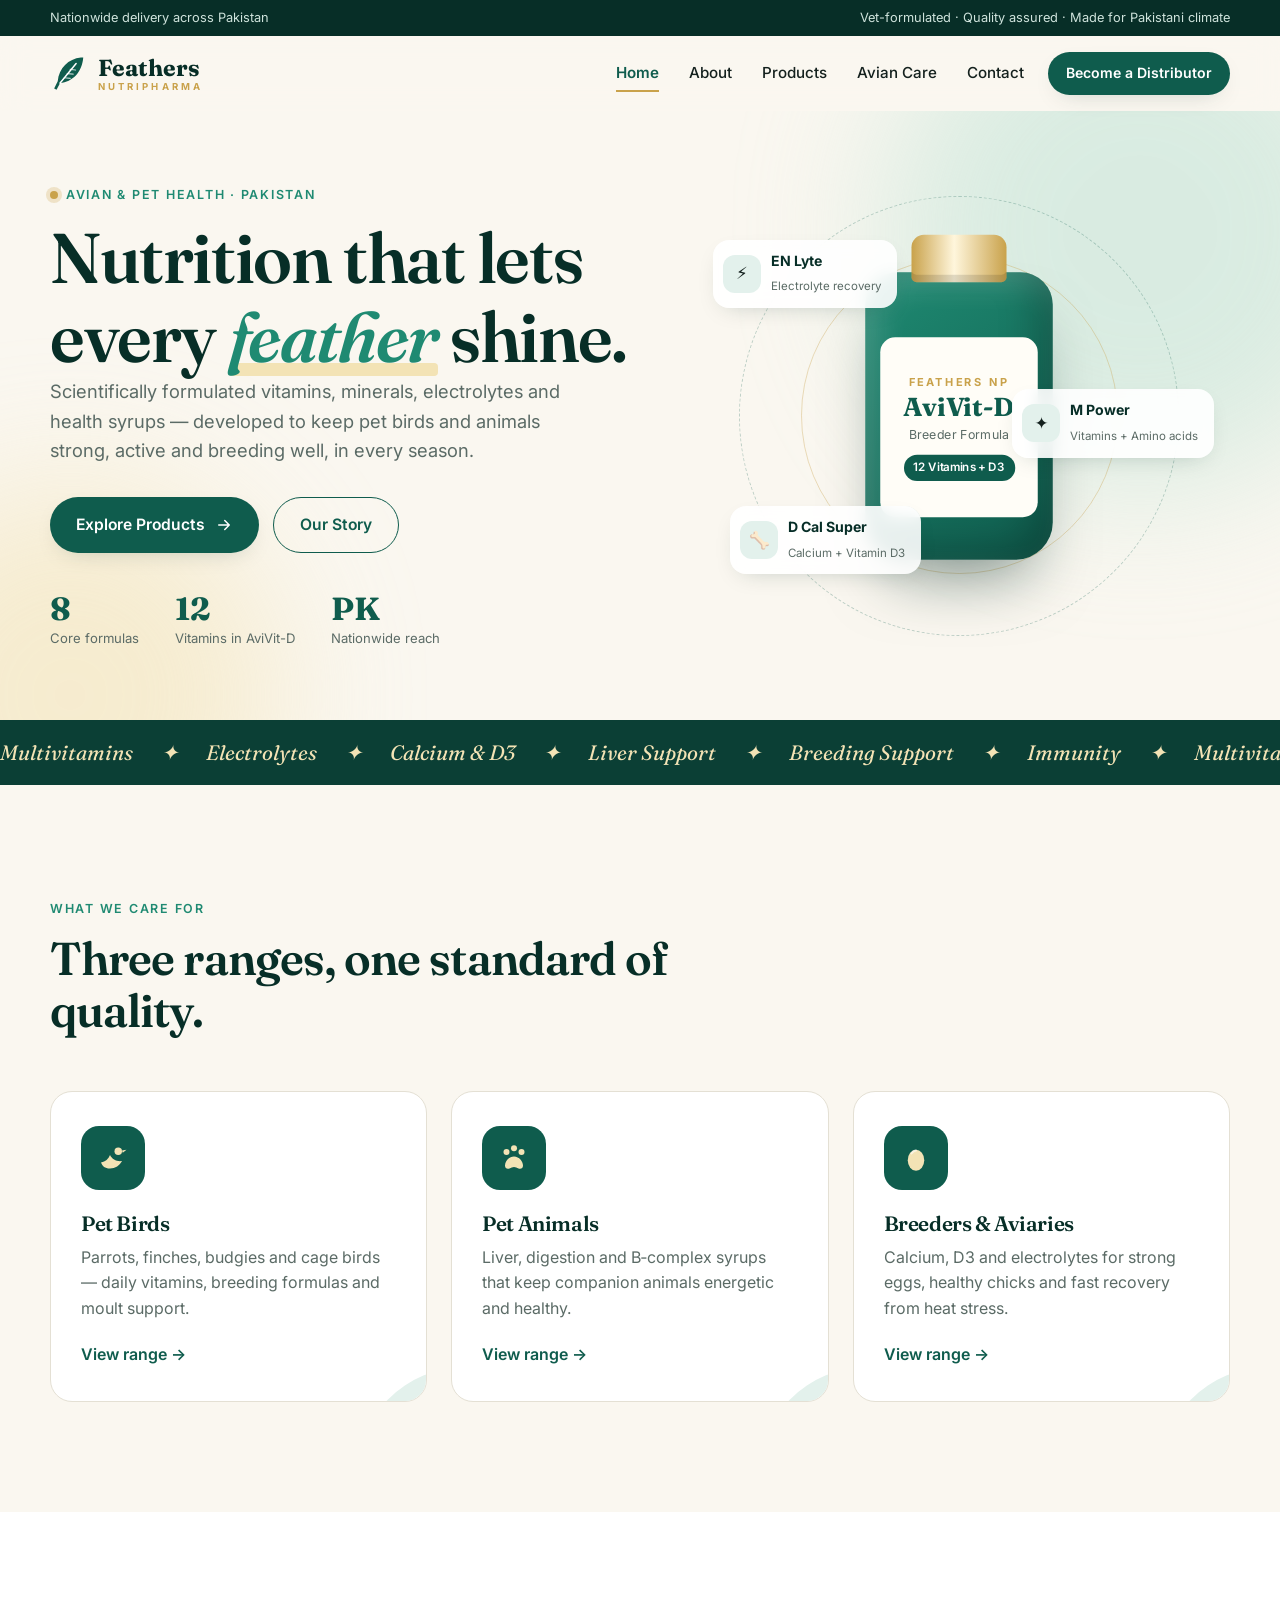
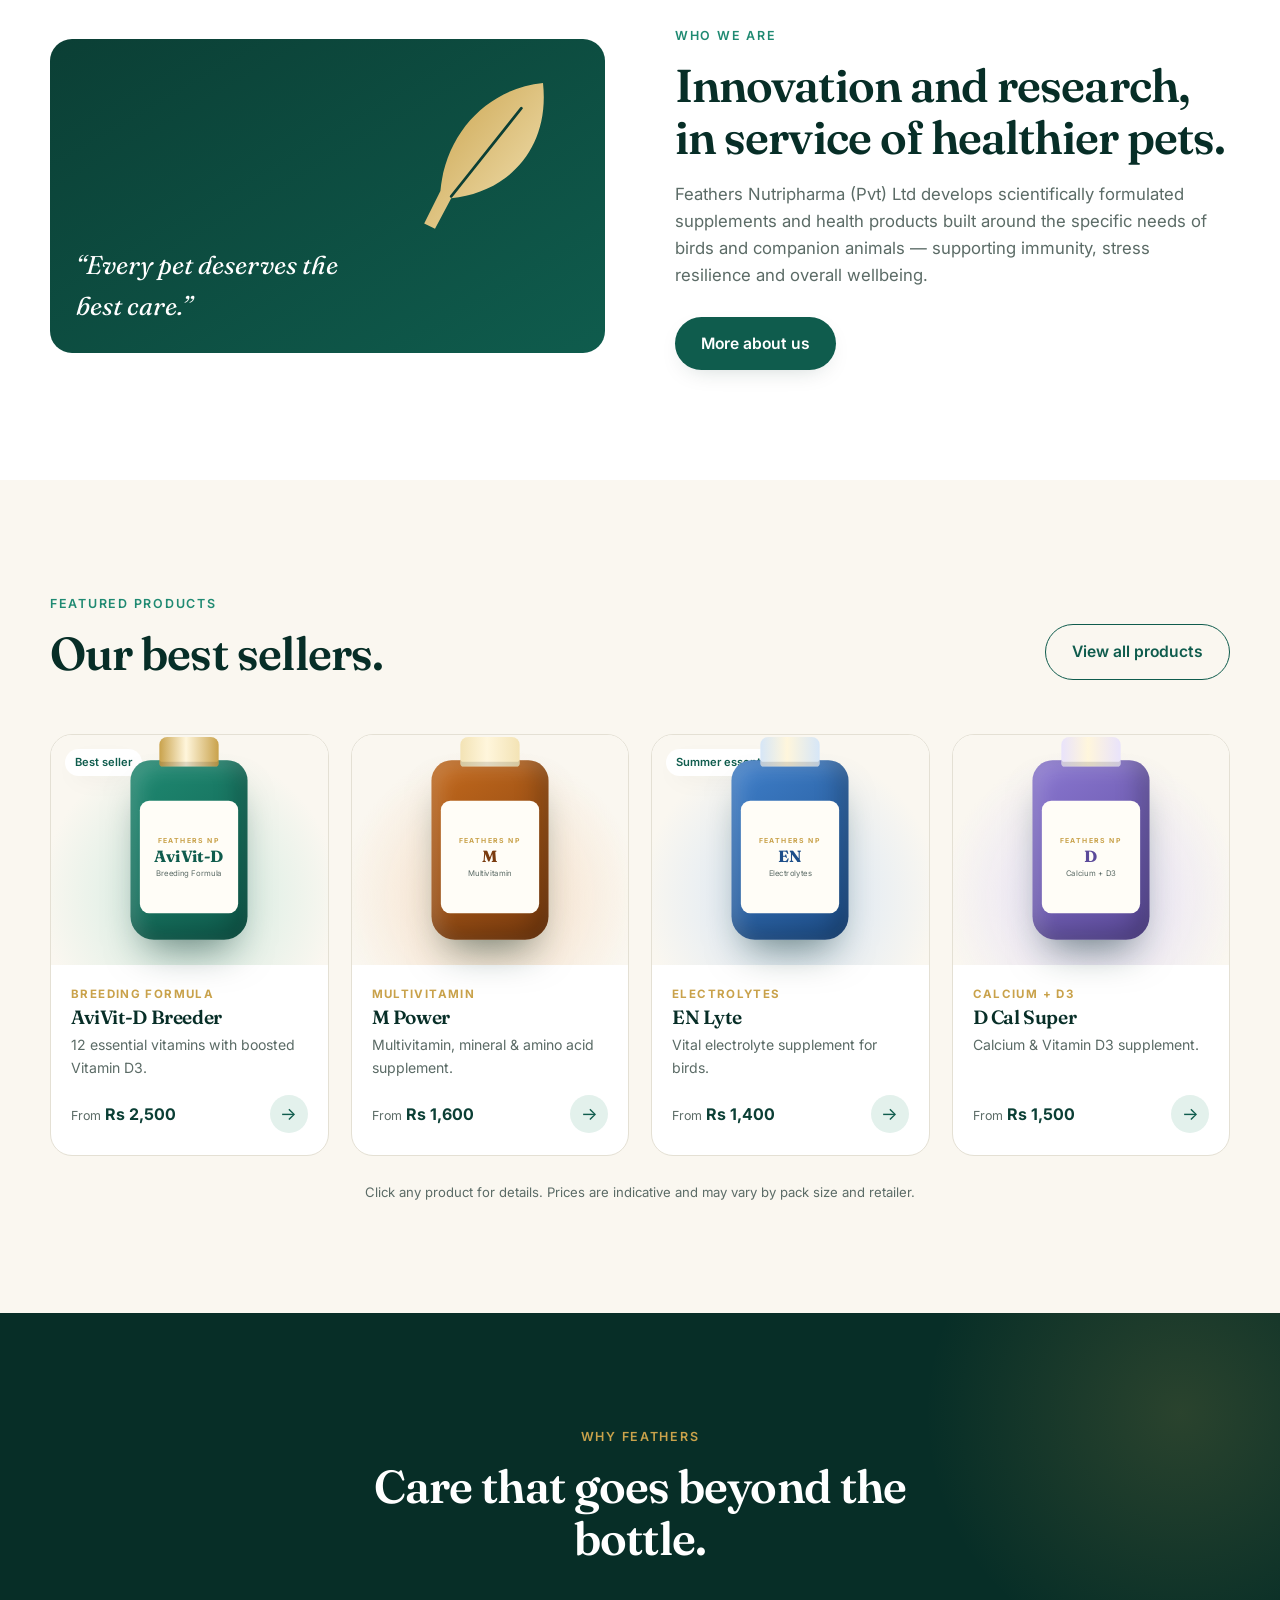
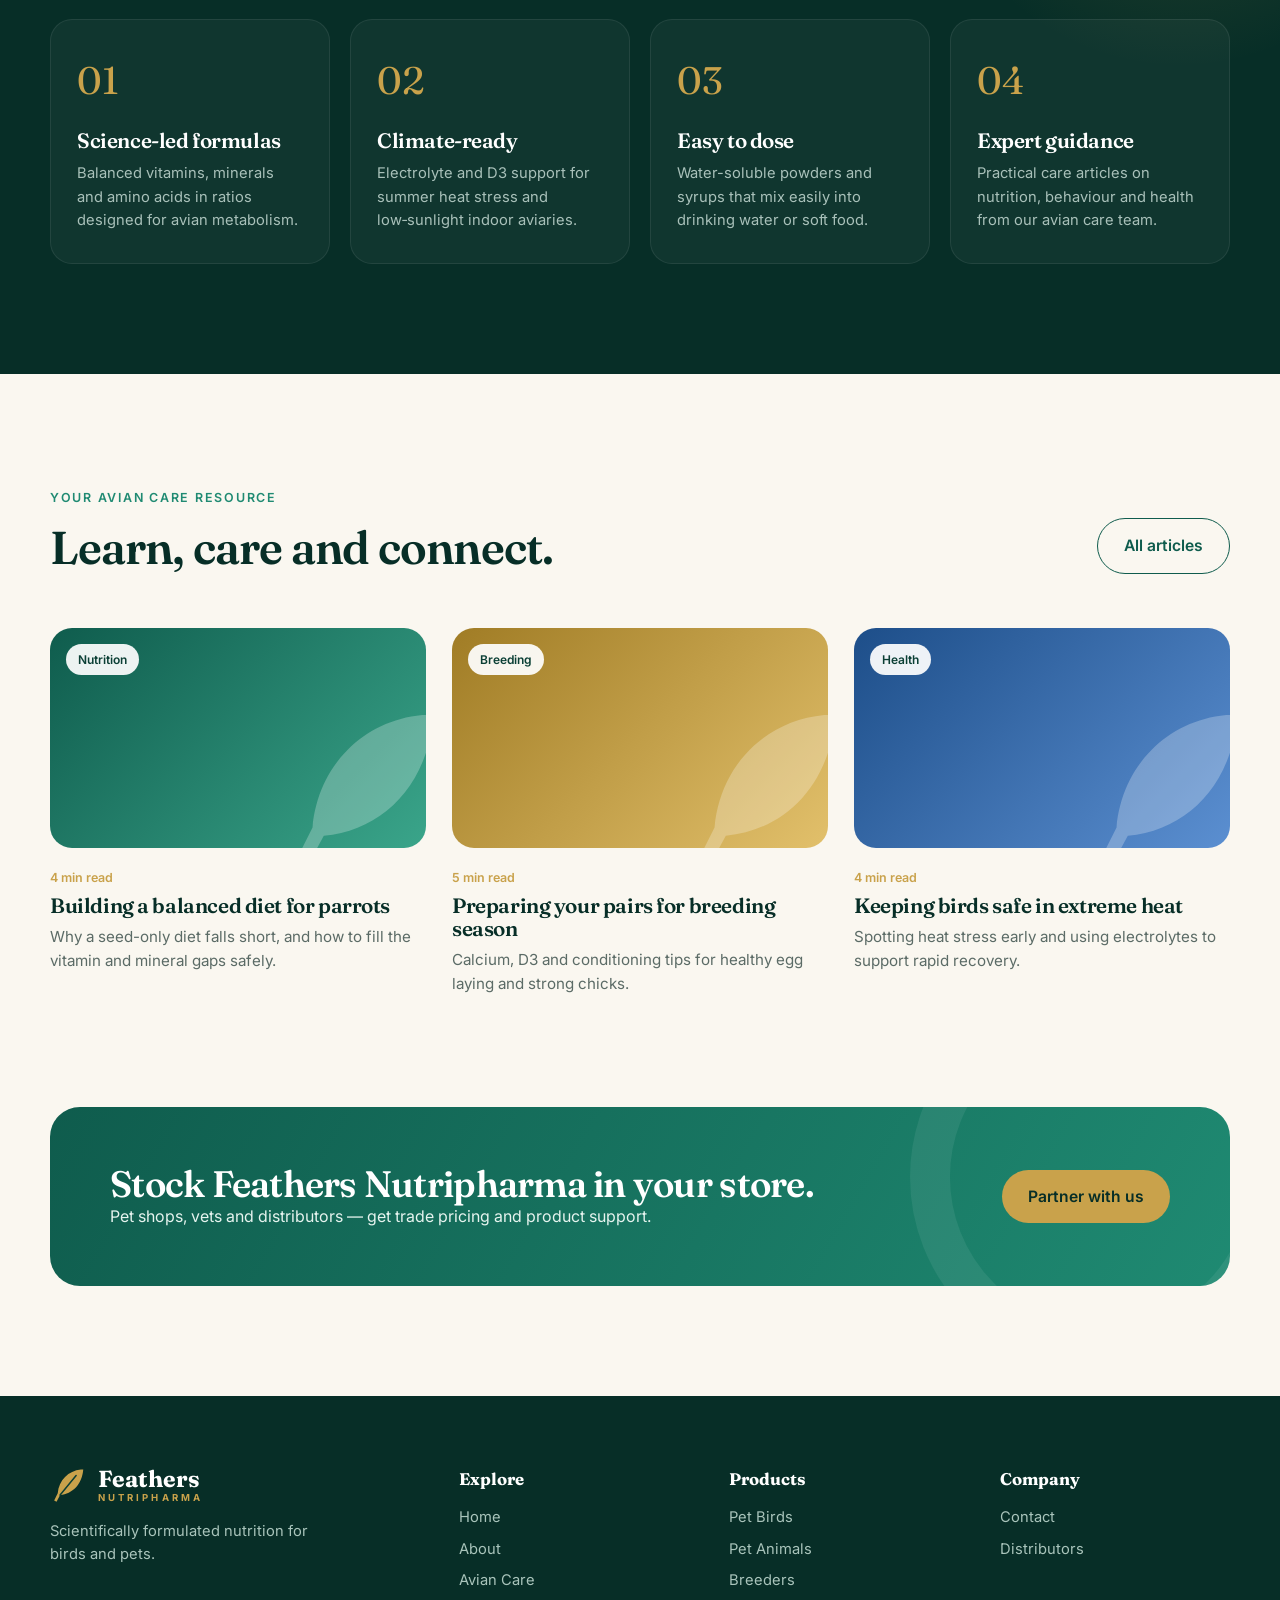
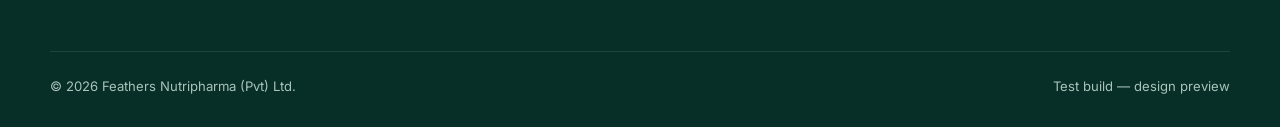
==== index.html @ a4ea12d9 "Add files via upload" ====
<!doctype html>
<html lang="en">
<head>
  <meta charset="utf-8" />
  <meta name="viewport" content="width=device-width, initial-scale=1" />
  <title>Feathers Nutripharma | Science-Led Avian & Pet Nutrition</title>
  <meta name="description" content="Scientifically formulated vitamins, minerals, electrolytes and health syrups for pet birds and animals in Pakistan." />
  <link rel="icon" href="data:image/svg+xml,%3Csvg xmlns='http://www.w3.org/2000/svg' viewBox='0 0 64 64'%3E%3Cpath d='M50 6C30 8 14 24 12 46l-6 12 4 2 6-11c20-2 36-18 38-43z' fill='%230f5c4d'/%3E%3C/svg%3E" />
  <link rel="preconnect" href="https://fonts.googleapis.com" />
  <link rel="preconnect" href="https://fonts.gstatic.com" crossorigin />
  <link href="https://fonts.googleapis.com/css2?family=Fraunces:ital,opsz,wght@0,9..144,400;0,9..144,600;0,9..144,700;1,9..144,400;1,9..144,600&family=Inter:wght@400;500;600;700&display=swap" rel="stylesheet" />
  <link rel="stylesheet" href="css/style.css" />
</head>
<body>

  <div class="topbar">
    <div class="container topbar-inner">
      <span>Nationwide delivery across Pakistan</span>
      <span class="hide-sm">Vet-formulated · Quality assured · Made for Pakistani climate</span>
    </div>
  </div>

  <header class="header" id="header">
    <div class="container header-inner">
      <a href="index.html" class="logo" aria-label="Feathers Nutripharma home">
        <svg viewBox="0 0 64 64" class="logo-mark" aria-hidden="true">
          <path d="M52 6C31 8 15 24 13 46l-6 12 4 2 6-11c21-2 37-18 39-43z" fill="currentColor"/>
          <path d="M17 49L44 16" stroke="#fff" stroke-width="2.5" stroke-linecap="round"/>
          <path d="M24 40l10 1M29 33l10 1M34 26l9 1" stroke="#fff" stroke-width="2" stroke-linecap="round" opacity=".7"/>
        </svg>
        <span class="logo-text"><strong>Feathers</strong><small>NUTRIPHARMA</small></span>
      </a>
      <nav class="nav" id="nav">
        <a href="index.html" class="active" aria-current="page">Home</a>
        <a href="about.html">About</a>
        <a href="products.html">Products</a>
        <a href="avian-care.html">Avian Care</a>
        <a href="contact.html">Contact</a>
      </nav>
      <a href="contact.html" class="btn btn-primary btn-sm hide-sm">Become a Distributor</a>
      <button class="menu-toggle" id="menuToggle" aria-label="Open menu"><span></span><span></span><span></span></button>
    </div>
  </header>
<!-- Hero -->
  <section class="hero" id="home">
    <div class="hero-bg" aria-hidden="true">
      <div class="blob b1"></div><div class="blob b2"></div><div class="grain"></div>
    </div>
    <div class="container hero-inner">
      <div class="hero-copy reveal">
        <span class="eyebrow"><i class="dot"></i> Avian & Pet Health · Pakistan</span>
        <h1>Nutrition that lets every <em>feather</em> shine.</h1>
        <p class="lead">Scientifically formulated vitamins, minerals, electrolytes and health syrups — developed to keep pet birds and animals strong, active and breeding well, in every season.</p>
        <div class="hero-cta">
          <a href="products.html" class="btn btn-primary">Explore Products
            <svg viewBox="0 0 24 24" width="18" height="18"><path d="M5 12h14M13 6l6 6-6 6" stroke="currentColor" stroke-width="2" fill="none" stroke-linecap="round" stroke-linejoin="round"/></svg>
          </a>
          <a href="about.html" class="btn btn-ghost">Our Story</a>
        </div>
        <ul class="hero-trust">
          <li><b data-count="8">0</b><span>Core formulas</span></li>
          <li><b data-count="12">0</b><span>Vitamins in AviVit-D</span></li>
          <li><b>PK</b><span>Nationwide reach</span></li>
        </ul>
      </div>

      <div class="hero-visual reveal">
        <div class="orbit">
          <div class="ring r1"></div><div class="ring r2"></div>
          <div class="bottle hero-bottle" style="--c1:#0f5c4d;--c2:#1f8a72;--cap:#c9a24b">
            <div class="cap"></div>
            <div class="label">
              <small>FEATHERS NP</small>
              <strong>AviVit‑D</strong>
              <span>Breeder Formula</span>
              <em>12 Vitamins + D3</em>
            </div>
          </div>
          <div class="float-card fc1">
            <span class="fc-icon">⚡</span>
            <div><b>EN Lyte</b><small>Electrolyte recovery</small></div>
          </div>
          <div class="float-card fc2">
            <span class="fc-icon">🦴</span>
            <div><b>D Cal Super</b><small>Calcium + Vitamin D3</small></div>
          </div>
          <div class="float-card fc3">
            <span class="fc-icon">✦</span>
            <div><b>M Power</b><small>Vitamins + Amino acids</small></div>
          </div>
        </div>
      </div>
    </div>
    <div class="marquee" aria-hidden="true">
      <div class="marquee-track">
        <span>Multivitamins</span><span>✦</span><span>Electrolytes</span><span>✦</span><span>Calcium & D3</span><span>✦</span><span>Liver Support</span><span>✦</span><span>Breeding Support</span><span>✦</span><span>Immunity</span><span>✦</span>
        <span>Multivitamins</span><span>✦</span><span>Electrolytes</span><span>✦</span><span>Calcium & D3</span><span>✦</span><span>Liver Support</span><span>✦</span><span>Breeding Support</span><span>✦</span><span>Immunity</span><span>✦</span>
      </div>
    </div>
  </section>

  <!-- Categories -->
  <section class="section" id="categories">
    <div class="container">
      <div class="section-head reveal">
        <span class="eyebrow">What we care for</span>
        <h2>Three ranges, one standard of quality.</h2>
      </div>
      <div class="cat-grid">
        <a href="products.html?cat=birds" class="cat-card reveal">
          <div class="cat-ico">
            <svg viewBox="0 0 48 48"><path d="M8 30c6-1 10-5 12-10 3 6 9 9 16 8-3 6-9 10-16 10S10 35 8 30z" fill="currentColor"/><circle cx="31" cy="15" r="5" fill="currentColor"/><path d="M36 14l6-1-5 4" fill="currentColor"/></svg>
          </div>
          <h3>Pet Birds</h3>
          <p>Parrots, finches, budgies and cage birds — daily vitamins, breeding formulas and moult support.</p>
          <span class="cat-link">View range →</span>
        </a>
        <a href="products.html?cat=animals" class="cat-card reveal">
          <div class="cat-ico">
            <svg viewBox="0 0 48 48"><circle cx="14" cy="16" r="4" fill="currentColor"/><circle cx="24" cy="11" r="4" fill="currentColor"/><circle cx="34" cy="16" r="4" fill="currentColor"/><path d="M24 22c7 0 12 7 12 12 0 4-3 5-6 4-2-1-4-2-6-2s-4 1-6 2c-3 1-6 0-6-4 0-5 5-12 12-12z" fill="currentColor"/></svg>
          </div>
          <h3>Pet Animals</h3>
          <p>Liver, digestion and B‑complex syrups that keep companion animals energetic and healthy.</p>
          <span class="cat-link">View range →</span>
        </a>
        <a href="products.html?cat=breeders" class="cat-card reveal">
          <div class="cat-ico">
            <svg viewBox="0 0 48 48"><ellipse cx="24" cy="27" rx="11" ry="14" fill="currentColor"/><path d="M18 18c2-3 4-4 6-4" stroke="#fff" stroke-width="2.5" fill="none" stroke-linecap="round" opacity=".6"/></svg>
          </div>
          <h3>Breeders & Aviaries</h3>
          <p>Calcium, D3 and electrolytes for strong eggs, healthy chicks and fast recovery from heat stress.</p>
          <span class="cat-link">View range →</span>
        </a>
      </div>
    </div>
  </section>

  
  <section class="section about">
    <div class="container about-inner">
      <div class="about-visual reveal">
        <div class="about-card main">
          <svg viewBox="0 0 200 200" class="about-feather" aria-hidden="true">
            <defs><linearGradient id="fg" x1="0" y1="0" x2="1" y2="1"><stop offset="0" stop-color="#c9a24b"/><stop offset="1" stop-color="#f3e3b5"/></linearGradient></defs>
            <path d="M160 20C100 26 52 74 46 140l-18 36 12 6 18-34c62-6 110-54 102-128z" fill="url(#fg)"/>
            <path d="M58 146L136 48" stroke="#0b3f35" stroke-width="3" stroke-linecap="round"/>
          </svg>
          <p>“Every pet deserves the best care.”</p>
        </div>
      </div>
      <div class="about-copy reveal">
        <span class="eyebrow">Who we are</span>
        <h2>Innovation and research, in service of healthier pets.</h2>
        <p>Feathers Nutripharma (Pvt) Ltd develops scientifically formulated supplements and health products built around the specific needs of birds and companion animals — supporting immunity, stress resilience and overall wellbeing.</p>
        <a href="about.html" class="btn btn-primary">More about us</a>
      </div>
    </div>
  </section>

  <section class="section products">
    <div class="container">
      <div class="section-head split reveal">
        <div>
          <span class="eyebrow">Featured Products</span>
          <h2>Our best sellers.</h2>
        </div><a href="products.html" class="btn btn-ghost">View all products</a>
      </div>
      <div class="product-grid" id="productGrid" data-limit="4"></div>
      <p class="note">Click any product for details. Prices are indicative and may vary by pack size and retailer.</p>
    </div>
  </section>
<!-- Why us -->
  <section class="section why">
    <div class="container">
      <div class="section-head center reveal">
        <span class="eyebrow light">Why Feathers</span>
        <h2>Care that goes beyond the bottle.</h2>
      </div>
      <div class="why-grid">
        <div class="why-card reveal"><span class="why-num">01</span><h3>Science-led formulas</h3><p>Balanced vitamins, minerals and amino acids in ratios designed for avian metabolism.</p></div>
        <div class="why-card reveal"><span class="why-num">02</span><h3>Climate-ready</h3><p>Electrolyte and D3 support for summer heat stress and low‑sunlight indoor aviaries.</p></div>
        <div class="why-card reveal"><span class="why-num">03</span><h3>Easy to dose</h3><p>Water-soluble powders and syrups that mix easily into drinking water or soft food.</p></div>
        <div class="why-card reveal"><span class="why-num">04</span><h3>Expert guidance</h3><p>Practical care articles on nutrition, behaviour and health from our avian care team.</p></div>
      </div>
    </div>
  </section>

  
  <section class="section care">
    <div class="container">
      <div class="section-head split reveal">
        <div><span class="eyebrow">Your Avian Care Resource</span><h2>Learn, care and connect.</h2></div>
        <a href="avian-care.html" class="btn btn-ghost">All articles</a>
      </div>
      <div class="care-grid" id="careGrid" data-limit="3"></div>
    </div>
  </section>
<!-- CTA band -->
  <section class="cta-band">
    <div class="container cta-inner reveal">
      <div>
        <h2>Stock Feathers Nutripharma in your store.</h2>
        <p>Pet shops, vets and distributors — get trade pricing and product support.</p>
      </div>
      <a href="contact.html" class="btn btn-gold">Partner with us</a>
    </div>
  </section>

  
  <footer class="footer">
    <div class="container footer-inner">
      <div class="footer-brand">
        <a href="index.html" class="logo light">
          <svg viewBox="0 0 64 64" class="logo-mark" aria-hidden="true"><path d="M52 6C31 8 15 24 13 46l-6 12 4 2 6-11c21-2 37-18 39-43z" fill="currentColor"/><path d="M17 49L44 16" stroke="#0b3f35" stroke-width="2.5" stroke-linecap="round"/></svg>
          <span class="logo-text"><strong>Feathers</strong><small>NUTRIPHARMA</small></span>
        </a>
        <p>Scientifically formulated nutrition for birds and pets.</p>
      </div>
      <div><h4>Explore</h4><a href="index.html">Home</a><a href="about.html">About</a><a href="avian-care.html">Avian Care</a></div>
      <div><h4>Products</h4><a href="products.html?cat=birds">Pet Birds</a><a href="products.html?cat=animals">Pet Animals</a><a href="products.html?cat=breeders">Breeders</a></div>
      <div><h4>Company</h4><a href="contact.html">Contact</a><a href="contact.html">Distributors</a></div>
    </div>
    <div class="container footer-bottom">
      <span>© <span id="year"></span> Feathers Nutripharma (Pvt) Ltd.</span>
      <span>Test build — design preview</span>
    </div>
  </footer>

  <div class="modal" id="modal" aria-hidden="true">
    <div class="modal-backdrop" data-close></div>
    <div class="modal-box" role="dialog" aria-modal="true">
      <button class="modal-close" data-close aria-label="Close">×</button>
      <div id="modalBody"></div>
    </div>
  </div>

  <script src="js/main.js"></script>
</body>
</html>
---- css/style.css ----
:root{
  --green-900:#072e27;
  --green-800:#0b3f35;
  --green-700:#0f5c4d;
  --green-500:#1f8a72;
  --green-100:#e3f1ec;
  --gold:#c9a24b;
  --gold-light:#f3e3b5;
  --cream:#faf7f0;
  --ink:#14211e;
  --muted:#5b6b66;
  --line:#e4e0d4;
  --white:#fff;
  --radius:22px;
  --shadow:0 20px 50px -20px rgba(7,46,39,.28);
  --shadow-sm:0 8px 24px -12px rgba(7,46,39,.25);
  --serif:'Fraunces',Georgia,serif;
  --sans:'Inter',system-ui,-apple-system,Segoe UI,Roboto,sans-serif;
}
*{box-sizing:border-box;margin:0;padding:0}
html{overflow-x:hidden;scroll-behavior:smooth;scroll-padding-top:84px}
body{font-family:var(--sans);color:var(--ink);background:var(--cream);line-height:1.6;-webkit-font-smoothing:antialiased;overflow-x:hidden}
img,svg{display:block;max-width:100%}
a{color:inherit;text-decoration:none}
button{font:inherit;cursor:pointer;border:0;background:none}
.container{width:min(1180px,100% - 32px);margin-inline:auto}

/* type */
h1,h2,h3{font-family:var(--serif);line-height:1.12;letter-spacing:-.02em;color:var(--green-900)}
h1{font-size:clamp(2.4rem,5.6vw,4.4rem);font-weight:600}
h1 em{font-style:italic;color:var(--green-500);position:relative}
h1 em::after{content:"";position:absolute;left:0;right:0;bottom:.06em;height:.18em;background:var(--gold-light);z-index:-1;border-radius:4px}
h2{font-size:clamp(1.9rem,3.6vw,2.9rem);font-weight:600}
h3{font-size:1.3rem;font-weight:600}
.lead{font-size:1.15rem;color:var(--muted);max-width:540px}
.eyebrow{display:inline-flex;align-items:center;gap:8px;font-size:.78rem;font-weight:600;letter-spacing:.14em;text-transform:uppercase;color:var(--green-500);margin-bottom:14px}
.eyebrow.light{color:var(--gold)}
.dot{width:8px;height:8px;border-radius:50%;background:var(--gold);box-shadow:0 0 0 4px rgba(201,162,75,.25)}

/* buttons */
.btn{display:inline-flex;align-items:center;gap:10px;padding:14px 26px;border-radius:999px;font-weight:600;font-size:.98rem;transition:transform .25s,box-shadow .25s,background .25s,color .25s}
.btn:hover{transform:translateY(-2px)}
.btn-primary{background:var(--green-700);color:#fff;box-shadow:var(--shadow-sm)}
.btn-primary:hover{background:var(--green-800);box-shadow:var(--shadow)}
.btn-ghost{border:1.5px solid var(--green-700);color:var(--green-700)}
.btn-ghost:hover{background:var(--green-700);color:#fff}
.btn-gold{background:var(--gold);color:var(--green-900)}
.btn-gold:hover{background:var(--gold-light)}
.btn-sm{padding:10px 18px;font-size:.88rem}
.btn.full{width:100%;justify-content:center}

/* topbar + header */
.topbar{background:var(--green-900);color:#cfe3dc;font-size:.8rem}
.topbar-inner{display:flex;justify-content:space-between;padding:8px 0;gap:12px}
.header{position:sticky;top:0;z-index:50;background:rgba(250,247,240,.82);backdrop-filter:blur(14px);-webkit-backdrop-filter:blur(14px);border-bottom:1px solid transparent;transition:border-color .3s,box-shadow .3s}
.header.scrolled{border-color:var(--line);box-shadow:0 6px 20px -16px rgba(0,0,0,.3)}
.header-inner{display:flex;align-items:center;gap:24px;height:74px}
.logo{display:flex;align-items:center;gap:10px;color:var(--green-700)}
.logo-mark{width:38px;height:38px}
.logo-text{display:flex;flex-direction:column;line-height:1}
.logo-text strong{font-family:var(--serif);font-size:1.45rem;color:var(--green-900)}
.logo-text small{font-size:.6rem;letter-spacing:.32em;color:var(--gold);font-weight:700;margin-top:3px}
.logo.light{color:var(--gold)}
.logo.light strong{color:#fff}
.nav{display:flex;gap:30px;margin-left:auto}
.nav a{font-weight:500;font-size:.95rem;color:var(--ink);position:relative}
.nav a::after{content:"";position:absolute;left:0;bottom:-6px;width:0;height:2px;background:var(--gold);transition:width .3s}
.nav a:hover::after{width:100%}
.menu-toggle{display:none;flex-direction:column;gap:5px;padding:8px;margin-left:auto}
.menu-toggle span{width:24px;height:2px;background:var(--green-900);transition:.3s}

/* hero */
.hero{position:relative;padding:70px 0 0;overflow:hidden}
.hero-bg{position:absolute;inset:0;z-index:-1}
.blob{position:absolute;border-radius:50%;filter:blur(70px);opacity:.55}
.b1{width:520px;height:520px;background:#bfe3d6;top:-140px;right:-120px;animation:drift 14s ease-in-out infinite}
.b2{width:420px;height:420px;background:var(--gold-light);bottom:-120px;left:-140px;animation:drift 18s ease-in-out infinite reverse}
@keyframes drift{50%{transform:translate(40px,30px) scale(1.08)}}
.hero-inner{display:grid;grid-template-columns:1.05fr .95fr;gap:40px;align-items:center;padding-bottom:70px}
.hero-cta{display:flex;flex-wrap:wrap;gap:14px;margin:32px 0 40px}
.hero-trust{list-style:none;display:flex;gap:36px}
.hero-trust b{font-family:var(--serif);font-size:2rem;color:var(--green-700);display:block;line-height:1}
.hero-trust span{font-size:.82rem;color:var(--muted)}

.hero-visual{display:flex;justify-content:center}
.orbit{position:relative;width:min(440px,90vw);aspect-ratio:1;display:grid;place-items:center}
.ring{position:absolute;border-radius:50%;border:1.5px dashed rgba(15,92,77,.25)}
.r1{inset:0;animation:spin 40s linear infinite}
.r2{inset:14%;border-style:solid;border-color:rgba(201,162,75,.35);animation:spin 30s linear infinite reverse}
@keyframes spin{to{transform:rotate(360deg)}}

/* bottle illustration */
.bottle{position:relative;width:150px;height:230px;border-radius:26px 26px 30px 30px;background:linear-gradient(145deg,var(--c2),var(--c1));box-shadow:inset -14px -10px 30px rgba(0,0,0,.22),inset 10px 10px 24px rgba(255,255,255,.18),0 30px 50px -20px rgba(7,46,39,.55)}
.bottle .cap{position:absolute;top:-30px;left:50%;transform:translateX(-50%);width:76px;height:38px;border-radius:10px 10px 4px 4px;background:linear-gradient(90deg,var(--cap),#fff6dc 45%,var(--cap));box-shadow:inset 0 -6px 0 rgba(0,0,0,.12)}
.bottle .label{position:absolute;left:12px;right:12px;top:52px;bottom:34px;background:#fffdf7;border-radius:12px;padding:14px 10px;text-align:center;display:flex;flex-direction:column;justify-content:center;gap:2px}
.bottle .label small{font-size:.55rem;letter-spacing:.2em;color:var(--gold);font-weight:700}
.bottle .label strong{font-family:var(--serif);font-size:1.3rem;color:var(--c1);line-height:1.1}
.bottle .label span{font-size:.62rem;color:var(--muted)}
.bottle .label em{font-style:normal;font-size:.58rem;font-weight:600;color:#fff;background:var(--c1);border-radius:999px;padding:3px 8px;margin:6px auto 0}
.hero-bottle{--s:1.25;transform:scale(var(--s));animation:bob 5s ease-in-out infinite}
@keyframes bob{50%{transform:scale(var(--s)) translateY(-12px)}}

.float-card{position:absolute;display:flex;gap:10px;align-items:center;background:rgba(255,255,255,.9);backdrop-filter:blur(8px);padding:10px 16px 10px 10px;border-radius:16px;box-shadow:var(--shadow-sm);animation:bob2 6s ease-in-out infinite}
.float-card b{font-size:.88rem;display:block;color:var(--green-900)}
.float-card small{font-size:.72rem;color:var(--muted)}
.fc-icon{width:38px;height:38px;border-radius:12px;display:grid;place-items:center;background:var(--green-100);font-size:1.05rem}
.fc1{top:10%;left:-6%}
.fc2{bottom:14%;left:-2%;animation-delay:-2s}
.fc3{top:44%;right:-8%;animation-delay:-4s}
@keyframes bob2{50%{transform:translateY(-10px)}}

.marquee{background:var(--green-800);color:var(--gold-light);overflow:hidden;padding:16px 0}
.marquee-track{display:flex;gap:28px;width:max-content;animation:scroll 30s linear infinite;font-family:var(--serif);font-size:1.3rem;font-style:italic}
@keyframes scroll{to{transform:translateX(-50%)}}

/* sections */
.section{padding:110px 0}
.section-head{margin-bottom:54px;max-width:640px}
.section-head.center{text-align:center;margin-inline:auto}
.section-head.split{display:flex;justify-content:space-between;align-items:flex-end;gap:24px;max-width:none;flex-wrap:wrap}

/* categories */
.cat-grid{display:grid;grid-template-columns:repeat(3,1fr);gap:24px}
.cat-card{background:#fff;border:1px solid var(--line);border-radius:var(--radius);padding:34px 30px;transition:transform .35s,box-shadow .35s,border-color .35s;position:relative;overflow:hidden}
.cat-card::before{content:"";position:absolute;inset:auto -40% -60% auto;width:220px;height:220px;border-radius:50%;background:var(--green-100);transition:transform .5s;z-index:0}
.cat-card>*{position:relative;z-index:1}
.cat-card:hover{transform:translateY(-6px);box-shadow:var(--shadow);border-color:transparent}
.cat-card:hover::before{transform:scale(1.6)}
.cat-ico{width:64px;height:64px;border-radius:18px;background:var(--green-700);color:var(--gold-light);display:grid;place-items:center;margin-bottom:22px}
.cat-ico svg{width:36px;height:36px}
.cat-card p{color:var(--muted);margin:10px 0 20px}
.cat-link{font-weight:600;color:var(--green-700)}

/* about */
.about{background:#fff}
.about-inner{display:grid;grid-template-columns:1fr 1fr;gap:70px;align-items:center}
.about-visual{display:grid;grid-template-columns:1fr 1fr;gap:18px}
.about-card{border-radius:var(--radius);padding:26px}
.about-card.main{grid-column:1/-1;background:linear-gradient(150deg,var(--green-800),var(--green-700));color:#fff;min-height:300px;display:flex;flex-direction:column;justify-content:space-between;position:relative;overflow:hidden}
.about-feather{width:180px;align-self:flex-end;animation:bob2 7s ease-in-out infinite}
.about-card.main p{font-family:var(--serif);font-size:1.6rem;font-style:italic;max-width:300px}
.about-card.stat{background:var(--green-100)}
.about-card.stat.alt{background:var(--gold-light)}
.about-card.stat b{font-family:var(--serif);font-size:2rem;color:var(--green-800);display:block}
.about-card.stat span{font-size:.88rem;color:var(--muted)}
.about-copy>p{color:var(--muted);margin:18px 0 28px;font-size:1.05rem}
.ceo{display:flex;gap:16px;padding:22px;border-radius:18px;background:var(--cream);border-left:4px solid var(--gold);margin-bottom:26px}
.ceo-avatar{flex:none;width:54px;height:54px;border-radius:50%;background:var(--green-700);color:var(--gold-light);display:grid;place-items:center;font-family:var(--serif);font-weight:700;font-size:1.1rem}
.ceo small{color:var(--gold);font-weight:600;font-size:.8rem}
.ceo p{color:var(--muted);font-size:.95rem;margin-top:6px}
.checks{list-style:none;display:grid;gap:12px}
.checks li{padding-left:34px;position:relative;font-weight:500}
.checks li::before{content:"✓";position:absolute;left:0;top:0;width:22px;height:22px;border-radius:50%;background:var(--green-700);color:#fff;font-size:.75rem;display:grid;place-items:center}

/* products */
.filters{display:flex;gap:8px;flex-wrap:wrap}
.chip{padding:10px 18px;border-radius:999px;border:1.5px solid var(--line);background:#fff;font-weight:500;font-size:.9rem;transition:.25s}
.chip:hover{border-color:var(--green-500)}
.chip.active{background:var(--green-700);border-color:var(--green-700);color:#fff}
.product-grid{display:grid;grid-template-columns:repeat(4,1fr);gap:22px}
.product{background:#fff;border-radius:var(--radius);border:1px solid var(--line);overflow:hidden;display:flex;flex-direction:column;transition:transform .35s,box-shadow .35s;cursor:pointer}
.product:hover{transform:translateY(-6px);box-shadow:var(--shadow)}
.product.hide{display:none}
.product-stage{height:230px;display:grid;place-items:center;background:radial-gradient(circle at 50% 70%,var(--tint),transparent 70%),var(--cream);position:relative}
.product-stage .bottle{transform:scale(.78);transition:transform .4s}
.product:hover .product-stage .bottle{transform:scale(.84) rotate(-4deg)}
.badge{position:absolute;top:14px;left:14px;font-size:.7rem;font-weight:600;padding:5px 10px;border-radius:999px;background:#fff;color:var(--green-700);box-shadow:var(--shadow-sm)}
.product-body{padding:20px 20px 22px;display:flex;flex-direction:column;flex:1}
.product-body small{font-size:.72rem;letter-spacing:.12em;text-transform:uppercase;color:var(--gold);font-weight:700}
.product-body h3{font-size:1.2rem;margin:4px 0 6px}
.product-body p{font-size:.88rem;color:var(--muted);flex:1}
.product-foot{display:flex;justify-content:space-between;align-items:center;margin-top:16px}
.price{font-weight:700;color:var(--green-800)}
.price span{font-weight:400;font-size:.78rem;color:var(--muted)}
.more{width:38px;height:38px;border-radius:50%;background:var(--green-100);color:var(--green-700);display:grid;place-items:center;font-size:1.1rem;transition:.25s}
.product:hover .more{background:var(--green-700);color:#fff}
.note{margin-top:26px;font-size:.82rem;color:var(--muted);text-align:center}

/* why */
.why{background:var(--green-900);color:#cfe3dc;position:relative;overflow:hidden}
.why::before{content:"";position:absolute;width:600px;height:600px;border-radius:50%;background:radial-gradient(circle,rgba(201,162,75,.18),transparent 60%);top:-200px;right:-200px}
.why h2{color:#fff}
.why-grid{display:grid;grid-template-columns:repeat(4,1fr);gap:20px;position:relative}
.why-card{padding:30px 26px;border-radius:var(--radius);background:rgba(255,255,255,.04);border:1px solid rgba(255,255,255,.08);transition:background .3s,transform .3s}
.why-card:hover{background:rgba(255,255,255,.08);transform:translateY(-4px)}
.why-num{font-family:var(--serif);font-size:2.4rem;color:var(--gold);display:block;margin-bottom:18px}
.why-card h3{color:#fff;margin-bottom:10px}
.why-card p{font-size:.92rem;opacity:.8}

/* care */
.care-grid{display:grid;grid-template-columns:repeat(3,1fr);gap:26px}
.care-card{cursor:pointer}
.care-img{height:220px;border-radius:var(--radius);background:linear-gradient(135deg,var(--g1),var(--g2));position:relative;overflow:hidden;margin-bottom:20px;transition:transform .4s}
.care-img::after{content:"";position:absolute;right:-30px;bottom:-30px;width:180px;height:180px;background:url("data:image/svg+xml,%3Csvg xmlns='http://www.w3.org/2000/svg' viewBox='0 0 64 64'%3E%3Cpath d='M52 6C31 8 15 24 13 46l-6 12 4 2 6-11c21-2 37-18 39-43z' fill='white' opacity='.25'/%3E%3C/svg%3E") no-repeat center/contain;transition:transform .5s}
.care-card:hover .care-img{transform:translateY(-4px)}
.care-card:hover .care-img::after{transform:rotate(-12deg) scale(1.1)}
.care-img span{position:absolute;top:16px;left:16px;background:rgba(255,255,255,.92);color:var(--green-800);font-size:.75rem;font-weight:600;padding:6px 12px;border-radius:999px}
.care-card h3{margin-bottom:8px;transition:color .25s}
.care-card:hover h3{color:var(--green-500)}
.care-card p{color:var(--muted);font-size:.95rem}

/* cta */
.cta-band{padding:0 0 110px}
.cta-inner{background:linear-gradient(120deg,var(--green-700),var(--green-500));border-radius:30px;padding:56px 60px;display:flex;justify-content:space-between;align-items:center;gap:30px;color:#e6f4ef;position:relative;overflow:hidden}
.cta-inner::after{content:"";position:absolute;width:300px;height:300px;right:-60px;top:-120px;border-radius:50%;border:40px solid rgba(255,255,255,.07)}
.cta-inner h2{color:#fff;font-size:clamp(1.6rem,3vw,2.3rem)}

/* contact */
.contact{background:#fff}
.contact-inner{display:grid;grid-template-columns:.9fr 1.1fr;gap:60px;align-items:start}
.contact-copy>p{color:var(--muted);margin:16px 0 30px}
.contact-list{list-style:none;display:grid;gap:18px}
.contact-list li{display:flex;gap:14px;align-items:center}
.contact-list li>span{width:48px;height:48px;border-radius:14px;background:var(--green-100);display:grid;place-items:center;font-size:1.2rem}
.contact-list div{display:grid}
.contact-list small{color:var(--muted)}
.contact-form{background:var(--cream);border-radius:var(--radius);padding:36px;display:grid;gap:18px;border:1px solid var(--line)}
.contact-form .row{display:grid;grid-template-columns:1fr 1fr;gap:18px}
.contact-form label{display:grid;gap:8px;font-size:.85rem;font-weight:600;color:var(--green-900)}
.contact-form input,.contact-form select,.contact-form textarea{font:inherit;font-weight:400;padding:13px 16px;border-radius:12px;border:1.5px solid var(--line);background:#fff;color:var(--ink);transition:border-color .2s,box-shadow .2s;width:100%}
.contact-form input:focus,.contact-form select:focus,.contact-form textarea:focus{outline:none;border-color:var(--green-500);box-shadow:0 0 0 4px rgba(31,138,114,.12)}
.form-msg{font-size:.9rem;text-align:center;min-height:1.2em;color:var(--green-700);font-weight:500}
.form-msg.err{color:#b4412f}

/* footer */
.footer{background:var(--green-900);color:#a9c4bb;padding:70px 0 30px}
.footer-inner{display:grid;grid-template-columns:1.6fr 1fr 1fr 1fr;gap:40px}
.footer-brand p{margin-top:16px;max-width:280px;font-size:.92rem}
.footer h4{color:#fff;font-family:var(--serif);font-size:1.05rem;margin-bottom:14px}
.footer-inner a:not(.logo){display:block;font-size:.92rem;margin-bottom:8px;transition:color .2s}
.footer-inner a:not(.logo):hover{color:var(--gold)}
.footer-bottom{display:flex;justify-content:space-between;gap:16px;border-top:1px solid rgba(255,255,255,.1);margin-top:50px;padding-top:24px;font-size:.82rem;flex-wrap:wrap}

/* modal */
.modal{position:fixed;inset:0;z-index:100;display:grid;place-items:center;padding:16px;visibility:hidden;opacity:0;transition:.3s}
.modal.open{visibility:visible;opacity:1}
.modal-backdrop{position:absolute;inset:0;background:rgba(7,46,39,.55);backdrop-filter:blur(4px)}
.modal-box{position:relative;background:#fff;border-radius:26px;max-width:760px;width:100%;max-height:90vh;overflow:auto;transform:translateY(20px) scale(.98);transition:.35s}
.modal.open .modal-box{transform:none}
.modal-close{position:absolute;top:14px;right:16px;width:40px;height:40px;border-radius:50%;background:var(--cream);font-size:1.5rem;z-index:2}
.m-grid{display:grid;grid-template-columns:1fr 1.2fr}
.m-stage{display:grid;place-items:center;min-height:320px;background:radial-gradient(circle at 50% 65%,var(--tint),transparent 70%),var(--cream)}
.m-info{padding:36px 32px}
.m-info small{font-size:.72rem;letter-spacing:.12em;text-transform:uppercase;color:var(--gold);font-weight:700}
.m-info h3{font-size:1.8rem;margin:4px 0 12px}
.m-info p{color:var(--muted);margin-bottom:16px}
.m-info ul{list-style:none;display:grid;gap:8px;margin-bottom:20px}
.m-info li{padding-left:24px;position:relative;font-size:.92rem}
.m-info li::before{content:"✦";position:absolute;left:0;color:var(--gold)}
.sizes{display:flex;gap:8px;margin-bottom:20px;flex-wrap:wrap}
.sizes span{padding:6px 14px;border-radius:999px;border:1.5px solid var(--line);font-size:.82rem;font-weight:600}

/* reveal */
.reveal{opacity:0;transform:translateY(28px);transition:opacity .8s ease,transform .8s ease}
.reveal.in{opacity:1;transform:none}

/* responsive */
@media (max-width:1024px){
  .product-grid{grid-template-columns:repeat(3,1fr)}
  .why-grid{grid-template-columns:repeat(2,1fr)}
}
@media (max-width:860px){
  .nav{position:fixed;top:0;right:0;height:100vh;width:min(300px,80vw);background:var(--cream);flex-direction:column;padding:100px 32px;gap:24px;transform:translateX(100%);visibility:hidden;transition:transform .35s,visibility .35s;box-shadow:-20px 0 40px rgba(0,0,0,.12);z-index:60}
  .nav.open{transform:none;visibility:visible}
  .nav a{font-size:1.15rem}
  .menu-toggle{display:flex;z-index:70}
  .menu-toggle.open span:nth-child(1){transform:translateY(7px) rotate(45deg)}
  .menu-toggle.open span:nth-child(2){opacity:0}
  .menu-toggle.open span:nth-child(3){transform:translateY(-7px) rotate(-45deg)}
  .hide-sm{display:none}
  .hero-inner,.about-inner,.contact-inner{grid-template-columns:1fr}
  .hero-inner{gap:60px}
  .cat-grid,.care-grid{grid-template-columns:1fr}
  .product-grid{grid-template-columns:repeat(2,1fr)}
  .footer-inner{grid-template-columns:1fr 1fr}
  .cta-inner{flex-direction:column;align-items:flex-start;padding:40px 30px}
  .m-grid{grid-template-columns:1fr}
  .m-stage{min-height:240px}
  .section{padding:80px 0}
}
@media (max-width:520px){
  .product-grid{grid-template-columns:1fr}
  .why-grid{grid-template-columns:1fr}
  .contact-form .row{grid-template-columns:1fr}
  .contact-form{padding:24px}
  .hero-trust{gap:22px}
  .hero-bottle{--s:.95}
  .fc1{top:2%;left:0}.fc2{bottom:2%;left:auto;right:0}.fc3{display:none}
  .float-card{padding:8px 12px 8px 8px}
  .footer-inner{grid-template-columns:1fr}
}
@media (prefers-reduced-motion:reduce){
  *,*::before,*::after{animation:none!important;transition:none!important}
  .reveal{opacity:1;transform:none}
}

/* ===== Multi-page additions ===== */
.nav a.active{color:var(--green-700);font-weight:600}
.nav a.active::after{width:100%}

.page-hero{position:relative;overflow:hidden;padding:80px 0 90px;border-bottom:1px solid var(--line)}
.page-hero h1{font-size:clamp(2.2rem,5vw,3.8rem);max-width:760px;margin-bottom:16px}
.crumbs{display:flex;gap:8px;font-size:.85rem;color:var(--muted);margin-bottom:22px}
.crumbs a{color:var(--green-700);font-weight:500}
.crumbs a:hover{text-decoration:underline}
.muted{color:var(--muted);margin-top:14px}

.values-grid{display:grid;grid-template-columns:repeat(3,1fr);gap:24px}
.value-card{background:#fff;border:1px solid var(--line);border-radius:var(--radius);padding:36px 30px;transition:transform .3s,box-shadow .3s}
.value-card:hover{transform:translateY(-5px);box-shadow:var(--shadow)}
.value-ico{width:56px;height:56px;border-radius:16px;background:var(--gold-light);color:var(--green-800);display:grid;place-items:center;font-size:1.5rem;margin-bottom:20px}
.value-card h3{margin-bottom:10px}
.value-card p{color:var(--muted)}

.timeline-wrap{background:#fff}
.steps{list-style:none;display:grid;grid-template-columns:repeat(4,1fr);gap:22px;counter-reset:s;position:relative}
.steps::before{content:"";position:absolute;top:27px;left:6%;right:6%;height:2px;background:repeating-linear-gradient(90deg,var(--gold) 0 8px,transparent 8px 16px)}
.steps li{position:relative}
.steps b{display:grid;place-items:center;width:56px;height:56px;border-radius:50%;background:var(--green-700);color:var(--gold-light);font-family:var(--serif);font-size:1.1rem;margin-bottom:18px;box-shadow:0 0 0 8px #fff}
.steps h3{margin-bottom:6px}
.steps p{color:var(--muted);font-size:.95rem}

.care-card{outline:none}
.care-card.hide{display:none}
.care-card .read{display:block;font-size:.78rem;color:var(--gold);font-weight:600;margin-bottom:6px}
.care-card:focus-visible .care-img{box-shadow:0 0 0 3px var(--green-500)}

.article-hero{height:200px;background:linear-gradient(135deg,var(--g1),var(--g2));position:relative}
.article-hero span{position:absolute;left:28px;bottom:20px;background:rgba(255,255,255,.92);color:var(--green-800);font-size:.8rem;font-weight:600;padding:6px 14px;border-radius:999px}
.article-body{padding:32px 34px 36px}
.article-body h3{font-size:1.9rem;margin-bottom:16px}
.article-body p{color:#3f4d49;margin-bottom:14px;font-size:1.02rem}
.article-body .btn{margin-top:8px}

.faq-wrap{background:var(--cream)}
.faq-inner{display:grid;grid-template-columns:.8fr 1.2fr;gap:60px;align-items:start}
.faq{display:grid;gap:14px}
.faq details{background:#fff;border:1px solid var(--line);border-radius:16px;padding:20px 24px;transition:box-shadow .3s}
.faq details[open]{box-shadow:var(--shadow-sm)}
.faq summary{cursor:pointer;font-weight:600;color:var(--green-900);list-style:none;display:flex;justify-content:space-between;gap:16px}
.faq summary::-webkit-details-marker{display:none}
.faq summary::after{content:"+";font-size:1.4rem;line-height:1;color:var(--gold);transition:transform .3s}
.faq details[open] summary::after{transform:rotate(45deg)}
.faq details p{color:var(--muted);margin-top:12px}

@media (max-width:860px){
  .values-grid,.faq-inner{grid-template-columns:1fr}
  .steps{grid-template-columns:1fr 1fr}
  .steps::before{display:none}
  .page-hero{padding:56px 0 64px}
  .about-visual{grid-template-columns:1fr}
}
@media (max-width:520px){
  .steps{grid-template-columns:1fr}
  .article-body{padding:24px}
}
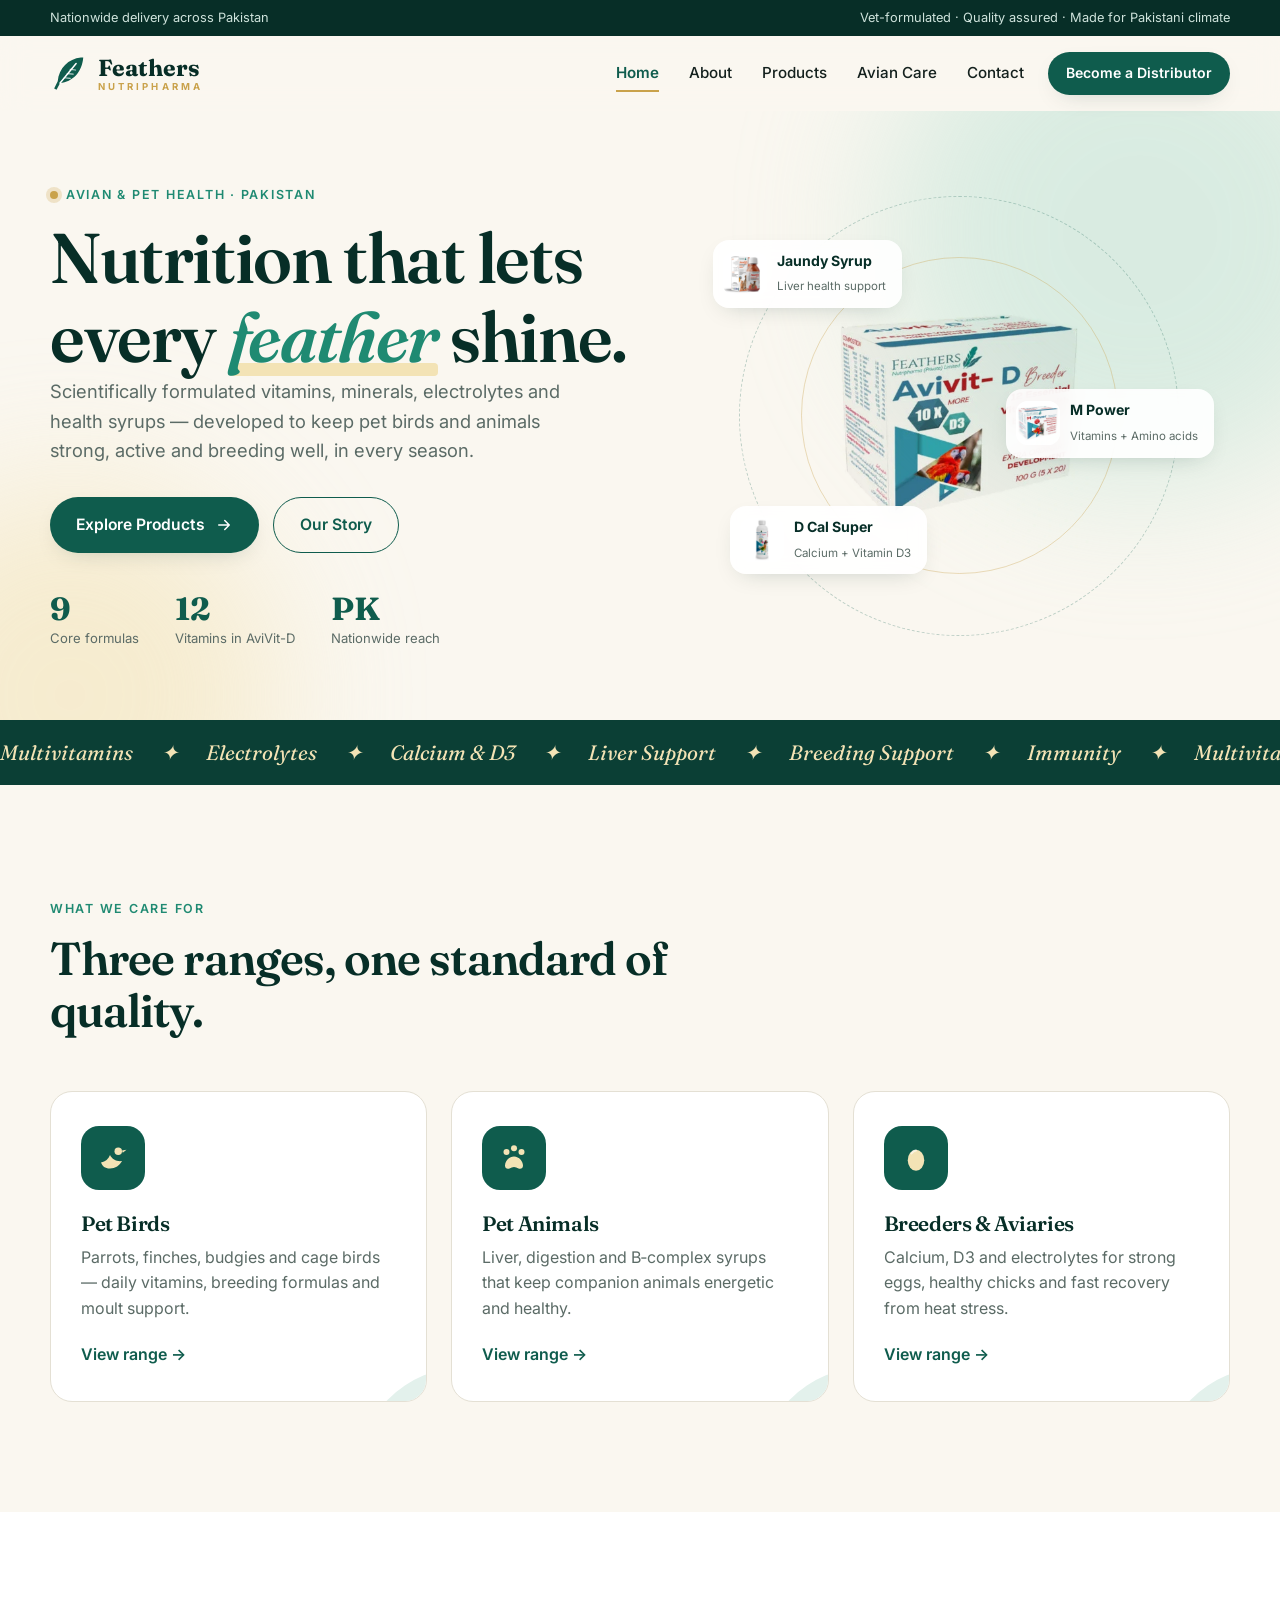
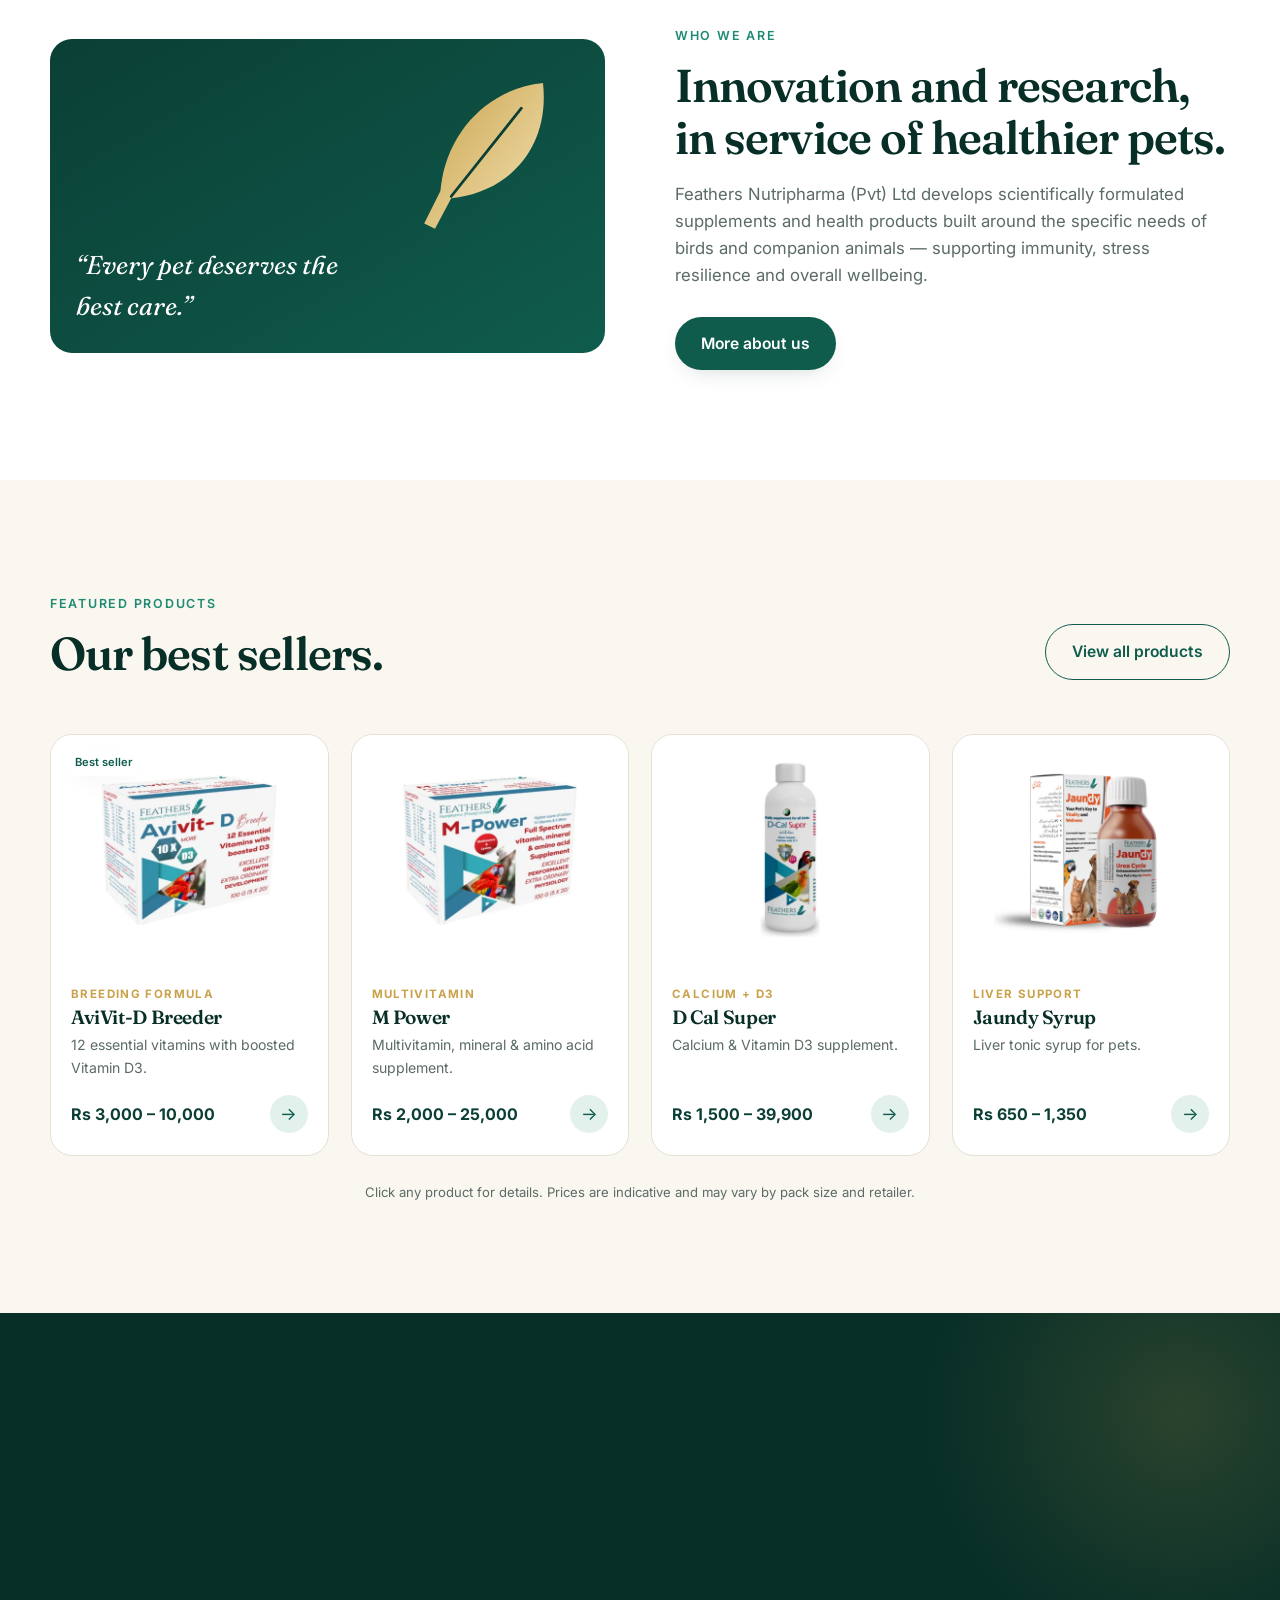
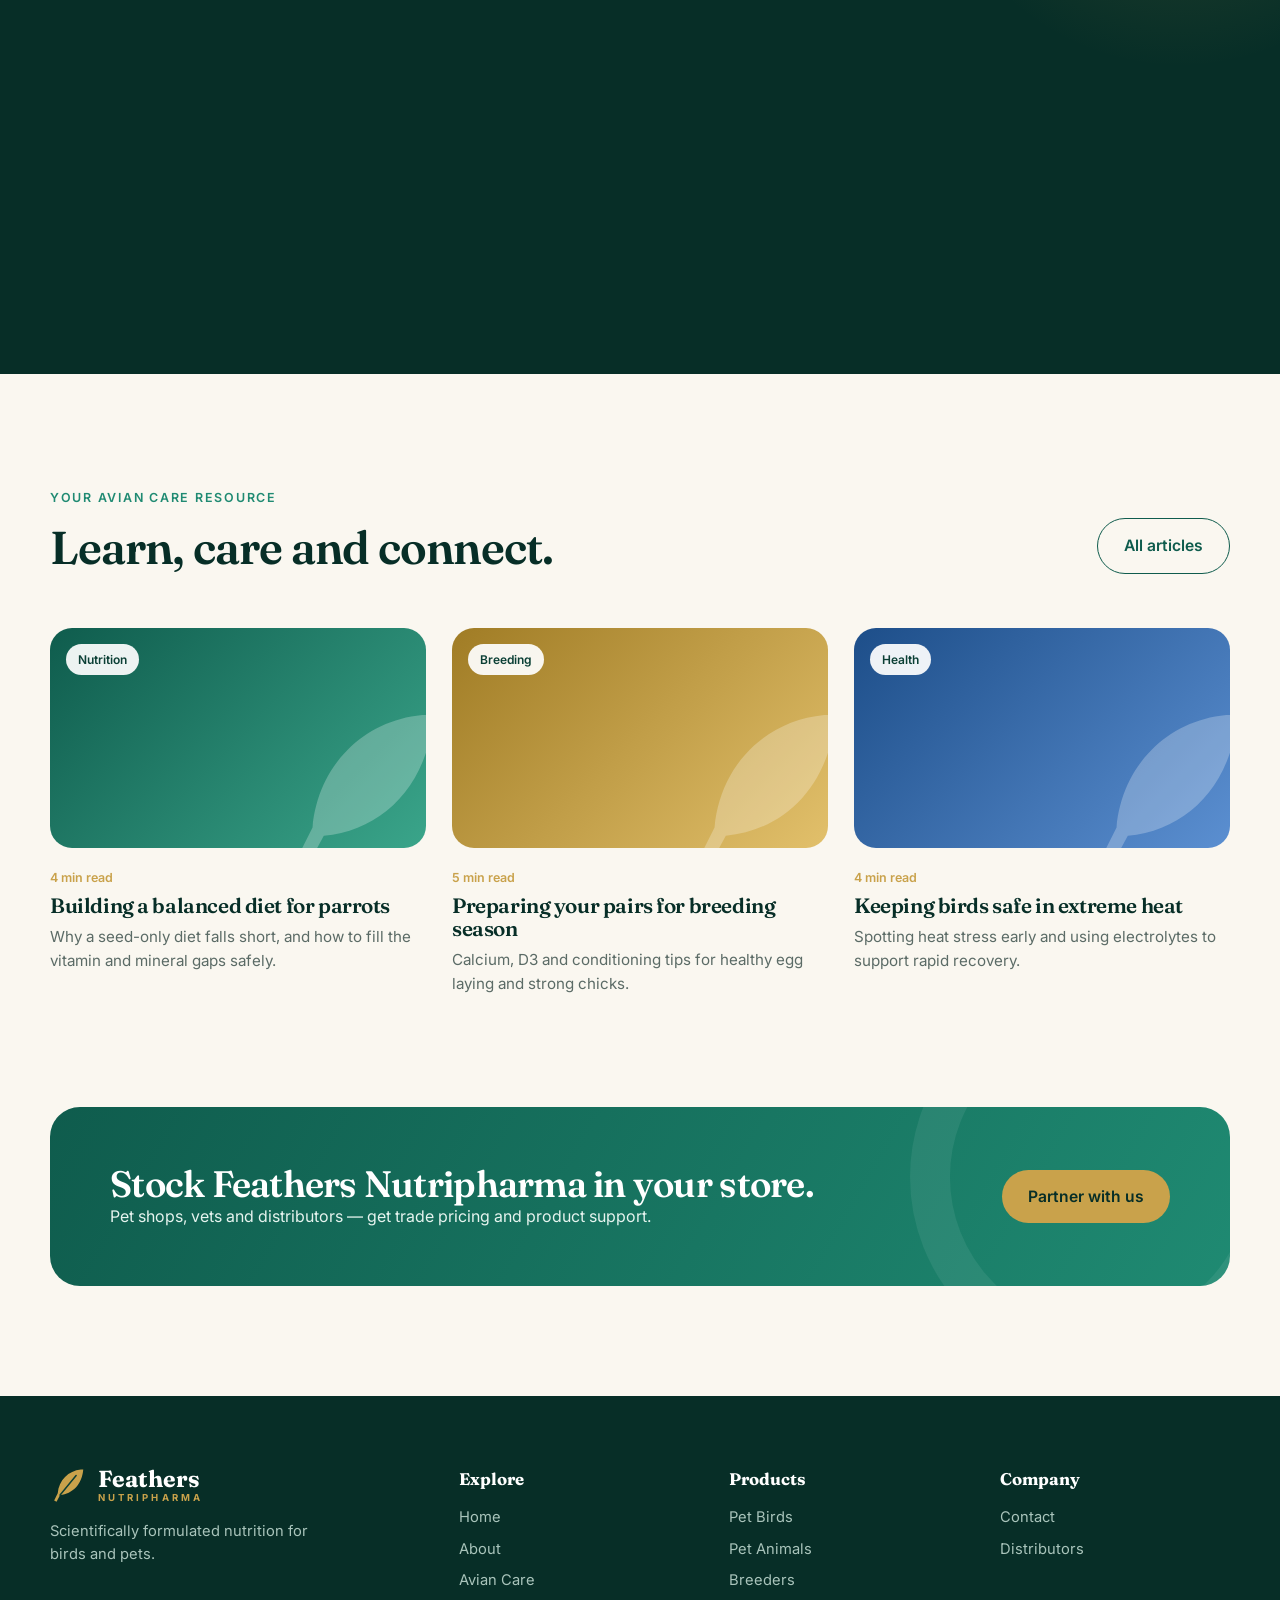
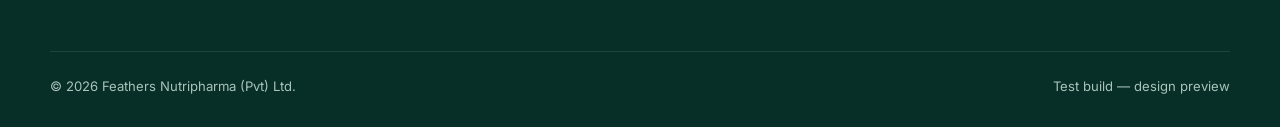
==== commit af0e9a86: "Add files via upload" ====
--- a/index.html
+++ b/index.html
@@ -58,7 +58,7 @@
           <a href="about.html" class="btn btn-ghost">Our Story</a>
         </div>
         <ul class="hero-trust">
-          <li><b data-count="8">0</b><span>Core formulas</span></li>
+          <li><b data-count="9">0</b><span>Core formulas</span></li>
           <li><b data-count="12">0</b><span>Vitamins in AviVit-D</span></li>
           <li><b>PK</b><span>Nationwide reach</span></li>
         </ul>
@@ -67,25 +67,17 @@
       <div class="hero-visual reveal">
         <div class="orbit">
           <div class="ring r1"></div><div class="ring r2"></div>
-          <div class="bottle hero-bottle" style="--c1:#0f5c4d;--c2:#1f8a72;--cap:#c9a24b">
-            <div class="cap"></div>
-            <div class="label">
-              <small>FEATHERS NP</small>
-              <strong>AviVit‑D</strong>
-              <span>Breeder Formula</span>
-              <em>12 Vitamins + D3</em>
-            </div>
-          </div>
+          <img class="hero-photo" src="images/products/avivit.webp" alt="AviVit-D Breeder by Feathers Nutripharma">
           <div class="float-card fc1">
-            <span class="fc-icon">⚡</span>
-            <div><b>EN Lyte</b><small>Electrolyte recovery</small></div>
+            <img class="fc-thumb" src="images/products/jaundy.webp" alt="">
+            <div><b>Jaundy Syrup</b><small>Liver health support</small></div>
           </div>
           <div class="float-card fc2">
-            <span class="fc-icon">🦴</span>
+            <img class="fc-thumb" src="images/products/dcal.webp" alt="">
             <div><b>D Cal Super</b><small>Calcium + Vitamin D3</small></div>
           </div>
           <div class="float-card fc3">
-            <span class="fc-icon">✦</span>
+            <img class="fc-thumb" src="images/products/mpower.webp" alt="">
             <div><b>M Power</b><small>Vitamins + Amino acids</small></div>
           </div>
         </div>
--- a/css/style.css
+++ b/css/style.css
@@ -354,3 +354,21 @@
   .steps{grid-template-columns:1fr}
   .article-body{padding:24px}
 }
+
+/* ===== Real photos (fall back to illustrations when missing) ===== */
+.product-stage,.m-stage,.care-img,.article-hero{position:relative;overflow:hidden}
+.product-stage .photo,.m-stage .photo{position:absolute;inset:0;width:100%;height:100%;object-fit:contain;padding:18px;opacity:0;transition:opacity .4s,transform .5s}
+.has-photo .photo{opacity:1}
+.has-photo .bottle{display:none}
+.product-stage.has-photo,.m-stage.has-photo{background:#fff}
+.product:hover .product-stage .photo{transform:scale(1.05)}
+.care-img .photo,.article-hero .photo{position:absolute;inset:0;width:100%;height:100%;object-fit:cover;opacity:0;transition:opacity .4s,transform .6s}
+.care-img.has-photo::after{display:none}
+.care-card:hover .care-img .photo{transform:scale(1.05)}
+.care-img span,.article-hero span{z-index:1}
+.article-hero{height:260px}
+.badge{z-index:2}
+
+/* real product photos in hero */
+.hero-photo{position:relative;width:60%;height:auto;object-fit:contain;mix-blend-mode:multiply;animation:bob 5s ease-in-out infinite;--s:1}
+.fc-thumb{width:44px;height:44px;border-radius:12px;object-fit:contain;background:#fff;mix-blend-mode:normal;flex:none}
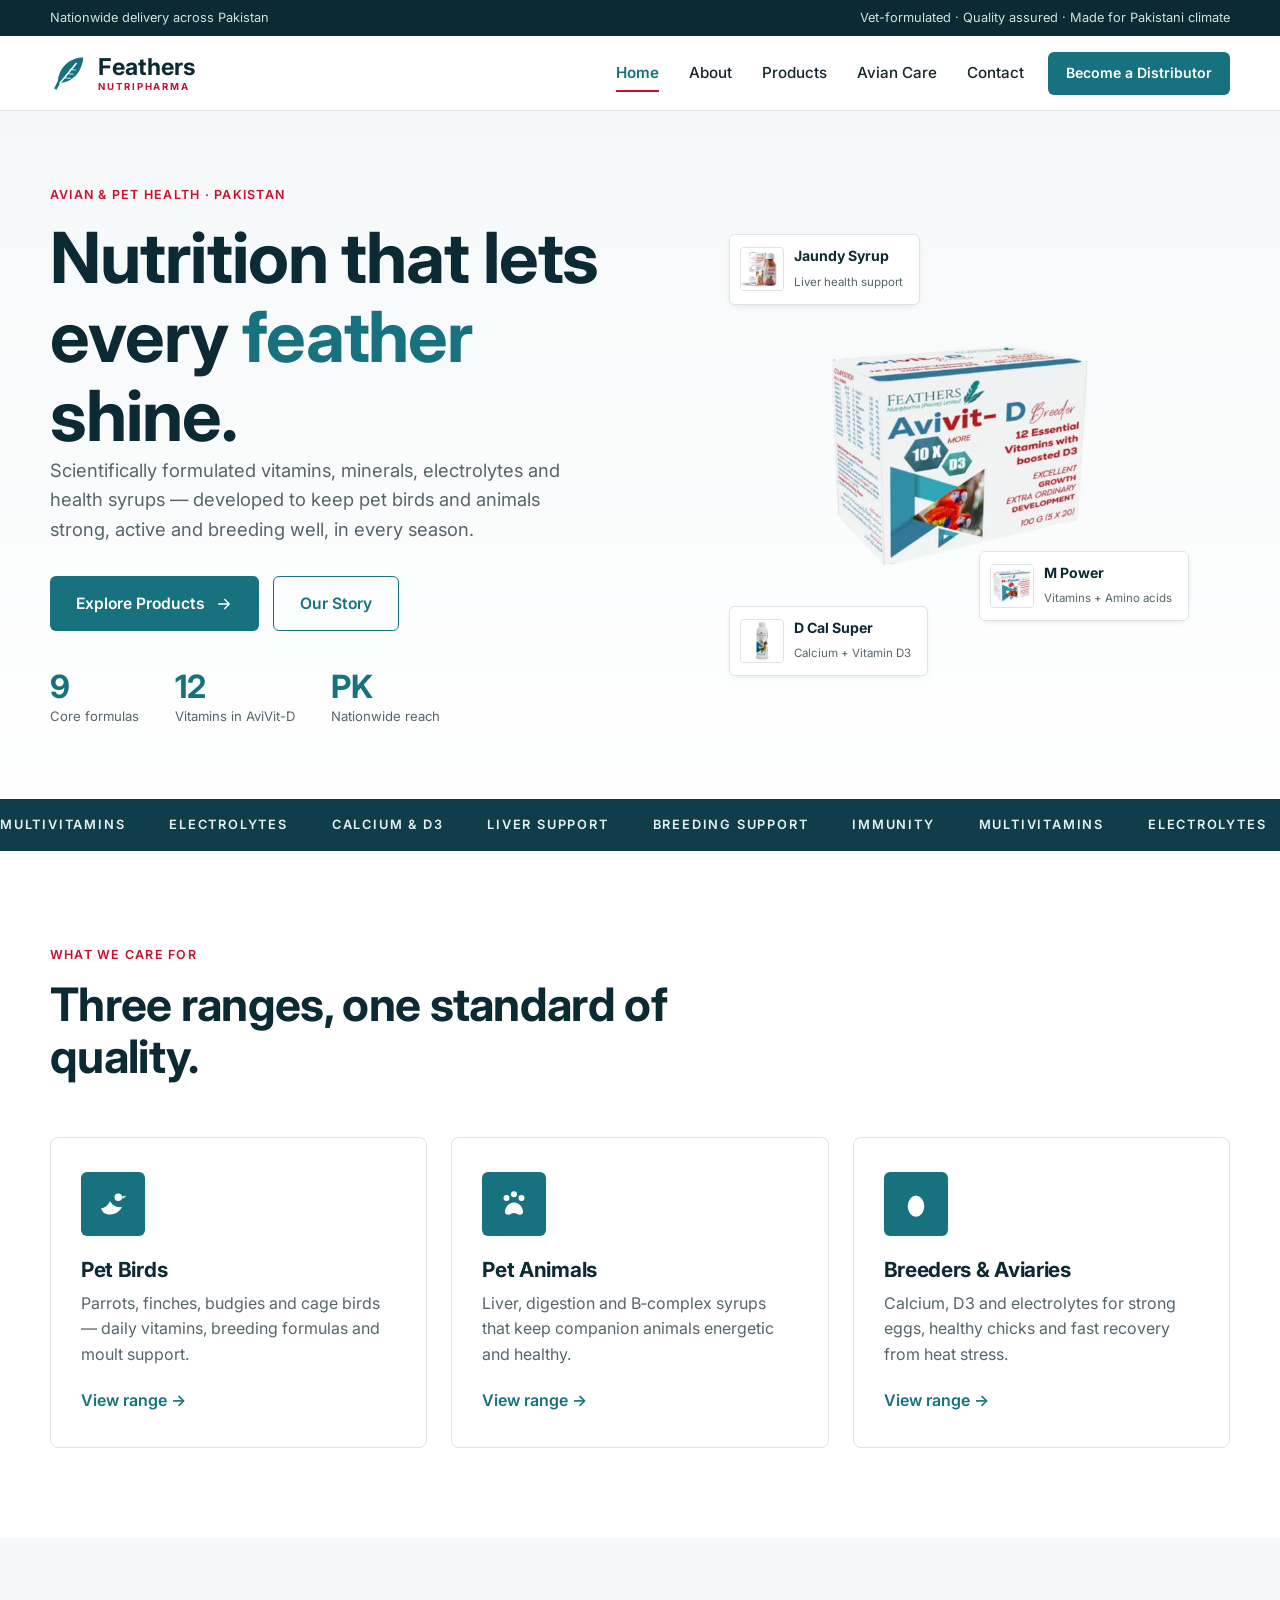
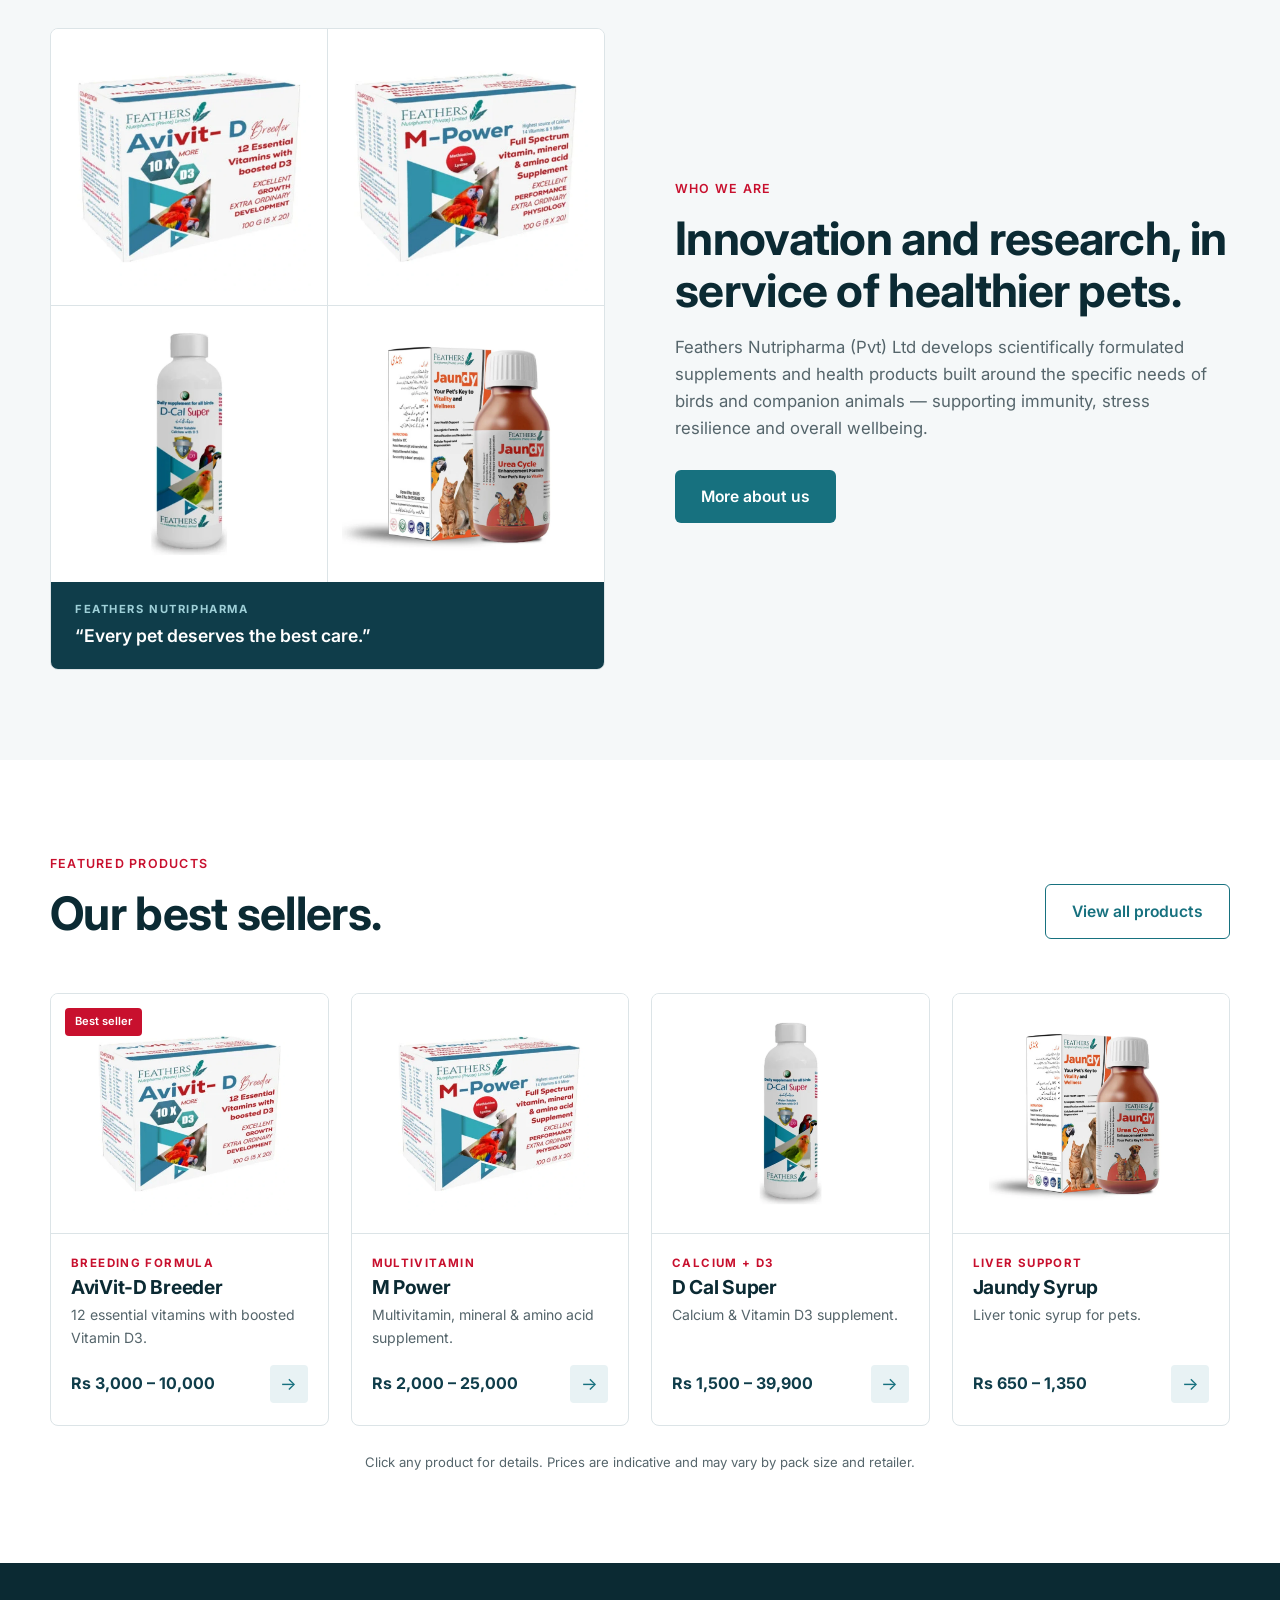
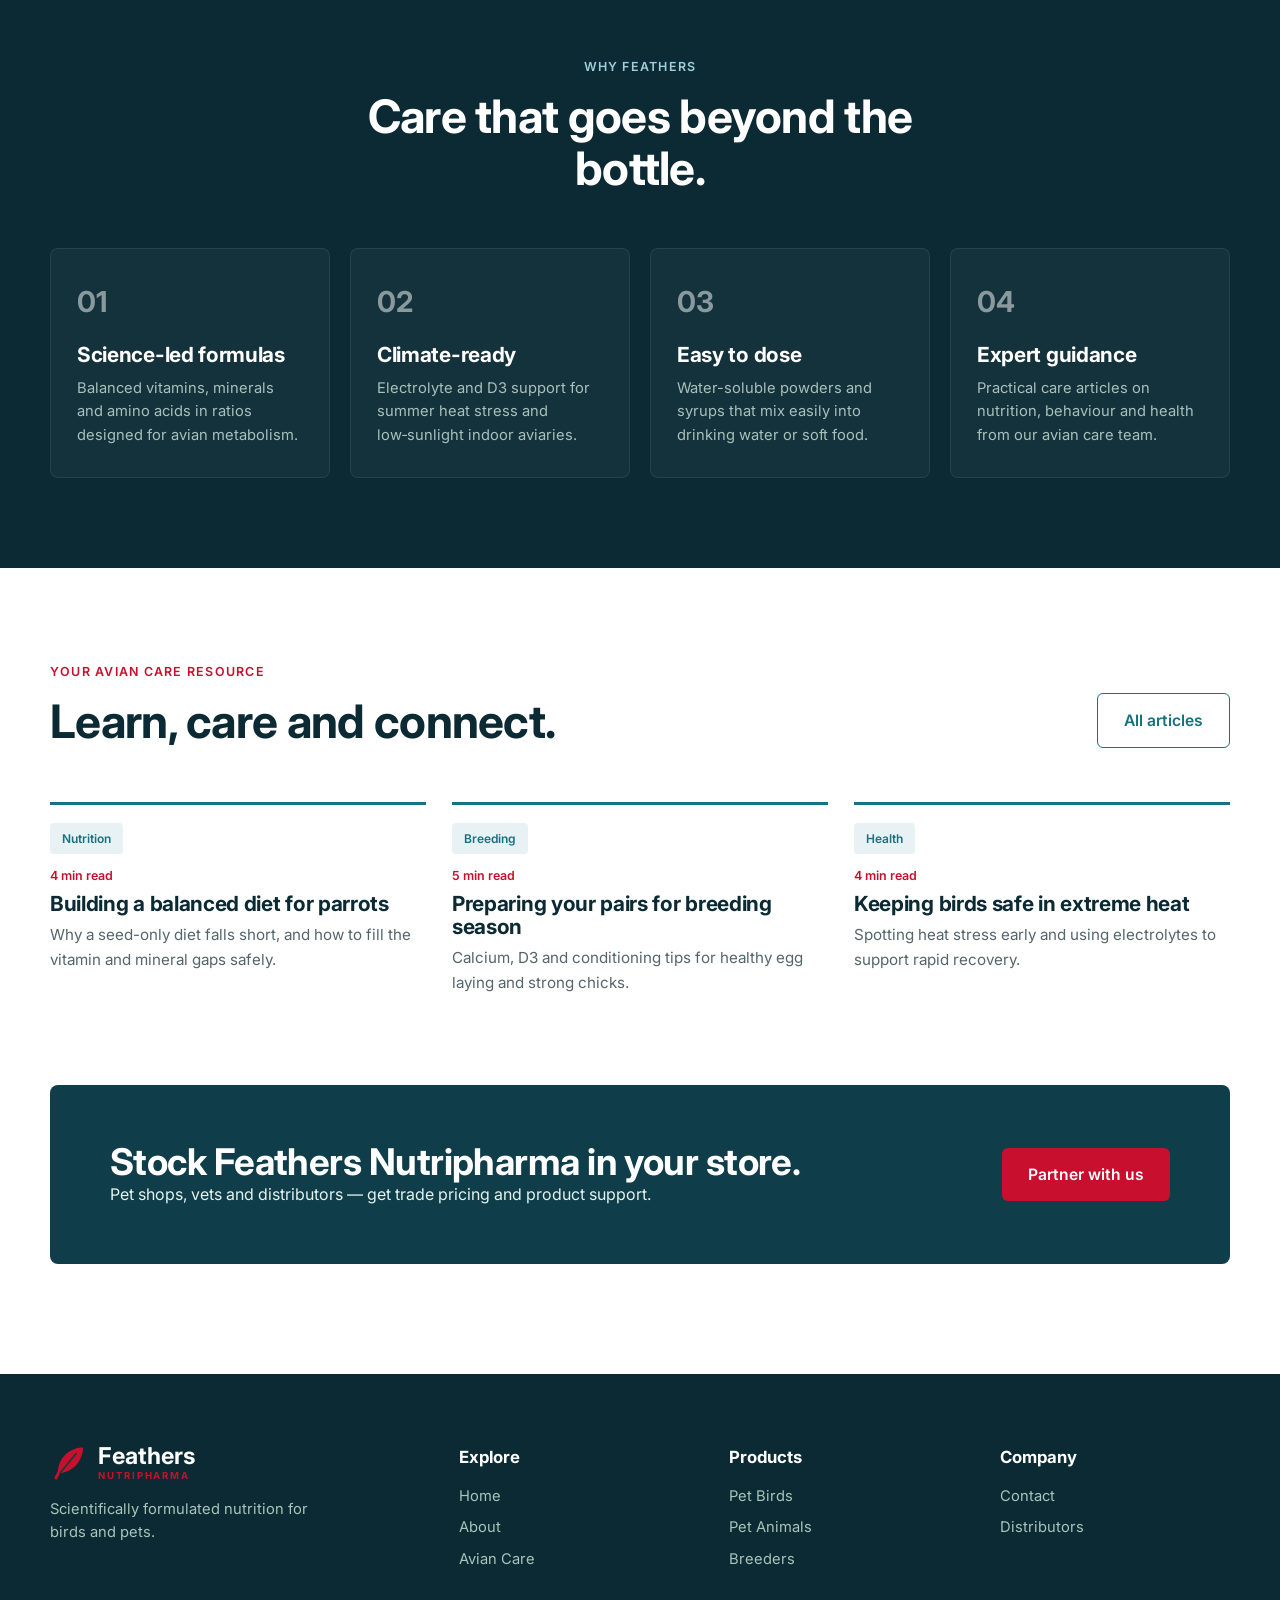
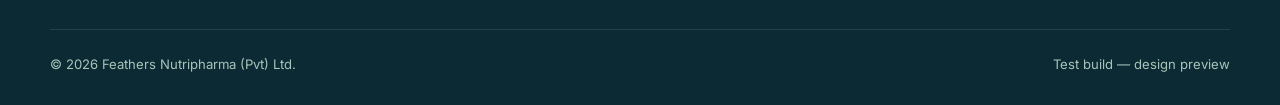
==== commit 681cd0ec: "Add files via upload" ====
--- a/index.html
+++ b/index.html
@@ -131,13 +131,14 @@
   <section class="section about">
     <div class="container about-inner">
       <div class="about-visual reveal">
-        <div class="about-card main">
-          <svg viewBox="0 0 200 200" class="about-feather" aria-hidden="true">
-            <defs><linearGradient id="fg" x1="0" y1="0" x2="1" y2="1"><stop offset="0" stop-color="#c9a24b"/><stop offset="1" stop-color="#f3e3b5"/></linearGradient></defs>
-            <path d="M160 20C100 26 52 74 46 140l-18 36 12 6 18-34c62-6 110-54 102-128z" fill="url(#fg)"/>
-            <path d="M58 146L136 48" stroke="#0b3f35" stroke-width="3" stroke-linecap="round"/>
-          </svg>
-          <p>“Every pet deserves the best care.”</p>
+        <div class="about-card main showcase">
+          <div class="showcase-grid">
+            <img src="images/products/avivit.webp" alt="AviVit-D Breeder">
+            <img src="images/products/mpower.webp" alt="M-Power">
+            <img src="images/products/dcal.webp" alt="D-Cal Super">
+            <img src="images/products/jaundy.webp" alt="Jaundy Syrup">
+          </div>
+          <p class="showcase-cap"><span>Feathers Nutripharma</span>“Every pet deserves the best care.”</p>
         </div>
       </div>
       <div class="about-copy reveal">
--- a/css/style.css
+++ b/css/style.css
@@ -1,20 +1,20 @@
 :root{
-  --green-900:#072e27;
-  --green-800:#0b3f35;
-  --green-700:#0f5c4d;
-  --green-500:#1f8a72;
-  --green-100:#e3f1ec;
-  --gold:#c9a24b;
-  --gold-light:#f3e3b5;
-  --cream:#faf7f0;
-  --ink:#14211e;
-  --muted:#5b6b66;
-  --line:#e4e0d4;
+  --green-900:#0b2a33;
+  --green-800:#0f3d4a;
+  --green-700:#17717f;
+  --green-500:#1f8a9a;
+  --green-100:#e8f2f4;
+  --gold:#c8102e;
+  --gold-light:#d6eaee;
+  --cream:#f5f8f9;
+  --ink:#16252b;
+  --muted:#55656b;
+  --line:#dce4e7;
   --white:#fff;
-  --radius:22px;
-  --shadow:0 20px 50px -20px rgba(7,46,39,.28);
-  --shadow-sm:0 8px 24px -12px rgba(7,46,39,.25);
-  --serif:'Fraunces',Georgia,serif;
+  --radius:8px;
+  --shadow:0 6px 20px -8px rgba(11,42,51,.18);
+  --shadow-sm:0 2px 8px -4px rgba(11,42,51,.18);
+  --serif:'Inter',system-ui,-apple-system,Segoe UI,Roboto,sans-serif;
   --sans:'Inter',system-ui,-apple-system,Segoe UI,Roboto,sans-serif;
 }
 *{box-sizing:border-box;margin:0;padding:0}
@@ -372,3 +372,114 @@
 /* real product photos in hero */
 .hero-photo{position:relative;width:60%;height:auto;object-fit:contain;mix-blend-mode:multiply;animation:bob 5s ease-in-out infinite;--s:1}
 .fc-thumb{width:44px;height:44px;border-radius:12px;object-fit:contain;background:#fff;mix-blend-mode:normal;flex:none}
+
+
+/* ===== Realistic / corporate restyle (no cartoon effects) ===== */
+body{background:#fff}
+h1,h2,h3{font-weight:700;letter-spacing:-.015em}
+h1 em{font-style:normal;color:var(--green-700)}
+h1 em::after{display:none}
+.eyebrow{letter-spacing:.1em;color:var(--gold)}
+.dot{display:none}
+.btn{border-radius:6px;box-shadow:none!important;transition:background .2s,color .2s}
+.btn:hover{transform:none}
+.btn-primary{background:var(--green-700)}
+.btn-primary:hover{background:var(--green-800)}
+.btn-gold{background:var(--gold);color:#fff}
+.btn-gold:hover{background:#a50d26}
+.header{background:#fff;backdrop-filter:none;-webkit-backdrop-filter:none;border-bottom:1px solid var(--line)}
+.nav a::after{background:var(--gold)}
+.logo-text small{letter-spacing:.2em}
+.topbar{background:var(--green-900)}
+
+/* hero: flat, no blobs, rings, floating or bobbing */
+.hero{background:linear-gradient(180deg,#f5f8f9,#fff)}
+.hero-bg,.blob,.ring{display:none}
+.hero-photo{animation:none;mix-blend-mode:multiply;width:78%}
+.orbit{width:min(460px,90vw)}
+.float-card{animation:none;backdrop-filter:none;background:#fff;border:1px solid var(--line);border-radius:6px;box-shadow:var(--shadow-sm)}
+.fc-thumb{border-radius:4px;border:1px solid var(--line)}
+.fc1{top:4%;left:-4%}.fc2{bottom:6%;left:-2%}.fc3{top:44%;right:-6%}
+.hero-trust b{font-weight:700}
+.marquee{background:var(--green-800);color:#e6f2f4}
+.marquee-track{font-family:var(--sans);font-style:normal;font-size:.8rem;font-weight:600;letter-spacing:.14em;text-transform:uppercase;gap:44px}
+.marquee-track span:nth-child(even){display:none}
+
+.section{padding:90px 0}
+.cat-card{border-radius:8px;background:#fff}
+.cat-card::before{display:none}
+.cat-card:hover,.product:hover,.value-card:hover,.why-card:hover{transform:none;box-shadow:var(--shadow)}
+.cat-ico{border-radius:6px;background:var(--green-700);color:#fff}
+.about{background:var(--cream)}
+.about-card.main{background:var(--green-800)}
+.about-feather{animation:none;opacity:.35}
+.about-card.main p{font-family:var(--sans);font-style:normal;font-weight:600;font-size:1.35rem}
+.about-card.stat{background:#fff;border:1px solid var(--line)}
+.about-card.stat.alt{background:#fff;border:1px solid var(--line)}
+.ceo{background:#fff;border:1px solid var(--line);border-left:4px solid var(--gold);border-radius:6px}
+.ceo-avatar{background:var(--green-800);color:#fff}
+.checks li::before{border-radius:4px;background:var(--green-700)}
+
+.chip{border-radius:6px}
+.product{border-radius:8px}
+.product-stage{background:#fff;border-bottom:1px solid var(--line);height:240px}
+.product-stage.has-photo{background:#fff}
+.product:hover .product-stage .photo{transform:none}
+.badge{border-radius:4px;background:var(--gold);color:#fff;box-shadow:none}
+.product-body small,.m-info small{color:var(--gold)}
+.price{color:var(--green-800)}
+.more{border-radius:4px;background:var(--green-100)}
+
+.why{background:var(--green-900)}
+.why::before{display:none}
+.why-card{border-radius:8px;background:rgba(255,255,255,.04)}
+.why-num{font-family:var(--sans);font-weight:700;color:#fff;opacity:.5;font-size:1.8rem}
+
+.care-img{height:110px;border-radius:8px;background:var(--green-800)!important}
+.care-img::after{display:none}
+.care-img span{border-radius:4px}
+.care-card:hover .care-img,.care-card:hover .care-img .photo{transform:none}
+.care-card .read{color:var(--gold)}
+.article-hero{background:var(--green-800)!important;height:120px}
+.article-hero span{border-radius:4px}
+
+.cta-inner{background:var(--green-800);border-radius:8px}
+.cta-inner::after{display:none}
+.contact{background:var(--cream)}
+.contact-list li>span{border-radius:6px;background:#fff;border:1px solid var(--line);color:var(--green-700)}
+.contact-form{border-radius:8px;background:#fff}
+.contact-form input,.contact-form select,.contact-form textarea{border-radius:6px}
+.footer{background:var(--green-900)}
+.footer-inner a:not(.logo):hover{color:#fff}
+
+.modal-backdrop{backdrop-filter:none;background:rgba(11,42,51,.6)}
+.modal-box{border-radius:8px}
+.modal-close{border-radius:6px}
+.m-stage{background:#fff;border-right:1px solid var(--line)}
+.m-info li::before{content:"";width:6px;height:6px;border-radius:1px;background:var(--gold);top:.55em}
+.sizes span{border-radius:4px}
+
+.value-card{border-radius:8px}
+.value-ico{border-radius:6px;background:var(--green-100);color:var(--green-700);font-size:1.1rem;font-weight:700}
+.steps::before{background:var(--line);height:2px}
+.steps b{border-radius:6px;background:var(--green-700);color:#fff;font-family:var(--sans)}
+.faq details{border-radius:6px}
+.faq summary::after{color:var(--gold)}
+.page-hero{background:var(--cream)}
+.reveal{transform:translateY(10px);transition:opacity .5s ease,transform .5s ease}
+
+/* refinements */
+.eyebrow.light{color:#9fd0d8}
+.hero-photo{width:62%}
+.fc1{top:2%;left:0}.fc2{bottom:2%;left:0}.fc3{top:auto;bottom:14%;right:0}
+.care-img{height:auto!important;background:none!important;margin-bottom:12px;overflow:visible}
+.care-img span{position:static;display:inline-block;background:var(--green-100);color:var(--green-700);border-radius:4px}
+.care-card{border-top:3px solid var(--green-700);padding-top:18px}
+.about-feather{display:none}
+
+/* about showcase */
+.about-card.main.showcase{padding:0;background:#fff!important;border:1px solid var(--line);overflow:hidden;min-height:0;display:block;border-radius:8px}
+.showcase-grid{display:grid;grid-template-columns:1fr 1fr;gap:1px;background:var(--line)}
+.showcase-grid img{width:100%;aspect-ratio:1;object-fit:contain;background:#fff;padding:14px}
+.about-card.main.showcase .showcase-cap{margin:0;padding:20px 24px;background:var(--green-800);color:#fff;font-family:var(--sans);font-size:1.1rem;font-weight:600;line-height:1.4;max-width:none}
+.showcase-cap span{display:block;font-size:.7rem;letter-spacing:.14em;text-transform:uppercase;color:#9fd0d8;font-weight:700;margin-bottom:6px}
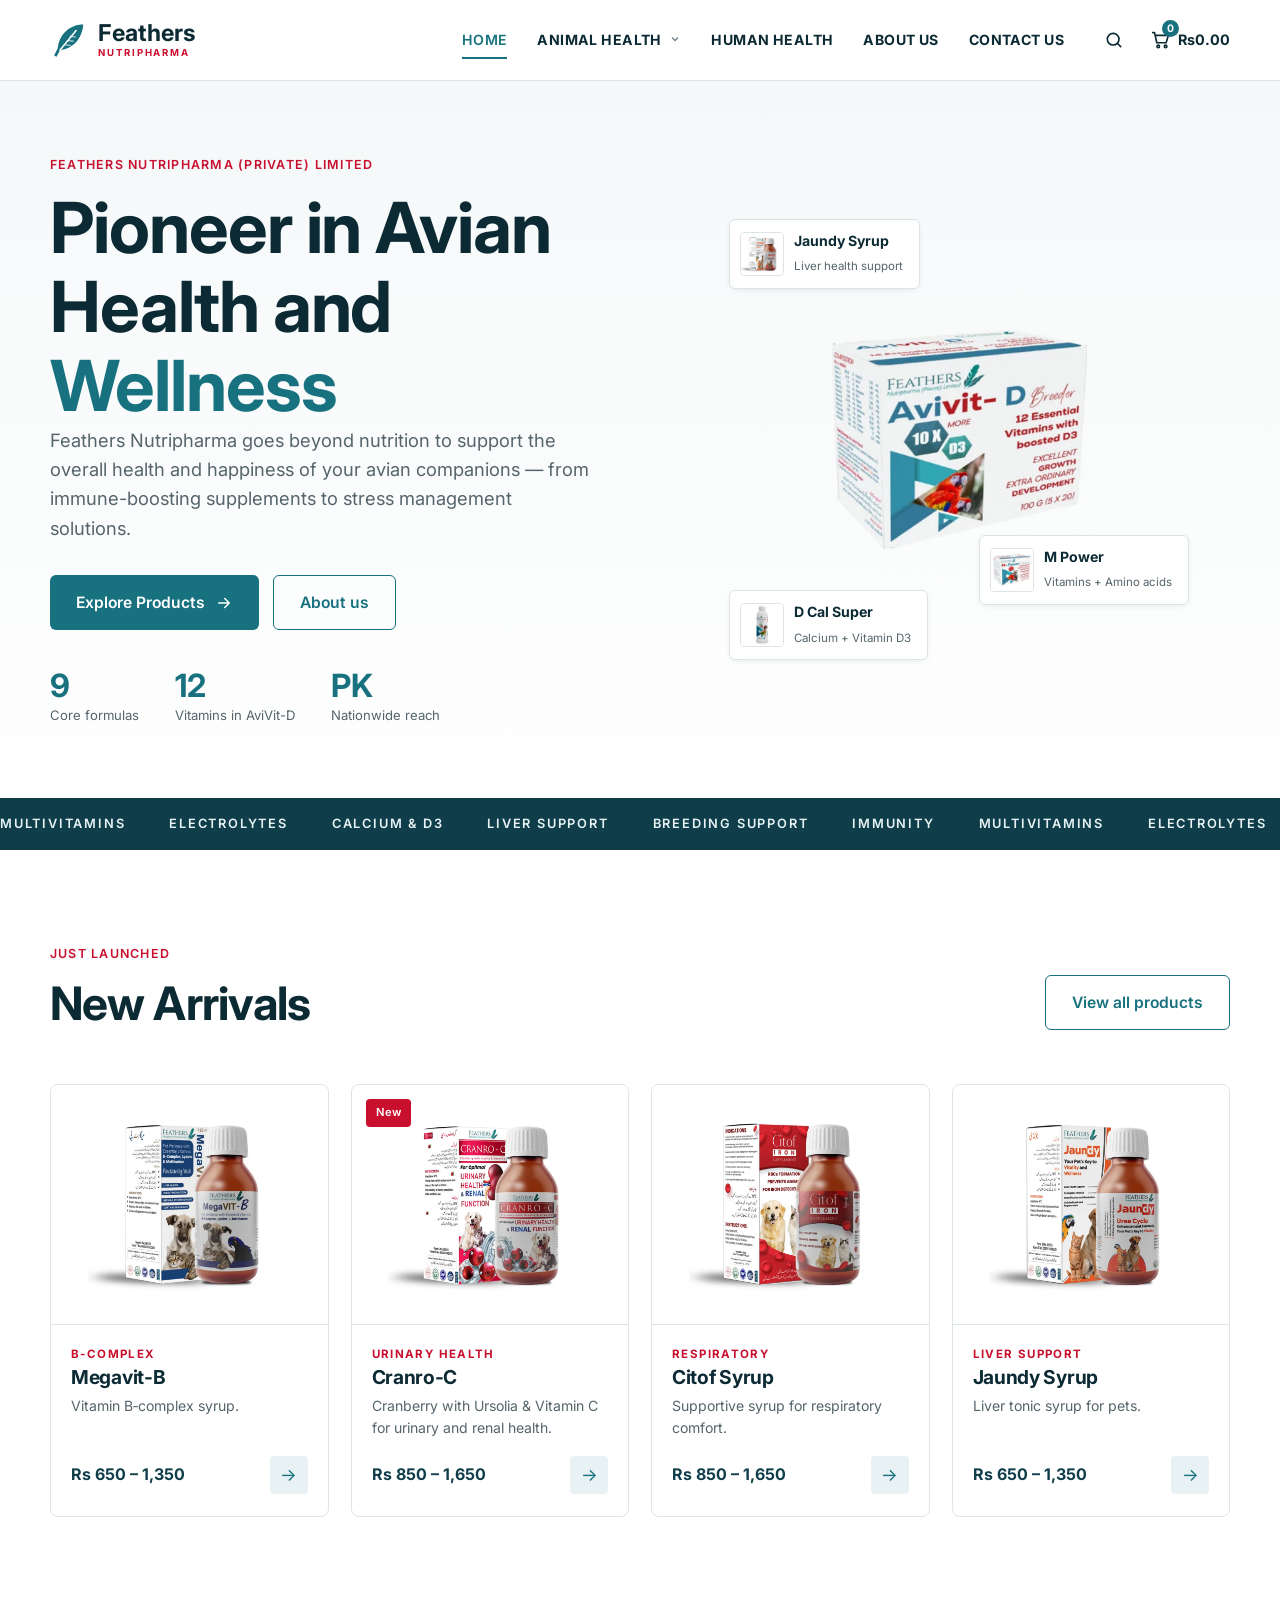
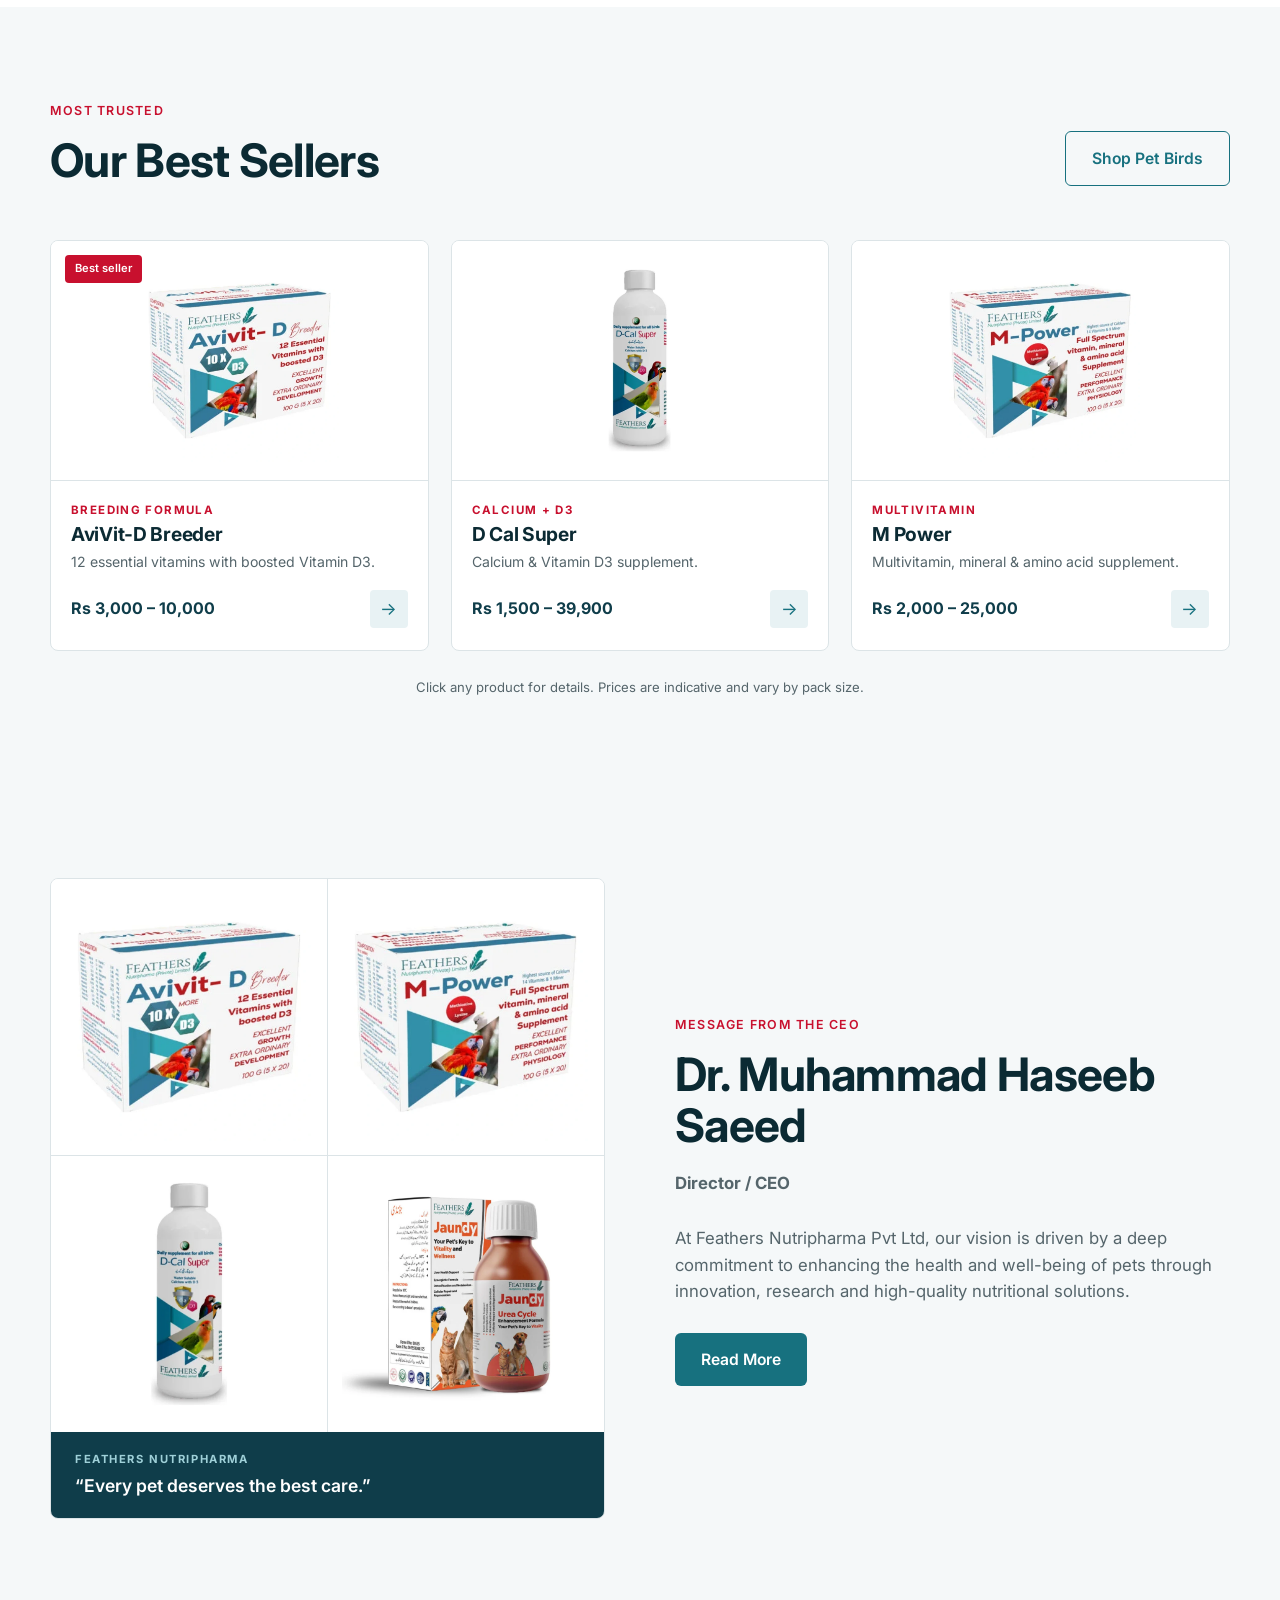
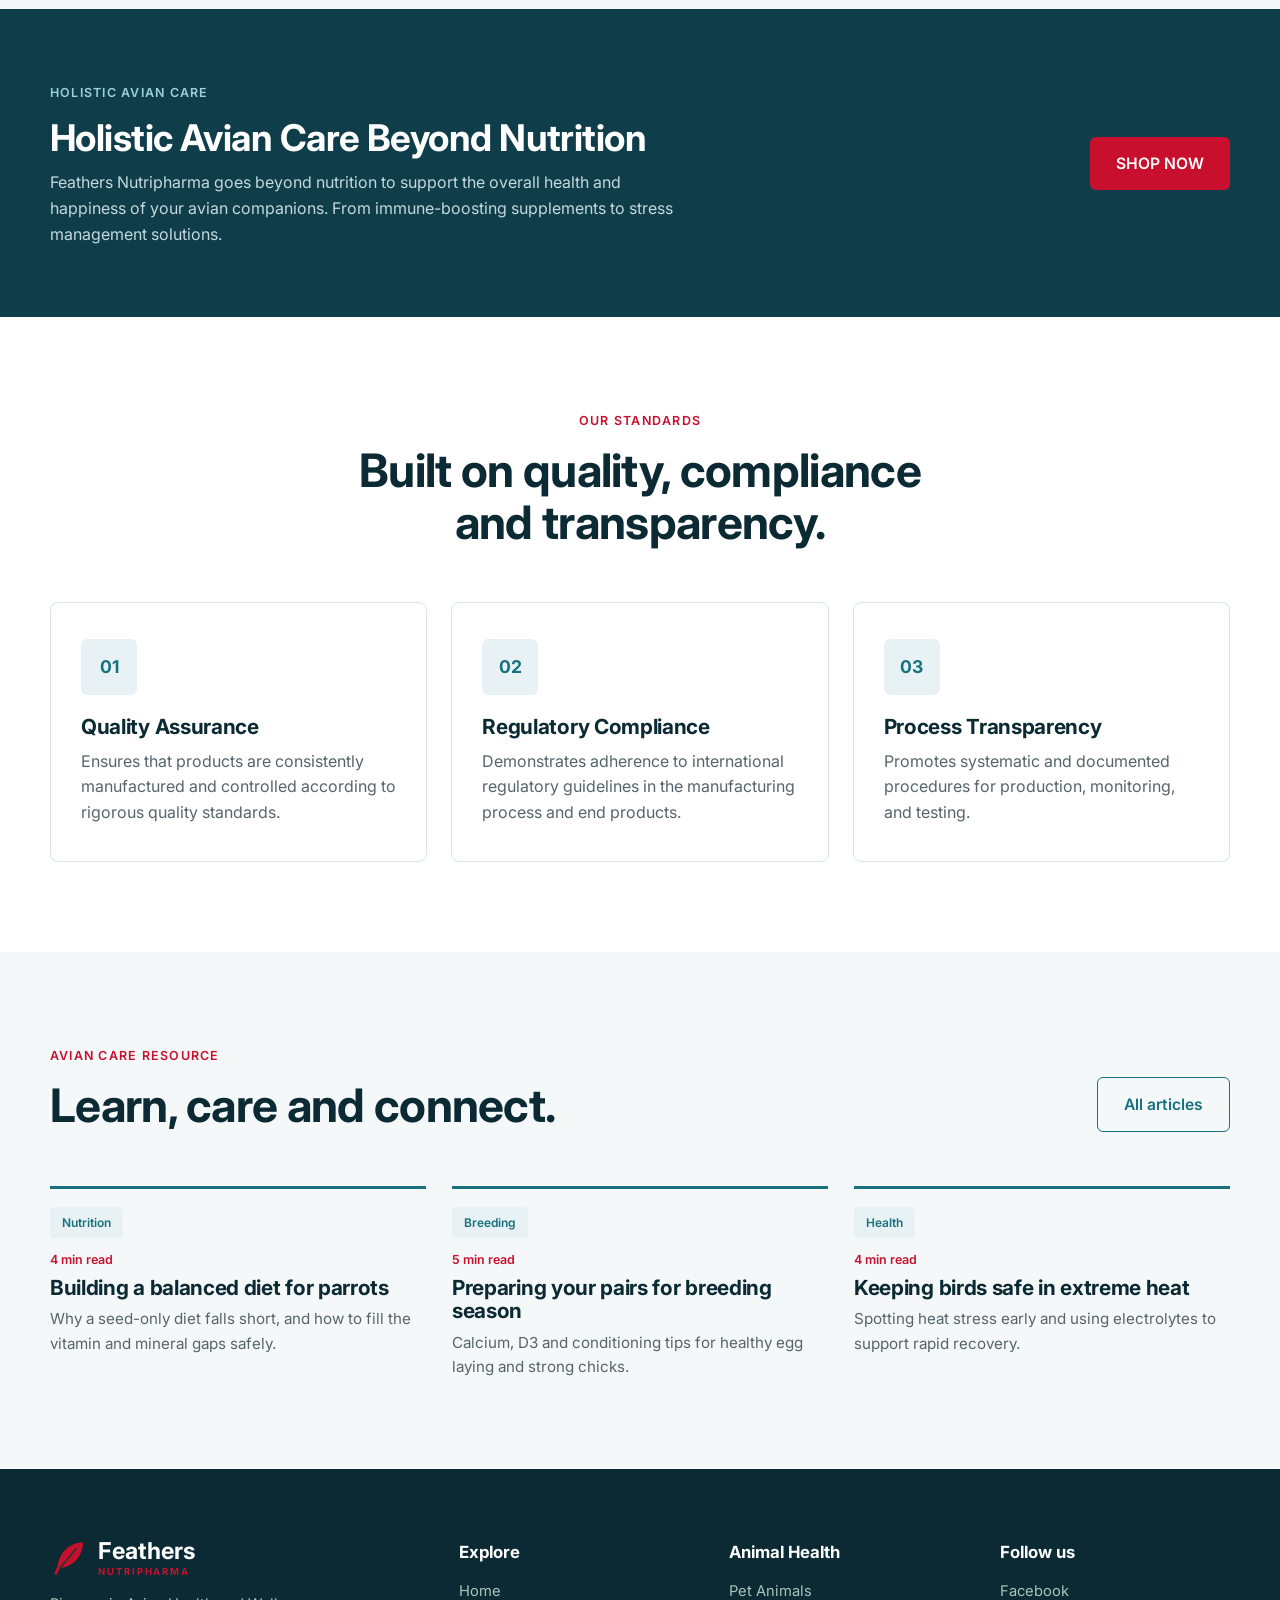
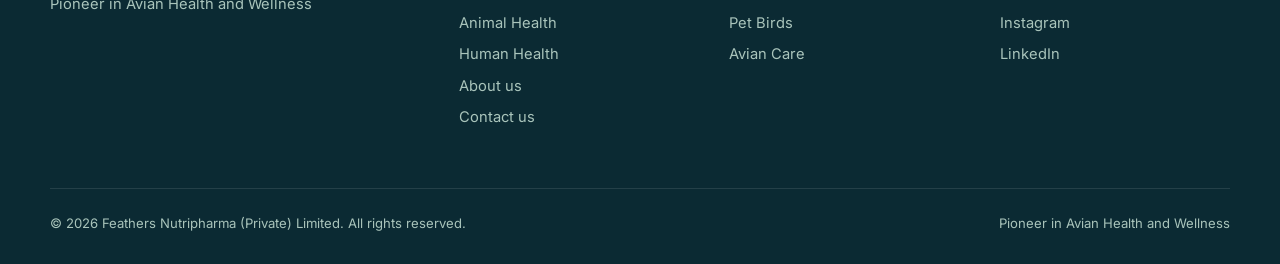
==== commit 2e5aca18: "Add files via upload" ====
--- a/index.html
+++ b/index.html
@@ -13,13 +13,6 @@
 </head>
 <body>
 
-  <div class="topbar">
-    <div class="container topbar-inner">
-      <span>Nationwide delivery across Pakistan</span>
-      <span class="hide-sm">Vet-formulated · Quality assured · Made for Pakistani climate</span>
-    </div>
-  </div>
-
   <header class="header" id="header">
     <div class="container header-inner">
       <a href="index.html" class="logo" aria-label="Feathers Nutripharma home">
@@ -32,15 +25,28 @@
       </a>
       <nav class="nav" id="nav">
         <a href="index.html" class="active" aria-current="page">Home</a>
-        <a href="about.html">About</a>
-        <a href="products.html">Products</a>
-        <a href="avian-care.html">Avian Care</a>
-        <a href="contact.html">Contact</a>
+        <div class="has-sub">
+          <a href="products.html">Animal Health <svg class="chev" viewBox="0 0 24 24" width="12" height="12" fill="none" stroke="currentColor" stroke-width="2.5"><path d="M6 9l6 6 6-6"/></svg></a>
+          <div class="sub"><a href="products.html?cat=animals">Pet Animals</a><a href="products.html?cat=birds">Pet Birds</a></div>
+        </div>
+        <a href="human-health.html">Human Health</a>
+        <a href="about.html">About us</a>
+        <a href="contact.html">Contact us</a>
       </nav>
-      <a href="contact.html" class="btn btn-primary btn-sm hide-sm">Become a Distributor</a>
+      <div class="head-tools">
+        <button class="icon-btn" id="searchBtn" aria-label="Search products"><svg viewBox="0 0 24 24" width="20" height="20" fill="none" stroke="currentColor" stroke-width="2" stroke-linecap="round"><circle cx="11" cy="11" r="7"/><path d="M20 20l-3.5-3.5"/></svg></button>
+        <a class="cart" href="products.html" aria-label="Shopping cart"><svg viewBox="0 0 24 24" width="22" height="22" fill="none" stroke="currentColor" stroke-width="1.8" stroke-linecap="round" stroke-linejoin="round"><path d="M3 4h2l2.4 11h10.2L20 7H6.2"/><circle cx="9" cy="19" r="1.4"/><circle cx="17" cy="19" r="1.4"/></svg><span class="cart-count">0</span><b>Rs0.00</b></a>
+      </div>
       <button class="menu-toggle" id="menuToggle" aria-label="Open menu"><span></span><span></span><span></span></button>
     </div>
   </header>
+  <div class="search-overlay" id="searchOverlay" aria-hidden="true">
+    <div class="search-box">
+      <button class="search-close" id="searchClose" aria-label="Close search">×</button>
+      <input id="searchInput" type="search" placeholder="Start typing to see products you are looking for." autocomplete="off">
+      <div id="searchResults" class="search-results"></div>
+    </div>
+  </div>
 <!-- Hero -->
   <section class="hero" id="home">
     <div class="hero-bg" aria-hidden="true">
@@ -48,14 +54,14 @@
     </div>
     <div class="container hero-inner">
       <div class="hero-copy reveal">
-        <span class="eyebrow"><i class="dot"></i> Avian & Pet Health · Pakistan</span>
-        <h1>Nutrition that lets every <em>feather</em> shine.</h1>
-        <p class="lead">Scientifically formulated vitamins, minerals, electrolytes and health syrups — developed to keep pet birds and animals strong, active and breeding well, in every season.</p>
+        <span class="eyebrow">Feathers Nutripharma (Private) Limited</span>
+        <h1>Pioneer in Avian Health and <em>Wellness</em></h1>
+        <p class="lead">Feathers Nutripharma goes beyond nutrition to support the overall health and happiness of your avian companions — from immune-boosting supplements to stress management solutions.</p>
         <div class="hero-cta">
           <a href="products.html" class="btn btn-primary">Explore Products
             <svg viewBox="0 0 24 24" width="18" height="18"><path d="M5 12h14M13 6l6 6-6 6" stroke="currentColor" stroke-width="2" fill="none" stroke-linecap="round" stroke-linejoin="round"/></svg>
           </a>
-          <a href="about.html" class="btn btn-ghost">Our Story</a>
+          <a href="about.html" class="btn btn-ghost">About us</a>
         </div>
         <ul class="hero-trust">
           <li><b data-count="9">0</b><span>Core formulas</span></li>
@@ -91,43 +97,30 @@
     </div>
   </section>
 
-  <!-- Categories -->
-  <section class="section" id="categories">
-    <div class="container">
-      <div class="section-head reveal">
-        <span class="eyebrow">What we care for</span>
-        <h2>Three ranges, one standard of quality.</h2>
-      </div>
-      <div class="cat-grid">
-        <a href="products.html?cat=birds" class="cat-card reveal">
-          <div class="cat-ico">
-            <svg viewBox="0 0 48 48"><path d="M8 30c6-1 10-5 12-10 3 6 9 9 16 8-3 6-9 10-16 10S10 35 8 30z" fill="currentColor"/><circle cx="31" cy="15" r="5" fill="currentColor"/><path d="M36 14l6-1-5 4" fill="currentColor"/></svg>
-          </div>
-          <h3>Pet Birds</h3>
-          <p>Parrots, finches, budgies and cage birds — daily vitamins, breeding formulas and moult support.</p>
-          <span class="cat-link">View range →</span>
-        </a>
-        <a href="products.html?cat=animals" class="cat-card reveal">
-          <div class="cat-ico">
-            <svg viewBox="0 0 48 48"><circle cx="14" cy="16" r="4" fill="currentColor"/><circle cx="24" cy="11" r="4" fill="currentColor"/><circle cx="34" cy="16" r="4" fill="currentColor"/><path d="M24 22c7 0 12 7 12 12 0 4-3 5-6 4-2-1-4-2-6-2s-4 1-6 2c-3 1-6 0-6-4 0-5 5-12 12-12z" fill="currentColor"/></svg>
-          </div>
-          <h3>Pet Animals</h3>
-          <p>Liver, digestion and B‑complex syrups that keep companion animals energetic and healthy.</p>
-          <span class="cat-link">View range →</span>
-        </a>
-        <a href="products.html?cat=breeders" class="cat-card reveal">
-          <div class="cat-ico">
-            <svg viewBox="0 0 48 48"><ellipse cx="24" cy="27" rx="11" ry="14" fill="currentColor"/><path d="M18 18c2-3 4-4 6-4" stroke="#fff" stroke-width="2.5" fill="none" stroke-linecap="round" opacity=".6"/></svg>
-          </div>
-          <h3>Breeders & Aviaries</h3>
-          <p>Calcium, D3 and electrolytes for strong eggs, healthy chicks and fast recovery from heat stress.</p>
-          <span class="cat-link">View range →</span>
-        </a>
-      </div>
-    </div>
-  </section>
-
-  
+  <!-- New arrivals -->
+  <section class="section" id="new">
+    <div class="container">
+      <div class="section-head split reveal">
+        <div><span class="eyebrow">Just launched</span><h2>New Arrivals</h2></div>
+        <a href="products.html" class="btn btn-ghost">View all products</a>
+      </div>
+      <div class="product-grid" id="newGrid" data-ids="megavitb,cranro,citof,jaundy"></div>
+    </div>
+  </section>
+
+  <!-- Best sellers -->
+  <section class="section alt" id="best">
+    <div class="container">
+      <div class="section-head split reveal">
+        <div><span class="eyebrow">Most trusted</span><h2>Our Best Sellers</h2></div>
+        <a href="products.html?cat=birds" class="btn btn-ghost">Shop Pet Birds</a>
+      </div>
+      <div class="product-grid cols3" id="bestGrid" data-ids="avivit,dcal,mpower"></div>
+      <p class="note">Click any product for details. Prices are indicative and vary by pack size.</p>
+    </div>
+  </section>
+
+  <!-- CEO message -->
   <section class="section about">
     <div class="container about-inner">
       <div class="about-visual reveal">
@@ -142,64 +135,50 @@
         </div>
       </div>
       <div class="about-copy reveal">
-        <span class="eyebrow">Who we are</span>
-        <h2>Innovation and research, in service of healthier pets.</h2>
-        <p>Feathers Nutripharma (Pvt) Ltd develops scientifically formulated supplements and health products built around the specific needs of birds and companion animals — supporting immunity, stress resilience and overall wellbeing.</p>
-        <a href="about.html" class="btn btn-primary">More about us</a>
-      </div>
-    </div>
-  </section>
-
-  <section class="section products">
+        <span class="eyebrow">Message from the CEO</span>
+        <h2>Dr. Muhammad Haseeb Saeed</h2>
+        <p><b>Director / CEO</b></p>
+        <p>At Feathers Nutripharma Pvt Ltd, our vision is driven by a deep commitment to enhancing the health and well-being of pets through innovation, research and high-quality nutritional solutions.</p>
+        <a href="about.html" class="btn btn-primary">Read More</a>
+      </div>
+    </div>
+  </section>
+
+  <!-- Holistic avian care -->
+  <section class="holistic">
+    <div class="container holistic-inner reveal">
+      <div>
+        <span class="eyebrow light">Holistic Avian Care</span>
+        <h2>Holistic Avian Care Beyond Nutrition</h2>
+        <p>Feathers Nutripharma goes beyond nutrition to support the overall health and happiness of your avian companions. From immune-boosting supplements to stress management solutions.</p>
+      </div>
+      <a href="products.html?cat=birds" class="btn btn-gold">SHOP NOW</a>
+    </div>
+  </section>
+
+  <!-- Quality -->
+  <section class="section">
+    <div class="container">
+      <div class="section-head center reveal"><span class="eyebrow">Our standards</span><h2>Built on quality, compliance and transparency.</h2></div>
+      <div class="values-grid">
+        <div class="value-card reveal"><span class="value-ico">01</span><h3>Quality Assurance</h3><p>Ensures that products are consistently manufactured and controlled according to rigorous quality standards.</p></div>
+        <div class="value-card reveal"><span class="value-ico">02</span><h3>Regulatory Compliance</h3><p>Demonstrates adherence to international regulatory guidelines in the manufacturing process and end products.</p></div>
+        <div class="value-card reveal"><span class="value-ico">03</span><h3>Process Transparency</h3><p>Promotes systematic and documented procedures for production, monitoring, and testing.</p></div>
+      </div>
+    </div>
+  </section>
+
+  <!-- Avian care resource -->
+  <section class="section alt care">
     <div class="container">
       <div class="section-head split reveal">
-        <div>
-          <span class="eyebrow">Featured Products</span>
-          <h2>Our best sellers.</h2>
-        </div><a href="products.html" class="btn btn-ghost">View all products</a>
-      </div>
-      <div class="product-grid" id="productGrid" data-limit="4"></div>
-      <p class="note">Click any product for details. Prices are indicative and may vary by pack size and retailer.</p>
-    </div>
-  </section>
-<!-- Why us -->
-  <section class="section why">
-    <div class="container">
-      <div class="section-head center reveal">
-        <span class="eyebrow light">Why Feathers</span>
-        <h2>Care that goes beyond the bottle.</h2>
-      </div>
-      <div class="why-grid">
-        <div class="why-card reveal"><span class="why-num">01</span><h3>Science-led formulas</h3><p>Balanced vitamins, minerals and amino acids in ratios designed for avian metabolism.</p></div>
-        <div class="why-card reveal"><span class="why-num">02</span><h3>Climate-ready</h3><p>Electrolyte and D3 support for summer heat stress and low‑sunlight indoor aviaries.</p></div>
-        <div class="why-card reveal"><span class="why-num">03</span><h3>Easy to dose</h3><p>Water-soluble powders and syrups that mix easily into drinking water or soft food.</p></div>
-        <div class="why-card reveal"><span class="why-num">04</span><h3>Expert guidance</h3><p>Practical care articles on nutrition, behaviour and health from our avian care team.</p></div>
-      </div>
-    </div>
-  </section>
-
-  
-  <section class="section care">
-    <div class="container">
-      <div class="section-head split reveal">
-        <div><span class="eyebrow">Your Avian Care Resource</span><h2>Learn, care and connect.</h2></div>
+        <div><span class="eyebrow">Avian Care Resource</span><h2>Learn, care and connect.</h2></div>
         <a href="avian-care.html" class="btn btn-ghost">All articles</a>
       </div>
       <div class="care-grid" id="careGrid" data-limit="3"></div>
     </div>
   </section>
-<!-- CTA band -->
-  <section class="cta-band">
-    <div class="container cta-inner reveal">
-      <div>
-        <h2>Stock Feathers Nutripharma in your store.</h2>
-        <p>Pet shops, vets and distributors — get trade pricing and product support.</p>
-      </div>
-      <a href="contact.html" class="btn btn-gold">Partner with us</a>
-    </div>
-  </section>
-
-  
+
   <footer class="footer">
     <div class="container footer-inner">
       <div class="footer-brand">
@@ -207,15 +186,15 @@
           <svg viewBox="0 0 64 64" class="logo-mark" aria-hidden="true"><path d="M52 6C31 8 15 24 13 46l-6 12 4 2 6-11c21-2 37-18 39-43z" fill="currentColor"/><path d="M17 49L44 16" stroke="#0b3f35" stroke-width="2.5" stroke-linecap="round"/></svg>
           <span class="logo-text"><strong>Feathers</strong><small>NUTRIPHARMA</small></span>
         </a>
-        <p>Scientifically formulated nutrition for birds and pets.</p>
-      </div>
-      <div><h4>Explore</h4><a href="index.html">Home</a><a href="about.html">About</a><a href="avian-care.html">Avian Care</a></div>
-      <div><h4>Products</h4><a href="products.html?cat=birds">Pet Birds</a><a href="products.html?cat=animals">Pet Animals</a><a href="products.html?cat=breeders">Breeders</a></div>
-      <div><h4>Company</h4><a href="contact.html">Contact</a><a href="contact.html">Distributors</a></div>
+        <p>Pioneer in Avian Health and Wellness</p>
+      </div>
+      <div><h4>Explore</h4><a href="index.html">Home</a><a href="products.html">Animal Health</a><a href="human-health.html">Human Health</a><a href="about.html">About us</a><a href="contact.html">Contact us</a></div>
+      <div><h4>Animal Health</h4><a href="products.html?cat=animals">Pet Animals</a><a href="products.html?cat=birds">Pet Birds</a><a href="avian-care.html">Avian Care</a></div>
+      <div><h4>Follow us</h4><a href="#">Facebook</a><a href="#">Instagram</a><a href="#">LinkedIn</a></div>
     </div>
     <div class="container footer-bottom">
-      <span>© <span id="year"></span> Feathers Nutripharma (Pvt) Ltd.</span>
-      <span>Test build — design preview</span>
+      <span>© <span id="year"></span> Feathers Nutripharma (Private) Limited. All rights reserved.</span>
+      <span>Pioneer in Avian Health and Wellness</span>
     </div>
   </footer>
 
--- a/css/style.css
+++ b/css/style.css
@@ -483,3 +483,57 @@
 .showcase-grid img{width:100%;aspect-ratio:1;object-fit:contain;background:#fff;padding:14px}
 .about-card.main.showcase .showcase-cap{margin:0;padding:20px 24px;background:var(--green-800);color:#fff;font-family:var(--sans);font-size:1.1rem;font-weight:600;line-height:1.4;max-width:none}
 .showcase-cap span{display:block;font-size:.7rem;letter-spacing:.14em;text-transform:uppercase;color:#9fd0d8;font-weight:700;margin-bottom:6px}
+
+/* ===== Header matching reference site ===== */
+.header-inner{height:80px;gap:28px}
+.nav{margin-left:auto;gap:30px;align-items:center}
+.nav a{font-size:.88rem;font-weight:700;text-transform:uppercase;letter-spacing:.03em;color:var(--green-900)}
+.nav a.active{color:var(--green-700)}
+.nav a::after{bottom:-8px;height:2px;background:var(--green-700)}
+.nav .chev{display:inline-block;margin-left:4px;opacity:.6}
+.has-sub{position:relative;padding:28px 0;margin:-28px 0}
+.has-sub .sub{display:none;position:absolute;top:calc(100% - 6px);left:-18px;min-width:200px;background:#fff;border:1px solid var(--line);box-shadow:var(--shadow);padding:10px 0;z-index:80}
+.has-sub:hover .sub,.has-sub:focus-within .sub{display:block}
+.nav .sub a{display:block;padding:9px 22px;font-size:.88rem;font-weight:500;text-transform:none;letter-spacing:0;color:var(--muted)}
+.nav .sub a::after{display:none}
+.nav .sub a:hover{color:var(--green-700);background:var(--cream)}
+.head-tools{display:flex;align-items:center;gap:22px;margin-left:8px}
+.icon-btn{color:var(--green-900);display:grid;place-items:center;padding:4px}
+.icon-btn:hover,.cart:hover{color:var(--green-700)}
+.cart{display:flex;align-items:center;gap:6px;color:var(--green-900);position:relative}
+.cart b{font-size:.9rem;font-weight:700}
+.cart-count{position:absolute;top:-8px;left:12px;min-width:17px;height:17px;border-radius:9px;background:var(--green-700);color:#fff;font-size:.65rem;font-weight:700;display:grid;place-items:center;padding:0 4px}
+.menu-toggle{margin-left:0}
+@media (min-width:861px){.menu-toggle{display:none}}
+
+.search-overlay{position:fixed;inset:0;z-index:120;background:rgba(11,42,51,.78);display:grid;align-items:start;justify-items:center;padding:12vh 16px 0;visibility:hidden;opacity:0;transition:opacity .2s}
+.search-overlay.open{visibility:visible;opacity:1}
+.search-box{position:relative;width:min(640px,100%);background:#fff;border-radius:8px;padding:28px}
+.search-close{position:absolute;top:8px;right:14px;font-size:1.6rem;color:var(--muted)}
+#searchInput{width:100%;font:inherit;font-size:1.05rem;padding:14px 16px;border:1.5px solid var(--line);border-radius:6px}
+#searchInput:focus{outline:none;border-color:var(--green-700)}
+.search-results{margin-top:12px;display:grid;gap:4px;max-height:50vh;overflow:auto}
+.sr{display:flex;gap:14px;align-items:center;padding:8px;border-radius:6px}
+.sr:hover{background:var(--cream)}
+.sr img{width:52px;height:52px;object-fit:contain;border:1px solid var(--line);border-radius:4px;background:#fff}
+.sr b{display:block;color:var(--green-900)}
+.sr small{color:var(--muted)}
+
+/* sections */
+.section.alt{background:var(--cream)}
+.product-grid.cols3{grid-template-columns:repeat(3,1fr)}
+.holistic{background:var(--green-800);color:#d6eaee;padding:70px 0}
+.holistic-inner{display:flex;justify-content:space-between;align-items:center;gap:30px}
+.holistic h2{color:#fff;margin-bottom:12px;font-size:clamp(1.6rem,3vw,2.3rem)}
+.holistic p{max-width:640px;opacity:.9}
+@media (max-width:860px){
+  .nav a{font-size:1rem}
+  .has-sub{padding:0;margin:0}
+  .has-sub .sub{display:block;position:static;border:0;box-shadow:none;padding:6px 0 0 14px;min-width:0}
+  .nav .sub a{padding:6px 0}
+  .head-tools{margin-left:auto;gap:16px}
+  .cart b{display:none}
+  .product-grid.cols3{grid-template-columns:repeat(2,1fr)}
+  .holistic-inner{flex-direction:column;align-items:flex-start}
+}
+@media (max-width:520px){.product-grid.cols3{grid-template-columns:1fr}}
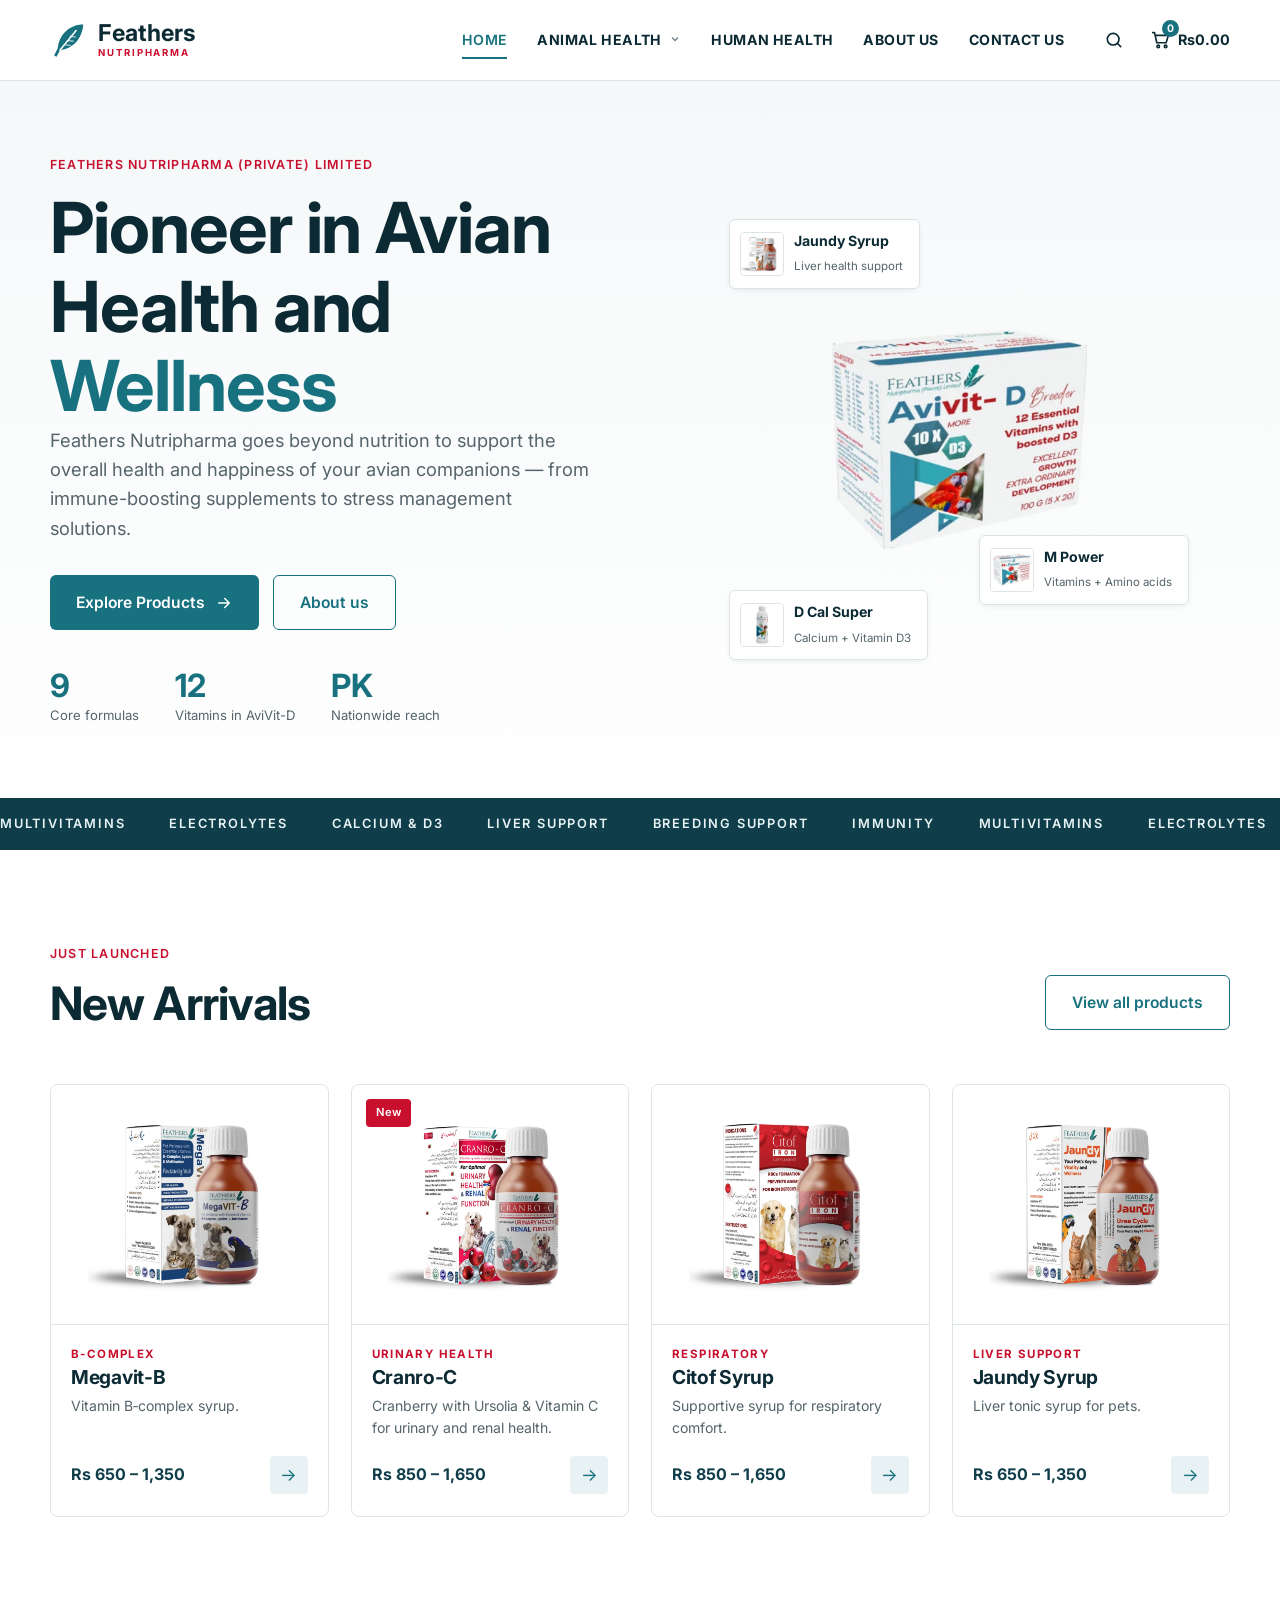
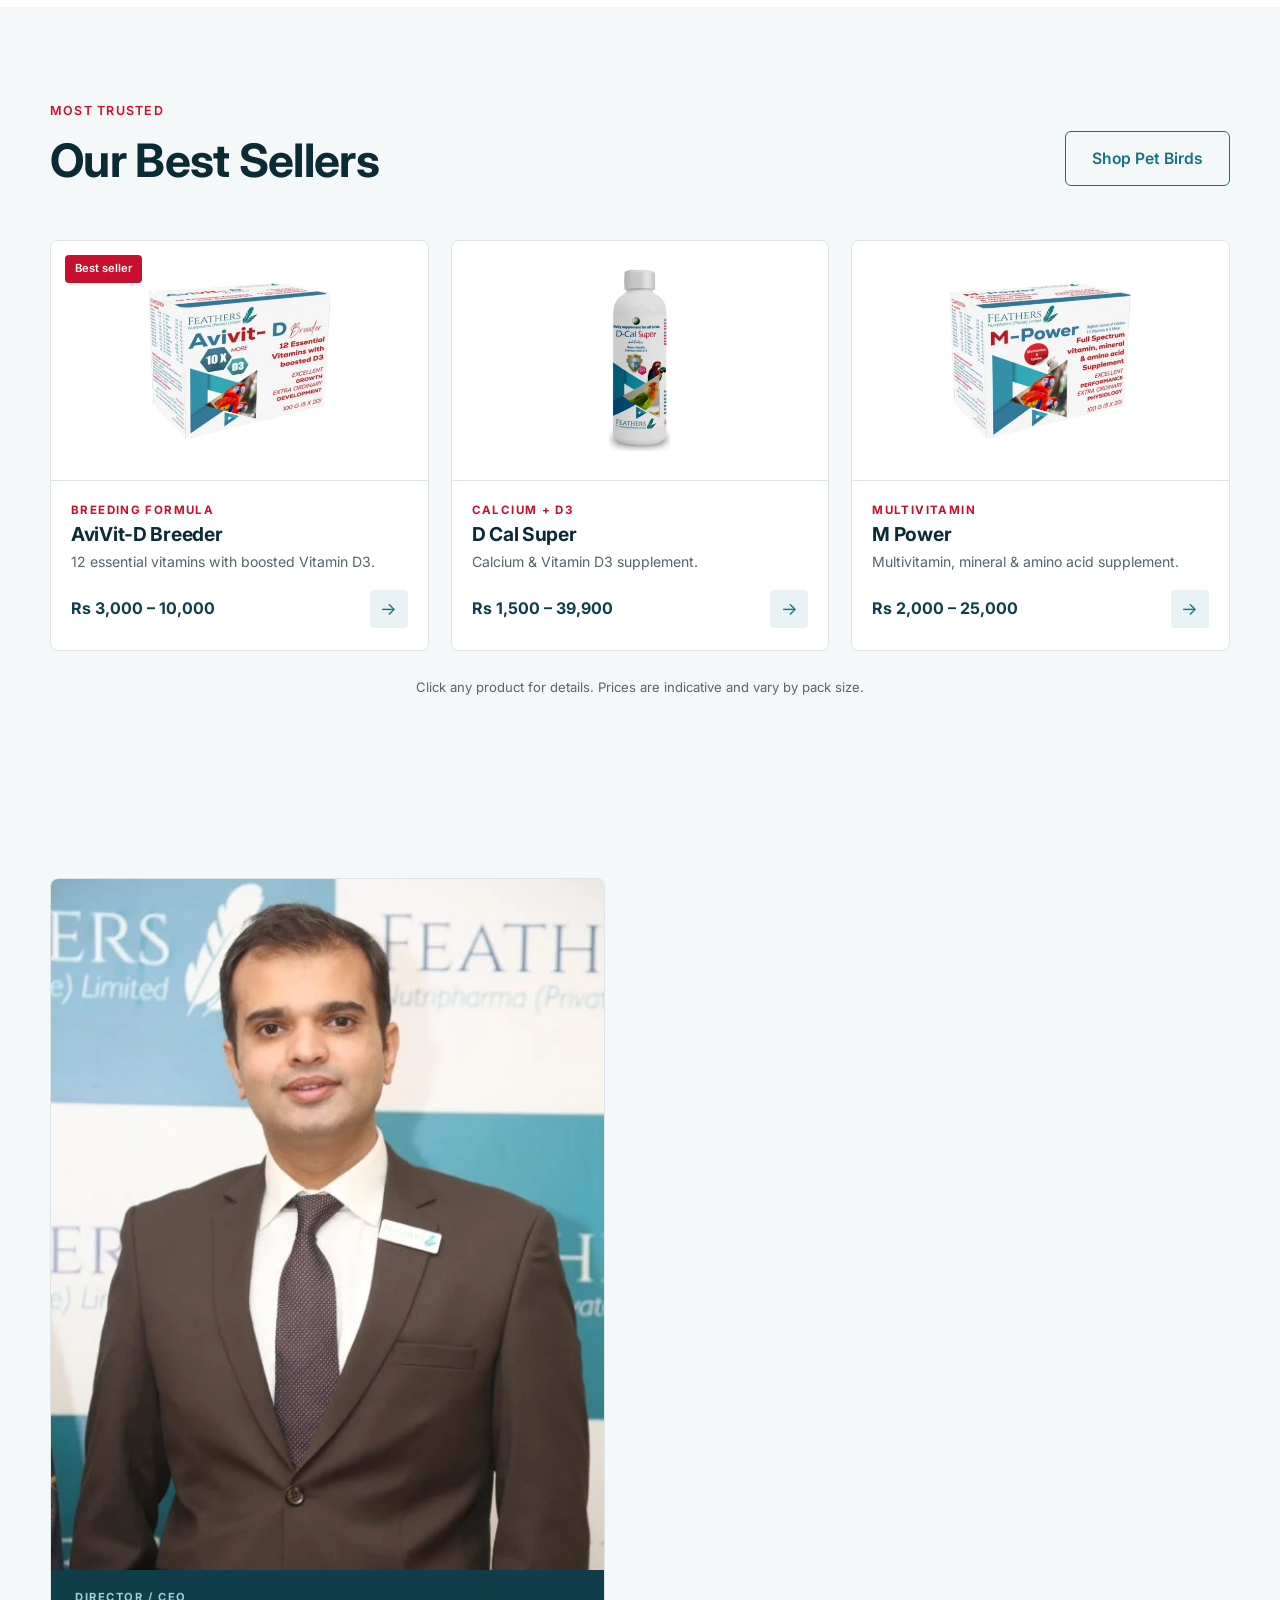
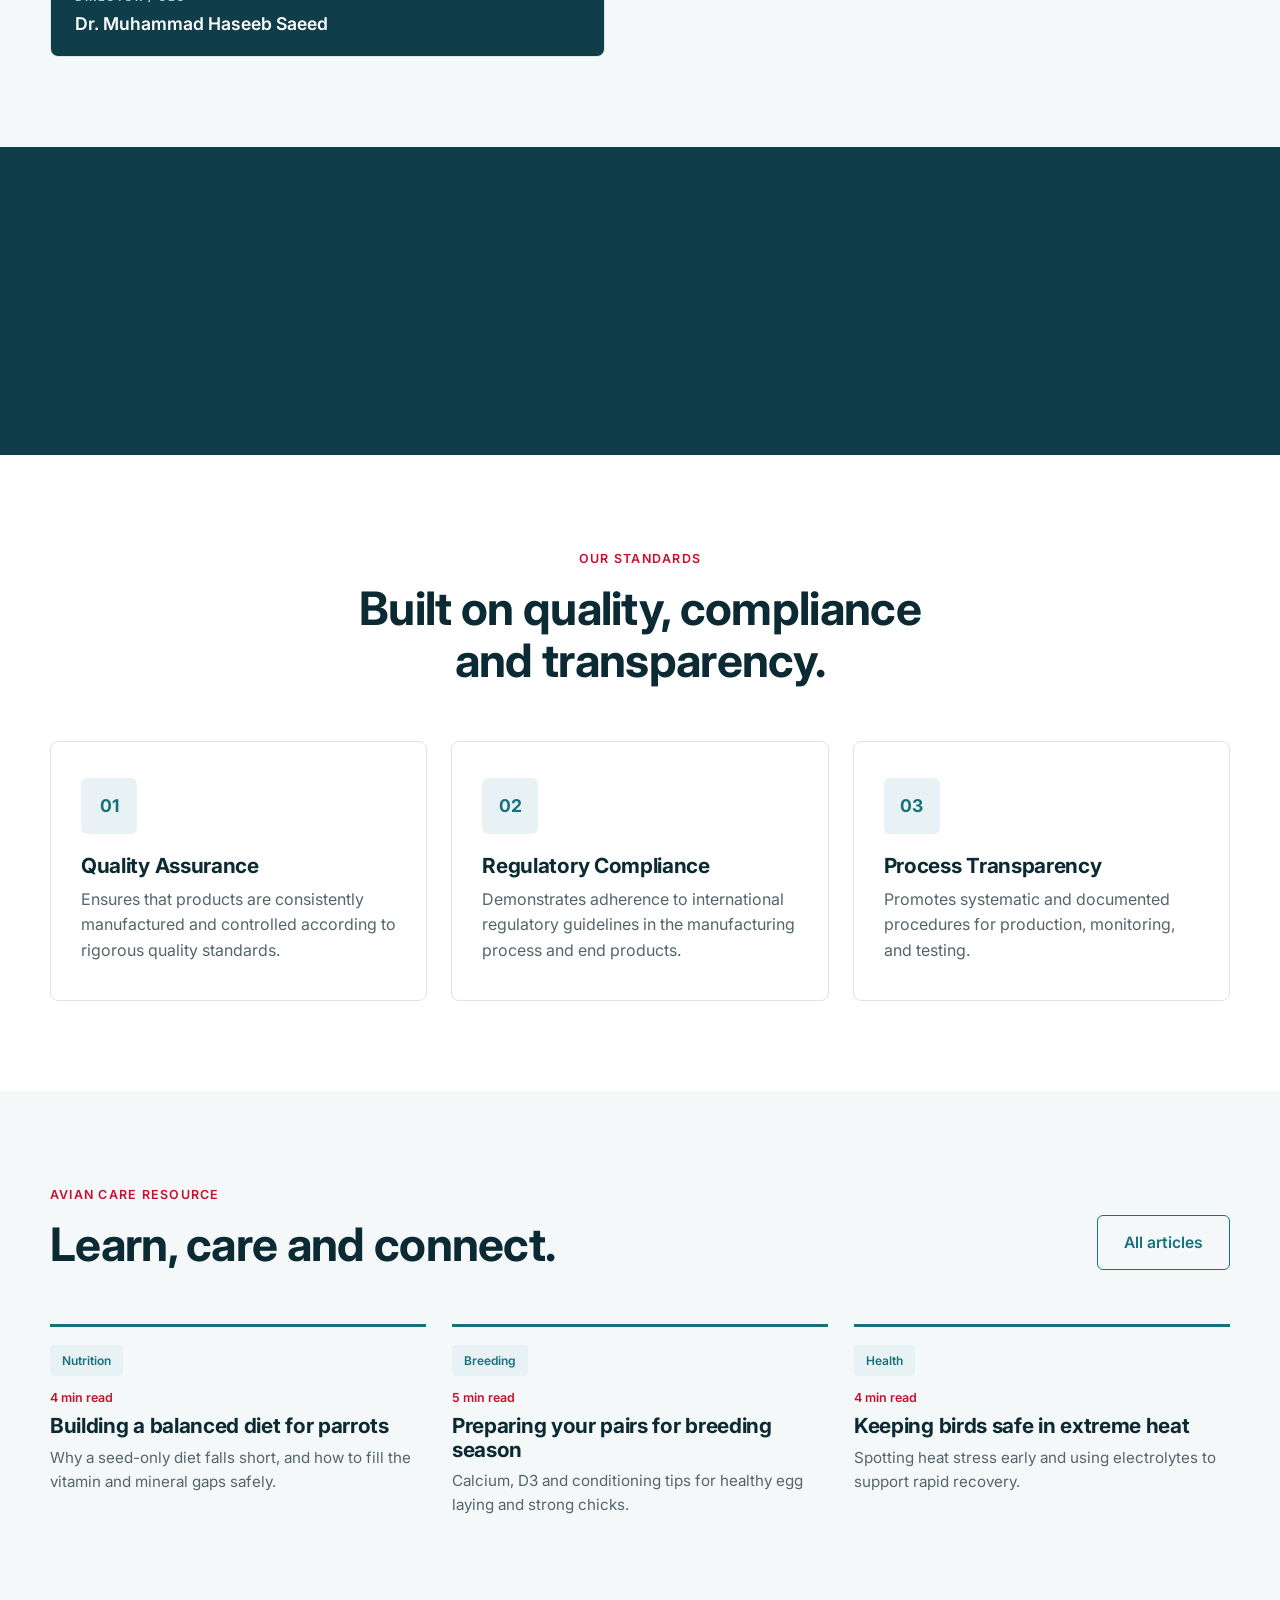
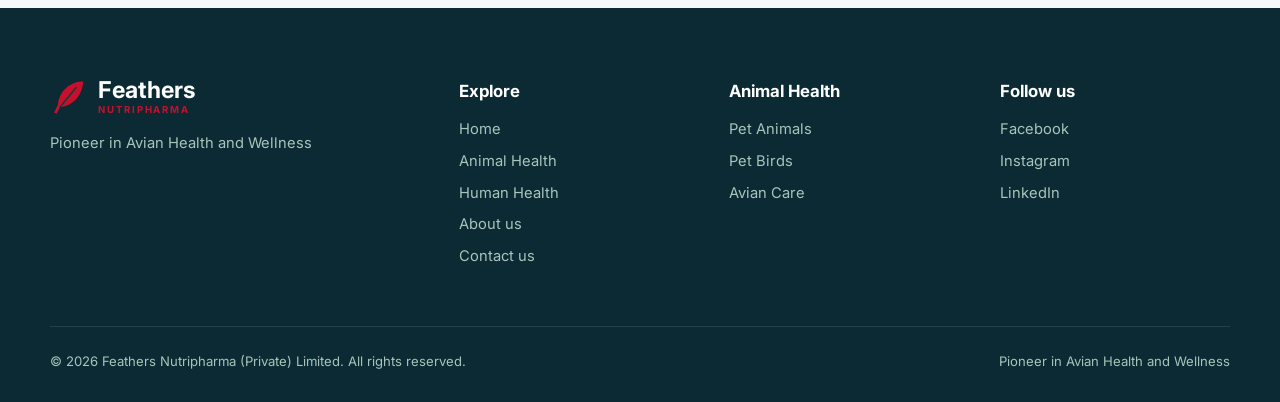
==== commit 22f11a5d: "Add files via upload" ====
--- a/index.html
+++ b/index.html
@@ -124,14 +124,9 @@
   <section class="section about">
     <div class="container about-inner">
       <div class="about-visual reveal">
-        <div class="about-card main showcase">
-          <div class="showcase-grid">
-            <img src="images/products/avivit.webp" alt="AviVit-D Breeder">
-            <img src="images/products/mpower.webp" alt="M-Power">
-            <img src="images/products/dcal.webp" alt="D-Cal Super">
-            <img src="images/products/jaundy.webp" alt="Jaundy Syrup">
-          </div>
-          <p class="showcase-cap"><span>Feathers Nutripharma</span>“Every pet deserves the best care.”</p>
+        <div class="about-card main showcase ceo-portrait">
+          <img src="images/ceo.webp" alt="Dr. Muhammad Haseeb Saeed, Director / CEO of Feathers Nutripharma">
+          <p class="showcase-cap"><span>Director / CEO</span>Dr. Muhammad Haseeb Saeed</p>
         </div>
       </div>
       <div class="about-copy reveal">
--- a/css/style.css
+++ b/css/style.css
@@ -537,3 +537,84 @@
   .holistic-inner{flex-direction:column;align-items:flex-start}
 }
 @media (max-width:520px){.product-grid.cols3{grid-template-columns:1fr}}
+
+/* ===== Product popup purchase UI ===== */
+.opt-label{font-size:.75rem;font-weight:700;letter-spacing:.1em;text-transform:uppercase;color:var(--muted);margin-bottom:8px}
+.sizes .size-opt{padding:8px 16px;border:1.5px solid var(--line);border-radius:4px;background:#fff;font-weight:600;font-size:.85rem;color:var(--ink);cursor:pointer}
+.sizes .size-opt.active{border-color:var(--green-700);background:var(--green-100);color:var(--green-700)}
+.m-info .price.m-price{font-size:1.5rem;margin:6px 0 16px}
+.buy-row{display:flex;gap:12px;margin-bottom:12px}
+.buy-row .btn{flex:1;justify-content:center}
+.qty{display:inline-flex;align-items:center;border:1.5px solid var(--line);border-radius:6px;background:#fff}
+.qty button{width:38px;height:44px;font-size:1.2rem;color:var(--green-900)}
+.qty span{min-width:34px;text-align:center;font-weight:600}
+.qty.sm button{width:28px;height:30px;font-size:1rem}
+.qty.sm span{min-width:26px;font-size:.9rem}
+.enq{display:block;text-align:center;margin-top:14px;font-size:.85rem;color:var(--muted);text-decoration:underline}
+
+/* ===== Cart drawer ===== */
+.cart-drawer{position:fixed;inset:0;z-index:150;visibility:hidden}
+.cart-drawer.open{visibility:visible}
+.cd-backdrop{position:absolute;inset:0;background:rgba(11,42,51,.55);opacity:0;transition:opacity .25s}
+.cart-drawer.open .cd-backdrop{opacity:1}
+.cd-panel{position:absolute;top:0;right:0;height:100%;width:min(420px,100%);background:#fff;display:flex;flex-direction:column;transform:translateX(100%);transition:transform .3s;box-shadow:-10px 0 30px rgba(0,0,0,.15)}
+.cart-drawer.open .cd-panel{transform:none}
+.cd-head{display:flex;justify-content:space-between;align-items:center;padding:20px 24px;border-bottom:1px solid var(--line)}
+.cd-head h3{font-size:1.2rem}
+.cd-x{font-size:1.8rem;line-height:1;color:var(--muted)}
+.cd-items{flex:1;overflow:auto;padding:8px 24px}
+.cd-empty{padding:30px 0;color:var(--muted)}
+.cd-item{display:grid;grid-template-columns:64px 1fr auto;gap:14px;align-items:start;padding:16px 0;border-bottom:1px solid var(--line)}
+.cd-item img{width:64px;height:64px;object-fit:contain;border:1px solid var(--line);border-radius:4px;background:#fff}
+.cd-info b{display:block;color:var(--green-900);font-size:.95rem}
+.cd-info small{display:block;color:var(--muted);margin-bottom:8px}
+.cd-price{text-align:right;font-weight:700;color:var(--green-800);font-size:.95rem;display:grid;gap:6px;justify-items:end}
+.cd-rm{font-size:.75rem;font-weight:500;color:var(--muted);text-decoration:underline}
+.cd-foot{padding:20px 24px;border-top:1px solid var(--line);display:grid;gap:12px;background:var(--cream)}
+.cd-sub{display:flex;justify-content:space-between;font-size:1.05rem}
+.cd-note{font-size:.8rem;color:var(--muted)}
+.cd-foot .btn{justify-content:center}
+
+/* ===== Checkout ===== */
+.checkout{background:#fff}
+.co-grid{display:grid;grid-template-columns:1.1fr .9fr;gap:0;min-height:70vh}
+.co-form-col{padding:48px 48px 60px 0;display:grid;align-content:start}
+.co-summary{background:var(--cream);border-left:1px solid var(--line);padding:48px 0 60px 40px;margin-right:calc(50% - 50vw);padding-right:calc(50vw - 50% + 0px);align-self:stretch}
+.co-head{display:flex;justify-content:space-between;align-items:baseline;margin-bottom:12px}
+.co-head h2,.co-h{font-size:1.25rem;font-family:var(--sans);font-weight:700}
+.co-head a{font-size:.88rem;color:var(--green-700);text-decoration:underline}
+.co-h{margin:30px 0 12px}
+.co-in,.co-select select{width:100%;font:inherit;padding:14px 14px;border:1px solid #cfd6d9;border-radius:6px;background:#fff;color:var(--ink);margin-bottom:12px}
+.co-in:focus,.co-select select:focus{outline:2px solid var(--green-700);outline-offset:-1px;border-color:transparent}
+.co-two{display:grid;grid-template-columns:1fr 1fr;gap:12px}
+.co-check{display:flex;gap:10px;align-items:center;font-size:.9rem;margin:2px 0 4px}
+.co-select{display:block;position:relative}
+.co-select span{position:absolute;top:7px;left:15px;font-size:.7rem;color:var(--muted);z-index:1}
+.co-select select{padding-top:24px;padding-bottom:6px}
+.co-submit{margin-top:14px;padding:16px;justify-content:center}
+.co-summary{max-width:none}
+.co-item{display:grid;grid-template-columns:64px 1fr auto;gap:14px;align-items:center;margin-bottom:16px}
+.co-thumb{position:relative;width:64px;height:64px;border:1px solid var(--line);border-radius:8px;background:#fff}
+.co-thumb img{width:100%;height:100%;object-fit:contain;padding:4px}
+.co-thumb i{position:absolute;top:-8px;right:-8px;min-width:20px;height:20px;border-radius:10px;background:#16252b;color:#fff;font-size:.72rem;font-style:normal;display:grid;place-items:center;padding:0 5px}
+.co-name b{display:block;font-size:.92rem;font-weight:500}
+.co-name small{color:var(--muted)}
+.co-row{display:flex;justify-content:space-between;font-size:.92rem;margin-top:10px}
+.co-muted{color:var(--muted);font-size:.85rem}
+.co-row.total{margin-top:18px;font-size:1.2rem;font-weight:700}
+.co-row.total small{font-size:.72rem;font-weight:400;color:var(--muted);margin-right:4px}
+.co-done{padding:30px 0}
+.co-done p{margin:12px 0 22px;color:var(--muted)}
+@media (max-width:860px){
+  .co-grid{grid-template-columns:1fr}
+  .co-form-col{padding:32px 0}
+  .co-summary{margin:0 calc(50% - 50vw);padding:28px 16px;border-left:0;border-top:1px solid var(--line);order:-1}
+  .co-two{grid-template-columns:1fr}
+}
+.checkout{overflow:hidden}
+.co-summary{margin-right:0;padding-right:0;box-shadow:100vw 0 0 0 var(--cream)}
+@media (max-width:860px){.co-summary{margin:0 -16px;padding:28px 16px;box-shadow:none}}
+
+/* CEO photo */
+.ceo-portrait img{width:100%;aspect-ratio:4/5;object-fit:cover;object-position:50% 12%;display:block}
+.ceo-photo{flex:none;width:84px;height:84px;border-radius:6px;object-fit:cover;object-position:50% 12%}
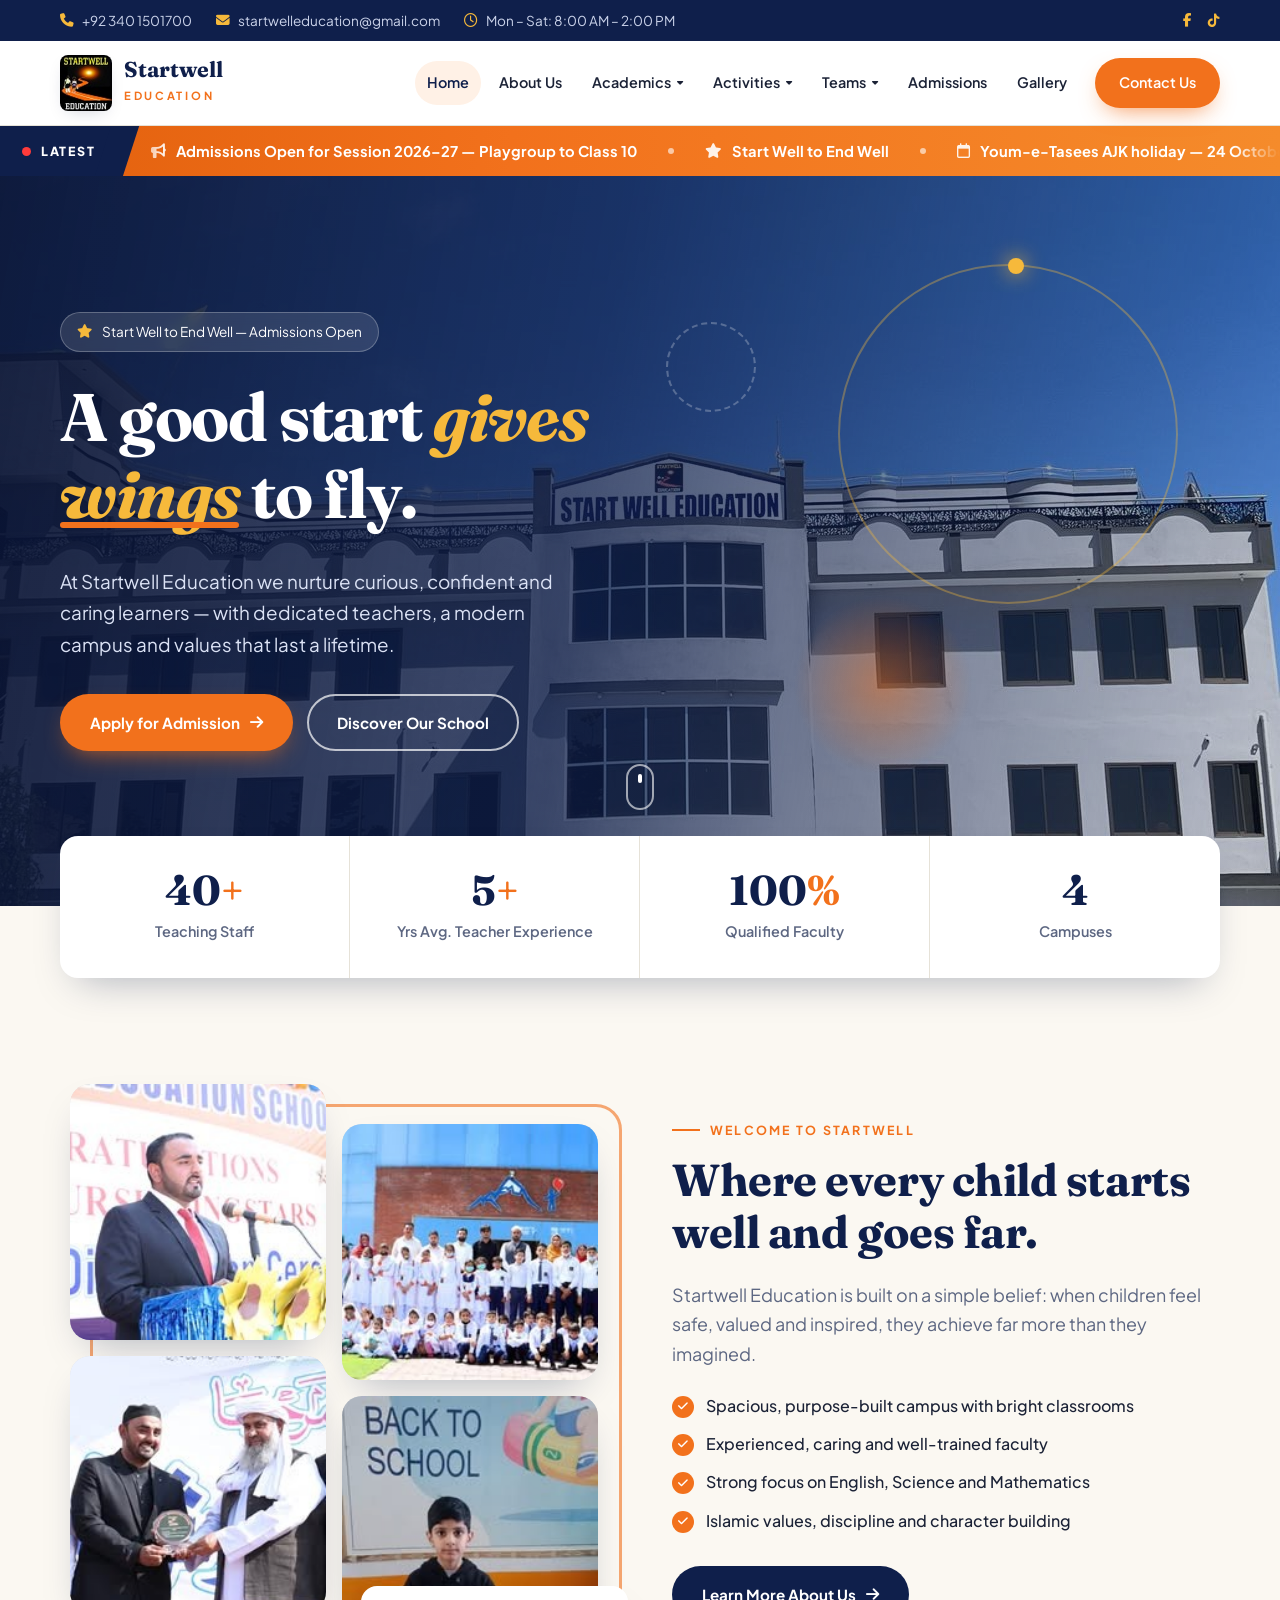
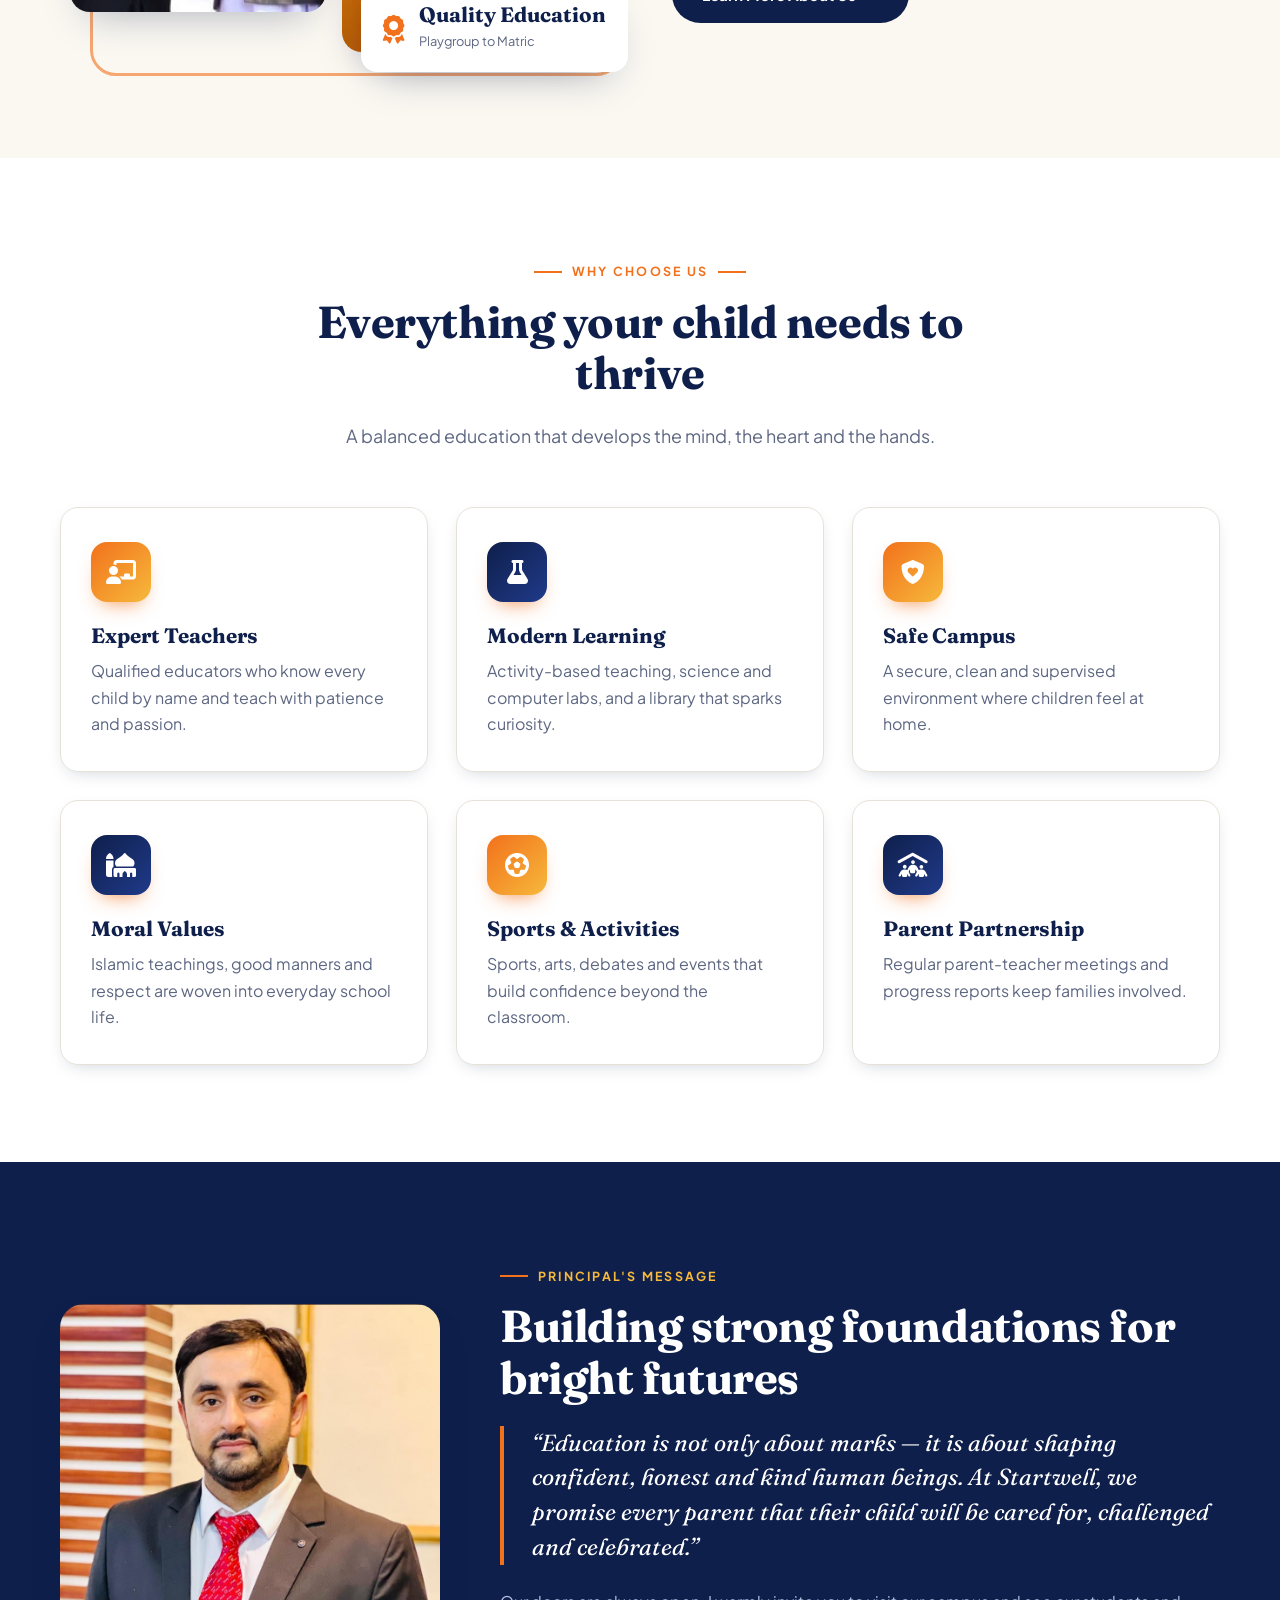
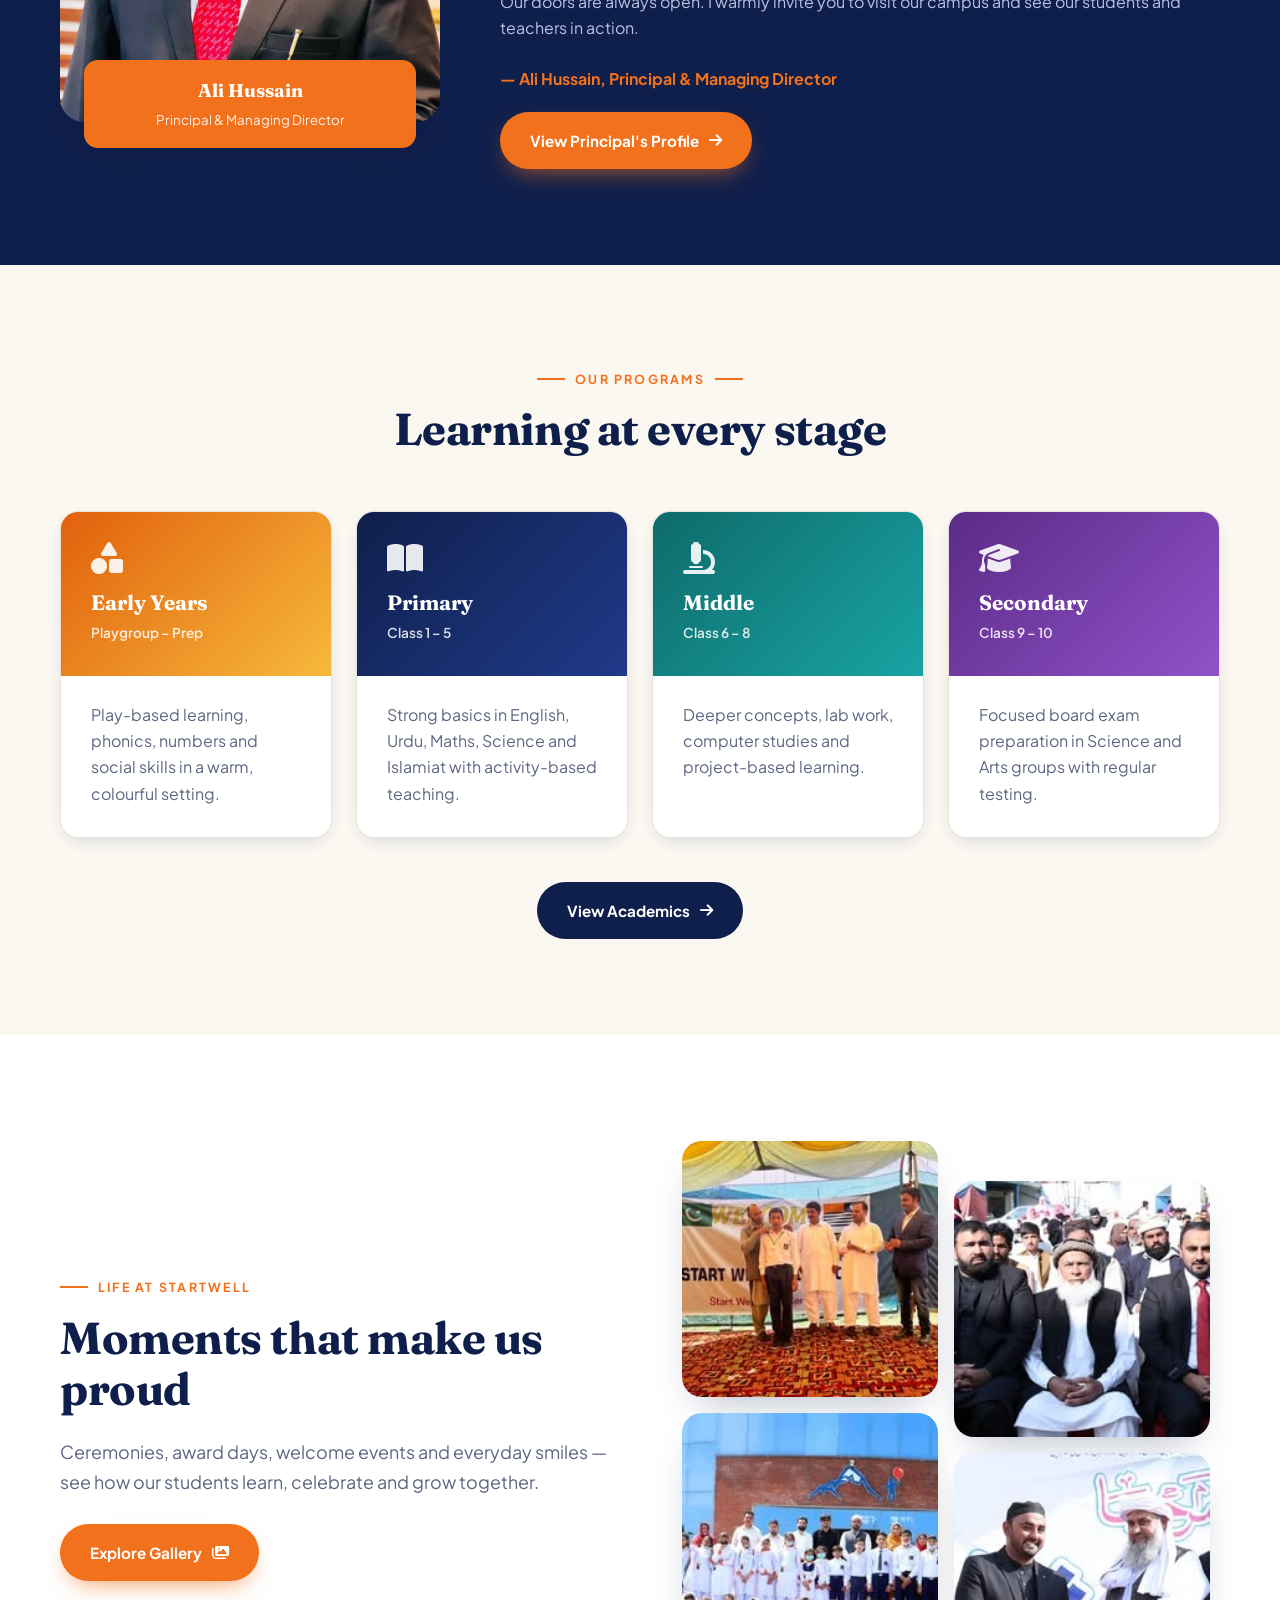
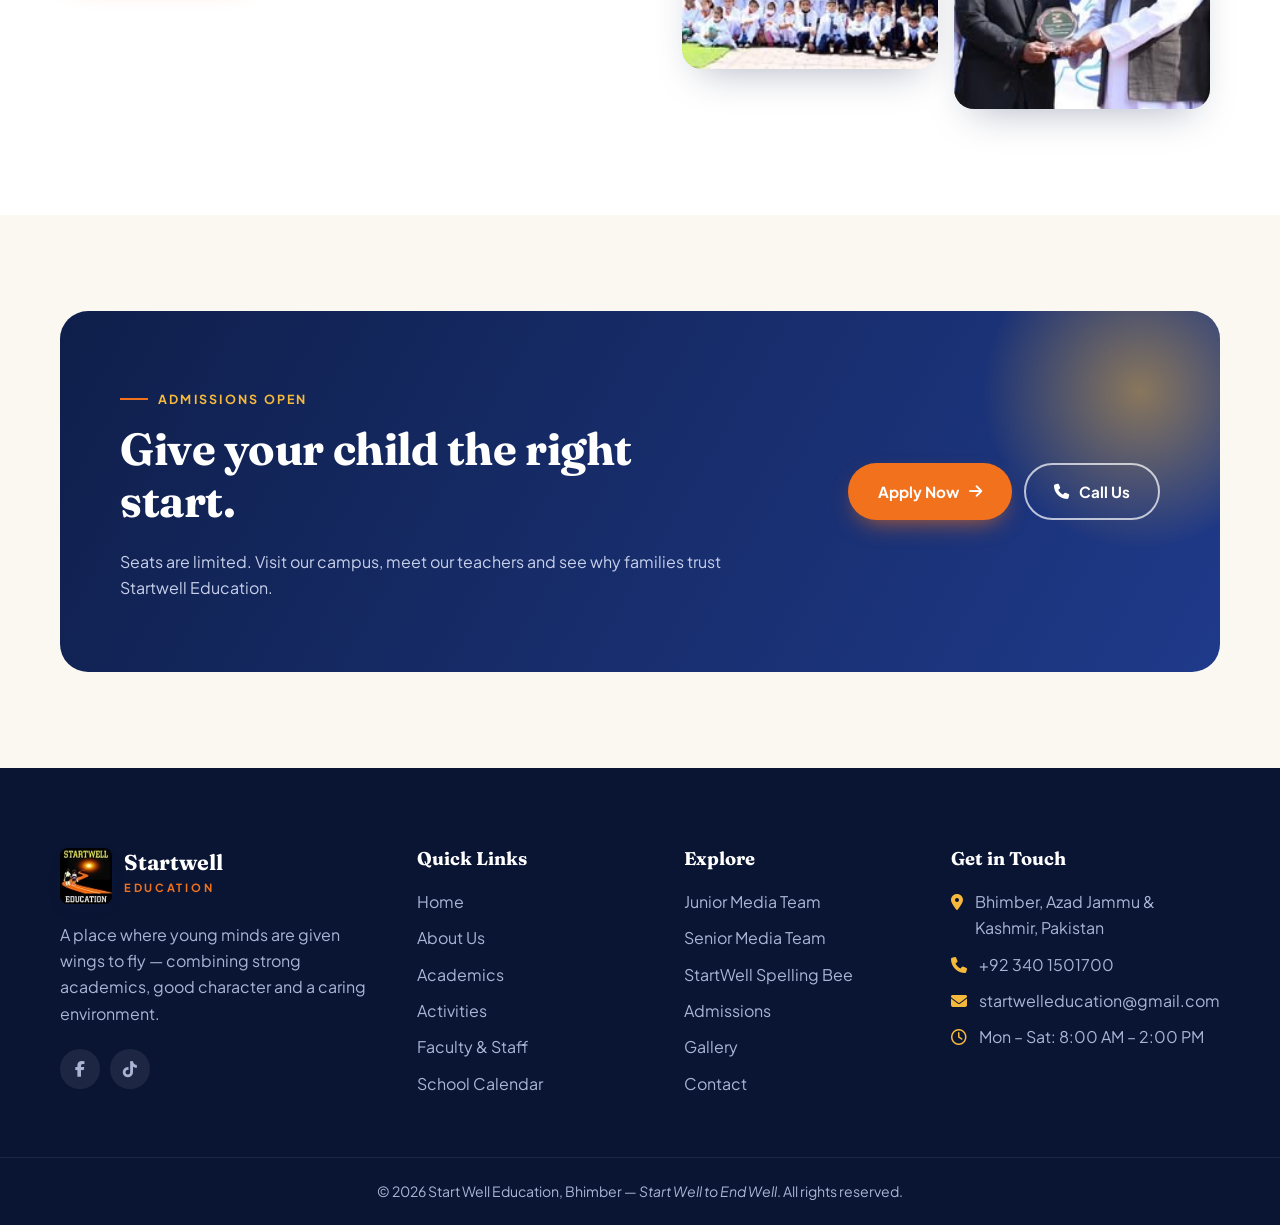
==== commit a7e61caf: "Add files via upload" ====
--- a/index.html
+++ b/index.html
@@ -1,206 +1,254 @@
-<!doctype html>
+<!DOCTYPE html>
 <html lang="en">
 <head>
-  <meta charset="utf-8" />
-  <meta name="viewport" content="width=device-width, initial-scale=1" />
-  <title>Feathers Nutripharma | Science-Led Avian & Pet Nutrition</title>
-  <meta name="description" content="Scientifically formulated vitamins, minerals, electrolytes and health syrups for pet birds and animals in Pakistan." />
-  <link rel="icon" href="data:image/svg+xml,%3Csvg xmlns='http://www.w3.org/2000/svg' viewBox='0 0 64 64'%3E%3Cpath d='M50 6C30 8 14 24 12 46l-6 12 4 2 6-11c20-2 36-18 38-43z' fill='%230f5c4d'/%3E%3C/svg%3E" />
-  <link rel="preconnect" href="https://fonts.googleapis.com" />
-  <link rel="preconnect" href="https://fonts.gstatic.com" crossorigin />
-  <link href="https://fonts.googleapis.com/css2?family=Fraunces:ital,opsz,wght@0,9..144,400;0,9..144,600;0,9..144,700;1,9..144,400;1,9..144,600&family=Inter:wght@400;500;600;700&display=swap" rel="stylesheet" />
-  <link rel="stylesheet" href="css/style.css" />
+<meta charset="UTF-8">
+<meta name="viewport" content="width=device-width, initial-scale=1.0">
+<title>Startwell Education | A Good Start Gives Wings to Fly</title>
+<meta name="description" content="Startwell Education — a modern school offering quality education from Playgroup to Matric with caring teachers and a safe campus.">
+<link rel="icon" href="images/logo.jpg">
+<link rel="preconnect" href="https://fonts.googleapis.com">
+<link rel="preconnect" href="https://fonts.gstatic.com" crossorigin>
+<link href="https://fonts.googleapis.com/css2?family=Fraunces:ital,opsz,wght@0,9..144,600;0,9..144,700;1,9..144,600&family=Plus+Jakarta+Sans:wght@400;500;600;700;800&display=swap" rel="stylesheet">
+<link rel="stylesheet" href="https://cdnjs.cloudflare.com/ajax/libs/font-awesome/6.5.2/css/all.min.css">
+<link rel="stylesheet" href="css/style.css">
 </head>
 <body>
-
-  <header class="header" id="header">
-    <div class="container header-inner">
-      <a href="index.html" class="logo" aria-label="Feathers Nutripharma home">
-        <svg viewBox="0 0 64 64" class="logo-mark" aria-hidden="true">
-          <path d="M52 6C31 8 15 24 13 46l-6 12 4 2 6-11c21-2 37-18 39-43z" fill="currentColor"/>
-          <path d="M17 49L44 16" stroke="#fff" stroke-width="2.5" stroke-linecap="round"/>
-          <path d="M24 40l10 1M29 33l10 1M34 26l9 1" stroke="#fff" stroke-width="2" stroke-linecap="round" opacity=".7"/>
-        </svg>
-        <span class="logo-text"><strong>Feathers</strong><small>NUTRIPHARMA</small></span>
-      </a>
-      <nav class="nav" id="nav">
-        <a href="index.html" class="active" aria-current="page">Home</a>
-        <div class="has-sub">
-          <a href="products.html">Animal Health <svg class="chev" viewBox="0 0 24 24" width="12" height="12" fill="none" stroke="currentColor" stroke-width="2.5"><path d="M6 9l6 6 6-6"/></svg></a>
-          <div class="sub"><a href="products.html?cat=animals">Pet Animals</a><a href="products.html?cat=birds">Pet Birds</a></div>
-        </div>
-        <a href="human-health.html">Human Health</a>
-        <a href="about.html">About us</a>
-        <a href="contact.html">Contact us</a>
-      </nav>
-      <div class="head-tools">
-        <button class="icon-btn" id="searchBtn" aria-label="Search products"><svg viewBox="0 0 24 24" width="20" height="20" fill="none" stroke="currentColor" stroke-width="2" stroke-linecap="round"><circle cx="11" cy="11" r="7"/><path d="M20 20l-3.5-3.5"/></svg></button>
-        <a class="cart" href="products.html" aria-label="Shopping cart"><svg viewBox="0 0 24 24" width="22" height="22" fill="none" stroke="currentColor" stroke-width="1.8" stroke-linecap="round" stroke-linejoin="round"><path d="M3 4h2l2.4 11h10.2L20 7H6.2"/><circle cx="9" cy="19" r="1.4"/><circle cx="17" cy="19" r="1.4"/></svg><span class="cart-count">0</span><b>Rs0.00</b></a>
-      </div>
-      <button class="menu-toggle" id="menuToggle" aria-label="Open menu"><span></span><span></span><span></span></button>
-    </div>
-  </header>
-  <div class="search-overlay" id="searchOverlay" aria-hidden="true">
-    <div class="search-box">
-      <button class="search-close" id="searchClose" aria-label="Close search">×</button>
-      <input id="searchInput" type="search" placeholder="Start typing to see products you are looking for." autocomplete="off">
-      <div id="searchResults" class="search-results"></div>
-    </div>
-  </div>
-<!-- Hero -->
-  <section class="hero" id="home">
-    <div class="hero-bg" aria-hidden="true">
-      <div class="blob b1"></div><div class="blob b2"></div><div class="grain"></div>
-    </div>
-    <div class="container hero-inner">
-      <div class="hero-copy reveal">
-        <span class="eyebrow">Feathers Nutripharma (Private) Limited</span>
-        <h1>Pioneer in Avian Health and <em>Wellness</em></h1>
-        <p class="lead">Feathers Nutripharma goes beyond nutrition to support the overall health and happiness of your avian companions — from immune-boosting supplements to stress management solutions.</p>
-        <div class="hero-cta">
-          <a href="products.html" class="btn btn-primary">Explore Products
-            <svg viewBox="0 0 24 24" width="18" height="18"><path d="M5 12h14M13 6l6 6-6 6" stroke="currentColor" stroke-width="2" fill="none" stroke-linecap="round" stroke-linejoin="round"/></svg>
-          </a>
-          <a href="about.html" class="btn btn-ghost">About us</a>
-        </div>
-        <ul class="hero-trust">
-          <li><b data-count="9">0</b><span>Core formulas</span></li>
-          <li><b data-count="12">0</b><span>Vitamins in AviVit-D</span></li>
-          <li><b>PK</b><span>Nationwide reach</span></li>
+<div class="preloader"><div class="pl-inner"><img src="images/logo.jpg" alt=""><div class="pl-bar"></div><small>START WELL TO END WELL</small></div></div>
+<div class="scroll-progress"></div>
+<div class="topbar">
+  <div class="container">
+    <div>
+      <span><i class="fa-solid fa-phone"></i> +92 340 1501700</span>
+      <span class="hide-sm"><i class="fa-solid fa-envelope"></i> startwelleducation@gmail.com</span>
+      <span class="hide-sm"><i class="fa-regular fa-clock"></i> Mon – Sat: 8:00 AM – 2:00 PM</span>
+    </div>
+    <div class="socials">
+      <a href="https://www.facebook.com/startwell.educationbhimber/" target="_blank" rel="noopener" aria-label="Facebook"><i class="fa-brands fa-facebook-f"></i></a>
+      <a href="https://www.tiktok.com/@startwell.edu" target="_blank" rel="noopener" aria-label="TikTok"><i class="fa-brands fa-tiktok"></i></a>
+    </div>
+  </div>
+</div>
+<header class="header">
+  <div class="container">
+    <a href="index.html" class="brand">
+      <img src="images/logo.jpg" alt="Startwell Education logo">
+      <div class="brand-text"><strong>Startwell</strong><small>Education</small></div>
+    </a>
+    <nav class="nav">
+      <button class="menu-toggle nav-close" aria-label="Close menu"><i class="fa-solid fa-xmark"></i></button>
+      <a href="index.html" class="active">Home</a>
+      <a href="aboutus.html">About Us</a>
+      <div class="nav-item">
+        <a href="academics.html">Academics <i class="fa-solid fa-caret-down caret"></i></a>
+        <button class="sub-toggle" aria-label="Show Academics pages"><i class="fa-solid fa-chevron-down"></i></button>
+        <div class="dropdown">
+          <a href="curriculum.html"><i class="fa-solid fa-book-open"></i>Curriculum</a>
+          <a href="faculty.html"><i class="fa-solid fa-chalkboard-user"></i>Faculty &amp; Staff</a>
+          <a href="calendar.html"><i class="fa-regular fa-calendar-days"></i>School Calendar</a>
+        </div>
+      </div>
+      <div class="nav-item">
+        <a href="activities.html">Activities <i class="fa-solid fa-caret-down caret"></i></a>
+        <button class="sub-toggle" aria-label="Show Activities pages"><i class="fa-solid fa-chevron-down"></i></button>
+        <div class="dropdown">
+          <a href="online-activities.html"><i class="fa-brands fa-tiktok"></i>Online Activities</a>
+          <a href="facebook.html"><i class="fa-brands fa-facebook"></i>Facebook Page</a>
+          <a href="projects.html"><i class="fa-solid fa-diagram-project"></i>Projects</a>
+        </div>
+      </div>
+      <div class="nav-item">
+        <a href="teams.html">Teams <i class="fa-solid fa-caret-down caret"></i></a>
+        <button class="sub-toggle" aria-label="Show Teams pages"><i class="fa-solid fa-chevron-down"></i></button>
+        <div class="dropdown">
+          <a href="junior-media-team.html"><i class="fa-solid fa-video"></i>Junior Media Team</a>
+          <a href="senior-media-team.html"><i class="fa-solid fa-microphone-lines"></i>Senior Media Team</a>
+          <a href="spelling-bee.html"><i class="fa-solid fa-spell-check"></i>StartWell Spelling Bee</a>
+        </div>
+      </div>
+      <a href="admissions.html">Admissions</a>
+      <a href="gallery.html">Gallery</a>
+      <a href="contact.html" class="btn btn-primary">Contact Us</a>
+    </nav>
+    <button class="menu-toggle" aria-label="Open menu"><i class="fa-solid fa-bars"></i></button>
+  </div>
+</header>
+<div class="ticker" aria-label="Latest news">
+  <div class="ticker-label"><span class="live-dot"></span>LATEST</div>
+  <div class="ticker-track"><div class="ticker-move"><div class="ticker-group"><a href="admissions.html"><i class="fa-solid fa-bullhorn"></i>Admissions Open for Session 2026–27 — Playgroup to Class 10</a><a href="aboutus.html"><i class="fa-solid fa-star"></i>Start Well to End Well</a><a href="calendar.html"><i class="fa-regular fa-calendar"></i>Youm-e-Tasees AJK holiday — 24 October 2026</a><a href="junior-media-team.html"><i class="fa-solid fa-video"></i>Meet our Junior Media Team — student anchors &amp; reporters</a><a href="spelling-bee.html"><i class="fa-solid fa-spell-check"></i>StartWell Spelling Bee — get ready to spell!</a><a href="faculty.html"><i class="fa-solid fa-school"></i>4 Campuses · 40+ Qualified Teaching Staff</a><a href="admissions.html"><i class="fa-solid fa-book-quran"></i>Hifz Department — admissions open</a><a href="online-activities.html"><i class="fa-brands fa-tiktok"></i>Follow us on TikTok @startwell.edu</a></div><div class="ticker-group" aria-hidden="true"><a href="admissions.html"><i class="fa-solid fa-bullhorn"></i>Admissions Open for Session 2026–27 — Playgroup to Class 10</a><a href="aboutus.html"><i class="fa-solid fa-star"></i>Start Well to End Well</a><a href="calendar.html"><i class="fa-regular fa-calendar"></i>Youm-e-Tasees AJK holiday — 24 October 2026</a><a href="junior-media-team.html"><i class="fa-solid fa-video"></i>Meet our Junior Media Team — student anchors &amp; reporters</a><a href="spelling-bee.html"><i class="fa-solid fa-spell-check"></i>StartWell Spelling Bee — get ready to spell!</a><a href="faculty.html"><i class="fa-solid fa-school"></i>4 Campuses · 40+ Qualified Teaching Staff</a><a href="admissions.html"><i class="fa-solid fa-book-quran"></i>Hifz Department — admissions open</a><a href="online-activities.html"><i class="fa-brands fa-tiktok"></i>Follow us on TikTok @startwell.edu</a></div></div></div>
+</div>
+<section class="hero">
+  <div class="hero-bg"></div>
+  <div class="hero-shapes"><span class="s1"></span><span class="s2"></span><span class="s3"></span></div>
+  <div class="container">
+    <div class="hero-content">
+      <div class="badge reveal"><i class="fa-solid fa-star"></i> Start Well to End Well — Admissions Open</div>
+      <h1 class="hero-title"><span class="w">A</span> <span class="w">good</span> <span class="w">start</span> <em class="w">gives</em> <em class="w">wings</em> <span class="w">to</span> <span class="w">fly.</span></h1>
+      <p class="reveal d2">At Startwell Education we nurture curious, confident and caring learners — with dedicated teachers, a modern campus and values that last a lifetime.</p>
+      <div class="hero-actions reveal d3">
+        <a href="contact.html" class="btn btn-primary">Apply for Admission <i class="fa-solid fa-arrow-right"></i></a>
+        <a href="aboutus.html" class="btn btn-outline">Discover Our School</a>
+      </div>
+    </div>
+  </div>
+  <a href="#welcome" class="scroll-cue" aria-label="Scroll down"><span></span></a>
+</section>
+
+<div class="stats-strip">
+  <div class="container">
+    <div class="stats reveal">
+      <div class="stat"><div class="num"><b data-count="40">0</b><span>+</span></div><p>Teaching Staff</p></div>
+      <div class="stat"><div class="num"><b data-count="5">0</b><span>+</span></div><p>Yrs Avg. Teacher Experience</p></div>
+      <div class="stat"><div class="num"><b data-count="100">0</b><span>%</span></div><p>Qualified Faculty</p></div>
+      <div class="stat"><div class="num"><b data-count="4">0</b></div><p>Campuses</p></div>
+    </div>
+  </div>
+</div>
+
+<section id="welcome">
+  <div class="container grid-2">
+    <div class="collage reveal"><figure class="c1"><img src="images/principal-speech.jpg" alt="Principal addressing a ceremony" loading="lazy"></figure><figure class="c2"><img src="images/group-photo.jpg" alt="Students and staff" loading="lazy"></figure><figure class="c3"><img src="images/award-ceremony.jpg" alt="Award presentation" loading="lazy"></figure><figure class="c4"><img src="images/back-to-school.jpg" alt="Back to school" loading="lazy"></figure><div class="float-badge"><i class="fa-solid fa-award"></i><div><strong>Quality Education</strong><small>Playgroup to Matric</small></div></div></div>
+    <div class="reveal d1">
+      <span class="eyebrow">Welcome to Startwell</span>
+      <h2>Where every child starts well and goes far.</h2>
+      <p class="lead">Startwell Education is built on a simple belief: when children feel safe, valued and inspired, they achieve far more than they imagined.</p>
+      <ul class="checklist">
+        <li><i class="fa-solid fa-check"></i> Spacious, purpose-built campus with bright classrooms</li>
+        <li><i class="fa-solid fa-check"></i> Experienced, caring and well-trained faculty</li>
+        <li><i class="fa-solid fa-check"></i> Strong focus on English, Science and Mathematics</li>
+        <li><i class="fa-solid fa-check"></i> Islamic values, discipline and character building</li>
+      </ul>
+      <a href="aboutus.html" class="btn btn-dark">Learn More About Us <i class="fa-solid fa-arrow-right"></i></a>
+    </div>
+  </div>
+</section>
+
+<section class="bg-white">
+  <div class="container">
+    <div class="section-head center reveal">
+      <span class="eyebrow">Why Choose Us</span>
+      <h2>Everything your child needs to thrive</h2>
+      <p class="lead">A balanced education that develops the mind, the heart and the hands.</p>
+    </div>
+    <div class="grid-3">
+      <div class="card reveal"><div class="icon"><i class="fa-solid fa-chalkboard-user"></i></div><h3>Expert Teachers</h3><p>Qualified educators who know every child by name and teach with patience and passion.</p></div>
+      <div class="card navy reveal d1"><div class="icon"><i class="fa-solid fa-flask"></i></div><h3>Modern Learning</h3><p>Activity-based teaching, science and computer labs, and a library that sparks curiosity.</p></div>
+      <div class="card reveal d2"><div class="icon"><i class="fa-solid fa-shield-heart"></i></div><h3>Safe Campus</h3><p>A secure, clean and supervised environment where children feel at home.</p></div>
+      <div class="card navy reveal"><div class="icon"><i class="fa-solid fa-mosque"></i></div><h3>Moral Values</h3><p>Islamic teachings, good manners and respect are woven into everyday school life.</p></div>
+      <div class="card reveal d1"><div class="icon"><i class="fa-solid fa-futbol"></i></div><h3>Sports &amp; Activities</h3><p>Sports, arts, debates and events that build confidence beyond the classroom.</p></div>
+      <div class="card navy reveal d2"><div class="icon"><i class="fa-solid fa-people-roof"></i></div><h3>Parent Partnership</h3><p>Regular parent-teacher meetings and progress reports keep families involved.</p></div>
+    </div>
+  </div>
+</section>
+
+<section class="bg-navy">
+  <div class="container principal">
+    <div class="principal-photo reveal">
+      <img src="images/principal.jpg" alt="Ali Hussain, Principal of Start Well Education">
+      <div class="tag"><strong>Ali Hussain</strong><small>Principal &amp; Managing Director</small></div>
+    </div>
+    <div class="reveal d1">
+      <span class="eyebrow" style="color:var(--gold)">Principal&#39;s Message</span>
+      <h2>Building strong foundations for bright futures</h2>
+      <blockquote>“Education is not only about marks — it is about shaping confident, honest and kind human beings. At Startwell, we promise every parent that their child will be cared for, challenged and celebrated.”</blockquote>
+      <p style="margin-top:24px;color:#b8c3e3">Our doors are always open. I warmly invite you to visit our campus and see our students and teachers in action.</p>
+      <div class="signature">— Ali Hussain, Principal &amp; Managing Director</div><a href="faculty.html#principal" class="btn btn-primary" style="margin-top:20px">View Principal&#39;s Profile <i class="fa-solid fa-arrow-right"></i></a>
+    </div>
+  </div>
+</section>
+
+<section>
+  <div class="container">
+    <div class="section-head center reveal">
+      <span class="eyebrow">Our Programs</span>
+      <h2>Learning at every stage</h2>
+    </div>
+    <div class="grid-4">
+      <div class="program reveal"><div class="program-top o"><i class="fa-solid fa-shapes"></i><h3>Early Years</h3><span>Playgroup – Prep</span></div><div class="program-body"><p style="color:var(--muted);margin:0">Play-based learning, phonics, numbers and social skills in a warm, colourful setting.</p></div></div>
+      <div class="program reveal d1"><div class="program-top"><i class="fa-solid fa-book-open"></i><h3>Primary</h3><span>Class 1 – 5</span></div><div class="program-body"><p style="color:var(--muted);margin:0">Strong basics in English, Urdu, Maths, Science and Islamiat with activity-based teaching.</p></div></div>
+      <div class="program reveal d2"><div class="program-top t"><i class="fa-solid fa-microscope"></i><h3>Middle</h3><span>Class 6 – 8</span></div><div class="program-body"><p style="color:var(--muted);margin:0">Deeper concepts, lab work, computer studies and project-based learning.</p></div></div>
+      <div class="program reveal d3"><div class="program-top p"><i class="fa-solid fa-graduation-cap"></i><h3>Secondary</h3><span>Class 9 – 10</span></div><div class="program-body"><p style="color:var(--muted);margin:0">Focused board exam preparation in Science and Arts groups with regular testing.</p></div></div>
+    </div>
+    <div style="text-align:center;margin-top:44px" class="reveal"><a href="academics.html" class="btn btn-dark">View Academics <i class="fa-solid fa-arrow-right"></i></a></div>
+  </div>
+</section>
+
+<section class="bg-white">
+  <div class="container grid-2">
+    <div class="reveal">
+      <span class="eyebrow">Life at Startwell</span>
+      <h2>Moments that make us proud</h2>
+      <p class="lead">Ceremonies, award days, welcome events and everyday smiles — see how our students learn, celebrate and grow together.</p>
+      <a href="gallery.html" class="btn btn-primary" style="margin-top:10px">Explore Gallery <i class="fa-solid fa-images"></i></a>
+    </div>
+    <div class="collage reveal"><figure class="c1"><img src="images/welcome-ceremony.jpg" alt="Welcome ceremony" loading="lazy"></figure><figure class="c2"><img src="images/guests-ceremony.jpg" alt="Honourable guests" loading="lazy"></figure><figure class="c3"><img src="images/group-photo.jpg" alt="Students and staff" loading="lazy"></figure><figure class="c4"><img src="images/award-ceremony.jpg" alt="Award presentation" loading="lazy"></figure></div>
+  </div>
+</section>
+<section>
+  <div class="container">
+    <div class="cta reveal">
+      <div>
+        <span class="eyebrow" style="color:var(--gold)">Admissions Open</span>
+        <h2>Give your child the right start.</h2>
+        <p>Seats are limited. Visit our campus, meet our teachers and see why families trust Startwell Education.</p>
+      </div>
+      <div class="actions">
+        <a href="contact.html" class="btn btn-primary">Apply Now <i class="fa-solid fa-arrow-right"></i></a>
+        <a href="tel:+923401501700" class="btn btn-outline"><i class="fa-solid fa-phone"></i> Call Us</a>
+      </div>
+    </div>
+  </div>
+</section>
+<footer class="footer">
+  <div class="container">
+    <div class="footer-grid">
+      <div>
+        <a href="index.html" class="brand" style="margin-bottom:18px">
+          <img src="images/logo.jpg" alt="Startwell Education logo">
+          <div class="brand-text"><strong>Startwell</strong><small>Education</small></div>
+        </a>
+        <p>A place where young minds are given wings to fly — combining strong academics, good character and a caring environment.</p>
+        <div class="socials">
+          <a href="https://www.facebook.com/startwell.educationbhimber/" target="_blank" rel="noopener" aria-label="Facebook"><i class="fa-brands fa-facebook-f"></i></a>
+          <a href="https://www.tiktok.com/@startwell.edu" target="_blank" rel="noopener" aria-label="TikTok"><i class="fa-brands fa-tiktok"></i></a>
+        </div>
+      </div>
+      <div>
+        <h4>Quick Links</h4>
+        <ul>
+          <li><a href="index.html">Home</a></li>
+          <li><a href="aboutus.html">About Us</a></li>
+          <li><a href="academics.html">Academics</a></li>
+          <li><a href="activities.html">Activities</a></li>
+          <li><a href="faculty.html">Faculty &amp; Staff</a></li>
+          <li><a href="calendar.html">School Calendar</a></li>
         </ul>
       </div>
-
-      <div class="hero-visual reveal">
-        <div class="orbit">
-          <div class="ring r1"></div><div class="ring r2"></div>
-          <img class="hero-photo" src="images/products/avivit.webp" alt="AviVit-D Breeder by Feathers Nutripharma">
-          <div class="float-card fc1">
-            <img class="fc-thumb" src="images/products/jaundy.webp" alt="">
-            <div><b>Jaundy Syrup</b><small>Liver health support</small></div>
-          </div>
-          <div class="float-card fc2">
-            <img class="fc-thumb" src="images/products/dcal.webp" alt="">
-            <div><b>D Cal Super</b><small>Calcium + Vitamin D3</small></div>
-          </div>
-          <div class="float-card fc3">
-            <img class="fc-thumb" src="images/products/mpower.webp" alt="">
-            <div><b>M Power</b><small>Vitamins + Amino acids</small></div>
-          </div>
-        </div>
-      </div>
-    </div>
-    <div class="marquee" aria-hidden="true">
-      <div class="marquee-track">
-        <span>Multivitamins</span><span>✦</span><span>Electrolytes</span><span>✦</span><span>Calcium & D3</span><span>✦</span><span>Liver Support</span><span>✦</span><span>Breeding Support</span><span>✦</span><span>Immunity</span><span>✦</span>
-        <span>Multivitamins</span><span>✦</span><span>Electrolytes</span><span>✦</span><span>Calcium & D3</span><span>✦</span><span>Liver Support</span><span>✦</span><span>Breeding Support</span><span>✦</span><span>Immunity</span><span>✦</span>
-      </div>
-    </div>
-  </section>
-
-  <!-- New arrivals -->
-  <section class="section" id="new">
-    <div class="container">
-      <div class="section-head split reveal">
-        <div><span class="eyebrow">Just launched</span><h2>New Arrivals</h2></div>
-        <a href="products.html" class="btn btn-ghost">View all products</a>
-      </div>
-      <div class="product-grid" id="newGrid" data-ids="megavitb,cranro,citof,jaundy"></div>
-    </div>
-  </section>
-
-  <!-- Best sellers -->
-  <section class="section alt" id="best">
-    <div class="container">
-      <div class="section-head split reveal">
-        <div><span class="eyebrow">Most trusted</span><h2>Our Best Sellers</h2></div>
-        <a href="products.html?cat=birds" class="btn btn-ghost">Shop Pet Birds</a>
-      </div>
-      <div class="product-grid cols3" id="bestGrid" data-ids="avivit,dcal,mpower"></div>
-      <p class="note">Click any product for details. Prices are indicative and vary by pack size.</p>
-    </div>
-  </section>
-
-  <!-- CEO message -->
-  <section class="section about">
-    <div class="container about-inner">
-      <div class="about-visual reveal">
-        <div class="about-card main showcase ceo-portrait">
-          <img src="images/ceo.webp" alt="Dr. Muhammad Haseeb Saeed, Director / CEO of Feathers Nutripharma">
-          <p class="showcase-cap"><span>Director / CEO</span>Dr. Muhammad Haseeb Saeed</p>
-        </div>
-      </div>
-      <div class="about-copy reveal">
-        <span class="eyebrow">Message from the CEO</span>
-        <h2>Dr. Muhammad Haseeb Saeed</h2>
-        <p><b>Director / CEO</b></p>
-        <p>At Feathers Nutripharma Pvt Ltd, our vision is driven by a deep commitment to enhancing the health and well-being of pets through innovation, research and high-quality nutritional solutions.</p>
-        <a href="about.html" class="btn btn-primary">Read More</a>
-      </div>
-    </div>
-  </section>
-
-  <!-- Holistic avian care -->
-  <section class="holistic">
-    <div class="container holistic-inner reveal">
-      <div>
-        <span class="eyebrow light">Holistic Avian Care</span>
-        <h2>Holistic Avian Care Beyond Nutrition</h2>
-        <p>Feathers Nutripharma goes beyond nutrition to support the overall health and happiness of your avian companions. From immune-boosting supplements to stress management solutions.</p>
-      </div>
-      <a href="products.html?cat=birds" class="btn btn-gold">SHOP NOW</a>
-    </div>
-  </section>
-
-  <!-- Quality -->
-  <section class="section">
-    <div class="container">
-      <div class="section-head center reveal"><span class="eyebrow">Our standards</span><h2>Built on quality, compliance and transparency.</h2></div>
-      <div class="values-grid">
-        <div class="value-card reveal"><span class="value-ico">01</span><h3>Quality Assurance</h3><p>Ensures that products are consistently manufactured and controlled according to rigorous quality standards.</p></div>
-        <div class="value-card reveal"><span class="value-ico">02</span><h3>Regulatory Compliance</h3><p>Demonstrates adherence to international regulatory guidelines in the manufacturing process and end products.</p></div>
-        <div class="value-card reveal"><span class="value-ico">03</span><h3>Process Transparency</h3><p>Promotes systematic and documented procedures for production, monitoring, and testing.</p></div>
-      </div>
-    </div>
-  </section>
-
-  <!-- Avian care resource -->
-  <section class="section alt care">
-    <div class="container">
-      <div class="section-head split reveal">
-        <div><span class="eyebrow">Avian Care Resource</span><h2>Learn, care and connect.</h2></div>
-        <a href="avian-care.html" class="btn btn-ghost">All articles</a>
-      </div>
-      <div class="care-grid" id="careGrid" data-limit="3"></div>
-    </div>
-  </section>
-
-  <footer class="footer">
-    <div class="container footer-inner">
-      <div class="footer-brand">
-        <a href="index.html" class="logo light">
-          <svg viewBox="0 0 64 64" class="logo-mark" aria-hidden="true"><path d="M52 6C31 8 15 24 13 46l-6 12 4 2 6-11c21-2 37-18 39-43z" fill="currentColor"/><path d="M17 49L44 16" stroke="#0b3f35" stroke-width="2.5" stroke-linecap="round"/></svg>
-          <span class="logo-text"><strong>Feathers</strong><small>NUTRIPHARMA</small></span>
-        </a>
-        <p>Pioneer in Avian Health and Wellness</p>
-      </div>
-      <div><h4>Explore</h4><a href="index.html">Home</a><a href="products.html">Animal Health</a><a href="human-health.html">Human Health</a><a href="about.html">About us</a><a href="contact.html">Contact us</a></div>
-      <div><h4>Animal Health</h4><a href="products.html?cat=animals">Pet Animals</a><a href="products.html?cat=birds">Pet Birds</a><a href="avian-care.html">Avian Care</a></div>
-      <div><h4>Follow us</h4><a href="#">Facebook</a><a href="#">Instagram</a><a href="#">LinkedIn</a></div>
-    </div>
-    <div class="container footer-bottom">
-      <span>© <span id="year"></span> Feathers Nutripharma (Private) Limited. All rights reserved.</span>
-      <span>Pioneer in Avian Health and Wellness</span>
-    </div>
-  </footer>
-
-  <div class="modal" id="modal" aria-hidden="true">
-    <div class="modal-backdrop" data-close></div>
-    <div class="modal-box" role="dialog" aria-modal="true">
-      <button class="modal-close" data-close aria-label="Close">×</button>
-      <div id="modalBody"></div>
-    </div>
-  </div>
-
-  <script src="js/main.js"></script>
+      <div>
+        <h4>Explore</h4>
+        <ul>
+          <li><a href="junior-media-team.html">Junior Media Team</a></li>
+          <li><a href="senior-media-team.html">Senior Media Team</a></li>
+          <li><a href="spelling-bee.html">StartWell Spelling Bee</a></li>
+          <li><a href="admissions.html">Admissions</a></li>
+          <li><a href="gallery.html">Gallery</a></li>
+          <li><a href="contact.html">Contact</a></li>
+        </ul>
+      </div>
+      <div>
+        <h4>Get in Touch</h4>
+        <ul class="footer-contact">
+          <li><i class="fa-solid fa-location-dot"></i><span>Bhimber, Azad Jammu &amp; Kashmir, Pakistan</span></li>
+          <li><i class="fa-solid fa-phone"></i><span>+92 340 1501700</span></li>
+          <li><i class="fa-solid fa-envelope"></i><span>startwelleducation@gmail.com</span></li>
+          <li><i class="fa-regular fa-clock"></i><span>Mon – Sat: 8:00 AM – 2:00 PM</span></li>
+        </ul>
+      </div>
+    </div>
+  </div>
+  <div class="footer-bottom">© <span class="year-now">2026</span> Start Well Education, Bhimber — <em>Start Well to End Well</em>. All rights reserved.</div>
+</footer>
+<button class="to-top" aria-label="Back to top"><i class="fa-solid fa-arrow-up"></i></button>
+<script src="js/config.js"></script>
+<script src="js/main.js"></script>
 </body>
 </html>
--- a/css/style.css
+++ b/css/style.css
@@ -1,620 +1,684 @@
+/* ==========================================================
+   Startwell Education — main stylesheet
+   ========================================================== */
 :root{
-  --green-900:#0b2a33;
-  --green-800:#0f3d4a;
-  --green-700:#17717f;
-  --green-500:#1f8a9a;
-  --green-100:#e8f2f4;
-  --gold:#c8102e;
-  --gold-light:#d6eaee;
-  --cream:#f5f8f9;
-  --ink:#16252b;
-  --muted:#55656b;
-  --line:#dce4e7;
-  --white:#fff;
-  --radius:8px;
-  --shadow:0 6px 20px -8px rgba(11,42,51,.18);
-  --shadow-sm:0 2px 8px -4px rgba(11,42,51,.18);
-  --serif:'Inter',system-ui,-apple-system,Segoe UI,Roboto,sans-serif;
-  --sans:'Inter',system-ui,-apple-system,Segoe UI,Roboto,sans-serif;
+  --navy:#0f1f4b;
+  --navy-2:#162a63;
+  --navy-3:#1f3a8a;
+  --orange:#f2711c;
+  --gold:#f6b93b;
+  --cream:#fbf8f2;
+  --ink:#1b2236;
+  --muted:#5d6782;
+  --line:#e6e2d8;
+  --white:#ffffff;
+  --radius:18px;
+  --shadow:0 18px 40px -18px rgba(15,31,75,.35);
+  --shadow-sm:0 6px 18px -8px rgba(15,31,75,.25);
+  --font-head:'Fraunces', Georgia, serif;
+  --font-body:'Plus Jakarta Sans', system-ui, sans-serif;
+  --max:1200px;
 }
-*{box-sizing:border-box;margin:0;padding:0}
-html{overflow-x:hidden;scroll-behavior:smooth;scroll-padding-top:84px}
-body{font-family:var(--sans);color:var(--ink);background:var(--cream);line-height:1.6;-webkit-font-smoothing:antialiased;overflow-x:hidden}
-img,svg{display:block;max-width:100%}
+*,*::before,*::after{box-sizing:border-box}
+html{scroll-behavior:smooth;overflow-x:hidden}
+body{margin:0;font-family:var(--font-body);color:var(--ink);background:var(--cream);line-height:1.65;font-size:16px;overflow-x:hidden}
+img{max-width:100%;display:block}
 a{color:inherit;text-decoration:none}
-button{font:inherit;cursor:pointer;border:0;background:none}
-.container{width:min(1180px,100% - 32px);margin-inline:auto}
-
-/* type */
-h1,h2,h3{font-family:var(--serif);line-height:1.12;letter-spacing:-.02em;color:var(--green-900)}
-h1{font-size:clamp(2.4rem,5.6vw,4.4rem);font-weight:600}
-h1 em{font-style:italic;color:var(--green-500);position:relative}
-h1 em::after{content:"";position:absolute;left:0;right:0;bottom:.06em;height:.18em;background:var(--gold-light);z-index:-1;border-radius:4px}
-h2{font-size:clamp(1.9rem,3.6vw,2.9rem);font-weight:600}
-h3{font-size:1.3rem;font-weight:600}
-.lead{font-size:1.15rem;color:var(--muted);max-width:540px}
-.eyebrow{display:inline-flex;align-items:center;gap:8px;font-size:.78rem;font-weight:600;letter-spacing:.14em;text-transform:uppercase;color:var(--green-500);margin-bottom:14px}
-.eyebrow.light{color:var(--gold)}
-.dot{width:8px;height:8px;border-radius:50%;background:var(--gold);box-shadow:0 0 0 4px rgba(201,162,75,.25)}
-
-/* buttons */
-.btn{display:inline-flex;align-items:center;gap:10px;padding:14px 26px;border-radius:999px;font-weight:600;font-size:.98rem;transition:transform .25s,box-shadow .25s,background .25s,color .25s}
-.btn:hover{transform:translateY(-2px)}
-.btn-primary{background:var(--green-700);color:#fff;box-shadow:var(--shadow-sm)}
-.btn-primary:hover{background:var(--green-800);box-shadow:var(--shadow)}
-.btn-ghost{border:1.5px solid var(--green-700);color:var(--green-700)}
-.btn-ghost:hover{background:var(--green-700);color:#fff}
-.btn-gold{background:var(--gold);color:var(--green-900)}
-.btn-gold:hover{background:var(--gold-light)}
-.btn-sm{padding:10px 18px;font-size:.88rem}
-.btn.full{width:100%;justify-content:center}
-
-/* topbar + header */
-.topbar{background:var(--green-900);color:#cfe3dc;font-size:.8rem}
-.topbar-inner{display:flex;justify-content:space-between;padding:8px 0;gap:12px}
-.header{position:sticky;top:0;z-index:50;background:rgba(250,247,240,.82);backdrop-filter:blur(14px);-webkit-backdrop-filter:blur(14px);border-bottom:1px solid transparent;transition:border-color .3s,box-shadow .3s}
-.header.scrolled{border-color:var(--line);box-shadow:0 6px 20px -16px rgba(0,0,0,.3)}
-.header-inner{display:flex;align-items:center;gap:24px;height:74px}
-.logo{display:flex;align-items:center;gap:10px;color:var(--green-700)}
-.logo-mark{width:38px;height:38px}
-.logo-text{display:flex;flex-direction:column;line-height:1}
-.logo-text strong{font-family:var(--serif);font-size:1.45rem;color:var(--green-900)}
-.logo-text small{font-size:.6rem;letter-spacing:.32em;color:var(--gold);font-weight:700;margin-top:3px}
-.logo.light{color:var(--gold)}
-.logo.light strong{color:#fff}
-.nav{display:flex;gap:30px;margin-left:auto}
-.nav a{font-weight:500;font-size:.95rem;color:var(--ink);position:relative}
-.nav a::after{content:"";position:absolute;left:0;bottom:-6px;width:0;height:2px;background:var(--gold);transition:width .3s}
-.nav a:hover::after{width:100%}
-.menu-toggle{display:none;flex-direction:column;gap:5px;padding:8px;margin-left:auto}
-.menu-toggle span{width:24px;height:2px;background:var(--green-900);transition:.3s}
-
-/* hero */
-.hero{position:relative;padding:70px 0 0;overflow:hidden}
-.hero-bg{position:absolute;inset:0;z-index:-1}
-.blob{position:absolute;border-radius:50%;filter:blur(70px);opacity:.55}
-.b1{width:520px;height:520px;background:#bfe3d6;top:-140px;right:-120px;animation:drift 14s ease-in-out infinite}
-.b2{width:420px;height:420px;background:var(--gold-light);bottom:-120px;left:-140px;animation:drift 18s ease-in-out infinite reverse}
-@keyframes drift{50%{transform:translate(40px,30px) scale(1.08)}}
-.hero-inner{display:grid;grid-template-columns:1.05fr .95fr;gap:40px;align-items:center;padding-bottom:70px}
-.hero-cta{display:flex;flex-wrap:wrap;gap:14px;margin:32px 0 40px}
-.hero-trust{list-style:none;display:flex;gap:36px}
-.hero-trust b{font-family:var(--serif);font-size:2rem;color:var(--green-700);display:block;line-height:1}
-.hero-trust span{font-size:.82rem;color:var(--muted)}
-
-.hero-visual{display:flex;justify-content:center}
-.orbit{position:relative;width:min(440px,90vw);aspect-ratio:1;display:grid;place-items:center}
-.ring{position:absolute;border-radius:50%;border:1.5px dashed rgba(15,92,77,.25)}
-.r1{inset:0;animation:spin 40s linear infinite}
-.r2{inset:14%;border-style:solid;border-color:rgba(201,162,75,.35);animation:spin 30s linear infinite reverse}
+h1,h2,h3,h4{font-family:var(--font-head);line-height:1.15;margin:0 0 .5em;color:var(--navy);font-weight:700}
+h1{font-size:clamp(2.3rem,5.5vw,4.2rem);letter-spacing:-.02em}
+h2{font-size:clamp(1.8rem,3.6vw,2.8rem);letter-spacing:-.01em}
+h3{font-size:1.3rem}
+p{margin:0 0 1em}
+.container{width:100%;max-width:var(--max);margin:0 auto;padding:0 20px}
+section{padding:96px 0}
+.eyebrow{display:inline-flex;align-items:center;gap:10px;font-size:.78rem;font-weight:700;letter-spacing:.18em;text-transform:uppercase;color:var(--orange);margin-bottom:14px}
+.eyebrow::before{content:"";width:28px;height:2px;background:var(--orange)}
+.section-head{max-width:680px;margin-bottom:56px}
+.section-head.center{margin-left:auto;margin-right:auto;text-align:center}
+.section-head.center .eyebrow::after{content:"";width:28px;height:2px;background:var(--orange)}
+.lead{font-size:1.12rem;color:var(--muted)}
+
+/* ---------- Buttons ---------- */
+.btn{display:inline-flex;align-items:center;gap:10px;padding:14px 28px;border-radius:999px;font-weight:700;font-size:.95rem;transition:.25s;border:2px solid transparent;cursor:pointer;font-family:inherit}
+.btn-primary{background:var(--orange);color:#fff;box-shadow:0 10px 24px -10px rgba(242,113,28,.8)}
+.btn-primary:hover{background:#d95f0f;transform:translateY(-2px)}
+.btn-outline{border-color:rgba(255,255,255,.7);color:#fff}
+.btn-outline:hover{background:#fff;color:var(--navy)}
+.btn-dark{background:var(--navy);color:#fff}
+.btn-dark:hover{background:var(--navy-3);transform:translateY(-2px)}
+
+/* ---------- Top bar & header ---------- */
+.topbar{background:var(--navy);color:#cbd3ea;font-size:.85rem}
+.topbar .container{display:flex;justify-content:space-between;align-items:center;gap:16px;padding-top:9px;padding-bottom:9px;flex-wrap:wrap}
+.topbar span{display:inline-flex;align-items:center;gap:8px;margin-right:22px}
+.topbar i{color:var(--gold)}
+.topbar .socials a{margin-left:14px;transition:.2s}
+.topbar .socials a:hover{color:var(--gold)}
+
+.header{position:sticky;top:0;z-index:100;background:rgba(255,255,255,.96);backdrop-filter:blur(10px);border-bottom:1px solid var(--line);transition:.3s}
+.header.scrolled{box-shadow:var(--shadow-sm)}
+.header .container{display:flex;align-items:center;justify-content:space-between;height:84px}
+.brand{display:flex;align-items:center;gap:12px}
+.brand img{width:52px;height:56px;object-fit:cover;border-radius:8px;box-shadow:var(--shadow-sm)}
+.brand-text strong{display:block;font-family:var(--font-head);font-size:1.35rem;color:var(--navy);line-height:1}
+.brand-text small{font-size:.7rem;letter-spacing:.24em;text-transform:uppercase;color:var(--orange);font-weight:700}
+.nav{display:flex;align-items:center;gap:6px}
+.nav a{padding:10px 12px;border-radius:999px;font-weight:600;font-size:.9rem;color:var(--ink);transition:.2s;position:relative}
+.nav a:hover{color:var(--orange)}
+.nav a.active{color:var(--navy);background:#fff1e6}
+.nav .btn{margin-left:10px;padding:11px 22px;color:#fff}
+.nav .btn:hover{color:#fff}
+.menu-toggle{display:none;background:none;border:0;font-size:1.6rem;color:var(--navy);cursor:pointer;padding:8px}
+
+/* ---------- Hero (home) ---------- */
+.hero{position:relative;min-height:calc(100vh - 124px);display:flex;align-items:center;color:#fff;padding:120px 0 140px;overflow:hidden}
+.hero-bg{position:absolute;inset:0;background:url('../images/school-building.jpg') center 40%/cover no-repeat;transform:scale(1.08);animation:heroZoom 18s ease-out forwards}
+@keyframes heroZoom{to{transform:scale(1)}}
+.hero::after{content:"";position:absolute;inset:0;background:linear-gradient(100deg,rgba(10,20,52,.94) 0%,rgba(15,31,75,.78) 45%,rgba(15,31,75,.2) 100%)}
+.hero .container{position:relative;z-index:2}
+.hero-content{max-width:660px}
+.hero h1{color:#fff}
+.hero h1 em{font-style:italic;color:var(--gold)}
+.hero p{font-size:1.18rem;color:#dbe2f5;max-width:540px;margin-bottom:34px}
+.hero .badge{display:inline-flex;align-items:center;gap:10px;background:rgba(255,255,255,.12);border:1px solid rgba(255,255,255,.25);padding:8px 16px;border-radius:999px;font-size:.85rem;margin-bottom:26px;backdrop-filter:blur(6px)}
+.hero .badge i{color:var(--gold)}
+.hero-actions{display:flex;gap:14px;flex-wrap:wrap}
+
+.stats-strip{position:relative;z-index:5;margin-top:-70px}
+.stats{display:grid;grid-template-columns:repeat(4,1fr);background:#fff;border-radius:var(--radius);box-shadow:var(--shadow);overflow:hidden}
+.stat{padding:34px 24px;text-align:center;border-right:1px solid var(--line)}
+.stat:last-child{border-right:0}
+.stat .num{font-family:var(--font-head);font-size:2.6rem;font-weight:700;color:var(--navy);line-height:1}
+.stat .num span{color:var(--orange)}
+.stat p{margin:8px 0 0;color:var(--muted);font-size:.9rem;font-weight:600}
+
+/* ---------- Page banner (inner pages) ---------- */
+.page-banner{position:relative;padding:110px 0 90px;color:#fff;overflow:hidden;background:var(--navy)}
+.page-banner{background:linear-gradient(125deg,#0a1534 0%,#132a6b 45%,#1c3f99 75%,#0f1f4b 100%);background-size:300% 300%;animation:bannerShift 14s ease infinite}
+.page-banner::before{content:"";position:absolute;inset:0;background-image:radial-gradient(rgba(255,255,255,.09) 1.2px,transparent 1.2px);background-size:26px 26px;mask-image:linear-gradient(100deg,transparent 0%,#000 60%);-webkit-mask-image:linear-gradient(100deg,transparent 0%,#000 60%)}
+@keyframes bannerShift{0%,100%{background-position:0% 50%}50%{background-position:100% 50%}}
+.page-banner::after{content:"";position:absolute;right:-120px;bottom:-160px;width:460px;height:460px;border-radius:50%;background:radial-gradient(circle,rgba(242,113,28,.5),transparent 70%);animation:orbFloat 9s ease-in-out infinite}
+@keyframes orbFloat{0%,100%{transform:translate(0,0) scale(1)}50%{transform:translate(-60px,-40px) scale(1.15)}}
+.page-banner .container{position:relative;z-index:2}
+.page-banner h1{color:#fff;margin-bottom:14px}
+.breadcrumb{font-size:.9rem;color:#c7d0ea}
+.breadcrumb a{color:var(--gold)}
+
+/* ---------- Grids & cards ---------- */
+.grid-2{display:grid;grid-template-columns:1fr 1fr;gap:64px;align-items:center}
+.grid-3{display:grid;grid-template-columns:repeat(3,1fr);gap:28px}
+.grid-4{display:grid;grid-template-columns:repeat(4,1fr);gap:24px}
+.card{background:#fff;border-radius:var(--radius);padding:34px 30px;box-shadow:var(--shadow-sm);border:1px solid var(--line);transition:.3s;position:relative;overflow:hidden}
+.card:hover{transform:translateY(-6px);box-shadow:var(--shadow)}
+.card .icon{width:60px;height:60px;border-radius:16px;display:grid;place-items:center;font-size:1.5rem;color:#fff;background:linear-gradient(135deg,var(--orange),var(--gold));margin-bottom:22px;box-shadow:0 10px 20px -10px rgba(242,113,28,.8)}
+.card.navy .icon{background:linear-gradient(135deg,var(--navy),var(--navy-3))}
+.card p{color:var(--muted);margin:0}
+.card .link{display:inline-flex;gap:8px;align-items:center;margin-top:18px;font-weight:700;color:var(--orange);font-size:.92rem}
+
+.bg-white{background:#fff}
+.bg-navy{background:var(--navy);color:#dbe2f5}
+.bg-navy h2,.bg-navy h3{color:#fff}
+
+/* ---------- Image frames ---------- */
+.img-frame{position:relative}
+.img-frame img{border-radius:24px;box-shadow:var(--shadow);width:100%;aspect-ratio:4/3.3;object-fit:cover}
+.img-frame::before{content:"";position:absolute;inset:-18px 18px 18px -18px;border:3px solid var(--orange);border-radius:26px;z-index:-1}
+.float-badge{position:absolute;right:-20px;bottom:30px;background:#fff;padding:18px 22px;border-radius:16px;box-shadow:var(--shadow);display:flex;gap:14px;align-items:center}
+.float-badge i{font-size:1.8rem;color:var(--orange)}
+.float-badge strong{display:block;font-family:var(--font-head);font-size:1.3rem;color:var(--navy);line-height:1.1}
+.float-badge small{color:var(--muted);font-size:.8rem}
+
+.checklist{list-style:none;padding:0;margin:24px 0 32px;display:grid;gap:12px}
+.checklist li{display:flex;gap:12px;align-items:flex-start;font-weight:500}
+.checklist i{color:#fff;background:var(--orange);width:22px;height:22px;border-radius:50%;display:grid;place-items:center;font-size:.7rem;flex-shrink:0;margin-top:3px}
+
+/* ---------- Principal message ---------- */
+.principal{display:grid;grid-template-columns:380px 1fr;gap:60px;align-items:center}
+.principal-photo{position:relative}
+.principal-photo img{border-radius:24px;aspect-ratio:1/1.1;object-fit:cover;object-position:center 20%;box-shadow:var(--shadow);width:100%}
+.principal-photo .tag{position:absolute;left:24px;right:24px;bottom:-26px;background:var(--orange);color:#fff;padding:16px 20px;border-radius:14px;text-align:center;box-shadow:var(--shadow)}
+.principal-photo .tag strong{display:block;font-family:var(--font-head);font-size:1.15rem}
+.principal-photo .tag small{opacity:.9}
+blockquote{margin:0;font-family:var(--font-head);font-size:1.45rem;line-height:1.5;color:var(--navy);font-style:italic;position:relative;padding-left:28px;border-left:4px solid var(--orange)}
+.bg-navy blockquote{color:#fff}
+.signature{margin-top:24px;font-weight:700;color:var(--orange)}
+
+/* ---------- Programs ---------- */
+.program{background:#fff;border-radius:var(--radius);overflow:hidden;box-shadow:var(--shadow-sm);border:1px solid var(--line);transition:.3s;display:flex;flex-direction:column}
+.program:hover{transform:translateY(-6px);box-shadow:var(--shadow)}
+.program-top{padding:30px;color:#fff;position:relative;background:linear-gradient(135deg,var(--navy),var(--navy-3))}
+.program-top.o{background:linear-gradient(135deg,#e2600d,var(--gold))}
+.program-top.t{background:linear-gradient(135deg,#0e6b6b,#19a3a3)}
+.program-top.p{background:linear-gradient(135deg,#5b2a86,#9152c9)}
+.program-top i{font-size:2rem;opacity:.9}
+.program-top h3{color:#fff;margin:14px 0 4px}
+.program-top span{font-size:.85rem;opacity:.85;font-weight:600}
+.program-body{padding:26px 30px 30px;flex:1}
+.program-body ul{padding-left:18px;margin:0;color:var(--muted)}
+.program-body li{margin-bottom:6px}
+
+/* ---------- Testimonials / CTA ---------- */
+.cta{position:relative;border-radius:28px;padding:70px 60px;overflow:hidden;color:#fff;background:linear-gradient(120deg,var(--navy) 0%,var(--navy-3) 100%);display:grid;grid-template-columns:1.5fr 1fr;gap:30px;align-items:center}
+.cta::after{content:"";position:absolute;right:-80px;top:-80px;width:320px;height:320px;border-radius:50%;background:radial-gradient(circle,rgba(246,185,59,.5),transparent 70%)}
+.cta h2{color:#fff}
+.cta p{color:#c7d0ea;margin:0}
+.cta .actions{display:flex;gap:12px;justify-content:flex-end;flex-wrap:wrap;position:relative;z-index:2}
+
+.testimonial{background:#fff;border-radius:var(--radius);padding:34px;box-shadow:var(--shadow-sm);border:1px solid var(--line)}
+.testimonial .stars{color:var(--gold);margin-bottom:14px}
+.testimonial p{font-style:italic;color:var(--ink)}
+.person{display:flex;align-items:center;gap:14px;margin-top:20px}
+.avatar{width:50px;height:50px;border-radius:50%;display:grid;place-items:center;font-weight:800;color:#fff;background:linear-gradient(135deg,var(--orange),var(--gold));font-size:1rem;flex-shrink:0}
+.person strong{display:block;color:var(--navy)}
+.person small{color:var(--muted)}
+
+/* ---------- Timeline (about) ---------- */
+.timeline{position:relative;max-width:820px;margin:0 auto}
+.timeline::before{content:"";position:absolute;left:50%;top:0;bottom:0;width:3px;background:linear-gradient(var(--orange),var(--navy));transform:translateX(-50%)}
+.t-item{position:relative;width:50%;padding:0 46px 46px}
+.t-item:nth-child(odd){left:0;text-align:right}
+.t-item:nth-child(even){left:50%}
+.t-item::before{content:"";position:absolute;top:6px;width:20px;height:20px;border-radius:50%;background:#fff;border:5px solid var(--orange)}
+.t-item:nth-child(odd)::before{right:-10px}
+.t-item:nth-child(even)::before{left:-10px}
+.t-item .year{font-family:var(--font-head);font-size:1.5rem;color:var(--orange);font-weight:700}
+
+/* ---------- Activities ---------- */
+.activity{background:#fff;border-radius:var(--radius);overflow:hidden;border:1px solid var(--line);box-shadow:var(--shadow-sm);transition:.3s}
+.activity:hover{transform:translateY(-6px);box-shadow:var(--shadow)}
+.activity-visual{height:170px;display:grid;place-items:center;font-size:3.4rem;color:#fff;position:relative;overflow:hidden}
+.activity-visual::after{content:"";position:absolute;width:200px;height:200px;border-radius:50%;background:rgba(255,255,255,.12);right:-60px;bottom:-90px}
+.av1{background:linear-gradient(135deg,#0f1f4b,#2c4fb3)}
+.av2{background:linear-gradient(135deg,#e2600d,#f6b93b)}
+.av3{background:linear-gradient(135deg,#0e6b6b,#22b5a6)}
+.av4{background:linear-gradient(135deg,#5b2a86,#a35fd6)}
+.av5{background:linear-gradient(135deg,#b8203d,#ec5a6c)}
+.av6{background:linear-gradient(135deg,#1c6b2f,#4cba5f)}
+.activity-body{padding:26px}
+.activity-body p{color:var(--muted);margin:0}
+.pill{display:inline-block;padding:4px 12px;border-radius:999px;background:#fff1e6;color:var(--orange);font-size:.75rem;font-weight:700;margin-bottom:10px}
+
+.events{display:grid;gap:18px}
+.event{display:flex;gap:22px;align-items:center;background:#fff;padding:22px;border-radius:16px;border:1px solid var(--line);box-shadow:var(--shadow-sm)}
+.event-date{min-width:80px;text-align:center;background:var(--navy);color:#fff;border-radius:14px;padding:12px 8px}
+.event-date strong{display:block;font-family:var(--font-head);font-size:1.8rem;line-height:1}
+.event-date small{text-transform:uppercase;letter-spacing:.12em;font-size:.72rem;color:var(--gold);font-weight:700}
+.event h4{margin:0 0 4px;font-size:1.1rem}
+.event p{margin:0;color:var(--muted);font-size:.93rem}
+
+/* ---------- Tabs (academics) ---------- */
+.tabs{display:flex;gap:10px;flex-wrap:wrap;justify-content:center;margin-bottom:40px}
+.tab-btn{padding:12px 24px;border-radius:999px;border:2px solid var(--line);background:#fff;font-family:inherit;font-weight:700;color:var(--muted);cursor:pointer;transition:.2s}
+.tab-btn.active,.tab-btn:hover{border-color:var(--navy);background:var(--navy);color:#fff}
+.tab-panel{display:none;animation:fadeUp .5s}
+.tab-panel.active{display:block}
+@keyframes fadeUp{from{opacity:0;transform:translateY(16px)}to{opacity:1;transform:none}}
+.subject-grid{display:grid;grid-template-columns:repeat(auto-fill,minmax(180px,1fr));gap:14px;margin-top:24px}
+.subject{background:var(--cream);border:1px solid var(--line);border-radius:14px;padding:16px;display:flex;gap:12px;align-items:center;font-weight:600}
+.subject i{color:var(--orange);font-size:1.1rem}
+
+table.schedule{width:100%;border-collapse:collapse;background:#fff;border-radius:16px;overflow:hidden;box-shadow:var(--shadow-sm)}
+table.schedule th{background:var(--navy);color:#fff;text-align:left;padding:16px 20px;font-weight:700}
+table.schedule td{padding:15px 20px;border-bottom:1px solid var(--line)}
+table.schedule tr:last-child td{border-bottom:0}
+table.schedule tr:nth-child(even) td{background:var(--cream)}
+.table-wrap{overflow-x:auto;border-radius:16px}
+
+.steps{display:grid;grid-template-columns:repeat(4,1fr);gap:24px;counter-reset:s}
+.step{text-align:center;padding:10px}
+.step::before{counter-increment:s;content:counter(s);display:grid;place-items:center;width:64px;height:64px;margin:0 auto 18px;border-radius:50%;background:#fff;border:3px solid var(--orange);font-family:var(--font-head);font-size:1.6rem;font-weight:700;color:var(--navy)}
+.bg-navy .step::before{background:var(--navy-2)!important;color:#fff}
+.step p{color:var(--muted);font-size:.93rem}
+.bg-navy .step p{color:#b8c3e3}
+
+/* ---------- Team ---------- */
+.leader{display:grid;grid-template-columns:320px 1fr;gap:50px;align-items:center;background:#fff;border-radius:28px;padding:40px;box-shadow:var(--shadow);border:1px solid var(--line)}
+.leader img{border-radius:20px;aspect-ratio:1;object-fit:cover;object-position:center 20%}
+.leader .role{color:var(--orange);font-weight:700;letter-spacing:.12em;text-transform:uppercase;font-size:.8rem}
+.member{background:#fff;border-radius:var(--radius);padding:30px 24px;text-align:center;border:1px solid var(--line);box-shadow:var(--shadow-sm);transition:.3s}
+.member:hover{transform:translateY(-6px);box-shadow:var(--shadow)}
+.member .ph{width:110px;height:110px;margin:0 auto 18px;border-radius:50%;display:grid;place-items:center;font-family:var(--font-head);font-size:2rem;font-weight:700;color:#fff;border:5px solid #fff;box-shadow:0 0 0 3px var(--orange)}
+.member h3{font-size:1.15rem;margin-bottom:2px}
+.member .r{color:var(--orange);font-weight:700;font-size:.85rem}
+.member p{color:var(--muted);font-size:.9rem;margin:10px 0 0}
+.c1{background:linear-gradient(135deg,#0f1f4b,#2c4fb3)}
+.c2{background:linear-gradient(135deg,#e2600d,#f6b93b)}
+.c3{background:linear-gradient(135deg,#0e6b6b,#22b5a6)}
+.c4{background:linear-gradient(135deg,#5b2a86,#a35fd6)}
+
+/* ---------- Gallery ---------- */
+.filters{display:flex;gap:10px;justify-content:center;flex-wrap:wrap;margin-bottom:36px}
+.gallery{columns:3 280px;column-gap:18px}
+.g-item{break-inside:avoid;margin-bottom:18px;border-radius:16px;overflow:hidden;position:relative;cursor:zoom-in;box-shadow:var(--shadow-sm);background:#ddd}
+.g-item img{width:100%;transition:transform .6s}
+.g-item:hover img{transform:scale(1.07)}
+.g-item .cap{position:absolute;inset:auto 0 0 0;padding:40px 18px 16px;background:linear-gradient(transparent,rgba(10,20,52,.88));color:#fff;font-weight:700;transform:translateY(100%);transition:.35s}
+.g-item:hover .cap{transform:none}
+.g-item .cap small{display:block;color:var(--gold);font-weight:600;font-size:.78rem;letter-spacing:.1em;text-transform:uppercase}
+.g-item.hide{display:none}
+.lightbox{position:fixed;inset:0;background:rgba(6,12,32,.94);display:none;align-items:center;justify-content:center;z-index:999;padding:30px}
+.lightbox.open{display:flex}
+.lightbox img{max-height:85vh;max-width:92vw;border-radius:12px;box-shadow:0 30px 80px rgba(0,0,0,.6)}
+.lb-btn{position:absolute;background:rgba(255,255,255,.12);border:0;color:#fff;width:52px;height:52px;border-radius:50%;font-size:1.3rem;cursor:pointer;transition:.2s}
+.lb-btn:hover{background:var(--orange)}
+.lb-close{top:24px;right:24px}
+.lb-prev{left:24px;top:50%;transform:translateY(-50%)}
+.lb-next{right:24px;top:50%;transform:translateY(-50%)}
+.lb-cap{position:absolute;bottom:24px;left:0;right:0;text-align:center;color:#fff;font-weight:600}
+
+/* ---------- Contact ---------- */
+.contact-wrap{display:grid;grid-template-columns:1fr 1.3fr;gap:40px}
+.info-card{background:var(--navy);color:#dbe2f5;border-radius:24px;padding:44px 38px;position:relative;overflow:hidden}
+.info-card::after{content:"";position:absolute;right:-90px;bottom:-90px;width:260px;height:260px;border-radius:50%;background:radial-gradient(circle,rgba(242,113,28,.5),transparent 70%)}
+.info-card h3{color:#fff;font-size:1.6rem}
+.info-row{display:flex;gap:16px;margin-top:26px;position:relative;z-index:2}
+.info-row i{width:48px;height:48px;border-radius:14px;background:rgba(255,255,255,.1);display:grid;place-items:center;color:var(--gold);font-size:1.1rem;flex-shrink:0}
+.info-row strong{display:block;color:#fff}
+.form-card{background:#fff;border-radius:24px;padding:44px 40px;box-shadow:var(--shadow);border:1px solid var(--line)}
+.form-grid{display:grid;grid-template-columns:1fr 1fr;gap:18px}
+.field{display:flex;flex-direction:column;gap:7px}
+.field.full{grid-column:1/-1}
+.field label{font-weight:700;font-size:.88rem;color:var(--navy)}
+.field input,.field select,.field textarea{font-family:inherit;font-size:1rem;padding:14px 16px;border:1.5px solid var(--line);border-radius:12px;background:var(--cream);transition:.2s;color:var(--ink)}
+.field input:focus,.field select:focus,.field textarea:focus{outline:none;border-color:var(--orange);background:#fff;box-shadow:0 0 0 4px rgba(242,113,28,.12)}
+.field textarea{min-height:140px;resize:vertical}
+.form-success{display:none;margin-top:18px;padding:16px 18px;border-radius:12px;background:#e8f7ec;color:#1c6b2f;font-weight:600}
+.form-success.show{display:block}
+.map{margin-top:60px;border-radius:24px;overflow:hidden;box-shadow:var(--shadow);border:6px solid #fff;height:420px}
+.map iframe{width:100%;height:100%;border:0}
+.faq{max-width:820px;margin:0 auto}
+.faq details{background:#fff;border:1px solid var(--line);border-radius:14px;padding:20px 24px;margin-bottom:14px;box-shadow:var(--shadow-sm)}
+.faq summary{cursor:pointer;font-weight:700;color:var(--navy);list-style:none;display:flex;justify-content:space-between;gap:20px}
+.faq summary::after{content:"+";font-size:1.4rem;color:var(--orange);line-height:1}
+.faq details[open] summary::after{content:"−"}
+.faq details p{margin:14px 0 0;color:var(--muted)}
+
+/* ---------- Footer ---------- */
+.footer{background:#0a1534;color:#aab4d4;padding:80px 0 0;margin-top:0}
+.footer-grid{display:grid;grid-template-columns:1.4fr 1fr 1fr 1.2fr;gap:44px}
+.footer h4{color:#fff;font-size:1.15rem;margin-bottom:20px}
+.footer .brand-text strong{color:#fff}
+.footer ul{list-style:none;padding:0;margin:0;display:grid;gap:10px}
+.footer ul a{transition:.2s}
+.footer ul a:hover{color:var(--gold);padding-left:4px}
+.footer .socials{display:flex;gap:10px;margin-top:22px}
+.footer .socials a{width:40px;height:40px;border-radius:50%;background:rgba(255,255,255,.08);display:grid;place-items:center;transition:.2s}
+.footer .socials a:hover{background:var(--orange);color:#fff}
+.footer-contact li{display:flex;gap:12px}
+.footer-contact i{color:var(--gold);margin-top:5px}
+.footer-bottom{border-top:1px solid rgba(255,255,255,.08);margin-top:60px;padding:22px 0;text-align:center;font-size:.88rem}
+
+.to-top{position:fixed;right:22px;bottom:22px;width:48px;height:48px;border-radius:50%;background:var(--orange);color:#fff;display:grid;place-items:center;box-shadow:var(--shadow);opacity:0;pointer-events:none;transition:.3s;z-index:90;border:0;cursor:pointer;font-size:1rem}
+.to-top.show{opacity:1;pointer-events:auto}
+
+/* ---------- Reveal animation ---------- */
+.reveal{opacity:0;transform:translateY(30px);transition:opacity .8s ease,transform .8s ease}
+.reveal.visible{opacity:1;transform:none}
+.reveal.d1{transition-delay:.1s}.reveal.d2{transition-delay:.2s}.reveal.d3{transition-delay:.3s}
+
+/* ---------- Responsive ---------- */
+@media (max-width:1024px){
+  .grid-4,.steps{grid-template-columns:repeat(2,1fr)}
+  .footer-grid{grid-template-columns:1fr 1fr}
+  .principal,.leader{grid-template-columns:1fr}
+  .principal-photo,.leader img{max-width:380px}
+}
+@media (max-width:900px){
+  .grid-2,.grid-3,.contact-wrap,.cta{grid-template-columns:1fr}
+  .grid-2{gap:44px}
+  .cta{padding:50px 30px}
+  .cta .actions{justify-content:flex-start}
+  .stats{grid-template-columns:1fr 1fr}
+  .stat:nth-child(2){border-right:0}
+  .stat:nth-child(-n+2){border-bottom:1px solid var(--line)}
+  .float-badge{right:10px}
+  .timeline::before{left:10px}
+  .t-item,.t-item:nth-child(even){width:100%;left:0;text-align:left;padding:0 0 40px 44px}
+  .t-item:nth-child(odd){text-align:left}
+  .t-item::before,.t-item:nth-child(odd)::before{left:0;right:auto}
+  .topbar .hide-sm{display:none}
+}
+@media (max-width:600px){
+  section{padding:70px 0}
+  .grid-4,.steps,.form-grid,.footer-grid{grid-template-columns:1fr}
+  .form-card,.info-card{padding:32px 22px}
+  .leader{padding:24px}
+  .hero{padding:90px 0 120px}
+  .brand-text strong{font-size:1.15rem}
+  .img-frame::before{display:none}
+  .event{flex-direction:column;align-items:flex-start}
+}
+.nav-close{display:none}
+
+/* ==========================================================
+   Dropdown navigation
+   ========================================================== */
+.nav-item{position:relative}
+.nav-item>a{display:inline-flex;align-items:center;gap:6px}
+.nav-item>a .caret{font-size:.62rem;transition:transform .25s}
+.nav-item:hover>a .caret{transform:rotate(180deg)}
+.nav-item.active>a{color:var(--navy);background:#fff1e6}
+.sub-toggle{display:none}
+.dropdown{position:absolute;top:calc(100% + 14px);left:0;min-width:250px;background:var(--navy);border-radius:16px;padding:10px;box-shadow:0 24px 50px -16px rgba(10,20,52,.6);opacity:0;visibility:hidden;transform:translateY(10px);transition:.25s;z-index:200}
+.dropdown::before{content:"";position:absolute;left:0;right:0;top:-16px;height:16px}
+.dropdown::after{content:"";position:absolute;top:-6px;left:28px;width:14px;height:14px;background:var(--navy);transform:rotate(45deg);border-radius:3px}
+.nav-item:hover .dropdown,.nav-item:focus-within .dropdown{opacity:1;visibility:visible;transform:none}
+.nav .dropdown a{display:flex;align-items:center;gap:12px;color:#dbe2f5;padding:12px 14px;border-radius:10px;font-size:.92rem;font-weight:700}
+.nav .dropdown a i{width:20px;text-align:center;color:var(--gold)}
+.nav .dropdown a:hover,.nav .dropdown a.active{background:rgba(255,255,255,.09);color:#fff}
+
+@media (max-width:1180px){
+  .menu-toggle{display:block}
+  .nav{position:fixed;top:0;right:0;height:100vh;overflow-y:auto;visibility:hidden;width:min(330px,88vw);background:#fff;flex-direction:column;align-items:stretch;padding:90px 22px 30px;gap:4px;box-shadow:-20px 0 50px rgba(0,0,0,.2);transform:translateX(100%);transition:transform .35s}
+  .nav.open{transform:none;visibility:visible}
+  .nav a{padding:14px 18px}
+  .nav .btn{margin:14px 0 0;justify-content:center}
+  .nav-close{display:block!important;position:absolute;top:22px;right:22px}
+  .nav-item>a{display:flex;width:100%}
+  .nav-item>a .caret{display:none}
+  .sub-toggle{display:grid;place-items:center;position:absolute;right:6px;top:6px;width:40px;height:40px;border:0;border-radius:10px;background:#f3efe6;color:var(--navy);cursor:pointer}
+  .nav-item.open .sub-toggle i{transform:rotate(180deg)}
+  .dropdown{position:static;opacity:1;visibility:visible;transform:none;display:none;margin:4px 0 8px;box-shadow:none;min-width:0}
+  .dropdown::after,.dropdown::before{display:none}
+  .nav-item.open .dropdown{display:block}
+}
+
+/* ==========================================================
+   Sub-page link cards (overview pages)
+   ========================================================== */
+.sub-card{display:flex;flex-direction:column;background:#fff;border-radius:22px;border:1px solid var(--line);box-shadow:var(--shadow-sm);overflow:hidden;transition:.3s}
+.sub-card:hover{transform:translateY(-8px);box-shadow:var(--shadow)}
+.sub-card .top{height:150px;display:grid;place-items:center;font-size:3rem;color:#fff;position:relative;overflow:hidden}
+.sub-card .top::after{content:"";position:absolute;width:220px;height:220px;border-radius:50%;background:rgba(255,255,255,.12);right:-70px;bottom:-110px}
+.sub-card .body{padding:26px 28px 30px;flex:1;display:flex;flex-direction:column}
+.sub-card p{color:var(--muted);flex:1}
+.sub-card .link{font-weight:800;color:var(--orange);display:inline-flex;gap:8px;align-items:center}
+
+/* ==========================================================
+   Media team
+   ========================================================== */
+.lead-banner{display:flex;align-items:center;gap:26px;padding:30px 34px;border-radius:22px;color:#cfd7ee;background:linear-gradient(120deg,#111a33,#1e2a4a);box-shadow:var(--shadow);position:relative;overflow:hidden}
+.lead-banner.teal{background:linear-gradient(120deg,#0d1f2a,#164d5c)}
+.lead-banner .av{width:84px;height:84px;border-radius:50%;flex-shrink:0;display:grid;place-items:center;font-size:2rem;color:#fff;background:linear-gradient(135deg,var(--orange),#ff4d6d);box-shadow:0 10px 26px -8px rgba(242,113,28,.8)}
+.lead-banner.teal .av{background:linear-gradient(135deg,#17b6d6,#1e7ae0);box-shadow:0 10px 26px -8px rgba(23,182,214,.8)}
+.lead-banner h3{color:#fff;font-family:var(--font-body);font-size:1.4rem;margin:0 0 4px}
+.lead-banner .role{color:var(--gold);font-weight:700;margin-bottom:6px}
+.lead-banner.teal .role{color:#33d0ec}
+.lead-banner p{margin:0;font-size:.97rem}
+.lead-banner .info{flex:1}
+.lead-badge{flex-shrink:0;padding:9px 18px;border-radius:999px;font-weight:800;font-size:.85rem;color:#fff;background:linear-gradient(135deg,var(--orange),#ff4d6d);display:inline-flex;gap:8px;align-items:center}
+.lead-banner.teal .lead-badge{background:linear-gradient(135deg,#17b6d6,#1e7ae0)}
+
+.mcard{background:#fff;border-radius:20px;padding:30px 22px 26px;text-align:center;box-shadow:var(--shadow-sm);border:1px solid var(--line);border-top:5px solid #8b3fd9;transition:.3s;display:flex;flex-direction:column;align-items:center}
+.mcard:hover{transform:translateY(-6px);box-shadow:var(--shadow)}
+.mcard .av{width:84px;height:84px;border-radius:50%;display:grid;place-items:center;font-family:var(--font-head);font-weight:700;font-size:1.7rem;color:#6d2bb8;background:#efe4fc;border:4px solid #dcc6f7;margin-bottom:16px}
+.mcard h3{font-family:var(--font-body);font-size:1.15rem;margin:0 0 4px;color:var(--navy)}
+.mcard .role{color:#7b35c9;font-weight:700;font-size:.9rem;margin-bottom:10px}
+.mcard .meta{font-size:.86rem;color:var(--muted);line-height:1.6}
+.mcard .chip{display:inline-flex;gap:7px;align-items:center;margin-top:14px;padding:5px 13px;border-radius:999px;background:#f3ebfd;color:#6d2bb8;font-weight:700;font-size:.8rem}
+.mcard .star{margin-top:12px;color:#e8a20c;font-weight:700;font-size:.84rem}
+.mcard .note{margin-top:10px;color:var(--muted);font-size:.82rem}
+
+.wcard{background:#fff;border-radius:20px;padding:28px 24px;border:1px solid var(--line);box-shadow:var(--shadow-sm);transition:.3s}
+.wcard:hover{transform:translateY(-6px);box-shadow:var(--shadow)}
+.wcard i.big{font-size:2rem;color:var(--navy);margin-bottom:18px;display:block}
+.wcard h3{font-family:var(--font-body);font-size:1.12rem;margin-bottom:8px}
+.wcard p{color:var(--muted);font-size:.93rem}
+.freq{display:inline-block;padding:4px 12px;border-radius:8px;font-size:.78rem;font-weight:800}
+.f-purple{background:#f3ebfd;color:#7b35c9}.f-blue{background:#e3eefe;color:#1e5fd0}.f-green{background:#dcf7ea;color:#14935a}.f-orange{background:#fff0e3;color:#d1530b}
+
+.role-chip{display:inline-flex;align-items:center;gap:8px;padding:10px 18px;border-radius:999px;background:#fff;border:1px solid var(--line);box-shadow:var(--shadow-sm);font-weight:700;color:var(--navy);margin:6px}
+.role-chip i{color:#7b35c9}
+
+/* ==========================================================
+   Calendar & social pages
+   ========================================================== */
+.month-grid{display:grid;grid-template-columns:repeat(4,1fr);gap:20px}
+.month{background:#fff;border-radius:18px;border:1px solid var(--line);box-shadow:var(--shadow-sm);overflow:hidden}
+.month h4{margin:0;padding:14px 18px;background:var(--navy);color:#fff;font-family:var(--font-body);font-size:1rem;display:flex;justify-content:space-between}
+.month h4 span{color:var(--gold);font-size:.78rem;font-weight:700;letter-spacing:.1em;text-transform:uppercase}
+.month ul{list-style:none;margin:0;padding:14px 18px 18px;display:grid;gap:10px}
+.month li{font-size:.9rem;color:var(--ink);display:flex;gap:10px}
+.month li b{color:var(--orange);min-width:24px}
+.month.vac h4{background:linear-gradient(135deg,var(--orange),var(--gold))}
+.month.vac h4 span{color:#fff}
+.note-box{margin-top:30px;padding:16px 20px;border-radius:14px;background:#fff8e6;border:1px solid #f6dd9b;color:#7a5a06;font-size:.92rem}
+
+.social-hero{display:grid;grid-template-columns:1.1fr 1fr;gap:50px;align-items:center}
+.fb-card{background:#fff;border-radius:22px;overflow:hidden;box-shadow:var(--shadow);border:1px solid var(--line)}
+.fb-cover{height:170px;background:linear-gradient(125deg,#0a1534,#1c3f99 60%,var(--orange));position:relative}
+.fb-cover img{position:absolute;left:24px;bottom:-40px;width:86px;height:92px;object-fit:cover;border-radius:16px;border:4px solid #fff;box-shadow:var(--shadow-sm)}
+.fb-body{padding:54px 24px 24px}
+.fb-body h3{font-family:var(--font-body);margin:0}
+.fb-body small{color:var(--muted)}
+.fb-actions{display:flex;gap:10px;margin-top:18px;flex-wrap:wrap}
+.btn-fb{background:#1877f2;color:#fff}.btn-fb:hover{background:#0f63d3;transform:translateY(-2px)}
+.btn-tt{background:#111;color:#fff}.btn-tt:hover{background:#333;transform:translateY(-2px)}
+.btn-yt{background:#e62117;color:#fff}.btn-yt:hover{background:#c41a12;transform:translateY(-2px)}
+.platform{border-radius:22px;padding:34px 30px;color:#fff;position:relative;overflow:hidden;box-shadow:var(--shadow)}
+.platform::after{content:"";position:absolute;width:240px;height:240px;border-radius:50%;background:rgba(255,255,255,.1);right:-80px;bottom:-120px}
+.platform i.big{font-size:2.4rem;margin-bottom:16px;display:block}
+.platform h3{color:#fff;font-family:var(--font-body)}
+.platform p{color:rgba(255,255,255,.85)}
+.platform .btn{background:#fff;color:#111;position:relative;z-index:2}
+.p-tt{background:linear-gradient(135deg,#111,#2b2b2b)}
+.p-fb{background:linear-gradient(135deg,#1877f2,#4b9bff)}
+.p-yt{background:linear-gradient(135deg,#c4170f,#ff4b3e)}
+
+.rounds{display:grid;grid-template-columns:repeat(3,1fr);gap:24px}
+.round{background:#fff;border-radius:20px;padding:30px;border:1px solid var(--line);box-shadow:var(--shadow-sm);position:relative}
+.round .n{position:absolute;top:-18px;left:28px;background:var(--orange);color:#fff;font-weight:800;padding:6px 14px;border-radius:999px;font-size:.8rem}
+.round p{color:var(--muted);margin:0}
+
+@media (max-width:1024px){.month-grid{grid-template-columns:repeat(2,1fr)}}
+@media (max-width:900px){.social-hero,.rounds{grid-template-columns:1fr}.rounds{gap:34px}}
+@media (max-width:600px){
+  .month-grid{grid-template-columns:1fr}
+  .lead-banner{flex-direction:column;text-align:center;padding:28px 22px}
+}
+
+/* ---------- Sub-page pill navigation ---------- */
+.subnav{position:relative;z-index:5;margin-top:-30px}
+.subnav .container{display:flex;justify-content:center;gap:14px;flex-wrap:wrap}
+.subnav-pill{display:inline-flex;align-items:center;gap:10px;padding:15px 26px;border-radius:999px;background:#fff;color:var(--navy);font-weight:800;font-size:.95rem;box-shadow:var(--shadow-sm);border:1px solid var(--line);transition:.25s}
+.subnav-pill i{color:var(--muted)}
+.subnav-pill:hover{transform:translateY(-2px);box-shadow:var(--shadow)}
+.subnav-pill.active{background:linear-gradient(135deg,var(--navy-3),#1e7ae0);color:#fff;border-color:transparent;box-shadow:0 14px 28px -12px rgba(30,122,224,.8)}
+.subnav-pill.active i{color:#fff}
+
+/* ---------- Holiday list ---------- */
+.hol-card{background:#fff;border-radius:22px;padding:26px;box-shadow:var(--shadow);border:1px solid var(--line);max-width:1000px;margin:0 auto}
+.hol-head{display:flex;align-items:center;gap:16px;flex-wrap:wrap;margin-bottom:20px}
+.hol-head h3{margin:0;font-family:var(--font-body);font-size:1.2rem;flex:1}
+.hol-badge{background:linear-gradient(135deg,var(--navy-3),#1e7ae0);color:#fff;padding:7px 16px;border-radius:999px;font-weight:800;font-size:.82rem}
+.hol-range{color:var(--muted);font-size:.92rem}
+.hol-list{display:grid;gap:10px}
+.hol{display:flex;align-items:center;gap:16px;padding:14px 18px;border-radius:12px;background:#f8f9fb;border:1px solid #e8eaf0;transition:.2s}
+.hol:hover{background:#fff;box-shadow:var(--shadow-sm)}
+.hol .dot{width:10px;height:10px;border-radius:50%;background:#e53935;flex-shrink:0}
+.hol strong{flex:1;color:var(--navy);font-weight:700}
+.hol .when{color:var(--muted);font-size:.92rem}
+.hol .htag{background:#fde2e2;color:#c62828;font-weight:800;font-size:.76rem;padding:4px 10px;border-radius:7px}
+.hol.past{opacity:.55}
+.hol.past .dot{background:#9aa3b5}
+.hol.past .htag{background:#eceff4;color:#6b7489}
+.hol.next{background:#fff4ea;border-color:#ffd2ad;box-shadow:0 0 0 2px rgba(242,113,28,.25)}
+.hol.next .htag{background:var(--orange);color:#fff}
+@media (max-width:600px){.hol{flex-wrap:wrap;gap:8px 12px}.hol strong{flex-basis:calc(100% - 30px)}.hol .when{margin-left:26px}}
+
+/* ---------- Facebook embed ---------- */
+.fb-embed{background:#fff;border-radius:22px;padding:12px;box-shadow:var(--shadow);border:1px solid var(--line);display:flex;justify-content:center;overflow:hidden}
+.fb-embed iframe{max-width:100%;border-radius:12px}
+
+
+/* ==========================================================
+   Motion & polish layer
+   ========================================================== */
+/* Preloader */
+.preloader{position:fixed;inset:0;z-index:9999;background:var(--navy);display:grid;place-items:center;transition:opacity .6s ease,visibility .6s}
+.preloader.done{opacity:0;visibility:hidden}
+.preloader .pl-inner{display:flex;flex-direction:column;align-items:center;gap:18px}
+.preloader img{width:84px;height:90px;object-fit:cover;border-radius:16px;animation:plPulse 1.4s ease-in-out infinite;box-shadow:0 0 0 0 rgba(242,113,28,.6)}
+.preloader .pl-bar{width:160px;height:3px;border-radius:3px;background:rgba(255,255,255,.15);overflow:hidden;position:relative}
+.preloader .pl-bar::after{content:"";position:absolute;inset:0;width:40%;background:linear-gradient(90deg,var(--orange),var(--gold));border-radius:3px;animation:plBar 1.1s ease-in-out infinite}
+.preloader small{color:#c7d0ea;letter-spacing:.3em;font-size:.72rem;font-weight:700}
+@keyframes plPulse{0%,100%{transform:scale(1);box-shadow:0 0 0 0 rgba(242,113,28,.55)}50%{transform:scale(1.06);box-shadow:0 0 0 18px rgba(242,113,28,0)}}
+@keyframes plBar{0%{transform:translateX(-100%)}100%{transform:translateX(260%)}}
+
+/* Scroll progress */
+.scroll-progress{position:fixed;top:0;left:0;height:3px;width:0;z-index:1000;background:linear-gradient(90deg,var(--orange),var(--gold))}
+
+/* Header shrink */
+.header .container{transition:height .3s}
+.header.scrolled .container{height:70px}
+.header.scrolled .brand img{width:44px;height:48px}
+.brand img{transition:.3s}
+.nav .btn.active{background:var(--orange);color:#fff}
+
+/* News ticker */
+.ticker{display:flex;align-items:stretch;background:linear-gradient(90deg,#e2600d,var(--orange) 40%,#f58b2b);color:#fff;overflow:hidden;position:relative;z-index:6;font-size:.92rem}
+.ticker-label{flex-shrink:0;display:flex;align-items:center;gap:10px;padding:0 22px;background:var(--navy);font-weight:800;letter-spacing:.14em;font-size:.78rem;position:relative}
+.ticker-label::after{content:"";position:absolute;right:-14px;top:0;bottom:0;width:28px;background:var(--navy);transform:skewX(-18deg);z-index:1}
+.live-dot{width:9px;height:9px;border-radius:50%;background:#ff3b3b;box-shadow:0 0 0 0 rgba(255,59,59,.7);animation:live 1.5s infinite}
+@keyframes live{0%{box-shadow:0 0 0 0 rgba(255,59,59,.7)}70%{box-shadow:0 0 0 9px rgba(255,59,59,0)}100%{box-shadow:0 0 0 0 rgba(255,59,59,0)}}
+.ticker-track{flex:1;overflow:hidden;mask-image:linear-gradient(90deg,transparent,#000 4%,#000 96%,transparent);-webkit-mask-image:linear-gradient(90deg,transparent,#000 4%,#000 96%,transparent)}
+.ticker-move{display:flex;width:max-content;animation:tick 45s linear infinite}
+.ticker:hover .ticker-move{animation-play-state:paused}
+.ticker-group{display:flex}
+.ticker-group a{display:inline-flex;align-items:center;gap:10px;padding:13px 34px;font-weight:700;white-space:nowrap;position:relative;transition:color .2s}
+.ticker-group a::after{content:"";position:absolute;right:0;top:50%;width:6px;height:6px;border-radius:50%;background:rgba(255,255,255,.6);transform:translate(50%,-50%)}
+.ticker-group a:hover{color:var(--navy)}
+.ticker-group i{opacity:.9}
+@keyframes tick{from{transform:translateX(0)}to{transform:translateX(-50%)}}
+
+/* Hero motion */
+.hero{min-height:calc(100vh - 170px)}
+.hero-shapes span{position:absolute;z-index:1;border-radius:50%;pointer-events:none}
+.hero-shapes .s1{width:340px;height:340px;right:8%;top:12%;border:2px solid rgba(246,185,59,.35);animation:spin 30s linear infinite}
+.hero-shapes .s1::after{content:"";position:absolute;top:-8px;left:50%;width:16px;height:16px;border-radius:50%;background:var(--gold);box-shadow:0 0 20px var(--gold)}
+.hero-shapes .s2{width:180px;height:180px;right:24%;bottom:18%;background:radial-gradient(circle,rgba(242,113,28,.45),transparent 70%);animation:orbFloat 7s ease-in-out infinite}
+.hero-shapes .s3{width:90px;height:90px;left:52%;top:20%;border:2px dashed rgba(255,255,255,.25);animation:spin 18s linear infinite reverse}
 @keyframes spin{to{transform:rotate(360deg)}}
-
-/* bottle illustration */
-.bottle{position:relative;width:150px;height:230px;border-radius:26px 26px 30px 30px;background:linear-gradient(145deg,var(--c2),var(--c1));box-shadow:inset -14px -10px 30px rgba(0,0,0,.22),inset 10px 10px 24px rgba(255,255,255,.18),0 30px 50px -20px rgba(7,46,39,.55)}
-.bottle .cap{position:absolute;top:-30px;left:50%;transform:translateX(-50%);width:76px;height:38px;border-radius:10px 10px 4px 4px;background:linear-gradient(90deg,var(--cap),#fff6dc 45%,var(--cap));box-shadow:inset 0 -6px 0 rgba(0,0,0,.12)}
-.bottle .label{position:absolute;left:12px;right:12px;top:52px;bottom:34px;background:#fffdf7;border-radius:12px;padding:14px 10px;text-align:center;display:flex;flex-direction:column;justify-content:center;gap:2px}
-.bottle .label small{font-size:.55rem;letter-spacing:.2em;color:var(--gold);font-weight:700}
-.bottle .label strong{font-family:var(--serif);font-size:1.3rem;color:var(--c1);line-height:1.1}
-.bottle .label span{font-size:.62rem;color:var(--muted)}
-.bottle .label em{font-style:normal;font-size:.58rem;font-weight:600;color:#fff;background:var(--c1);border-radius:999px;padding:3px 8px;margin:6px auto 0}
-.hero-bottle{--s:1.25;transform:scale(var(--s));animation:bob 5s ease-in-out infinite}
-@keyframes bob{50%{transform:scale(var(--s)) translateY(-12px)}}
-
-.float-card{position:absolute;display:flex;gap:10px;align-items:center;background:rgba(255,255,255,.9);backdrop-filter:blur(8px);padding:10px 16px 10px 10px;border-radius:16px;box-shadow:var(--shadow-sm);animation:bob2 6s ease-in-out infinite}
-.float-card b{font-size:.88rem;display:block;color:var(--green-900)}
-.float-card small{font-size:.72rem;color:var(--muted)}
-.fc-icon{width:38px;height:38px;border-radius:12px;display:grid;place-items:center;background:var(--green-100);font-size:1.05rem}
-.fc1{top:10%;left:-6%}
-.fc2{bottom:14%;left:-2%;animation-delay:-2s}
-.fc3{top:44%;right:-8%;animation-delay:-4s}
-@keyframes bob2{50%{transform:translateY(-10px)}}
-
-.marquee{background:var(--green-800);color:var(--gold-light);overflow:hidden;padding:16px 0}
-.marquee-track{display:flex;gap:28px;width:max-content;animation:scroll 30s linear infinite;font-family:var(--serif);font-size:1.3rem;font-style:italic}
-@keyframes scroll{to{transform:translateX(-50%)}}
-
-/* sections */
-.section{padding:110px 0}
-.section-head{margin-bottom:54px;max-width:640px}
-.section-head.center{text-align:center;margin-inline:auto}
-.section-head.split{display:flex;justify-content:space-between;align-items:flex-end;gap:24px;max-width:none;flex-wrap:wrap}
-
-/* categories */
-.cat-grid{display:grid;grid-template-columns:repeat(3,1fr);gap:24px}
-.cat-card{background:#fff;border:1px solid var(--line);border-radius:var(--radius);padding:34px 30px;transition:transform .35s,box-shadow .35s,border-color .35s;position:relative;overflow:hidden}
-.cat-card::before{content:"";position:absolute;inset:auto -40% -60% auto;width:220px;height:220px;border-radius:50%;background:var(--green-100);transition:transform .5s;z-index:0}
-.cat-card>*{position:relative;z-index:1}
-.cat-card:hover{transform:translateY(-6px);box-shadow:var(--shadow);border-color:transparent}
-.cat-card:hover::before{transform:scale(1.6)}
-.cat-ico{width:64px;height:64px;border-radius:18px;background:var(--green-700);color:var(--gold-light);display:grid;place-items:center;margin-bottom:22px}
-.cat-ico svg{width:36px;height:36px}
-.cat-card p{color:var(--muted);margin:10px 0 20px}
-.cat-link{font-weight:600;color:var(--green-700)}
-
-/* about */
-.about{background:#fff}
-.about-inner{display:grid;grid-template-columns:1fr 1fr;gap:70px;align-items:center}
-.about-visual{display:grid;grid-template-columns:1fr 1fr;gap:18px}
-.about-card{border-radius:var(--radius);padding:26px}
-.about-card.main{grid-column:1/-1;background:linear-gradient(150deg,var(--green-800),var(--green-700));color:#fff;min-height:300px;display:flex;flex-direction:column;justify-content:space-between;position:relative;overflow:hidden}
-.about-feather{width:180px;align-self:flex-end;animation:bob2 7s ease-in-out infinite}
-.about-card.main p{font-family:var(--serif);font-size:1.6rem;font-style:italic;max-width:300px}
-.about-card.stat{background:var(--green-100)}
-.about-card.stat.alt{background:var(--gold-light)}
-.about-card.stat b{font-family:var(--serif);font-size:2rem;color:var(--green-800);display:block}
-.about-card.stat span{font-size:.88rem;color:var(--muted)}
-.about-copy>p{color:var(--muted);margin:18px 0 28px;font-size:1.05rem}
-.ceo{display:flex;gap:16px;padding:22px;border-radius:18px;background:var(--cream);border-left:4px solid var(--gold);margin-bottom:26px}
-.ceo-avatar{flex:none;width:54px;height:54px;border-radius:50%;background:var(--green-700);color:var(--gold-light);display:grid;place-items:center;font-family:var(--serif);font-weight:700;font-size:1.1rem}
-.ceo small{color:var(--gold);font-weight:600;font-size:.8rem}
-.ceo p{color:var(--muted);font-size:.95rem;margin-top:6px}
-.checks{list-style:none;display:grid;gap:12px}
-.checks li{padding-left:34px;position:relative;font-weight:500}
-.checks li::before{content:"✓";position:absolute;left:0;top:0;width:22px;height:22px;border-radius:50%;background:var(--green-700);color:#fff;font-size:.75rem;display:grid;place-items:center}
-
-/* products */
-.filters{display:flex;gap:8px;flex-wrap:wrap}
-.chip{padding:10px 18px;border-radius:999px;border:1.5px solid var(--line);background:#fff;font-weight:500;font-size:.9rem;transition:.25s}
-.chip:hover{border-color:var(--green-500)}
-.chip.active{background:var(--green-700);border-color:var(--green-700);color:#fff}
-.product-grid{display:grid;grid-template-columns:repeat(4,1fr);gap:22px}
-.product{background:#fff;border-radius:var(--radius);border:1px solid var(--line);overflow:hidden;display:flex;flex-direction:column;transition:transform .35s,box-shadow .35s;cursor:pointer}
-.product:hover{transform:translateY(-6px);box-shadow:var(--shadow)}
-.product.hide{display:none}
-.product-stage{height:230px;display:grid;place-items:center;background:radial-gradient(circle at 50% 70%,var(--tint),transparent 70%),var(--cream);position:relative}
-.product-stage .bottle{transform:scale(.78);transition:transform .4s}
-.product:hover .product-stage .bottle{transform:scale(.84) rotate(-4deg)}
-.badge{position:absolute;top:14px;left:14px;font-size:.7rem;font-weight:600;padding:5px 10px;border-radius:999px;background:#fff;color:var(--green-700);box-shadow:var(--shadow-sm)}
-.product-body{padding:20px 20px 22px;display:flex;flex-direction:column;flex:1}
-.product-body small{font-size:.72rem;letter-spacing:.12em;text-transform:uppercase;color:var(--gold);font-weight:700}
-.product-body h3{font-size:1.2rem;margin:4px 0 6px}
-.product-body p{font-size:.88rem;color:var(--muted);flex:1}
-.product-foot{display:flex;justify-content:space-between;align-items:center;margin-top:16px}
-.price{font-weight:700;color:var(--green-800)}
-.price span{font-weight:400;font-size:.78rem;color:var(--muted)}
-.more{width:38px;height:38px;border-radius:50%;background:var(--green-100);color:var(--green-700);display:grid;place-items:center;font-size:1.1rem;transition:.25s}
-.product:hover .more{background:var(--green-700);color:#fff}
-.note{margin-top:26px;font-size:.82rem;color:var(--muted);text-align:center}
-
-/* why */
-.why{background:var(--green-900);color:#cfe3dc;position:relative;overflow:hidden}
-.why::before{content:"";position:absolute;width:600px;height:600px;border-radius:50%;background:radial-gradient(circle,rgba(201,162,75,.18),transparent 60%);top:-200px;right:-200px}
-.why h2{color:#fff}
-.why-grid{display:grid;grid-template-columns:repeat(4,1fr);gap:20px;position:relative}
-.why-card{padding:30px 26px;border-radius:var(--radius);background:rgba(255,255,255,.04);border:1px solid rgba(255,255,255,.08);transition:background .3s,transform .3s}
-.why-card:hover{background:rgba(255,255,255,.08);transform:translateY(-4px)}
-.why-num{font-family:var(--serif);font-size:2.4rem;color:var(--gold);display:block;margin-bottom:18px}
-.why-card h3{color:#fff;margin-bottom:10px}
-.why-card p{font-size:.92rem;opacity:.8}
-
-/* care */
-.care-grid{display:grid;grid-template-columns:repeat(3,1fr);gap:26px}
-.care-card{cursor:pointer}
-.care-img{height:220px;border-radius:var(--radius);background:linear-gradient(135deg,var(--g1),var(--g2));position:relative;overflow:hidden;margin-bottom:20px;transition:transform .4s}
-.care-img::after{content:"";position:absolute;right:-30px;bottom:-30px;width:180px;height:180px;background:url("data:image/svg+xml,%3Csvg xmlns='http://www.w3.org/2000/svg' viewBox='0 0 64 64'%3E%3Cpath d='M52 6C31 8 15 24 13 46l-6 12 4 2 6-11c21-2 37-18 39-43z' fill='white' opacity='.25'/%3E%3C/svg%3E") no-repeat center/contain;transition:transform .5s}
-.care-card:hover .care-img{transform:translateY(-4px)}
-.care-card:hover .care-img::after{transform:rotate(-12deg) scale(1.1)}
-.care-img span{position:absolute;top:16px;left:16px;background:rgba(255,255,255,.92);color:var(--green-800);font-size:.75rem;font-weight:600;padding:6px 12px;border-radius:999px}
-.care-card h3{margin-bottom:8px;transition:color .25s}
-.care-card:hover h3{color:var(--green-500)}
-.care-card p{color:var(--muted);font-size:.95rem}
-
-/* cta */
-.cta-band{padding:0 0 110px}
-.cta-inner{background:linear-gradient(120deg,var(--green-700),var(--green-500));border-radius:30px;padding:56px 60px;display:flex;justify-content:space-between;align-items:center;gap:30px;color:#e6f4ef;position:relative;overflow:hidden}
-.cta-inner::after{content:"";position:absolute;width:300px;height:300px;right:-60px;top:-120px;border-radius:50%;border:40px solid rgba(255,255,255,.07)}
-.cta-inner h2{color:#fff;font-size:clamp(1.6rem,3vw,2.3rem)}
-
-/* contact */
-.contact{background:#fff}
-.contact-inner{display:grid;grid-template-columns:.9fr 1.1fr;gap:60px;align-items:start}
-.contact-copy>p{color:var(--muted);margin:16px 0 30px}
-.contact-list{list-style:none;display:grid;gap:18px}
-.contact-list li{display:flex;gap:14px;align-items:center}
-.contact-list li>span{width:48px;height:48px;border-radius:14px;background:var(--green-100);display:grid;place-items:center;font-size:1.2rem}
-.contact-list div{display:grid}
-.contact-list small{color:var(--muted)}
-.contact-form{background:var(--cream);border-radius:var(--radius);padding:36px;display:grid;gap:18px;border:1px solid var(--line)}
-.contact-form .row{display:grid;grid-template-columns:1fr 1fr;gap:18px}
-.contact-form label{display:grid;gap:8px;font-size:.85rem;font-weight:600;color:var(--green-900)}
-.contact-form input,.contact-form select,.contact-form textarea{font:inherit;font-weight:400;padding:13px 16px;border-radius:12px;border:1.5px solid var(--line);background:#fff;color:var(--ink);transition:border-color .2s,box-shadow .2s;width:100%}
-.contact-form input:focus,.contact-form select:focus,.contact-form textarea:focus{outline:none;border-color:var(--green-500);box-shadow:0 0 0 4px rgba(31,138,114,.12)}
-.form-msg{font-size:.9rem;text-align:center;min-height:1.2em;color:var(--green-700);font-weight:500}
-.form-msg.err{color:#b4412f}
-
-/* footer */
-.footer{background:var(--green-900);color:#a9c4bb;padding:70px 0 30px}
-.footer-inner{display:grid;grid-template-columns:1.6fr 1fr 1fr 1fr;gap:40px}
-.footer-brand p{margin-top:16px;max-width:280px;font-size:.92rem}
-.footer h4{color:#fff;font-family:var(--serif);font-size:1.05rem;margin-bottom:14px}
-.footer-inner a:not(.logo){display:block;font-size:.92rem;margin-bottom:8px;transition:color .2s}
-.footer-inner a:not(.logo):hover{color:var(--gold)}
-.footer-bottom{display:flex;justify-content:space-between;gap:16px;border-top:1px solid rgba(255,255,255,.1);margin-top:50px;padding-top:24px;font-size:.82rem;flex-wrap:wrap}
-
-/* modal */
-.modal{position:fixed;inset:0;z-index:100;display:grid;place-items:center;padding:16px;visibility:hidden;opacity:0;transition:.3s}
-.modal.open{visibility:visible;opacity:1}
-.modal-backdrop{position:absolute;inset:0;background:rgba(7,46,39,.55);backdrop-filter:blur(4px)}
-.modal-box{position:relative;background:#fff;border-radius:26px;max-width:760px;width:100%;max-height:90vh;overflow:auto;transform:translateY(20px) scale(.98);transition:.35s}
-.modal.open .modal-box{transform:none}
-.modal-close{position:absolute;top:14px;right:16px;width:40px;height:40px;border-radius:50%;background:var(--cream);font-size:1.5rem;z-index:2}
-.m-grid{display:grid;grid-template-columns:1fr 1.2fr}
-.m-stage{display:grid;place-items:center;min-height:320px;background:radial-gradient(circle at 50% 65%,var(--tint),transparent 70%),var(--cream)}
-.m-info{padding:36px 32px}
-.m-info small{font-size:.72rem;letter-spacing:.12em;text-transform:uppercase;color:var(--gold);font-weight:700}
-.m-info h3{font-size:1.8rem;margin:4px 0 12px}
-.m-info p{color:var(--muted);margin-bottom:16px}
-.m-info ul{list-style:none;display:grid;gap:8px;margin-bottom:20px}
-.m-info li{padding-left:24px;position:relative;font-size:.92rem}
-.m-info li::before{content:"✦";position:absolute;left:0;color:var(--gold)}
-.sizes{display:flex;gap:8px;margin-bottom:20px;flex-wrap:wrap}
-.sizes span{padding:6px 14px;border-radius:999px;border:1.5px solid var(--line);font-size:.82rem;font-weight:600}
-
-/* reveal */
-.reveal{opacity:0;transform:translateY(28px);transition:opacity .8s ease,transform .8s ease}
-.reveal.in{opacity:1;transform:none}
-
-/* responsive */
-@media (max-width:1024px){
-  .product-grid{grid-template-columns:repeat(3,1fr)}
-  .why-grid{grid-template-columns:repeat(2,1fr)}
+.hero-title .w{display:inline-block;opacity:0;transform:translateY(40px) rotate(4deg);animation:wordUp .8s cubic-bezier(.2,.8,.2,1) forwards}
+.hero-title .w:nth-child(1){animation-delay:.25s}.hero-title .w:nth-child(2){animation-delay:.35s}.hero-title .w:nth-child(3){animation-delay:.45s}
+.hero-title .w:nth-child(4){animation-delay:.6s}.hero-title .w:nth-child(5){animation-delay:.7s}.hero-title .w:nth-child(6){animation-delay:.85s}.hero-title .w:nth-child(7){animation-delay:.95s}
+.hero-title em{position:relative}
+.hero-title em.w:nth-child(5)::after{content:"";position:absolute;left:0;right:0;bottom:4px;height:6px;border-radius:6px;background:var(--orange);transform:scaleX(0);transform-origin:left;animation:underline .7s 1.4s forwards}
+@keyframes wordUp{to{opacity:1;transform:none}}
+@keyframes underline{to{transform:scaleX(1)}}
+.scroll-cue{position:absolute;left:50%;bottom:96px;z-index:3;width:28px;height:46px;border:2px solid rgba(255,255,255,.6);border-radius:16px;transform:translateX(-50%)}
+.scroll-cue span{position:absolute;left:50%;top:8px;width:4px;height:9px;border-radius:2px;background:#fff;transform:translateX(-50%);animation:cue 1.8s infinite}
+@keyframes cue{0%{opacity:0;top:8px}30%{opacity:1}100%{opacity:0;top:26px}}
+
+/* Buttons shine */
+.btn{position:relative;overflow:hidden}
+.btn::before{content:"";position:absolute;top:0;left:-75%;width:50%;height:100%;background:linear-gradient(120deg,transparent,rgba(255,255,255,.35),transparent);transform:skewX(-20deg);transition:left .6s}
+.btn:hover::before{left:130%}
+
+/* Card glow & icon motion */
+.card,.program,.activity,.member,.mcard,.wcard,.sub-card,.event{will-change:transform}
+.card::after{content:"";position:absolute;inset:0;border-radius:inherit;padding:2px;background:linear-gradient(135deg,var(--orange),transparent 40%,transparent 60%,var(--navy-3));-webkit-mask:linear-gradient(#000 0 0) content-box,linear-gradient(#000 0 0);-webkit-mask-composite:xor;mask-composite:exclude;opacity:0;transition:opacity .35s;pointer-events:none}
+.card:hover::after{opacity:1}
+.card:hover .icon,.sub-card:hover .top i,.activity:hover .activity-visual i{animation:wiggle .6s ease}
+@keyframes wiggle{0%,100%{transform:none}30%{transform:rotate(-10deg) scale(1.1)}60%{transform:rotate(8deg) scale(1.1)}}
+.sub-card .top i,.activity-visual i{transition:transform .4s}
+
+/* Eyebrow line grow */
+.reveal .eyebrow::before,.reveal.eyebrow::before{transform-origin:left}
+.reveal.visible .eyebrow::before{animation:lineGrow .8s .2s both}
+@keyframes lineGrow{from{transform:scaleX(0)}to{transform:scaleX(1)}}
+
+/* Reveal variants */
+.reveal{transition:opacity .9s cubic-bezier(.2,.8,.2,1),transform .9s cubic-bezier(.2,.8,.2,1)}
+.grid-3>.reveal:nth-child(3n+2),.grid-4>.reveal:nth-child(4n+2){transition-delay:.12s}
+.grid-3>.reveal:nth-child(3n),.grid-4>.reveal:nth-child(4n+3){transition-delay:.24s}
+.grid-4>.reveal:nth-child(4n){transition-delay:.36s}
+
+/* Photo collage */
+.collage{position:relative;display:grid;grid-template-columns:1fr 1fr;gap:16px;padding:10px}
+.collage figure{margin:0;border-radius:20px;overflow:hidden;box-shadow:var(--shadow);aspect-ratio:1;background:#ddd;transform:translateY(30px);opacity:0;transition:transform .9s cubic-bezier(.2,.8,.2,1),opacity .9s}
+.collage.visible figure{transform:none;opacity:1}
+.collage .c2{margin-top:40px;transition-delay:.12s}.collage .c3{margin-top:-40px;transition-delay:.24s}.collage .c4{transition-delay:.36s}
+.collage img{width:100%;height:100%;object-fit:cover;transition:transform .8s}
+.collage figure:hover img{transform:scale(1.08)}
+.collage::before{content:"";position:absolute;inset:30px -14px -14px 30px;border:3px solid var(--orange);border-radius:26px;z-index:-1;opacity:.6}
+.collage .float-badge{bottom:-10px;animation:floatY 4s ease-in-out infinite}
+@keyframes floatY{0%,100%{transform:translateY(0)}50%{transform:translateY(-10px)}}
+.float-badge{animation:floatY 4s ease-in-out infinite}
+
+/* Curriculum panel visual */
+.panel-visual{position:relative;min-height:380px;border-radius:28px;display:flex;flex-direction:column;align-items:center;justify-content:center;gap:6px;color:#fff;text-align:center;overflow:hidden;background:linear-gradient(135deg,var(--navy),var(--navy-3) 60%,#2b5bd7);box-shadow:var(--shadow)}
+.panel-visual::before{content:"";position:absolute;inset:0;background-image:radial-gradient(rgba(255,255,255,.12) 1.2px,transparent 1.2px);background-size:22px 22px}
+.panel-visual .pv-ring{position:absolute;width:280px;height:280px;border-radius:50%;border:2px dashed rgba(246,185,59,.45);animation:spin 24s linear infinite}
+.pv-icon{position:relative;width:110px;height:110px;border-radius:30px;display:grid;place-items:center;font-size:3rem;background:linear-gradient(135deg,var(--orange),var(--gold));box-shadow:0 20px 40px -14px rgba(242,113,28,.9);margin-bottom:16px;animation:floatY 4s ease-in-out infinite}
+.panel-visual h3{position:relative;color:#fff;margin:0}
+.panel-visual span{position:relative;color:var(--gold);font-weight:700}
+
+/* Gallery images entrance */
+.g-item{transform:translateY(30px) scale(.97)}
+.g-item.visible{transform:none}
+
+/* Page load fade */
+body{animation:pageIn .6s ease both}
+@keyframes pageIn{from{opacity:0}to{opacity:1}}
+
+@media (max-width:900px){.hero-shapes .s1{width:200px;height:200px;right:-40px}.hero-shapes .s3{display:none}.scroll-cue{display:none}.ticker-label{padding:0 14px}}
+@media (max-width:600px){.ticker{font-size:.84rem}.ticker-group a{padding:12px 24px}.collage{gap:10px}.collage .c2{margin-top:24px}.collage .c3{margin-top:-24px}.panel-visual{min-height:280px}}
+@media (prefers-reduced-motion:reduce){
+  *,*::before,*::after{animation-duration:.01ms!important;animation-iteration-count:1!important;transition-duration:.01ms!important}
+  .hero-title .w{opacity:1;transform:none}
+  .ticker-move{animation:none}
 }
-@media (max-width:860px){
-  .nav{position:fixed;top:0;right:0;height:100vh;width:min(300px,80vw);background:var(--cream);flex-direction:column;padding:100px 32px;gap:24px;transform:translateX(100%);visibility:hidden;transition:transform .35s,visibility .35s;box-shadow:-20px 0 40px rgba(0,0,0,.12);z-index:60}
-  .nav.open{transform:none;visibility:visible}
-  .nav a{font-size:1.15rem}
-  .menu-toggle{display:flex;z-index:70}
-  .menu-toggle.open span:nth-child(1){transform:translateY(7px) rotate(45deg)}
-  .menu-toggle.open span:nth-child(2){opacity:0}
-  .menu-toggle.open span:nth-child(3){transform:translateY(-7px) rotate(-45deg)}
-  .hide-sm{display:none}
-  .hero-inner,.about-inner,.contact-inner{grid-template-columns:1fr}
-  .hero-inner{gap:60px}
-  .cat-grid,.care-grid{grid-template-columns:1fr}
-  .product-grid{grid-template-columns:repeat(2,1fr)}
-  .footer-inner{grid-template-columns:1fr 1fr}
-  .cta-inner{flex-direction:column;align-items:flex-start;padding:40px 30px}
-  .m-grid{grid-template-columns:1fr}
-  .m-stage{min-height:240px}
-  .section{padding:80px 0}
-}
-@media (max-width:520px){
-  .product-grid{grid-template-columns:1fr}
-  .why-grid{grid-template-columns:1fr}
-  .contact-form .row{grid-template-columns:1fr}
-  .contact-form{padding:24px}
-  .hero-trust{gap:22px}
-  .hero-bottle{--s:.95}
-  .fc1{top:2%;left:0}.fc2{bottom:2%;left:auto;right:0}.fc3{display:none}
-  .float-card{padding:8px 12px 8px 8px}
-  .footer-inner{grid-template-columns:1fr}
-}
-@media (prefers-reduced-motion:reduce){
-  *,*::before,*::after{animation:none!important;transition:none!important}
-  .reveal{opacity:1;transform:none}
-}
-
-/* ===== Multi-page additions ===== */
-.nav a.active{color:var(--green-700);font-weight:600}
-.nav a.active::after{width:100%}
-
-.page-hero{position:relative;overflow:hidden;padding:80px 0 90px;border-bottom:1px solid var(--line)}
-.page-hero h1{font-size:clamp(2.2rem,5vw,3.8rem);max-width:760px;margin-bottom:16px}
-.crumbs{display:flex;gap:8px;font-size:.85rem;color:var(--muted);margin-bottom:22px}
-.crumbs a{color:var(--green-700);font-weight:500}
-.crumbs a:hover{text-decoration:underline}
-.muted{color:var(--muted);margin-top:14px}
-
-.values-grid{display:grid;grid-template-columns:repeat(3,1fr);gap:24px}
-.value-card{background:#fff;border:1px solid var(--line);border-radius:var(--radius);padding:36px 30px;transition:transform .3s,box-shadow .3s}
-.value-card:hover{transform:translateY(-5px);box-shadow:var(--shadow)}
-.value-ico{width:56px;height:56px;border-radius:16px;background:var(--gold-light);color:var(--green-800);display:grid;place-items:center;font-size:1.5rem;margin-bottom:20px}
-.value-card h3{margin-bottom:10px}
-.value-card p{color:var(--muted)}
-
-.timeline-wrap{background:#fff}
-.steps{list-style:none;display:grid;grid-template-columns:repeat(4,1fr);gap:22px;counter-reset:s;position:relative}
-.steps::before{content:"";position:absolute;top:27px;left:6%;right:6%;height:2px;background:repeating-linear-gradient(90deg,var(--gold) 0 8px,transparent 8px 16px)}
-.steps li{position:relative}
-.steps b{display:grid;place-items:center;width:56px;height:56px;border-radius:50%;background:var(--green-700);color:var(--gold-light);font-family:var(--serif);font-size:1.1rem;margin-bottom:18px;box-shadow:0 0 0 8px #fff}
-.steps h3{margin-bottom:6px}
-.steps p{color:var(--muted);font-size:.95rem}
-
-.care-card{outline:none}
-.care-card.hide{display:none}
-.care-card .read{display:block;font-size:.78rem;color:var(--gold);font-weight:600;margin-bottom:6px}
-.care-card:focus-visible .care-img{box-shadow:0 0 0 3px var(--green-500)}
-
-.article-hero{height:200px;background:linear-gradient(135deg,var(--g1),var(--g2));position:relative}
-.article-hero span{position:absolute;left:28px;bottom:20px;background:rgba(255,255,255,.92);color:var(--green-800);font-size:.8rem;font-weight:600;padding:6px 14px;border-radius:999px}
-.article-body{padding:32px 34px 36px}
-.article-body h3{font-size:1.9rem;margin-bottom:16px}
-.article-body p{color:#3f4d49;margin-bottom:14px;font-size:1.02rem}
-.article-body .btn{margin-top:8px}
-
-.faq-wrap{background:var(--cream)}
-.faq-inner{display:grid;grid-template-columns:.8fr 1.2fr;gap:60px;align-items:start}
-.faq{display:grid;gap:14px}
-.faq details{background:#fff;border:1px solid var(--line);border-radius:16px;padding:20px 24px;transition:box-shadow .3s}
-.faq details[open]{box-shadow:var(--shadow-sm)}
-.faq summary{cursor:pointer;font-weight:600;color:var(--green-900);list-style:none;display:flex;justify-content:space-between;gap:16px}
-.faq summary::-webkit-details-marker{display:none}
-.faq summary::after{content:"+";font-size:1.4rem;line-height:1;color:var(--gold);transition:transform .3s}
-.faq details[open] summary::after{transform:rotate(45deg)}
-.faq details p{color:var(--muted);margin-top:12px}
-
-@media (max-width:860px){
-  .values-grid,.faq-inner{grid-template-columns:1fr}
-  .steps{grid-template-columns:1fr 1fr}
-  .steps::before{display:none}
-  .page-hero{padding:56px 0 64px}
-  .about-visual{grid-template-columns:1fr}
-}
-@media (max-width:520px){
-  .steps{grid-template-columns:1fr}
-  .article-body{padding:24px}
-}
-
-/* ===== Real photos (fall back to illustrations when missing) ===== */
-.product-stage,.m-stage,.care-img,.article-hero{position:relative;overflow:hidden}
-.product-stage .photo,.m-stage .photo{position:absolute;inset:0;width:100%;height:100%;object-fit:contain;padding:18px;opacity:0;transition:opacity .4s,transform .5s}
-.has-photo .photo{opacity:1}
-.has-photo .bottle{display:none}
-.product-stage.has-photo,.m-stage.has-photo{background:#fff}
-.product:hover .product-stage .photo{transform:scale(1.05)}
-.care-img .photo,.article-hero .photo{position:absolute;inset:0;width:100%;height:100%;object-fit:cover;opacity:0;transition:opacity .4s,transform .6s}
-.care-img.has-photo::after{display:none}
-.care-card:hover .care-img .photo{transform:scale(1.05)}
-.care-img span,.article-hero span{z-index:1}
-.article-hero{height:260px}
-.badge{z-index:2}
-
-/* real product photos in hero */
-.hero-photo{position:relative;width:60%;height:auto;object-fit:contain;mix-blend-mode:multiply;animation:bob 5s ease-in-out infinite;--s:1}
-.fc-thumb{width:44px;height:44px;border-radius:12px;object-fit:contain;background:#fff;mix-blend-mode:normal;flex:none}
-
-
-/* ===== Realistic / corporate restyle (no cartoon effects) ===== */
-body{background:#fff}
-h1,h2,h3{font-weight:700;letter-spacing:-.015em}
-h1 em{font-style:normal;color:var(--green-700)}
-h1 em::after{display:none}
-.eyebrow{letter-spacing:.1em;color:var(--gold)}
-.dot{display:none}
-.btn{border-radius:6px;box-shadow:none!important;transition:background .2s,color .2s}
-.btn:hover{transform:none}
-.btn-primary{background:var(--green-700)}
-.btn-primary:hover{background:var(--green-800)}
-.btn-gold{background:var(--gold);color:#fff}
-.btn-gold:hover{background:#a50d26}
-.header{background:#fff;backdrop-filter:none;-webkit-backdrop-filter:none;border-bottom:1px solid var(--line)}
-.nav a::after{background:var(--gold)}
-.logo-text small{letter-spacing:.2em}
-.topbar{background:var(--green-900)}
-
-/* hero: flat, no blobs, rings, floating or bobbing */
-.hero{background:linear-gradient(180deg,#f5f8f9,#fff)}
-.hero-bg,.blob,.ring{display:none}
-.hero-photo{animation:none;mix-blend-mode:multiply;width:78%}
-.orbit{width:min(460px,90vw)}
-.float-card{animation:none;backdrop-filter:none;background:#fff;border:1px solid var(--line);border-radius:6px;box-shadow:var(--shadow-sm)}
-.fc-thumb{border-radius:4px;border:1px solid var(--line)}
-.fc1{top:4%;left:-4%}.fc2{bottom:6%;left:-2%}.fc3{top:44%;right:-6%}
-.hero-trust b{font-weight:700}
-.marquee{background:var(--green-800);color:#e6f2f4}
-.marquee-track{font-family:var(--sans);font-style:normal;font-size:.8rem;font-weight:600;letter-spacing:.14em;text-transform:uppercase;gap:44px}
-.marquee-track span:nth-child(even){display:none}
-
-.section{padding:90px 0}
-.cat-card{border-radius:8px;background:#fff}
-.cat-card::before{display:none}
-.cat-card:hover,.product:hover,.value-card:hover,.why-card:hover{transform:none;box-shadow:var(--shadow)}
-.cat-ico{border-radius:6px;background:var(--green-700);color:#fff}
-.about{background:var(--cream)}
-.about-card.main{background:var(--green-800)}
-.about-feather{animation:none;opacity:.35}
-.about-card.main p{font-family:var(--sans);font-style:normal;font-weight:600;font-size:1.35rem}
-.about-card.stat{background:#fff;border:1px solid var(--line)}
-.about-card.stat.alt{background:#fff;border:1px solid var(--line)}
-.ceo{background:#fff;border:1px solid var(--line);border-left:4px solid var(--gold);border-radius:6px}
-.ceo-avatar{background:var(--green-800);color:#fff}
-.checks li::before{border-radius:4px;background:var(--green-700)}
-
-.chip{border-radius:6px}
-.product{border-radius:8px}
-.product-stage{background:#fff;border-bottom:1px solid var(--line);height:240px}
-.product-stage.has-photo{background:#fff}
-.product:hover .product-stage .photo{transform:none}
-.badge{border-radius:4px;background:var(--gold);color:#fff;box-shadow:none}
-.product-body small,.m-info small{color:var(--gold)}
-.price{color:var(--green-800)}
-.more{border-radius:4px;background:var(--green-100)}
-
-.why{background:var(--green-900)}
-.why::before{display:none}
-.why-card{border-radius:8px;background:rgba(255,255,255,.04)}
-.why-num{font-family:var(--sans);font-weight:700;color:#fff;opacity:.5;font-size:1.8rem}
-
-.care-img{height:110px;border-radius:8px;background:var(--green-800)!important}
-.care-img::after{display:none}
-.care-img span{border-radius:4px}
-.care-card:hover .care-img,.care-card:hover .care-img .photo{transform:none}
-.care-card .read{color:var(--gold)}
-.article-hero{background:var(--green-800)!important;height:120px}
-.article-hero span{border-radius:4px}
-
-.cta-inner{background:var(--green-800);border-radius:8px}
-.cta-inner::after{display:none}
-.contact{background:var(--cream)}
-.contact-list li>span{border-radius:6px;background:#fff;border:1px solid var(--line);color:var(--green-700)}
-.contact-form{border-radius:8px;background:#fff}
-.contact-form input,.contact-form select,.contact-form textarea{border-radius:6px}
-.footer{background:var(--green-900)}
-.footer-inner a:not(.logo):hover{color:#fff}
-
-.modal-backdrop{backdrop-filter:none;background:rgba(11,42,51,.6)}
-.modal-box{border-radius:8px}
-.modal-close{border-radius:6px}
-.m-stage{background:#fff;border-right:1px solid var(--line)}
-.m-info li::before{content:"";width:6px;height:6px;border-radius:1px;background:var(--gold);top:.55em}
-.sizes span{border-radius:4px}
-
-.value-card{border-radius:8px}
-.value-ico{border-radius:6px;background:var(--green-100);color:var(--green-700);font-size:1.1rem;font-weight:700}
-.steps::before{background:var(--line);height:2px}
-.steps b{border-radius:6px;background:var(--green-700);color:#fff;font-family:var(--sans)}
-.faq details{border-radius:6px}
-.faq summary::after{color:var(--gold)}
-.page-hero{background:var(--cream)}
-.reveal{transform:translateY(10px);transition:opacity .5s ease,transform .5s ease}
-
-/* refinements */
-.eyebrow.light{color:#9fd0d8}
-.hero-photo{width:62%}
-.fc1{top:2%;left:0}.fc2{bottom:2%;left:0}.fc3{top:auto;bottom:14%;right:0}
-.care-img{height:auto!important;background:none!important;margin-bottom:12px;overflow:visible}
-.care-img span{position:static;display:inline-block;background:var(--green-100);color:var(--green-700);border-radius:4px}
-.care-card{border-top:3px solid var(--green-700);padding-top:18px}
-.about-feather{display:none}
-
-/* about showcase */
-.about-card.main.showcase{padding:0;background:#fff!important;border:1px solid var(--line);overflow:hidden;min-height:0;display:block;border-radius:8px}
-.showcase-grid{display:grid;grid-template-columns:1fr 1fr;gap:1px;background:var(--line)}
-.showcase-grid img{width:100%;aspect-ratio:1;object-fit:contain;background:#fff;padding:14px}
-.about-card.main.showcase .showcase-cap{margin:0;padding:20px 24px;background:var(--green-800);color:#fff;font-family:var(--sans);font-size:1.1rem;font-weight:600;line-height:1.4;max-width:none}
-.showcase-cap span{display:block;font-size:.7rem;letter-spacing:.14em;text-transform:uppercase;color:#9fd0d8;font-weight:700;margin-bottom:6px}
-
-/* ===== Header matching reference site ===== */
-.header-inner{height:80px;gap:28px}
-.nav{margin-left:auto;gap:30px;align-items:center}
-.nav a{font-size:.88rem;font-weight:700;text-transform:uppercase;letter-spacing:.03em;color:var(--green-900)}
-.nav a.active{color:var(--green-700)}
-.nav a::after{bottom:-8px;height:2px;background:var(--green-700)}
-.nav .chev{display:inline-block;margin-left:4px;opacity:.6}
-.has-sub{position:relative;padding:28px 0;margin:-28px 0}
-.has-sub .sub{display:none;position:absolute;top:calc(100% - 6px);left:-18px;min-width:200px;background:#fff;border:1px solid var(--line);box-shadow:var(--shadow);padding:10px 0;z-index:80}
-.has-sub:hover .sub,.has-sub:focus-within .sub{display:block}
-.nav .sub a{display:block;padding:9px 22px;font-size:.88rem;font-weight:500;text-transform:none;letter-spacing:0;color:var(--muted)}
-.nav .sub a::after{display:none}
-.nav .sub a:hover{color:var(--green-700);background:var(--cream)}
-.head-tools{display:flex;align-items:center;gap:22px;margin-left:8px}
-.icon-btn{color:var(--green-900);display:grid;place-items:center;padding:4px}
-.icon-btn:hover,.cart:hover{color:var(--green-700)}
-.cart{display:flex;align-items:center;gap:6px;color:var(--green-900);position:relative}
-.cart b{font-size:.9rem;font-weight:700}
-.cart-count{position:absolute;top:-8px;left:12px;min-width:17px;height:17px;border-radius:9px;background:var(--green-700);color:#fff;font-size:.65rem;font-weight:700;display:grid;place-items:center;padding:0 4px}
-.menu-toggle{margin-left:0}
-@media (min-width:861px){.menu-toggle{display:none}}
-
-.search-overlay{position:fixed;inset:0;z-index:120;background:rgba(11,42,51,.78);display:grid;align-items:start;justify-items:center;padding:12vh 16px 0;visibility:hidden;opacity:0;transition:opacity .2s}
-.search-overlay.open{visibility:visible;opacity:1}
-.search-box{position:relative;width:min(640px,100%);background:#fff;border-radius:8px;padding:28px}
-.search-close{position:absolute;top:8px;right:14px;font-size:1.6rem;color:var(--muted)}
-#searchInput{width:100%;font:inherit;font-size:1.05rem;padding:14px 16px;border:1.5px solid var(--line);border-radius:6px}
-#searchInput:focus{outline:none;border-color:var(--green-700)}
-.search-results{margin-top:12px;display:grid;gap:4px;max-height:50vh;overflow:auto}
-.sr{display:flex;gap:14px;align-items:center;padding:8px;border-radius:6px}
-.sr:hover{background:var(--cream)}
-.sr img{width:52px;height:52px;object-fit:contain;border:1px solid var(--line);border-radius:4px;background:#fff}
-.sr b{display:block;color:var(--green-900)}
-.sr small{color:var(--muted)}
-
-/* sections */
-.section.alt{background:var(--cream)}
-.product-grid.cols3{grid-template-columns:repeat(3,1fr)}
-.holistic{background:var(--green-800);color:#d6eaee;padding:70px 0}
-.holistic-inner{display:flex;justify-content:space-between;align-items:center;gap:30px}
-.holistic h2{color:#fff;margin-bottom:12px;font-size:clamp(1.6rem,3vw,2.3rem)}
-.holistic p{max-width:640px;opacity:.9}
-@media (max-width:860px){
-  .nav a{font-size:1rem}
-  .has-sub{padding:0;margin:0}
-  .has-sub .sub{display:block;position:static;border:0;box-shadow:none;padding:6px 0 0 14px;min-width:0}
-  .nav .sub a{padding:6px 0}
-  .head-tools{margin-left:auto;gap:16px}
-  .cart b{display:none}
-  .product-grid.cols3{grid-template-columns:repeat(2,1fr)}
-  .holistic-inner{flex-direction:column;align-items:flex-start}
-}
-@media (max-width:520px){.product-grid.cols3{grid-template-columns:1fr}}
-
-/* ===== Product popup purchase UI ===== */
-.opt-label{font-size:.75rem;font-weight:700;letter-spacing:.1em;text-transform:uppercase;color:var(--muted);margin-bottom:8px}
-.sizes .size-opt{padding:8px 16px;border:1.5px solid var(--line);border-radius:4px;background:#fff;font-weight:600;font-size:.85rem;color:var(--ink);cursor:pointer}
-.sizes .size-opt.active{border-color:var(--green-700);background:var(--green-100);color:var(--green-700)}
-.m-info .price.m-price{font-size:1.5rem;margin:6px 0 16px}
-.buy-row{display:flex;gap:12px;margin-bottom:12px}
-.buy-row .btn{flex:1;justify-content:center}
-.qty{display:inline-flex;align-items:center;border:1.5px solid var(--line);border-radius:6px;background:#fff}
-.qty button{width:38px;height:44px;font-size:1.2rem;color:var(--green-900)}
-.qty span{min-width:34px;text-align:center;font-weight:600}
-.qty.sm button{width:28px;height:30px;font-size:1rem}
-.qty.sm span{min-width:26px;font-size:.9rem}
-.enq{display:block;text-align:center;margin-top:14px;font-size:.85rem;color:var(--muted);text-decoration:underline}
-
-/* ===== Cart drawer ===== */
-.cart-drawer{position:fixed;inset:0;z-index:150;visibility:hidden}
-.cart-drawer.open{visibility:visible}
-.cd-backdrop{position:absolute;inset:0;background:rgba(11,42,51,.55);opacity:0;transition:opacity .25s}
-.cart-drawer.open .cd-backdrop{opacity:1}
-.cd-panel{position:absolute;top:0;right:0;height:100%;width:min(420px,100%);background:#fff;display:flex;flex-direction:column;transform:translateX(100%);transition:transform .3s;box-shadow:-10px 0 30px rgba(0,0,0,.15)}
-.cart-drawer.open .cd-panel{transform:none}
-.cd-head{display:flex;justify-content:space-between;align-items:center;padding:20px 24px;border-bottom:1px solid var(--line)}
-.cd-head h3{font-size:1.2rem}
-.cd-x{font-size:1.8rem;line-height:1;color:var(--muted)}
-.cd-items{flex:1;overflow:auto;padding:8px 24px}
-.cd-empty{padding:30px 0;color:var(--muted)}
-.cd-item{display:grid;grid-template-columns:64px 1fr auto;gap:14px;align-items:start;padding:16px 0;border-bottom:1px solid var(--line)}
-.cd-item img{width:64px;height:64px;object-fit:contain;border:1px solid var(--line);border-radius:4px;background:#fff}
-.cd-info b{display:block;color:var(--green-900);font-size:.95rem}
-.cd-info small{display:block;color:var(--muted);margin-bottom:8px}
-.cd-price{text-align:right;font-weight:700;color:var(--green-800);font-size:.95rem;display:grid;gap:6px;justify-items:end}
-.cd-rm{font-size:.75rem;font-weight:500;color:var(--muted);text-decoration:underline}
-.cd-foot{padding:20px 24px;border-top:1px solid var(--line);display:grid;gap:12px;background:var(--cream)}
-.cd-sub{display:flex;justify-content:space-between;font-size:1.05rem}
-.cd-note{font-size:.8rem;color:var(--muted)}
-.cd-foot .btn{justify-content:center}
-
-/* ===== Checkout ===== */
-.checkout{background:#fff}
-.co-grid{display:grid;grid-template-columns:1.1fr .9fr;gap:0;min-height:70vh}
-.co-form-col{padding:48px 48px 60px 0;display:grid;align-content:start}
-.co-summary{background:var(--cream);border-left:1px solid var(--line);padding:48px 0 60px 40px;margin-right:calc(50% - 50vw);padding-right:calc(50vw - 50% + 0px);align-self:stretch}
-.co-head{display:flex;justify-content:space-between;align-items:baseline;margin-bottom:12px}
-.co-head h2,.co-h{font-size:1.25rem;font-family:var(--sans);font-weight:700}
-.co-head a{font-size:.88rem;color:var(--green-700);text-decoration:underline}
-.co-h{margin:30px 0 12px}
-.co-in,.co-select select{width:100%;font:inherit;padding:14px 14px;border:1px solid #cfd6d9;border-radius:6px;background:#fff;color:var(--ink);margin-bottom:12px}
-.co-in:focus,.co-select select:focus{outline:2px solid var(--green-700);outline-offset:-1px;border-color:transparent}
-.co-two{display:grid;grid-template-columns:1fr 1fr;gap:12px}
-.co-check{display:flex;gap:10px;align-items:center;font-size:.9rem;margin:2px 0 4px}
-.co-select{display:block;position:relative}
-.co-select span{position:absolute;top:7px;left:15px;font-size:.7rem;color:var(--muted);z-index:1}
-.co-select select{padding-top:24px;padding-bottom:6px}
-.co-submit{margin-top:14px;padding:16px;justify-content:center}
-.co-summary{max-width:none}
-.co-item{display:grid;grid-template-columns:64px 1fr auto;gap:14px;align-items:center;margin-bottom:16px}
-.co-thumb{position:relative;width:64px;height:64px;border:1px solid var(--line);border-radius:8px;background:#fff}
-.co-thumb img{width:100%;height:100%;object-fit:contain;padding:4px}
-.co-thumb i{position:absolute;top:-8px;right:-8px;min-width:20px;height:20px;border-radius:10px;background:#16252b;color:#fff;font-size:.72rem;font-style:normal;display:grid;place-items:center;padding:0 5px}
-.co-name b{display:block;font-size:.92rem;font-weight:500}
-.co-name small{color:var(--muted)}
-.co-row{display:flex;justify-content:space-between;font-size:.92rem;margin-top:10px}
-.co-muted{color:var(--muted);font-size:.85rem}
-.co-row.total{margin-top:18px;font-size:1.2rem;font-weight:700}
-.co-row.total small{font-size:.72rem;font-weight:400;color:var(--muted);margin-right:4px}
-.co-done{padding:30px 0}
-.co-done p{margin:12px 0 22px;color:var(--muted)}
-@media (max-width:860px){
-  .co-grid{grid-template-columns:1fr}
-  .co-form-col{padding:32px 0}
-  .co-summary{margin:0 calc(50% - 50vw);padding:28px 16px;border-left:0;border-top:1px solid var(--line);order:-1}
-  .co-two{grid-template-columns:1fr}
-}
-.checkout{overflow:hidden}
-.co-summary{margin-right:0;padding-right:0;box-shadow:100vw 0 0 0 var(--cream)}
-@media (max-width:860px){.co-summary{margin:0 -16px;padding:28px 16px;box-shadow:none}}
-
-/* CEO photo */
-.ceo-portrait img{width:100%;aspect-ratio:4/5;object-fit:cover;object-position:50% 12%;display:block}
-.ceo-photo{flex:none;width:84px;height:84px;border-radius:6px;object-fit:cover;object-position:50% 12%}
+
+/* Banner emblem */
+.banner-art{position:absolute;right:12%;top:50%;width:230px;height:230px;transform:translateY(-50%);z-index:1;display:grid;place-items:center}
+.banner-art img{width:96px;height:104px;object-fit:cover;border-radius:22px;box-shadow:0 24px 50px -12px rgba(0,0,0,.55);animation:floatY 5s ease-in-out infinite;position:relative;z-index:2}
+.banner-art span{position:absolute;inset:0;border-radius:50%}
+.banner-art .r1{border:2px dashed rgba(246,185,59,.45);animation:spin 26s linear infinite}
+.banner-art .r2{inset:34px;border:2px solid rgba(255,255,255,.14);animation:spin 16s linear infinite reverse}
+.banner-art .r2::after{content:"";position:absolute;top:-6px;left:50%;width:12px;height:12px;border-radius:50%;background:var(--orange);box-shadow:0 0 16px var(--orange)}
+.page-banner h1,.page-banner .lead,.page-banner .breadcrumb,.page-banner .eyebrow{animation:bannerIn .9s cubic-bezier(.2,.8,.2,1) both}
+.page-banner h1{animation-delay:.1s}.page-banner .lead{animation-delay:.22s}.page-banner .breadcrumb{animation-delay:.34s}
+@keyframes bannerIn{from{opacity:0;transform:translateY(24px)}to{opacity:1;transform:none}}
+@media (max-width:900px){.banner-art{display:none}}
+
+/* ---------- Principal profile ---------- */
+.leader{align-items:start}
+.leader-photo{display:grid;gap:16px}
+.leader-photo img{width:100%}
+.leader-contact{display:grid;gap:8px;background:var(--cream);border:1px solid var(--line);border-radius:16px;padding:14px 16px;font-size:.86rem}
+.leader-contact a,.leader-contact span{display:flex;align-items:center;gap:10px;color:var(--ink);word-break:break-all;transition:color .2s}
+.leader-contact a:hover{color:var(--orange)}
+.leader-contact i{color:var(--orange);width:16px;text-align:center;flex-shrink:0}
+.leader h2{margin-bottom:6px}
+.leader-sub{color:var(--muted);font-weight:600;margin-bottom:22px}
+.leader-badges{display:flex;gap:14px;flex-wrap:wrap;margin-top:26px}
+.leader-badges span{flex:1;min-width:130px;background:linear-gradient(135deg,var(--navy),var(--navy-3));color:#fff;border-radius:16px;padding:16px 18px;font-weight:600}
+.leader-badges b{font-family:var(--font-head);font-size:1.9rem;color:var(--gold)}
+.leader-badges small{display:block;color:#c7d0ea;font-size:.8rem;margin-top:2px}
+.cv-grid{display:grid;grid-template-columns:1fr 1fr;gap:28px;margin-top:32px}
+.cv-card{background:#fff;border-radius:24px;padding:32px;border:1px solid var(--line);box-shadow:var(--shadow-sm)}
+.cv-card h3{font-family:var(--font-body);font-size:1.15rem;display:flex;align-items:center;gap:12px;padding-bottom:16px;border-bottom:1px solid var(--line);margin-bottom:8px}
+.cv-card h3 i{width:40px;height:40px;border-radius:12px;display:grid;place-items:center;color:#fff;background:linear-gradient(135deg,var(--orange),var(--gold))}
+.cv-list{list-style:none;margin:0;padding:0 0 0 8px;position:relative}
+.cv-list::before{content:"";position:absolute;left:13px;top:18px;bottom:18px;width:2px;background:linear-gradient(var(--orange),var(--line))}
+.cv-list li{display:flex;gap:16px;align-items:flex-start;padding:12px 0;position:relative}
+.cv-list li>div{flex:1}
+.cv-list strong{display:block;color:var(--navy)}
+.cv-list small{color:var(--muted);font-size:.88rem}
+.tl-dot{width:12px;height:12px;border-radius:50%;background:#fff;border:3px solid var(--orange);margin-top:6px;flex-shrink:0;position:relative;z-index:1}
+.tl-dot.now{background:var(--orange);box-shadow:0 0 0 0 rgba(242,113,28,.6);animation:live 1.8s infinite}
+.now-tag{font-size:.72rem;font-weight:800;color:#14935a;background:#dcf7ea;padding:3px 9px;border-radius:7px;margin-top:4px;white-space:nowrap}
+@media (max-width:900px){.cv-grid{grid-template-columns:1fr}}
+@media (max-width:600px){.cv-card{padding:24px 20px}}
+
+/* ---------- Online forms ---------- */
+.hp{position:absolute!important;left:-9999px!important;width:1px;height:1px;opacity:0}
+.form-error{display:none;margin-top:18px;padding:16px 18px;border-radius:12px;background:#fdecec;color:#b42318;font-weight:600}
+.form-error.show{display:block}
+.form-error a,.form-success a{text-decoration:underline}
+.form-step{display:flex;align-items:center;gap:12px;font-family:var(--font-body);font-size:1.1rem;margin:30px 0 16px}
+.form-step:first-of-type{margin-top:4px}
+.form-step span{width:32px;height:32px;border-radius:50%;display:grid;place-items:center;background:var(--navy);color:#fff;font-size:.9rem}
+.field input:user-invalid,.field select:user-invalid,.field textarea:user-invalid{border-color:#e5484d}
+button[disabled]{opacity:.75;cursor:wait}
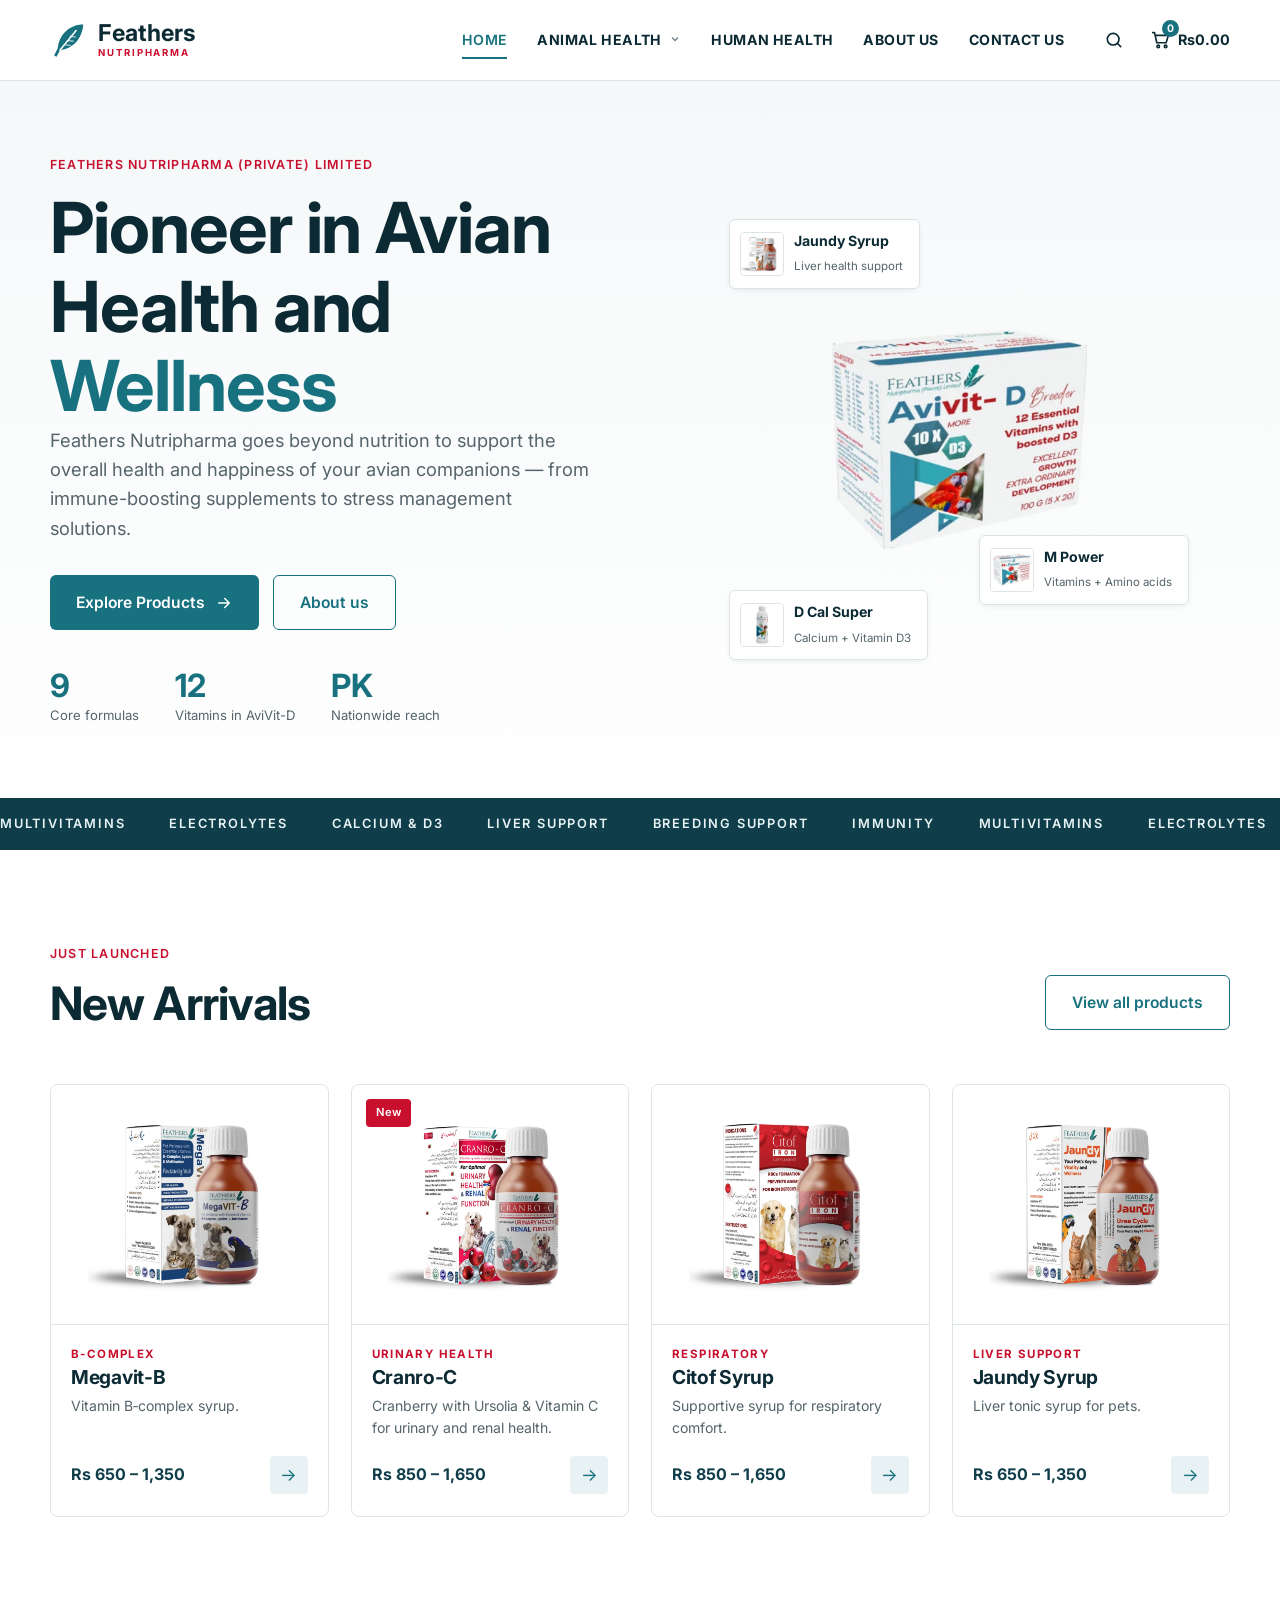
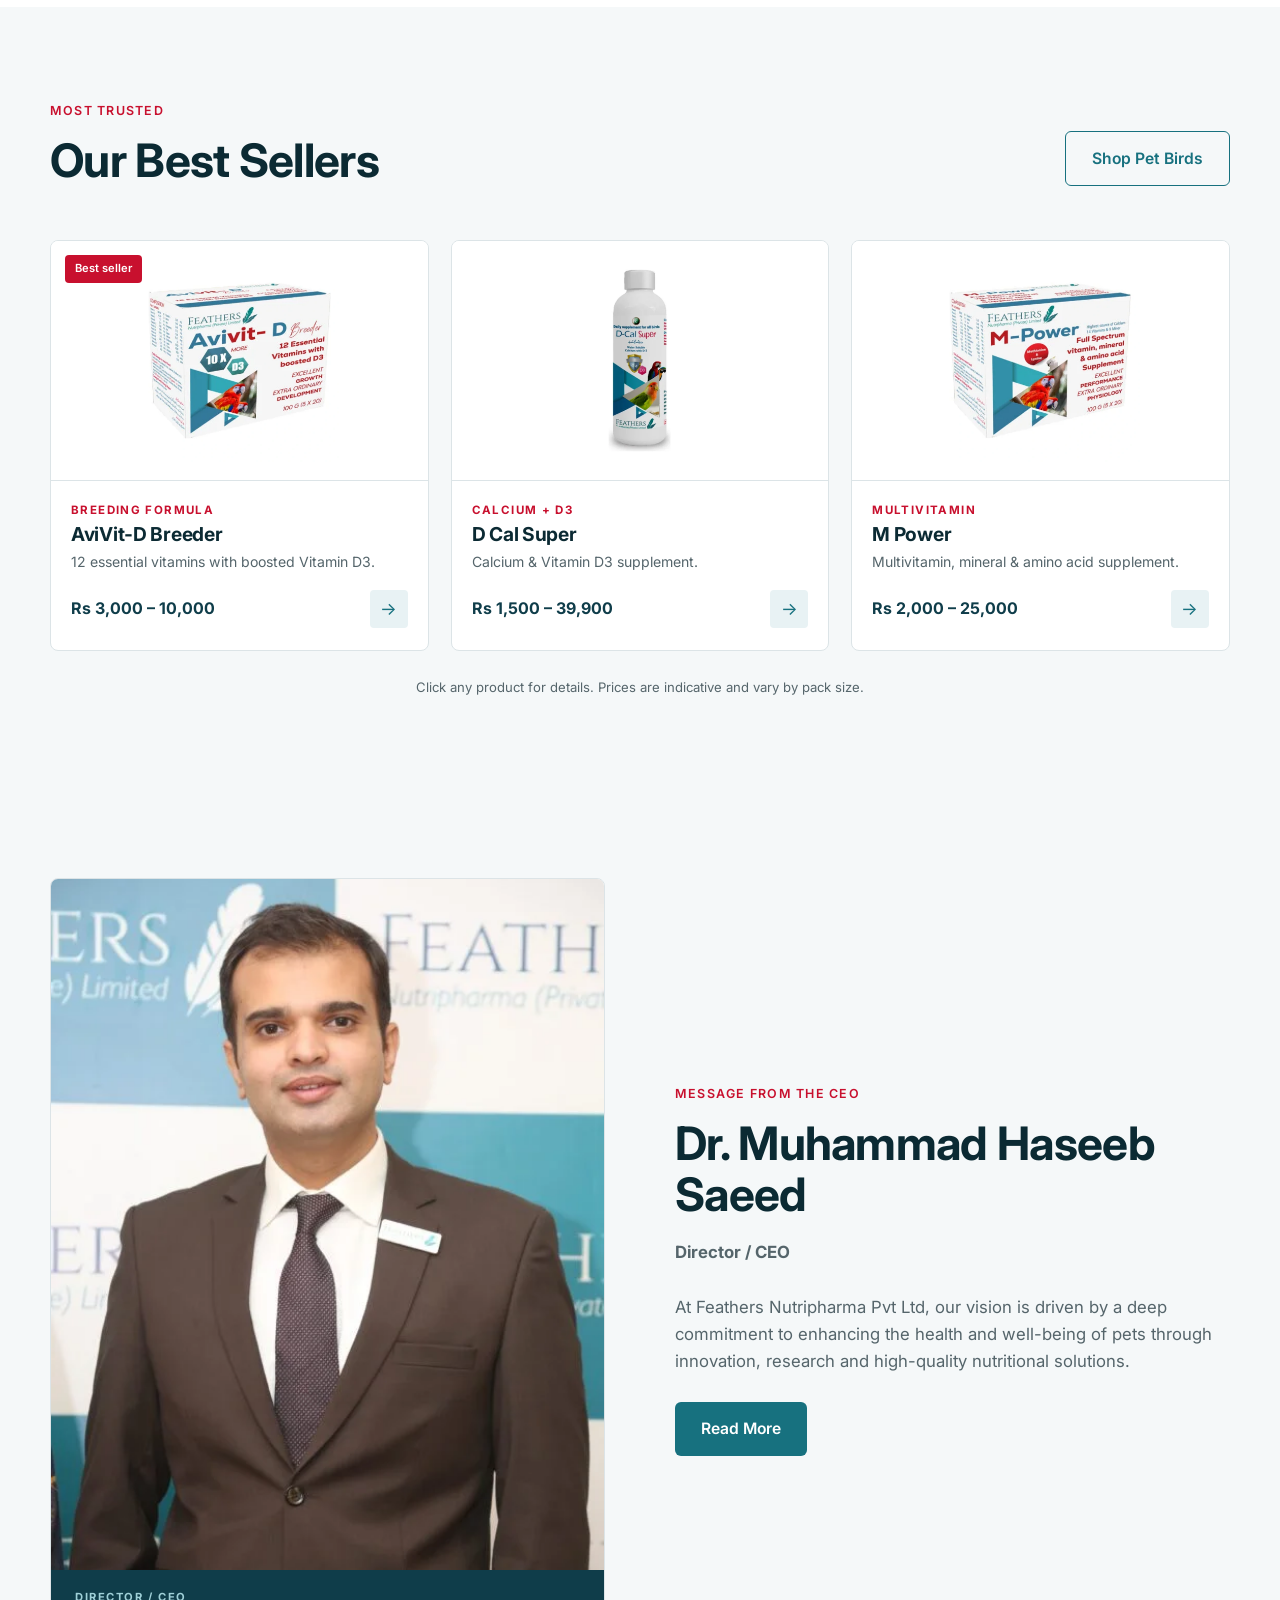
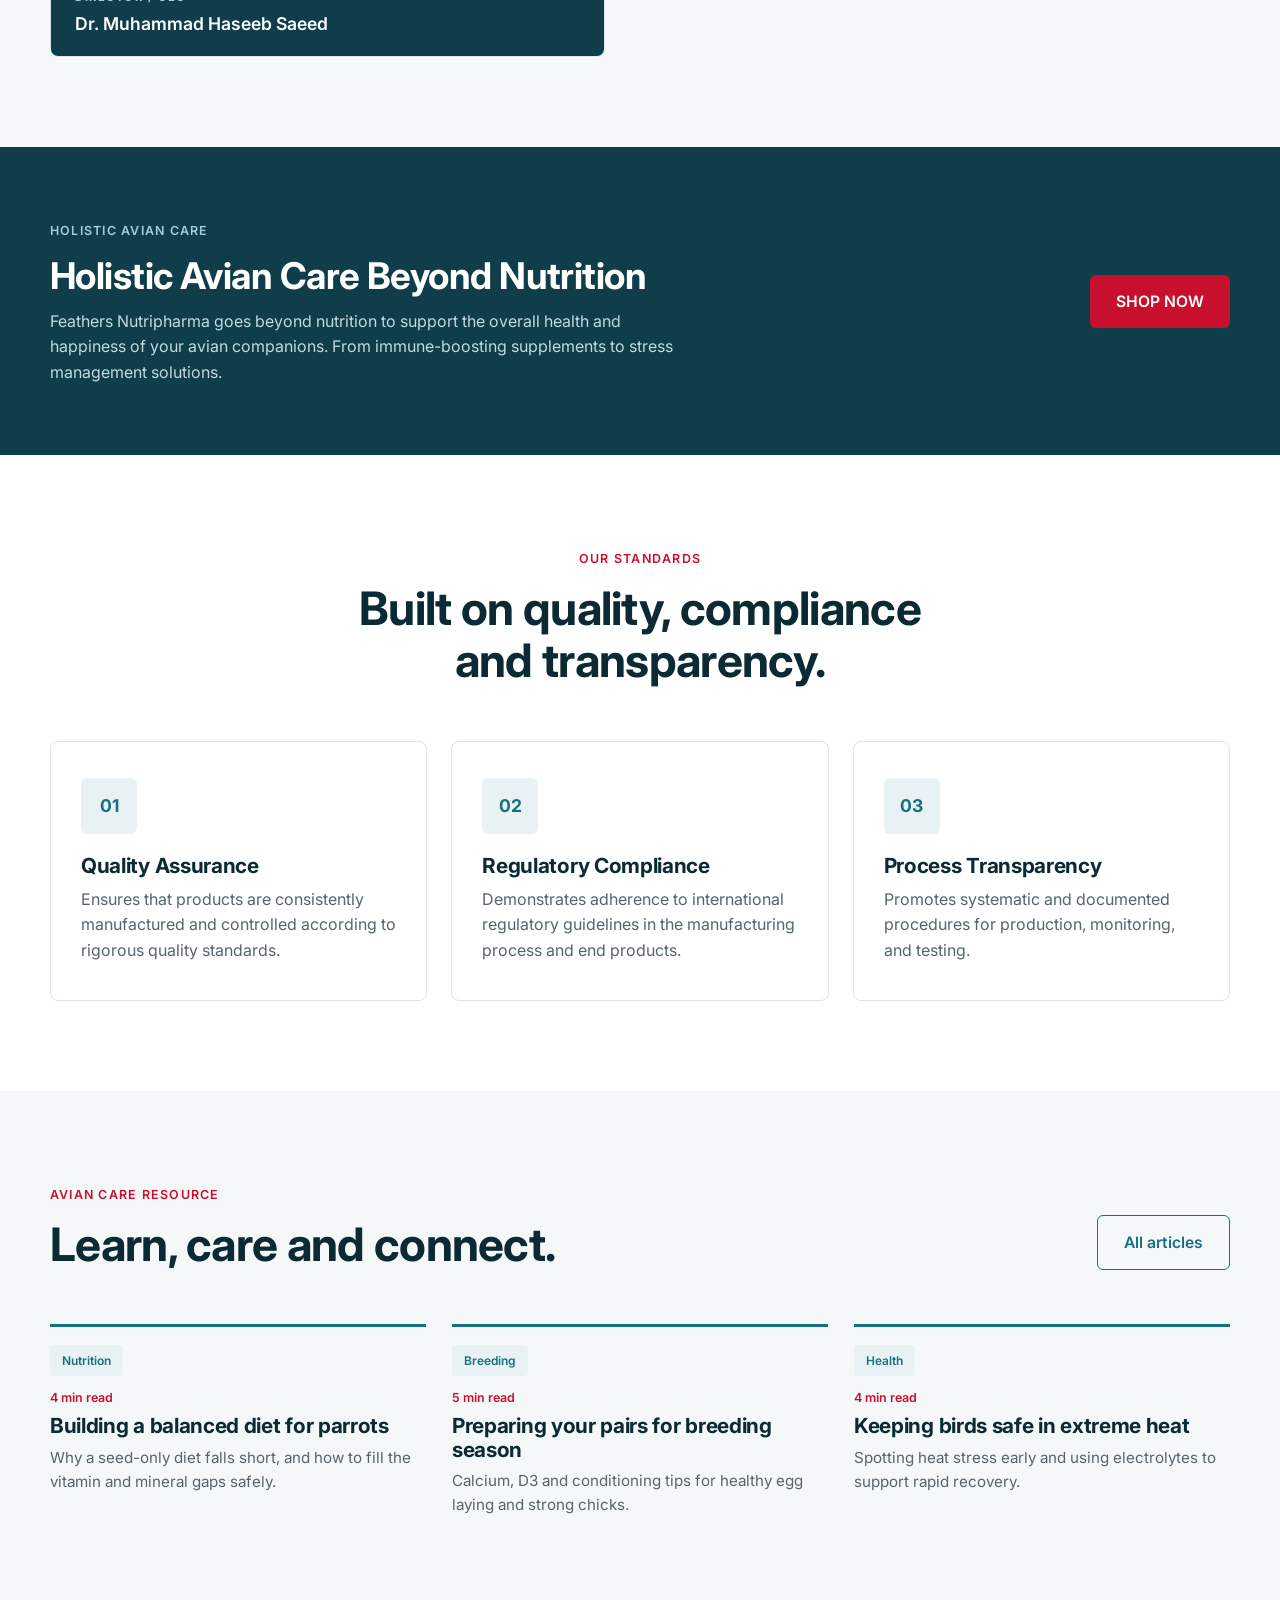
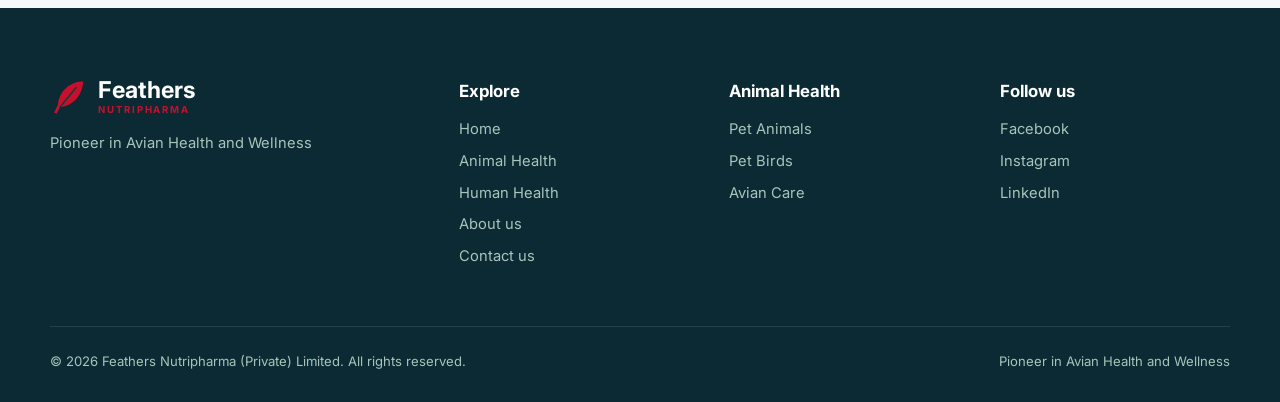
==== commit 57c5f3b6: "Add files via upload" ====
--- a/index.html
+++ b/index.html
@@ -1,254 +1,206 @@
-<!DOCTYPE html>
+<!doctype html>
 <html lang="en">
 <head>
-<meta charset="UTF-8">
-<meta name="viewport" content="width=device-width, initial-scale=1.0">
-<title>Startwell Education | A Good Start Gives Wings to Fly</title>
-<meta name="description" content="Startwell Education — a modern school offering quality education from Playgroup to Matric with caring teachers and a safe campus.">
-<link rel="icon" href="images/logo.jpg">
-<link rel="preconnect" href="https://fonts.googleapis.com">
-<link rel="preconnect" href="https://fonts.gstatic.com" crossorigin>
-<link href="https://fonts.googleapis.com/css2?family=Fraunces:ital,opsz,wght@0,9..144,600;0,9..144,700;1,9..144,600&family=Plus+Jakarta+Sans:wght@400;500;600;700;800&display=swap" rel="stylesheet">
-<link rel="stylesheet" href="https://cdnjs.cloudflare.com/ajax/libs/font-awesome/6.5.2/css/all.min.css">
-<link rel="stylesheet" href="css/style.css">
+  <meta charset="utf-8" />
+  <meta name="viewport" content="width=device-width, initial-scale=1" />
+  <title>Feathers Nutripharma | Science-Led Avian & Pet Nutrition</title>
+  <meta name="description" content="Scientifically formulated vitamins, minerals, electrolytes and health syrups for pet birds and animals in Pakistan." />
+  <link rel="icon" href="data:image/svg+xml,%3Csvg xmlns='http://www.w3.org/2000/svg' viewBox='0 0 64 64'%3E%3Cpath d='M50 6C30 8 14 24 12 46l-6 12 4 2 6-11c20-2 36-18 38-43z' fill='%230f5c4d'/%3E%3C/svg%3E" />
+  <link rel="preconnect" href="https://fonts.googleapis.com" />
+  <link rel="preconnect" href="https://fonts.gstatic.com" crossorigin />
+  <link href="https://fonts.googleapis.com/css2?family=Fraunces:ital,opsz,wght@0,9..144,400;0,9..144,600;0,9..144,700;1,9..144,400;1,9..144,600&family=Inter:wght@400;500;600;700&display=swap" rel="stylesheet" />
+  <link rel="stylesheet" href="css/style.css" />
 </head>
 <body>
-<div class="preloader"><div class="pl-inner"><img src="images/logo.jpg" alt=""><div class="pl-bar"></div><small>START WELL TO END WELL</small></div></div>
-<div class="scroll-progress"></div>
-<div class="topbar">
-  <div class="container">
-    <div>
-      <span><i class="fa-solid fa-phone"></i> +92 340 1501700</span>
-      <span class="hide-sm"><i class="fa-solid fa-envelope"></i> startwelleducation@gmail.com</span>
-      <span class="hide-sm"><i class="fa-regular fa-clock"></i> Mon – Sat: 8:00 AM – 2:00 PM</span>
-    </div>
-    <div class="socials">
-      <a href="https://www.facebook.com/startwell.educationbhimber/" target="_blank" rel="noopener" aria-label="Facebook"><i class="fa-brands fa-facebook-f"></i></a>
-      <a href="https://www.tiktok.com/@startwell.edu" target="_blank" rel="noopener" aria-label="TikTok"><i class="fa-brands fa-tiktok"></i></a>
+
+  <header class="header" id="header">
+    <div class="container header-inner">
+      <a href="index.html" class="logo" aria-label="Feathers Nutripharma home">
+        <svg viewBox="0 0 64 64" class="logo-mark" aria-hidden="true">
+          <path d="M52 6C31 8 15 24 13 46l-6 12 4 2 6-11c21-2 37-18 39-43z" fill="currentColor"/>
+          <path d="M17 49L44 16" stroke="#fff" stroke-width="2.5" stroke-linecap="round"/>
+          <path d="M24 40l10 1M29 33l10 1M34 26l9 1" stroke="#fff" stroke-width="2" stroke-linecap="round" opacity=".7"/>
+        </svg>
+        <span class="logo-text"><strong>Feathers</strong><small>NUTRIPHARMA</small></span>
+      </a>
+      <nav class="nav" id="nav">
+        <a href="index.html" class="active" aria-current="page">Home</a>
+        <div class="has-sub">
+          <a href="products.html">Animal Health <svg class="chev" viewBox="0 0 24 24" width="12" height="12" fill="none" stroke="currentColor" stroke-width="2.5"><path d="M6 9l6 6 6-6"/></svg></a>
+          <div class="sub"><a href="products.html?cat=animals">Pet Animals</a><a href="products.html?cat=birds">Pet Birds</a></div>
+        </div>
+        <a href="human-health.html">Human Health</a>
+        <a href="about.html">About us</a>
+        <a href="contact.html">Contact us</a>
+      </nav>
+      <div class="head-tools">
+        <button class="icon-btn" id="searchBtn" aria-label="Search products"><svg viewBox="0 0 24 24" width="20" height="20" fill="none" stroke="currentColor" stroke-width="2" stroke-linecap="round"><circle cx="11" cy="11" r="7"/><path d="M20 20l-3.5-3.5"/></svg></button>
+        <a class="cart" href="products.html" aria-label="Shopping cart"><svg viewBox="0 0 24 24" width="22" height="22" fill="none" stroke="currentColor" stroke-width="1.8" stroke-linecap="round" stroke-linejoin="round"><path d="M3 4h2l2.4 11h10.2L20 7H6.2"/><circle cx="9" cy="19" r="1.4"/><circle cx="17" cy="19" r="1.4"/></svg><span class="cart-count">0</span><b>Rs0.00</b></a>
+      </div>
+      <button class="menu-toggle" id="menuToggle" aria-label="Open menu"><span></span><span></span><span></span></button>
+    </div>
+  </header>
+  <div class="search-overlay" id="searchOverlay" aria-hidden="true">
+    <div class="search-box">
+      <button class="search-close" id="searchClose" aria-label="Close search">×</button>
+      <input id="searchInput" type="search" placeholder="Start typing to see products you are looking for." autocomplete="off">
+      <div id="searchResults" class="search-results"></div>
     </div>
   </div>
-</div>
-<header class="header">
-  <div class="container">
-    <a href="index.html" class="brand">
-      <img src="images/logo.jpg" alt="Startwell Education logo">
-      <div class="brand-text"><strong>Startwell</strong><small>Education</small></div>
-    </a>
-    <nav class="nav">
-      <button class="menu-toggle nav-close" aria-label="Close menu"><i class="fa-solid fa-xmark"></i></button>
-      <a href="index.html" class="active">Home</a>
-      <a href="aboutus.html">About Us</a>
-      <div class="nav-item">
-        <a href="academics.html">Academics <i class="fa-solid fa-caret-down caret"></i></a>
-        <button class="sub-toggle" aria-label="Show Academics pages"><i class="fa-solid fa-chevron-down"></i></button>
-        <div class="dropdown">
-          <a href="curriculum.html"><i class="fa-solid fa-book-open"></i>Curriculum</a>
-          <a href="faculty.html"><i class="fa-solid fa-chalkboard-user"></i>Faculty &amp; Staff</a>
-          <a href="calendar.html"><i class="fa-regular fa-calendar-days"></i>School Calendar</a>
-        </div>
-      </div>
-      <div class="nav-item">
-        <a href="activities.html">Activities <i class="fa-solid fa-caret-down caret"></i></a>
-        <button class="sub-toggle" aria-label="Show Activities pages"><i class="fa-solid fa-chevron-down"></i></button>
-        <div class="dropdown">
-          <a href="online-activities.html"><i class="fa-brands fa-tiktok"></i>Online Activities</a>
-          <a href="facebook.html"><i class="fa-brands fa-facebook"></i>Facebook Page</a>
-          <a href="projects.html"><i class="fa-solid fa-diagram-project"></i>Projects</a>
-        </div>
-      </div>
-      <div class="nav-item">
-        <a href="teams.html">Teams <i class="fa-solid fa-caret-down caret"></i></a>
-        <button class="sub-toggle" aria-label="Show Teams pages"><i class="fa-solid fa-chevron-down"></i></button>
-        <div class="dropdown">
-          <a href="junior-media-team.html"><i class="fa-solid fa-video"></i>Junior Media Team</a>
-          <a href="senior-media-team.html"><i class="fa-solid fa-microphone-lines"></i>Senior Media Team</a>
-          <a href="spelling-bee.html"><i class="fa-solid fa-spell-check"></i>StartWell Spelling Bee</a>
-        </div>
-      </div>
-      <a href="admissions.html">Admissions</a>
-      <a href="gallery.html">Gallery</a>
-      <a href="contact.html" class="btn btn-primary">Contact Us</a>
-    </nav>
-    <button class="menu-toggle" aria-label="Open menu"><i class="fa-solid fa-bars"></i></button>
+<!-- Hero -->
+  <section class="hero" id="home">
+    <div class="hero-bg" aria-hidden="true">
+      <div class="blob b1"></div><div class="blob b2"></div><div class="grain"></div>
+    </div>
+    <div class="container hero-inner">
+      <div class="hero-copy reveal">
+        <span class="eyebrow">Feathers Nutripharma (Private) Limited</span>
+        <h1>Pioneer in Avian Health and <em>Wellness</em></h1>
+        <p class="lead">Feathers Nutripharma goes beyond nutrition to support the overall health and happiness of your avian companions — from immune-boosting supplements to stress management solutions.</p>
+        <div class="hero-cta">
+          <a href="products.html" class="btn btn-primary">Explore Products
+            <svg viewBox="0 0 24 24" width="18" height="18"><path d="M5 12h14M13 6l6 6-6 6" stroke="currentColor" stroke-width="2" fill="none" stroke-linecap="round" stroke-linejoin="round"/></svg>
+          </a>
+          <a href="about.html" class="btn btn-ghost">About us</a>
+        </div>
+        <ul class="hero-trust">
+          <li><b data-count="9">0</b><span>Core formulas</span></li>
+          <li><b data-count="12">0</b><span>Vitamins in AviVit-D</span></li>
+          <li><b>PK</b><span>Nationwide reach</span></li>
+        </ul>
+      </div>
+
+      <div class="hero-visual reveal">
+        <div class="orbit">
+          <div class="ring r1"></div><div class="ring r2"></div>
+          <img class="hero-photo" src="images/products/avivit.webp" alt="AviVit-D Breeder by Feathers Nutripharma">
+          <div class="float-card fc1">
+            <img class="fc-thumb" src="images/products/jaundy.webp" alt="">
+            <div><b>Jaundy Syrup</b><small>Liver health support</small></div>
+          </div>
+          <div class="float-card fc2">
+            <img class="fc-thumb" src="images/products/dcal.webp" alt="">
+            <div><b>D Cal Super</b><small>Calcium + Vitamin D3</small></div>
+          </div>
+          <div class="float-card fc3">
+            <img class="fc-thumb" src="images/products/mpower.webp" alt="">
+            <div><b>M Power</b><small>Vitamins + Amino acids</small></div>
+          </div>
+        </div>
+      </div>
+    </div>
+    <div class="marquee" aria-hidden="true">
+      <div class="marquee-track">
+        <span>Multivitamins</span><span>✦</span><span>Electrolytes</span><span>✦</span><span>Calcium & D3</span><span>✦</span><span>Liver Support</span><span>✦</span><span>Breeding Support</span><span>✦</span><span>Immunity</span><span>✦</span>
+        <span>Multivitamins</span><span>✦</span><span>Electrolytes</span><span>✦</span><span>Calcium & D3</span><span>✦</span><span>Liver Support</span><span>✦</span><span>Breeding Support</span><span>✦</span><span>Immunity</span><span>✦</span>
+      </div>
+    </div>
+  </section>
+
+  <!-- New arrivals -->
+  <section class="section" id="new">
+    <div class="container">
+      <div class="section-head split reveal">
+        <div><span class="eyebrow">Just launched</span><h2>New Arrivals</h2></div>
+        <a href="products.html" class="btn btn-ghost">View all products</a>
+      </div>
+      <div class="product-grid" id="newGrid" data-ids="megavitb,cranro,citof,jaundy"></div>
+    </div>
+  </section>
+
+  <!-- Best sellers -->
+  <section class="section alt" id="best">
+    <div class="container">
+      <div class="section-head split reveal">
+        <div><span class="eyebrow">Most trusted</span><h2>Our Best Sellers</h2></div>
+        <a href="products.html?cat=birds" class="btn btn-ghost">Shop Pet Birds</a>
+      </div>
+      <div class="product-grid cols3" id="bestGrid" data-ids="avivit,dcal,mpower"></div>
+      <p class="note">Click any product for details. Prices are indicative and vary by pack size.</p>
+    </div>
+  </section>
+
+  <!-- CEO message -->
+  <section class="section about">
+    <div class="container about-inner">
+      <div class="about-visual reveal">
+        <div class="about-card main showcase ceo-portrait">
+          <img src="images/ceo.webp" alt="Dr. Muhammad Haseeb Saeed, Director / CEO of Feathers Nutripharma">
+          <p class="showcase-cap"><span>Director / CEO</span>Dr. Muhammad Haseeb Saeed</p>
+        </div>
+      </div>
+      <div class="about-copy reveal">
+        <span class="eyebrow">Message from the CEO</span>
+        <h2>Dr. Muhammad Haseeb Saeed</h2>
+        <p><b>Director / CEO</b></p>
+        <p>At Feathers Nutripharma Pvt Ltd, our vision is driven by a deep commitment to enhancing the health and well-being of pets through innovation, research and high-quality nutritional solutions.</p>
+        <a href="about.html" class="btn btn-primary">Read More</a>
+      </div>
+    </div>
+  </section>
+
+  <!-- Holistic avian care -->
+  <section class="holistic">
+    <div class="container holistic-inner reveal">
+      <div>
+        <span class="eyebrow light">Holistic Avian Care</span>
+        <h2>Holistic Avian Care Beyond Nutrition</h2>
+        <p>Feathers Nutripharma goes beyond nutrition to support the overall health and happiness of your avian companions. From immune-boosting supplements to stress management solutions.</p>
+      </div>
+      <a href="products.html?cat=birds" class="btn btn-gold">SHOP NOW</a>
+    </div>
+  </section>
+
+  <!-- Quality -->
+  <section class="section">
+    <div class="container">
+      <div class="section-head center reveal"><span class="eyebrow">Our standards</span><h2>Built on quality, compliance and transparency.</h2></div>
+      <div class="values-grid">
+        <div class="value-card reveal"><span class="value-ico">01</span><h3>Quality Assurance</h3><p>Ensures that products are consistently manufactured and controlled according to rigorous quality standards.</p></div>
+        <div class="value-card reveal"><span class="value-ico">02</span><h3>Regulatory Compliance</h3><p>Demonstrates adherence to international regulatory guidelines in the manufacturing process and end products.</p></div>
+        <div class="value-card reveal"><span class="value-ico">03</span><h3>Process Transparency</h3><p>Promotes systematic and documented procedures for production, monitoring, and testing.</p></div>
+      </div>
+    </div>
+  </section>
+
+  <!-- Avian care resource -->
+  <section class="section alt care">
+    <div class="container">
+      <div class="section-head split reveal">
+        <div><span class="eyebrow">Avian Care Resource</span><h2>Learn, care and connect.</h2></div>
+        <a href="avian-care.html" class="btn btn-ghost">All articles</a>
+      </div>
+      <div class="care-grid" id="careGrid" data-limit="3"></div>
+    </div>
+  </section>
+
+  <footer class="footer">
+    <div class="container footer-inner">
+      <div class="footer-brand">
+        <a href="index.html" class="logo light">
+          <svg viewBox="0 0 64 64" class="logo-mark" aria-hidden="true"><path d="M52 6C31 8 15 24 13 46l-6 12 4 2 6-11c21-2 37-18 39-43z" fill="currentColor"/><path d="M17 49L44 16" stroke="#0b3f35" stroke-width="2.5" stroke-linecap="round"/></svg>
+          <span class="logo-text"><strong>Feathers</strong><small>NUTRIPHARMA</small></span>
+        </a>
+        <p>Pioneer in Avian Health and Wellness</p>
+      </div>
+      <div><h4>Explore</h4><a href="index.html">Home</a><a href="products.html">Animal Health</a><a href="human-health.html">Human Health</a><a href="about.html">About us</a><a href="contact.html">Contact us</a></div>
+      <div><h4>Animal Health</h4><a href="products.html?cat=animals">Pet Animals</a><a href="products.html?cat=birds">Pet Birds</a><a href="avian-care.html">Avian Care</a></div>
+      <div><h4>Follow us</h4><a href="#">Facebook</a><a href="#">Instagram</a><a href="#">LinkedIn</a></div>
+    </div>
+    <div class="container footer-bottom">
+      <span>© <span id="year"></span> Feathers Nutripharma (Private) Limited. All rights reserved.</span>
+      <span>Pioneer in Avian Health and Wellness</span>
+    </div>
+  </footer>
+
+  <div class="modal" id="modal" aria-hidden="true">
+    <div class="modal-backdrop" data-close></div>
+    <div class="modal-box" role="dialog" aria-modal="true">
+      <button class="modal-close" data-close aria-label="Close">×</button>
+      <div id="modalBody"></div>
+    </div>
   </div>
-</header>
-<div class="ticker" aria-label="Latest news">
-  <div class="ticker-label"><span class="live-dot"></span>LATEST</div>
-  <div class="ticker-track"><div class="ticker-move"><div class="ticker-group"><a href="admissions.html"><i class="fa-solid fa-bullhorn"></i>Admissions Open for Session 2026–27 — Playgroup to Class 10</a><a href="aboutus.html"><i class="fa-solid fa-star"></i>Start Well to End Well</a><a href="calendar.html"><i class="fa-regular fa-calendar"></i>Youm-e-Tasees AJK holiday — 24 October 2026</a><a href="junior-media-team.html"><i class="fa-solid fa-video"></i>Meet our Junior Media Team — student anchors &amp; reporters</a><a href="spelling-bee.html"><i class="fa-solid fa-spell-check"></i>StartWell Spelling Bee — get ready to spell!</a><a href="faculty.html"><i class="fa-solid fa-school"></i>4 Campuses · 40+ Qualified Teaching Staff</a><a href="admissions.html"><i class="fa-solid fa-book-quran"></i>Hifz Department — admissions open</a><a href="online-activities.html"><i class="fa-brands fa-tiktok"></i>Follow us on TikTok @startwell.edu</a></div><div class="ticker-group" aria-hidden="true"><a href="admissions.html"><i class="fa-solid fa-bullhorn"></i>Admissions Open for Session 2026–27 — Playgroup to Class 10</a><a href="aboutus.html"><i class="fa-solid fa-star"></i>Start Well to End Well</a><a href="calendar.html"><i class="fa-regular fa-calendar"></i>Youm-e-Tasees AJK holiday — 24 October 2026</a><a href="junior-media-team.html"><i class="fa-solid fa-video"></i>Meet our Junior Media Team — student anchors &amp; reporters</a><a href="spelling-bee.html"><i class="fa-solid fa-spell-check"></i>StartWell Spelling Bee — get ready to spell!</a><a href="faculty.html"><i class="fa-solid fa-school"></i>4 Campuses · 40+ Qualified Teaching Staff</a><a href="admissions.html"><i class="fa-solid fa-book-quran"></i>Hifz Department — admissions open</a><a href="online-activities.html"><i class="fa-brands fa-tiktok"></i>Follow us on TikTok @startwell.edu</a></div></div></div>
-</div>
-<section class="hero">
-  <div class="hero-bg"></div>
-  <div class="hero-shapes"><span class="s1"></span><span class="s2"></span><span class="s3"></span></div>
-  <div class="container">
-    <div class="hero-content">
-      <div class="badge reveal"><i class="fa-solid fa-star"></i> Start Well to End Well — Admissions Open</div>
-      <h1 class="hero-title"><span class="w">A</span> <span class="w">good</span> <span class="w">start</span> <em class="w">gives</em> <em class="w">wings</em> <span class="w">to</span> <span class="w">fly.</span></h1>
-      <p class="reveal d2">At Startwell Education we nurture curious, confident and caring learners — with dedicated teachers, a modern campus and values that last a lifetime.</p>
-      <div class="hero-actions reveal d3">
-        <a href="contact.html" class="btn btn-primary">Apply for Admission <i class="fa-solid fa-arrow-right"></i></a>
-        <a href="aboutus.html" class="btn btn-outline">Discover Our School</a>
-      </div>
-    </div>
-  </div>
-  <a href="#welcome" class="scroll-cue" aria-label="Scroll down"><span></span></a>
-</section>
-
-<div class="stats-strip">
-  <div class="container">
-    <div class="stats reveal">
-      <div class="stat"><div class="num"><b data-count="40">0</b><span>+</span></div><p>Teaching Staff</p></div>
-      <div class="stat"><div class="num"><b data-count="5">0</b><span>+</span></div><p>Yrs Avg. Teacher Experience</p></div>
-      <div class="stat"><div class="num"><b data-count="100">0</b><span>%</span></div><p>Qualified Faculty</p></div>
-      <div class="stat"><div class="num"><b data-count="4">0</b></div><p>Campuses</p></div>
-    </div>
-  </div>
-</div>
-
-<section id="welcome">
-  <div class="container grid-2">
-    <div class="collage reveal"><figure class="c1"><img src="images/principal-speech.jpg" alt="Principal addressing a ceremony" loading="lazy"></figure><figure class="c2"><img src="images/group-photo.jpg" alt="Students and staff" loading="lazy"></figure><figure class="c3"><img src="images/award-ceremony.jpg" alt="Award presentation" loading="lazy"></figure><figure class="c4"><img src="images/back-to-school.jpg" alt="Back to school" loading="lazy"></figure><div class="float-badge"><i class="fa-solid fa-award"></i><div><strong>Quality Education</strong><small>Playgroup to Matric</small></div></div></div>
-    <div class="reveal d1">
-      <span class="eyebrow">Welcome to Startwell</span>
-      <h2>Where every child starts well and goes far.</h2>
-      <p class="lead">Startwell Education is built on a simple belief: when children feel safe, valued and inspired, they achieve far more than they imagined.</p>
-      <ul class="checklist">
-        <li><i class="fa-solid fa-check"></i> Spacious, purpose-built campus with bright classrooms</li>
-        <li><i class="fa-solid fa-check"></i> Experienced, caring and well-trained faculty</li>
-        <li><i class="fa-solid fa-check"></i> Strong focus on English, Science and Mathematics</li>
-        <li><i class="fa-solid fa-check"></i> Islamic values, discipline and character building</li>
-      </ul>
-      <a href="aboutus.html" class="btn btn-dark">Learn More About Us <i class="fa-solid fa-arrow-right"></i></a>
-    </div>
-  </div>
-</section>
-
-<section class="bg-white">
-  <div class="container">
-    <div class="section-head center reveal">
-      <span class="eyebrow">Why Choose Us</span>
-      <h2>Everything your child needs to thrive</h2>
-      <p class="lead">A balanced education that develops the mind, the heart and the hands.</p>
-    </div>
-    <div class="grid-3">
-      <div class="card reveal"><div class="icon"><i class="fa-solid fa-chalkboard-user"></i></div><h3>Expert Teachers</h3><p>Qualified educators who know every child by name and teach with patience and passion.</p></div>
-      <div class="card navy reveal d1"><div class="icon"><i class="fa-solid fa-flask"></i></div><h3>Modern Learning</h3><p>Activity-based teaching, science and computer labs, and a library that sparks curiosity.</p></div>
-      <div class="card reveal d2"><div class="icon"><i class="fa-solid fa-shield-heart"></i></div><h3>Safe Campus</h3><p>A secure, clean and supervised environment where children feel at home.</p></div>
-      <div class="card navy reveal"><div class="icon"><i class="fa-solid fa-mosque"></i></div><h3>Moral Values</h3><p>Islamic teachings, good manners and respect are woven into everyday school life.</p></div>
-      <div class="card reveal d1"><div class="icon"><i class="fa-solid fa-futbol"></i></div><h3>Sports &amp; Activities</h3><p>Sports, arts, debates and events that build confidence beyond the classroom.</p></div>
-      <div class="card navy reveal d2"><div class="icon"><i class="fa-solid fa-people-roof"></i></div><h3>Parent Partnership</h3><p>Regular parent-teacher meetings and progress reports keep families involved.</p></div>
-    </div>
-  </div>
-</section>
-
-<section class="bg-navy">
-  <div class="container principal">
-    <div class="principal-photo reveal">
-      <img src="images/principal.jpg" alt="Ali Hussain, Principal of Start Well Education">
-      <div class="tag"><strong>Ali Hussain</strong><small>Principal &amp; Managing Director</small></div>
-    </div>
-    <div class="reveal d1">
-      <span class="eyebrow" style="color:var(--gold)">Principal&#39;s Message</span>
-      <h2>Building strong foundations for bright futures</h2>
-      <blockquote>“Education is not only about marks — it is about shaping confident, honest and kind human beings. At Startwell, we promise every parent that their child will be cared for, challenged and celebrated.”</blockquote>
-      <p style="margin-top:24px;color:#b8c3e3">Our doors are always open. I warmly invite you to visit our campus and see our students and teachers in action.</p>
-      <div class="signature">— Ali Hussain, Principal &amp; Managing Director</div><a href="faculty.html#principal" class="btn btn-primary" style="margin-top:20px">View Principal&#39;s Profile <i class="fa-solid fa-arrow-right"></i></a>
-    </div>
-  </div>
-</section>
-
-<section>
-  <div class="container">
-    <div class="section-head center reveal">
-      <span class="eyebrow">Our Programs</span>
-      <h2>Learning at every stage</h2>
-    </div>
-    <div class="grid-4">
-      <div class="program reveal"><div class="program-top o"><i class="fa-solid fa-shapes"></i><h3>Early Years</h3><span>Playgroup – Prep</span></div><div class="program-body"><p style="color:var(--muted);margin:0">Play-based learning, phonics, numbers and social skills in a warm, colourful setting.</p></div></div>
-      <div class="program reveal d1"><div class="program-top"><i class="fa-solid fa-book-open"></i><h3>Primary</h3><span>Class 1 – 5</span></div><div class="program-body"><p style="color:var(--muted);margin:0">Strong basics in English, Urdu, Maths, Science and Islamiat with activity-based teaching.</p></div></div>
-      <div class="program reveal d2"><div class="program-top t"><i class="fa-solid fa-microscope"></i><h3>Middle</h3><span>Class 6 – 8</span></div><div class="program-body"><p style="color:var(--muted);margin:0">Deeper concepts, lab work, computer studies and project-based learning.</p></div></div>
-      <div class="program reveal d3"><div class="program-top p"><i class="fa-solid fa-graduation-cap"></i><h3>Secondary</h3><span>Class 9 – 10</span></div><div class="program-body"><p style="color:var(--muted);margin:0">Focused board exam preparation in Science and Arts groups with regular testing.</p></div></div>
-    </div>
-    <div style="text-align:center;margin-top:44px" class="reveal"><a href="academics.html" class="btn btn-dark">View Academics <i class="fa-solid fa-arrow-right"></i></a></div>
-  </div>
-</section>
-
-<section class="bg-white">
-  <div class="container grid-2">
-    <div class="reveal">
-      <span class="eyebrow">Life at Startwell</span>
-      <h2>Moments that make us proud</h2>
-      <p class="lead">Ceremonies, award days, welcome events and everyday smiles — see how our students learn, celebrate and grow together.</p>
-      <a href="gallery.html" class="btn btn-primary" style="margin-top:10px">Explore Gallery <i class="fa-solid fa-images"></i></a>
-    </div>
-    <div class="collage reveal"><figure class="c1"><img src="images/welcome-ceremony.jpg" alt="Welcome ceremony" loading="lazy"></figure><figure class="c2"><img src="images/guests-ceremony.jpg" alt="Honourable guests" loading="lazy"></figure><figure class="c3"><img src="images/group-photo.jpg" alt="Students and staff" loading="lazy"></figure><figure class="c4"><img src="images/award-ceremony.jpg" alt="Award presentation" loading="lazy"></figure></div>
-  </div>
-</section>
-<section>
-  <div class="container">
-    <div class="cta reveal">
-      <div>
-        <span class="eyebrow" style="color:var(--gold)">Admissions Open</span>
-        <h2>Give your child the right start.</h2>
-        <p>Seats are limited. Visit our campus, meet our teachers and see why families trust Startwell Education.</p>
-      </div>
-      <div class="actions">
-        <a href="contact.html" class="btn btn-primary">Apply Now <i class="fa-solid fa-arrow-right"></i></a>
-        <a href="tel:+923401501700" class="btn btn-outline"><i class="fa-solid fa-phone"></i> Call Us</a>
-      </div>
-    </div>
-  </div>
-</section>
-<footer class="footer">
-  <div class="container">
-    <div class="footer-grid">
-      <div>
-        <a href="index.html" class="brand" style="margin-bottom:18px">
-          <img src="images/logo.jpg" alt="Startwell Education logo">
-          <div class="brand-text"><strong>Startwell</strong><small>Education</small></div>
-        </a>
-        <p>A place where young minds are given wings to fly — combining strong academics, good character and a caring environment.</p>
-        <div class="socials">
-          <a href="https://www.facebook.com/startwell.educationbhimber/" target="_blank" rel="noopener" aria-label="Facebook"><i class="fa-brands fa-facebook-f"></i></a>
-          <a href="https://www.tiktok.com/@startwell.edu" target="_blank" rel="noopener" aria-label="TikTok"><i class="fa-brands fa-tiktok"></i></a>
-        </div>
-      </div>
-      <div>
-        <h4>Quick Links</h4>
-        <ul>
-          <li><a href="index.html">Home</a></li>
-          <li><a href="aboutus.html">About Us</a></li>
-          <li><a href="academics.html">Academics</a></li>
-          <li><a href="activities.html">Activities</a></li>
-          <li><a href="faculty.html">Faculty &amp; Staff</a></li>
-          <li><a href="calendar.html">School Calendar</a></li>
-        </ul>
-      </div>
-      <div>
-        <h4>Explore</h4>
-        <ul>
-          <li><a href="junior-media-team.html">Junior Media Team</a></li>
-          <li><a href="senior-media-team.html">Senior Media Team</a></li>
-          <li><a href="spelling-bee.html">StartWell Spelling Bee</a></li>
-          <li><a href="admissions.html">Admissions</a></li>
-          <li><a href="gallery.html">Gallery</a></li>
-          <li><a href="contact.html">Contact</a></li>
-        </ul>
-      </div>
-      <div>
-        <h4>Get in Touch</h4>
-        <ul class="footer-contact">
-          <li><i class="fa-solid fa-location-dot"></i><span>Bhimber, Azad Jammu &amp; Kashmir, Pakistan</span></li>
-          <li><i class="fa-solid fa-phone"></i><span>+92 340 1501700</span></li>
-          <li><i class="fa-solid fa-envelope"></i><span>startwelleducation@gmail.com</span></li>
-          <li><i class="fa-regular fa-clock"></i><span>Mon – Sat: 8:00 AM – 2:00 PM</span></li>
-        </ul>
-      </div>
-    </div>
-  </div>
-  <div class="footer-bottom">© <span class="year-now">2026</span> Start Well Education, Bhimber — <em>Start Well to End Well</em>. All rights reserved.</div>
-</footer>
-<button class="to-top" aria-label="Back to top"><i class="fa-solid fa-arrow-up"></i></button>
-<script src="js/config.js"></script>
-<script src="js/main.js"></script>
+
+  <script src="js/main.js"></script>
 </body>
 </html>
--- a/css/style.css
+++ b/css/style.css
@@ -1,684 +1,620 @@
-/* ==========================================================
-   Startwell Education — main stylesheet
-   ========================================================== */
 :root{
-  --navy:#0f1f4b;
-  --navy-2:#162a63;
-  --navy-3:#1f3a8a;
-  --orange:#f2711c;
-  --gold:#f6b93b;
-  --cream:#fbf8f2;
-  --ink:#1b2236;
-  --muted:#5d6782;
-  --line:#e6e2d8;
-  --white:#ffffff;
-  --radius:18px;
-  --shadow:0 18px 40px -18px rgba(15,31,75,.35);
-  --shadow-sm:0 6px 18px -8px rgba(15,31,75,.25);
-  --font-head:'Fraunces', Georgia, serif;
-  --font-body:'Plus Jakarta Sans', system-ui, sans-serif;
-  --max:1200px;
-}
-*,*::before,*::after{box-sizing:border-box}
-html{scroll-behavior:smooth;overflow-x:hidden}
-body{margin:0;font-family:var(--font-body);color:var(--ink);background:var(--cream);line-height:1.65;font-size:16px;overflow-x:hidden}
-img{max-width:100%;display:block}
+  --green-900:#0b2a33;
+  --green-800:#0f3d4a;
+  --green-700:#17717f;
+  --green-500:#1f8a9a;
+  --green-100:#e8f2f4;
+  --gold:#c8102e;
+  --gold-light:#d6eaee;
+  --cream:#f5f8f9;
+  --ink:#16252b;
+  --muted:#55656b;
+  --line:#dce4e7;
+  --white:#fff;
+  --radius:8px;
+  --shadow:0 6px 20px -8px rgba(11,42,51,.18);
+  --shadow-sm:0 2px 8px -4px rgba(11,42,51,.18);
+  --serif:'Inter',system-ui,-apple-system,Segoe UI,Roboto,sans-serif;
+  --sans:'Inter',system-ui,-apple-system,Segoe UI,Roboto,sans-serif;
+}
+*{box-sizing:border-box;margin:0;padding:0}
+html{overflow-x:hidden;scroll-behavior:smooth;scroll-padding-top:84px}
+body{font-family:var(--sans);color:var(--ink);background:var(--cream);line-height:1.6;-webkit-font-smoothing:antialiased;overflow-x:hidden}
+img,svg{display:block;max-width:100%}
 a{color:inherit;text-decoration:none}
-h1,h2,h3,h4{font-family:var(--font-head);line-height:1.15;margin:0 0 .5em;color:var(--navy);font-weight:700}
-h1{font-size:clamp(2.3rem,5.5vw,4.2rem);letter-spacing:-.02em}
-h2{font-size:clamp(1.8rem,3.6vw,2.8rem);letter-spacing:-.01em}
-h3{font-size:1.3rem}
-p{margin:0 0 1em}
-.container{width:100%;max-width:var(--max);margin:0 auto;padding:0 20px}
-section{padding:96px 0}
-.eyebrow{display:inline-flex;align-items:center;gap:10px;font-size:.78rem;font-weight:700;letter-spacing:.18em;text-transform:uppercase;color:var(--orange);margin-bottom:14px}
-.eyebrow::before{content:"";width:28px;height:2px;background:var(--orange)}
-.section-head{max-width:680px;margin-bottom:56px}
-.section-head.center{margin-left:auto;margin-right:auto;text-align:center}
-.section-head.center .eyebrow::after{content:"";width:28px;height:2px;background:var(--orange)}
-.lead{font-size:1.12rem;color:var(--muted)}
-
-/* ---------- Buttons ---------- */
-.btn{display:inline-flex;align-items:center;gap:10px;padding:14px 28px;border-radius:999px;font-weight:700;font-size:.95rem;transition:.25s;border:2px solid transparent;cursor:pointer;font-family:inherit}
-.btn-primary{background:var(--orange);color:#fff;box-shadow:0 10px 24px -10px rgba(242,113,28,.8)}
-.btn-primary:hover{background:#d95f0f;transform:translateY(-2px)}
-.btn-outline{border-color:rgba(255,255,255,.7);color:#fff}
-.btn-outline:hover{background:#fff;color:var(--navy)}
-.btn-dark{background:var(--navy);color:#fff}
-.btn-dark:hover{background:var(--navy-3);transform:translateY(-2px)}
-
-/* ---------- Top bar & header ---------- */
-.topbar{background:var(--navy);color:#cbd3ea;font-size:.85rem}
-.topbar .container{display:flex;justify-content:space-between;align-items:center;gap:16px;padding-top:9px;padding-bottom:9px;flex-wrap:wrap}
-.topbar span{display:inline-flex;align-items:center;gap:8px;margin-right:22px}
-.topbar i{color:var(--gold)}
-.topbar .socials a{margin-left:14px;transition:.2s}
-.topbar .socials a:hover{color:var(--gold)}
-
-.header{position:sticky;top:0;z-index:100;background:rgba(255,255,255,.96);backdrop-filter:blur(10px);border-bottom:1px solid var(--line);transition:.3s}
-.header.scrolled{box-shadow:var(--shadow-sm)}
-.header .container{display:flex;align-items:center;justify-content:space-between;height:84px}
-.brand{display:flex;align-items:center;gap:12px}
-.brand img{width:52px;height:56px;object-fit:cover;border-radius:8px;box-shadow:var(--shadow-sm)}
-.brand-text strong{display:block;font-family:var(--font-head);font-size:1.35rem;color:var(--navy);line-height:1}
-.brand-text small{font-size:.7rem;letter-spacing:.24em;text-transform:uppercase;color:var(--orange);font-weight:700}
-.nav{display:flex;align-items:center;gap:6px}
-.nav a{padding:10px 12px;border-radius:999px;font-weight:600;font-size:.9rem;color:var(--ink);transition:.2s;position:relative}
-.nav a:hover{color:var(--orange)}
-.nav a.active{color:var(--navy);background:#fff1e6}
-.nav .btn{margin-left:10px;padding:11px 22px;color:#fff}
-.nav .btn:hover{color:#fff}
-.menu-toggle{display:none;background:none;border:0;font-size:1.6rem;color:var(--navy);cursor:pointer;padding:8px}
-
-/* ---------- Hero (home) ---------- */
-.hero{position:relative;min-height:calc(100vh - 124px);display:flex;align-items:center;color:#fff;padding:120px 0 140px;overflow:hidden}
-.hero-bg{position:absolute;inset:0;background:url('../images/school-building.jpg') center 40%/cover no-repeat;transform:scale(1.08);animation:heroZoom 18s ease-out forwards}
-@keyframes heroZoom{to{transform:scale(1)}}
-.hero::after{content:"";position:absolute;inset:0;background:linear-gradient(100deg,rgba(10,20,52,.94) 0%,rgba(15,31,75,.78) 45%,rgba(15,31,75,.2) 100%)}
-.hero .container{position:relative;z-index:2}
-.hero-content{max-width:660px}
-.hero h1{color:#fff}
-.hero h1 em{font-style:italic;color:var(--gold)}
-.hero p{font-size:1.18rem;color:#dbe2f5;max-width:540px;margin-bottom:34px}
-.hero .badge{display:inline-flex;align-items:center;gap:10px;background:rgba(255,255,255,.12);border:1px solid rgba(255,255,255,.25);padding:8px 16px;border-radius:999px;font-size:.85rem;margin-bottom:26px;backdrop-filter:blur(6px)}
-.hero .badge i{color:var(--gold)}
-.hero-actions{display:flex;gap:14px;flex-wrap:wrap}
-
-.stats-strip{position:relative;z-index:5;margin-top:-70px}
-.stats{display:grid;grid-template-columns:repeat(4,1fr);background:#fff;border-radius:var(--radius);box-shadow:var(--shadow);overflow:hidden}
-.stat{padding:34px 24px;text-align:center;border-right:1px solid var(--line)}
-.stat:last-child{border-right:0}
-.stat .num{font-family:var(--font-head);font-size:2.6rem;font-weight:700;color:var(--navy);line-height:1}
-.stat .num span{color:var(--orange)}
-.stat p{margin:8px 0 0;color:var(--muted);font-size:.9rem;font-weight:600}
-
-/* ---------- Page banner (inner pages) ---------- */
-.page-banner{position:relative;padding:110px 0 90px;color:#fff;overflow:hidden;background:var(--navy)}
-.page-banner{background:linear-gradient(125deg,#0a1534 0%,#132a6b 45%,#1c3f99 75%,#0f1f4b 100%);background-size:300% 300%;animation:bannerShift 14s ease infinite}
-.page-banner::before{content:"";position:absolute;inset:0;background-image:radial-gradient(rgba(255,255,255,.09) 1.2px,transparent 1.2px);background-size:26px 26px;mask-image:linear-gradient(100deg,transparent 0%,#000 60%);-webkit-mask-image:linear-gradient(100deg,transparent 0%,#000 60%)}
-@keyframes bannerShift{0%,100%{background-position:0% 50%}50%{background-position:100% 50%}}
-.page-banner::after{content:"";position:absolute;right:-120px;bottom:-160px;width:460px;height:460px;border-radius:50%;background:radial-gradient(circle,rgba(242,113,28,.5),transparent 70%);animation:orbFloat 9s ease-in-out infinite}
-@keyframes orbFloat{0%,100%{transform:translate(0,0) scale(1)}50%{transform:translate(-60px,-40px) scale(1.15)}}
-.page-banner .container{position:relative;z-index:2}
-.page-banner h1{color:#fff;margin-bottom:14px}
-.breadcrumb{font-size:.9rem;color:#c7d0ea}
-.breadcrumb a{color:var(--gold)}
-
-/* ---------- Grids & cards ---------- */
-.grid-2{display:grid;grid-template-columns:1fr 1fr;gap:64px;align-items:center}
-.grid-3{display:grid;grid-template-columns:repeat(3,1fr);gap:28px}
-.grid-4{display:grid;grid-template-columns:repeat(4,1fr);gap:24px}
-.card{background:#fff;border-radius:var(--radius);padding:34px 30px;box-shadow:var(--shadow-sm);border:1px solid var(--line);transition:.3s;position:relative;overflow:hidden}
-.card:hover{transform:translateY(-6px);box-shadow:var(--shadow)}
-.card .icon{width:60px;height:60px;border-radius:16px;display:grid;place-items:center;font-size:1.5rem;color:#fff;background:linear-gradient(135deg,var(--orange),var(--gold));margin-bottom:22px;box-shadow:0 10px 20px -10px rgba(242,113,28,.8)}
-.card.navy .icon{background:linear-gradient(135deg,var(--navy),var(--navy-3))}
-.card p{color:var(--muted);margin:0}
-.card .link{display:inline-flex;gap:8px;align-items:center;margin-top:18px;font-weight:700;color:var(--orange);font-size:.92rem}
-
-.bg-white{background:#fff}
-.bg-navy{background:var(--navy);color:#dbe2f5}
-.bg-navy h2,.bg-navy h3{color:#fff}
-
-/* ---------- Image frames ---------- */
-.img-frame{position:relative}
-.img-frame img{border-radius:24px;box-shadow:var(--shadow);width:100%;aspect-ratio:4/3.3;object-fit:cover}
-.img-frame::before{content:"";position:absolute;inset:-18px 18px 18px -18px;border:3px solid var(--orange);border-radius:26px;z-index:-1}
-.float-badge{position:absolute;right:-20px;bottom:30px;background:#fff;padding:18px 22px;border-radius:16px;box-shadow:var(--shadow);display:flex;gap:14px;align-items:center}
-.float-badge i{font-size:1.8rem;color:var(--orange)}
-.float-badge strong{display:block;font-family:var(--font-head);font-size:1.3rem;color:var(--navy);line-height:1.1}
-.float-badge small{color:var(--muted);font-size:.8rem}
-
-.checklist{list-style:none;padding:0;margin:24px 0 32px;display:grid;gap:12px}
-.checklist li{display:flex;gap:12px;align-items:flex-start;font-weight:500}
-.checklist i{color:#fff;background:var(--orange);width:22px;height:22px;border-radius:50%;display:grid;place-items:center;font-size:.7rem;flex-shrink:0;margin-top:3px}
-
-/* ---------- Principal message ---------- */
-.principal{display:grid;grid-template-columns:380px 1fr;gap:60px;align-items:center}
-.principal-photo{position:relative}
-.principal-photo img{border-radius:24px;aspect-ratio:1/1.1;object-fit:cover;object-position:center 20%;box-shadow:var(--shadow);width:100%}
-.principal-photo .tag{position:absolute;left:24px;right:24px;bottom:-26px;background:var(--orange);color:#fff;padding:16px 20px;border-radius:14px;text-align:center;box-shadow:var(--shadow)}
-.principal-photo .tag strong{display:block;font-family:var(--font-head);font-size:1.15rem}
-.principal-photo .tag small{opacity:.9}
-blockquote{margin:0;font-family:var(--font-head);font-size:1.45rem;line-height:1.5;color:var(--navy);font-style:italic;position:relative;padding-left:28px;border-left:4px solid var(--orange)}
-.bg-navy blockquote{color:#fff}
-.signature{margin-top:24px;font-weight:700;color:var(--orange)}
-
-/* ---------- Programs ---------- */
-.program{background:#fff;border-radius:var(--radius);overflow:hidden;box-shadow:var(--shadow-sm);border:1px solid var(--line);transition:.3s;display:flex;flex-direction:column}
-.program:hover{transform:translateY(-6px);box-shadow:var(--shadow)}
-.program-top{padding:30px;color:#fff;position:relative;background:linear-gradient(135deg,var(--navy),var(--navy-3))}
-.program-top.o{background:linear-gradient(135deg,#e2600d,var(--gold))}
-.program-top.t{background:linear-gradient(135deg,#0e6b6b,#19a3a3)}
-.program-top.p{background:linear-gradient(135deg,#5b2a86,#9152c9)}
-.program-top i{font-size:2rem;opacity:.9}
-.program-top h3{color:#fff;margin:14px 0 4px}
-.program-top span{font-size:.85rem;opacity:.85;font-weight:600}
-.program-body{padding:26px 30px 30px;flex:1}
-.program-body ul{padding-left:18px;margin:0;color:var(--muted)}
-.program-body li{margin-bottom:6px}
-
-/* ---------- Testimonials / CTA ---------- */
-.cta{position:relative;border-radius:28px;padding:70px 60px;overflow:hidden;color:#fff;background:linear-gradient(120deg,var(--navy) 0%,var(--navy-3) 100%);display:grid;grid-template-columns:1.5fr 1fr;gap:30px;align-items:center}
-.cta::after{content:"";position:absolute;right:-80px;top:-80px;width:320px;height:320px;border-radius:50%;background:radial-gradient(circle,rgba(246,185,59,.5),transparent 70%)}
-.cta h2{color:#fff}
-.cta p{color:#c7d0ea;margin:0}
-.cta .actions{display:flex;gap:12px;justify-content:flex-end;flex-wrap:wrap;position:relative;z-index:2}
-
-.testimonial{background:#fff;border-radius:var(--radius);padding:34px;box-shadow:var(--shadow-sm);border:1px solid var(--line)}
-.testimonial .stars{color:var(--gold);margin-bottom:14px}
-.testimonial p{font-style:italic;color:var(--ink)}
-.person{display:flex;align-items:center;gap:14px;margin-top:20px}
-.avatar{width:50px;height:50px;border-radius:50%;display:grid;place-items:center;font-weight:800;color:#fff;background:linear-gradient(135deg,var(--orange),var(--gold));font-size:1rem;flex-shrink:0}
-.person strong{display:block;color:var(--navy)}
-.person small{color:var(--muted)}
-
-/* ---------- Timeline (about) ---------- */
-.timeline{position:relative;max-width:820px;margin:0 auto}
-.timeline::before{content:"";position:absolute;left:50%;top:0;bottom:0;width:3px;background:linear-gradient(var(--orange),var(--navy));transform:translateX(-50%)}
-.t-item{position:relative;width:50%;padding:0 46px 46px}
-.t-item:nth-child(odd){left:0;text-align:right}
-.t-item:nth-child(even){left:50%}
-.t-item::before{content:"";position:absolute;top:6px;width:20px;height:20px;border-radius:50%;background:#fff;border:5px solid var(--orange)}
-.t-item:nth-child(odd)::before{right:-10px}
-.t-item:nth-child(even)::before{left:-10px}
-.t-item .year{font-family:var(--font-head);font-size:1.5rem;color:var(--orange);font-weight:700}
-
-/* ---------- Activities ---------- */
-.activity{background:#fff;border-radius:var(--radius);overflow:hidden;border:1px solid var(--line);box-shadow:var(--shadow-sm);transition:.3s}
-.activity:hover{transform:translateY(-6px);box-shadow:var(--shadow)}
-.activity-visual{height:170px;display:grid;place-items:center;font-size:3.4rem;color:#fff;position:relative;overflow:hidden}
-.activity-visual::after{content:"";position:absolute;width:200px;height:200px;border-radius:50%;background:rgba(255,255,255,.12);right:-60px;bottom:-90px}
-.av1{background:linear-gradient(135deg,#0f1f4b,#2c4fb3)}
-.av2{background:linear-gradient(135deg,#e2600d,#f6b93b)}
-.av3{background:linear-gradient(135deg,#0e6b6b,#22b5a6)}
-.av4{background:linear-gradient(135deg,#5b2a86,#a35fd6)}
-.av5{background:linear-gradient(135deg,#b8203d,#ec5a6c)}
-.av6{background:linear-gradient(135deg,#1c6b2f,#4cba5f)}
-.activity-body{padding:26px}
-.activity-body p{color:var(--muted);margin:0}
-.pill{display:inline-block;padding:4px 12px;border-radius:999px;background:#fff1e6;color:var(--orange);font-size:.75rem;font-weight:700;margin-bottom:10px}
-
-.events{display:grid;gap:18px}
-.event{display:flex;gap:22px;align-items:center;background:#fff;padding:22px;border-radius:16px;border:1px solid var(--line);box-shadow:var(--shadow-sm)}
-.event-date{min-width:80px;text-align:center;background:var(--navy);color:#fff;border-radius:14px;padding:12px 8px}
-.event-date strong{display:block;font-family:var(--font-head);font-size:1.8rem;line-height:1}
-.event-date small{text-transform:uppercase;letter-spacing:.12em;font-size:.72rem;color:var(--gold);font-weight:700}
-.event h4{margin:0 0 4px;font-size:1.1rem}
-.event p{margin:0;color:var(--muted);font-size:.93rem}
-
-/* ---------- Tabs (academics) ---------- */
-.tabs{display:flex;gap:10px;flex-wrap:wrap;justify-content:center;margin-bottom:40px}
-.tab-btn{padding:12px 24px;border-radius:999px;border:2px solid var(--line);background:#fff;font-family:inherit;font-weight:700;color:var(--muted);cursor:pointer;transition:.2s}
-.tab-btn.active,.tab-btn:hover{border-color:var(--navy);background:var(--navy);color:#fff}
-.tab-panel{display:none;animation:fadeUp .5s}
-.tab-panel.active{display:block}
-@keyframes fadeUp{from{opacity:0;transform:translateY(16px)}to{opacity:1;transform:none}}
-.subject-grid{display:grid;grid-template-columns:repeat(auto-fill,minmax(180px,1fr));gap:14px;margin-top:24px}
-.subject{background:var(--cream);border:1px solid var(--line);border-radius:14px;padding:16px;display:flex;gap:12px;align-items:center;font-weight:600}
-.subject i{color:var(--orange);font-size:1.1rem}
-
-table.schedule{width:100%;border-collapse:collapse;background:#fff;border-radius:16px;overflow:hidden;box-shadow:var(--shadow-sm)}
-table.schedule th{background:var(--navy);color:#fff;text-align:left;padding:16px 20px;font-weight:700}
-table.schedule td{padding:15px 20px;border-bottom:1px solid var(--line)}
-table.schedule tr:last-child td{border-bottom:0}
-table.schedule tr:nth-child(even) td{background:var(--cream)}
-.table-wrap{overflow-x:auto;border-radius:16px}
-
-.steps{display:grid;grid-template-columns:repeat(4,1fr);gap:24px;counter-reset:s}
-.step{text-align:center;padding:10px}
-.step::before{counter-increment:s;content:counter(s);display:grid;place-items:center;width:64px;height:64px;margin:0 auto 18px;border-radius:50%;background:#fff;border:3px solid var(--orange);font-family:var(--font-head);font-size:1.6rem;font-weight:700;color:var(--navy)}
-.bg-navy .step::before{background:var(--navy-2)!important;color:#fff}
-.step p{color:var(--muted);font-size:.93rem}
-.bg-navy .step p{color:#b8c3e3}
-
-/* ---------- Team ---------- */
-.leader{display:grid;grid-template-columns:320px 1fr;gap:50px;align-items:center;background:#fff;border-radius:28px;padding:40px;box-shadow:var(--shadow);border:1px solid var(--line)}
-.leader img{border-radius:20px;aspect-ratio:1;object-fit:cover;object-position:center 20%}
-.leader .role{color:var(--orange);font-weight:700;letter-spacing:.12em;text-transform:uppercase;font-size:.8rem}
-.member{background:#fff;border-radius:var(--radius);padding:30px 24px;text-align:center;border:1px solid var(--line);box-shadow:var(--shadow-sm);transition:.3s}
-.member:hover{transform:translateY(-6px);box-shadow:var(--shadow)}
-.member .ph{width:110px;height:110px;margin:0 auto 18px;border-radius:50%;display:grid;place-items:center;font-family:var(--font-head);font-size:2rem;font-weight:700;color:#fff;border:5px solid #fff;box-shadow:0 0 0 3px var(--orange)}
-.member h3{font-size:1.15rem;margin-bottom:2px}
-.member .r{color:var(--orange);font-weight:700;font-size:.85rem}
-.member p{color:var(--muted);font-size:.9rem;margin:10px 0 0}
-.c1{background:linear-gradient(135deg,#0f1f4b,#2c4fb3)}
-.c2{background:linear-gradient(135deg,#e2600d,#f6b93b)}
-.c3{background:linear-gradient(135deg,#0e6b6b,#22b5a6)}
-.c4{background:linear-gradient(135deg,#5b2a86,#a35fd6)}
-
-/* ---------- Gallery ---------- */
-.filters{display:flex;gap:10px;justify-content:center;flex-wrap:wrap;margin-bottom:36px}
-.gallery{columns:3 280px;column-gap:18px}
-.g-item{break-inside:avoid;margin-bottom:18px;border-radius:16px;overflow:hidden;position:relative;cursor:zoom-in;box-shadow:var(--shadow-sm);background:#ddd}
-.g-item img{width:100%;transition:transform .6s}
-.g-item:hover img{transform:scale(1.07)}
-.g-item .cap{position:absolute;inset:auto 0 0 0;padding:40px 18px 16px;background:linear-gradient(transparent,rgba(10,20,52,.88));color:#fff;font-weight:700;transform:translateY(100%);transition:.35s}
-.g-item:hover .cap{transform:none}
-.g-item .cap small{display:block;color:var(--gold);font-weight:600;font-size:.78rem;letter-spacing:.1em;text-transform:uppercase}
-.g-item.hide{display:none}
-.lightbox{position:fixed;inset:0;background:rgba(6,12,32,.94);display:none;align-items:center;justify-content:center;z-index:999;padding:30px}
-.lightbox.open{display:flex}
-.lightbox img{max-height:85vh;max-width:92vw;border-radius:12px;box-shadow:0 30px 80px rgba(0,0,0,.6)}
-.lb-btn{position:absolute;background:rgba(255,255,255,.12);border:0;color:#fff;width:52px;height:52px;border-radius:50%;font-size:1.3rem;cursor:pointer;transition:.2s}
-.lb-btn:hover{background:var(--orange)}
-.lb-close{top:24px;right:24px}
-.lb-prev{left:24px;top:50%;transform:translateY(-50%)}
-.lb-next{right:24px;top:50%;transform:translateY(-50%)}
-.lb-cap{position:absolute;bottom:24px;left:0;right:0;text-align:center;color:#fff;font-weight:600}
-
-/* ---------- Contact ---------- */
-.contact-wrap{display:grid;grid-template-columns:1fr 1.3fr;gap:40px}
-.info-card{background:var(--navy);color:#dbe2f5;border-radius:24px;padding:44px 38px;position:relative;overflow:hidden}
-.info-card::after{content:"";position:absolute;right:-90px;bottom:-90px;width:260px;height:260px;border-radius:50%;background:radial-gradient(circle,rgba(242,113,28,.5),transparent 70%)}
-.info-card h3{color:#fff;font-size:1.6rem}
-.info-row{display:flex;gap:16px;margin-top:26px;position:relative;z-index:2}
-.info-row i{width:48px;height:48px;border-radius:14px;background:rgba(255,255,255,.1);display:grid;place-items:center;color:var(--gold);font-size:1.1rem;flex-shrink:0}
-.info-row strong{display:block;color:#fff}
-.form-card{background:#fff;border-radius:24px;padding:44px 40px;box-shadow:var(--shadow);border:1px solid var(--line)}
-.form-grid{display:grid;grid-template-columns:1fr 1fr;gap:18px}
-.field{display:flex;flex-direction:column;gap:7px}
-.field.full{grid-column:1/-1}
-.field label{font-weight:700;font-size:.88rem;color:var(--navy)}
-.field input,.field select,.field textarea{font-family:inherit;font-size:1rem;padding:14px 16px;border:1.5px solid var(--line);border-radius:12px;background:var(--cream);transition:.2s;color:var(--ink)}
-.field input:focus,.field select:focus,.field textarea:focus{outline:none;border-color:var(--orange);background:#fff;box-shadow:0 0 0 4px rgba(242,113,28,.12)}
-.field textarea{min-height:140px;resize:vertical}
-.form-success{display:none;margin-top:18px;padding:16px 18px;border-radius:12px;background:#e8f7ec;color:#1c6b2f;font-weight:600}
-.form-success.show{display:block}
-.map{margin-top:60px;border-radius:24px;overflow:hidden;box-shadow:var(--shadow);border:6px solid #fff;height:420px}
-.map iframe{width:100%;height:100%;border:0}
-.faq{max-width:820px;margin:0 auto}
-.faq details{background:#fff;border:1px solid var(--line);border-radius:14px;padding:20px 24px;margin-bottom:14px;box-shadow:var(--shadow-sm)}
-.faq summary{cursor:pointer;font-weight:700;color:var(--navy);list-style:none;display:flex;justify-content:space-between;gap:20px}
-.faq summary::after{content:"+";font-size:1.4rem;color:var(--orange);line-height:1}
-.faq details[open] summary::after{content:"−"}
-.faq details p{margin:14px 0 0;color:var(--muted)}
-
-/* ---------- Footer ---------- */
-.footer{background:#0a1534;color:#aab4d4;padding:80px 0 0;margin-top:0}
-.footer-grid{display:grid;grid-template-columns:1.4fr 1fr 1fr 1.2fr;gap:44px}
-.footer h4{color:#fff;font-size:1.15rem;margin-bottom:20px}
-.footer .brand-text strong{color:#fff}
-.footer ul{list-style:none;padding:0;margin:0;display:grid;gap:10px}
-.footer ul a{transition:.2s}
-.footer ul a:hover{color:var(--gold);padding-left:4px}
-.footer .socials{display:flex;gap:10px;margin-top:22px}
-.footer .socials a{width:40px;height:40px;border-radius:50%;background:rgba(255,255,255,.08);display:grid;place-items:center;transition:.2s}
-.footer .socials a:hover{background:var(--orange);color:#fff}
-.footer-contact li{display:flex;gap:12px}
-.footer-contact i{color:var(--gold);margin-top:5px}
-.footer-bottom{border-top:1px solid rgba(255,255,255,.08);margin-top:60px;padding:22px 0;text-align:center;font-size:.88rem}
-
-.to-top{position:fixed;right:22px;bottom:22px;width:48px;height:48px;border-radius:50%;background:var(--orange);color:#fff;display:grid;place-items:center;box-shadow:var(--shadow);opacity:0;pointer-events:none;transition:.3s;z-index:90;border:0;cursor:pointer;font-size:1rem}
-.to-top.show{opacity:1;pointer-events:auto}
-
-/* ---------- Reveal animation ---------- */
-.reveal{opacity:0;transform:translateY(30px);transition:opacity .8s ease,transform .8s ease}
-.reveal.visible{opacity:1;transform:none}
-.reveal.d1{transition-delay:.1s}.reveal.d2{transition-delay:.2s}.reveal.d3{transition-delay:.3s}
-
-/* ---------- Responsive ---------- */
+button{font:inherit;cursor:pointer;border:0;background:none}
+.container{width:min(1180px,100% - 32px);margin-inline:auto}
+
+/* type */
+h1,h2,h3{font-family:var(--serif);line-height:1.12;letter-spacing:-.02em;color:var(--green-900)}
+h1{font-size:clamp(2.4rem,5.6vw,4.4rem);font-weight:600}
+h1 em{font-style:italic;color:var(--green-500);position:relative}
+h1 em::after{content:"";position:absolute;left:0;right:0;bottom:.06em;height:.18em;background:var(--gold-light);z-index:-1;border-radius:4px}
+h2{font-size:clamp(1.9rem,3.6vw,2.9rem);font-weight:600}
+h3{font-size:1.3rem;font-weight:600}
+.lead{font-size:1.15rem;color:var(--muted);max-width:540px}
+.eyebrow{display:inline-flex;align-items:center;gap:8px;font-size:.78rem;font-weight:600;letter-spacing:.14em;text-transform:uppercase;color:var(--green-500);margin-bottom:14px}
+.eyebrow.light{color:var(--gold)}
+.dot{width:8px;height:8px;border-radius:50%;background:var(--gold);box-shadow:0 0 0 4px rgba(201,162,75,.25)}
+
+/* buttons */
+.btn{display:inline-flex;align-items:center;gap:10px;padding:14px 26px;border-radius:999px;font-weight:600;font-size:.98rem;transition:transform .25s,box-shadow .25s,background .25s,color .25s}
+.btn:hover{transform:translateY(-2px)}
+.btn-primary{background:var(--green-700);color:#fff;box-shadow:var(--shadow-sm)}
+.btn-primary:hover{background:var(--green-800);box-shadow:var(--shadow)}
+.btn-ghost{border:1.5px solid var(--green-700);color:var(--green-700)}
+.btn-ghost:hover{background:var(--green-700);color:#fff}
+.btn-gold{background:var(--gold);color:var(--green-900)}
+.btn-gold:hover{background:var(--gold-light)}
+.btn-sm{padding:10px 18px;font-size:.88rem}
+.btn.full{width:100%;justify-content:center}
+
+/* topbar + header */
+.topbar{background:var(--green-900);color:#cfe3dc;font-size:.8rem}
+.topbar-inner{display:flex;justify-content:space-between;padding:8px 0;gap:12px}
+.header{position:sticky;top:0;z-index:50;background:rgba(250,247,240,.82);backdrop-filter:blur(14px);-webkit-backdrop-filter:blur(14px);border-bottom:1px solid transparent;transition:border-color .3s,box-shadow .3s}
+.header.scrolled{border-color:var(--line);box-shadow:0 6px 20px -16px rgba(0,0,0,.3)}
+.header-inner{display:flex;align-items:center;gap:24px;height:74px}
+.logo{display:flex;align-items:center;gap:10px;color:var(--green-700)}
+.logo-mark{width:38px;height:38px}
+.logo-text{display:flex;flex-direction:column;line-height:1}
+.logo-text strong{font-family:var(--serif);font-size:1.45rem;color:var(--green-900)}
+.logo-text small{font-size:.6rem;letter-spacing:.32em;color:var(--gold);font-weight:700;margin-top:3px}
+.logo.light{color:var(--gold)}
+.logo.light strong{color:#fff}
+.nav{display:flex;gap:30px;margin-left:auto}
+.nav a{font-weight:500;font-size:.95rem;color:var(--ink);position:relative}
+.nav a::after{content:"";position:absolute;left:0;bottom:-6px;width:0;height:2px;background:var(--gold);transition:width .3s}
+.nav a:hover::after{width:100%}
+.menu-toggle{display:none;flex-direction:column;gap:5px;padding:8px;margin-left:auto}
+.menu-toggle span{width:24px;height:2px;background:var(--green-900);transition:.3s}
+
+/* hero */
+.hero{position:relative;padding:70px 0 0;overflow:hidden}
+.hero-bg{position:absolute;inset:0;z-index:-1}
+.blob{position:absolute;border-radius:50%;filter:blur(70px);opacity:.55}
+.b1{width:520px;height:520px;background:#bfe3d6;top:-140px;right:-120px;animation:drift 14s ease-in-out infinite}
+.b2{width:420px;height:420px;background:var(--gold-light);bottom:-120px;left:-140px;animation:drift 18s ease-in-out infinite reverse}
+@keyframes drift{50%{transform:translate(40px,30px) scale(1.08)}}
+.hero-inner{display:grid;grid-template-columns:1.05fr .95fr;gap:40px;align-items:center;padding-bottom:70px}
+.hero-cta{display:flex;flex-wrap:wrap;gap:14px;margin:32px 0 40px}
+.hero-trust{list-style:none;display:flex;gap:36px}
+.hero-trust b{font-family:var(--serif);font-size:2rem;color:var(--green-700);display:block;line-height:1}
+.hero-trust span{font-size:.82rem;color:var(--muted)}
+
+.hero-visual{display:flex;justify-content:center}
+.orbit{position:relative;width:min(440px,90vw);aspect-ratio:1;display:grid;place-items:center}
+.ring{position:absolute;border-radius:50%;border:1.5px dashed rgba(15,92,77,.25)}
+.r1{inset:0;animation:spin 40s linear infinite}
+.r2{inset:14%;border-style:solid;border-color:rgba(201,162,75,.35);animation:spin 30s linear infinite reverse}
+@keyframes spin{to{transform:rotate(360deg)}}
+
+/* bottle illustration */
+.bottle{position:relative;width:150px;height:230px;border-radius:26px 26px 30px 30px;background:linear-gradient(145deg,var(--c2),var(--c1));box-shadow:inset -14px -10px 30px rgba(0,0,0,.22),inset 10px 10px 24px rgba(255,255,255,.18),0 30px 50px -20px rgba(7,46,39,.55)}
+.bottle .cap{position:absolute;top:-30px;left:50%;transform:translateX(-50%);width:76px;height:38px;border-radius:10px 10px 4px 4px;background:linear-gradient(90deg,var(--cap),#fff6dc 45%,var(--cap));box-shadow:inset 0 -6px 0 rgba(0,0,0,.12)}
+.bottle .label{position:absolute;left:12px;right:12px;top:52px;bottom:34px;background:#fffdf7;border-radius:12px;padding:14px 10px;text-align:center;display:flex;flex-direction:column;justify-content:center;gap:2px}
+.bottle .label small{font-size:.55rem;letter-spacing:.2em;color:var(--gold);font-weight:700}
+.bottle .label strong{font-family:var(--serif);font-size:1.3rem;color:var(--c1);line-height:1.1}
+.bottle .label span{font-size:.62rem;color:var(--muted)}
+.bottle .label em{font-style:normal;font-size:.58rem;font-weight:600;color:#fff;background:var(--c1);border-radius:999px;padding:3px 8px;margin:6px auto 0}
+.hero-bottle{--s:1.25;transform:scale(var(--s));animation:bob 5s ease-in-out infinite}
+@keyframes bob{50%{transform:scale(var(--s)) translateY(-12px)}}
+
+.float-card{position:absolute;display:flex;gap:10px;align-items:center;background:rgba(255,255,255,.9);backdrop-filter:blur(8px);padding:10px 16px 10px 10px;border-radius:16px;box-shadow:var(--shadow-sm);animation:bob2 6s ease-in-out infinite}
+.float-card b{font-size:.88rem;display:block;color:var(--green-900)}
+.float-card small{font-size:.72rem;color:var(--muted)}
+.fc-icon{width:38px;height:38px;border-radius:12px;display:grid;place-items:center;background:var(--green-100);font-size:1.05rem}
+.fc1{top:10%;left:-6%}
+.fc2{bottom:14%;left:-2%;animation-delay:-2s}
+.fc3{top:44%;right:-8%;animation-delay:-4s}
+@keyframes bob2{50%{transform:translateY(-10px)}}
+
+.marquee{background:var(--green-800);color:var(--gold-light);overflow:hidden;padding:16px 0}
+.marquee-track{display:flex;gap:28px;width:max-content;animation:scroll 30s linear infinite;font-family:var(--serif);font-size:1.3rem;font-style:italic}
+@keyframes scroll{to{transform:translateX(-50%)}}
+
+/* sections */
+.section{padding:110px 0}
+.section-head{margin-bottom:54px;max-width:640px}
+.section-head.center{text-align:center;margin-inline:auto}
+.section-head.split{display:flex;justify-content:space-between;align-items:flex-end;gap:24px;max-width:none;flex-wrap:wrap}
+
+/* categories */
+.cat-grid{display:grid;grid-template-columns:repeat(3,1fr);gap:24px}
+.cat-card{background:#fff;border:1px solid var(--line);border-radius:var(--radius);padding:34px 30px;transition:transform .35s,box-shadow .35s,border-color .35s;position:relative;overflow:hidden}
+.cat-card::before{content:"";position:absolute;inset:auto -40% -60% auto;width:220px;height:220px;border-radius:50%;background:var(--green-100);transition:transform .5s;z-index:0}
+.cat-card>*{position:relative;z-index:1}
+.cat-card:hover{transform:translateY(-6px);box-shadow:var(--shadow);border-color:transparent}
+.cat-card:hover::before{transform:scale(1.6)}
+.cat-ico{width:64px;height:64px;border-radius:18px;background:var(--green-700);color:var(--gold-light);display:grid;place-items:center;margin-bottom:22px}
+.cat-ico svg{width:36px;height:36px}
+.cat-card p{color:var(--muted);margin:10px 0 20px}
+.cat-link{font-weight:600;color:var(--green-700)}
+
+/* about */
+.about{background:#fff}
+.about-inner{display:grid;grid-template-columns:1fr 1fr;gap:70px;align-items:center}
+.about-visual{display:grid;grid-template-columns:1fr 1fr;gap:18px}
+.about-card{border-radius:var(--radius);padding:26px}
+.about-card.main{grid-column:1/-1;background:linear-gradient(150deg,var(--green-800),var(--green-700));color:#fff;min-height:300px;display:flex;flex-direction:column;justify-content:space-between;position:relative;overflow:hidden}
+.about-feather{width:180px;align-self:flex-end;animation:bob2 7s ease-in-out infinite}
+.about-card.main p{font-family:var(--serif);font-size:1.6rem;font-style:italic;max-width:300px}
+.about-card.stat{background:var(--green-100)}
+.about-card.stat.alt{background:var(--gold-light)}
+.about-card.stat b{font-family:var(--serif);font-size:2rem;color:var(--green-800);display:block}
+.about-card.stat span{font-size:.88rem;color:var(--muted)}
+.about-copy>p{color:var(--muted);margin:18px 0 28px;font-size:1.05rem}
+.ceo{display:flex;gap:16px;padding:22px;border-radius:18px;background:var(--cream);border-left:4px solid var(--gold);margin-bottom:26px}
+.ceo-avatar{flex:none;width:54px;height:54px;border-radius:50%;background:var(--green-700);color:var(--gold-light);display:grid;place-items:center;font-family:var(--serif);font-weight:700;font-size:1.1rem}
+.ceo small{color:var(--gold);font-weight:600;font-size:.8rem}
+.ceo p{color:var(--muted);font-size:.95rem;margin-top:6px}
+.checks{list-style:none;display:grid;gap:12px}
+.checks li{padding-left:34px;position:relative;font-weight:500}
+.checks li::before{content:"✓";position:absolute;left:0;top:0;width:22px;height:22px;border-radius:50%;background:var(--green-700);color:#fff;font-size:.75rem;display:grid;place-items:center}
+
+/* products */
+.filters{display:flex;gap:8px;flex-wrap:wrap}
+.chip{padding:10px 18px;border-radius:999px;border:1.5px solid var(--line);background:#fff;font-weight:500;font-size:.9rem;transition:.25s}
+.chip:hover{border-color:var(--green-500)}
+.chip.active{background:var(--green-700);border-color:var(--green-700);color:#fff}
+.product-grid{display:grid;grid-template-columns:repeat(4,1fr);gap:22px}
+.product{background:#fff;border-radius:var(--radius);border:1px solid var(--line);overflow:hidden;display:flex;flex-direction:column;transition:transform .35s,box-shadow .35s;cursor:pointer}
+.product:hover{transform:translateY(-6px);box-shadow:var(--shadow)}
+.product.hide{display:none}
+.product-stage{height:230px;display:grid;place-items:center;background:radial-gradient(circle at 50% 70%,var(--tint),transparent 70%),var(--cream);position:relative}
+.product-stage .bottle{transform:scale(.78);transition:transform .4s}
+.product:hover .product-stage .bottle{transform:scale(.84) rotate(-4deg)}
+.badge{position:absolute;top:14px;left:14px;font-size:.7rem;font-weight:600;padding:5px 10px;border-radius:999px;background:#fff;color:var(--green-700);box-shadow:var(--shadow-sm)}
+.product-body{padding:20px 20px 22px;display:flex;flex-direction:column;flex:1}
+.product-body small{font-size:.72rem;letter-spacing:.12em;text-transform:uppercase;color:var(--gold);font-weight:700}
+.product-body h3{font-size:1.2rem;margin:4px 0 6px}
+.product-body p{font-size:.88rem;color:var(--muted);flex:1}
+.product-foot{display:flex;justify-content:space-between;align-items:center;margin-top:16px}
+.price{font-weight:700;color:var(--green-800)}
+.price span{font-weight:400;font-size:.78rem;color:var(--muted)}
+.more{width:38px;height:38px;border-radius:50%;background:var(--green-100);color:var(--green-700);display:grid;place-items:center;font-size:1.1rem;transition:.25s}
+.product:hover .more{background:var(--green-700);color:#fff}
+.note{margin-top:26px;font-size:.82rem;color:var(--muted);text-align:center}
+
+/* why */
+.why{background:var(--green-900);color:#cfe3dc;position:relative;overflow:hidden}
+.why::before{content:"";position:absolute;width:600px;height:600px;border-radius:50%;background:radial-gradient(circle,rgba(201,162,75,.18),transparent 60%);top:-200px;right:-200px}
+.why h2{color:#fff}
+.why-grid{display:grid;grid-template-columns:repeat(4,1fr);gap:20px;position:relative}
+.why-card{padding:30px 26px;border-radius:var(--radius);background:rgba(255,255,255,.04);border:1px solid rgba(255,255,255,.08);transition:background .3s,transform .3s}
+.why-card:hover{background:rgba(255,255,255,.08);transform:translateY(-4px)}
+.why-num{font-family:var(--serif);font-size:2.4rem;color:var(--gold);display:block;margin-bottom:18px}
+.why-card h3{color:#fff;margin-bottom:10px}
+.why-card p{font-size:.92rem;opacity:.8}
+
+/* care */
+.care-grid{display:grid;grid-template-columns:repeat(3,1fr);gap:26px}
+.care-card{cursor:pointer}
+.care-img{height:220px;border-radius:var(--radius);background:linear-gradient(135deg,var(--g1),var(--g2));position:relative;overflow:hidden;margin-bottom:20px;transition:transform .4s}
+.care-img::after{content:"";position:absolute;right:-30px;bottom:-30px;width:180px;height:180px;background:url("data:image/svg+xml,%3Csvg xmlns='http://www.w3.org/2000/svg' viewBox='0 0 64 64'%3E%3Cpath d='M52 6C31 8 15 24 13 46l-6 12 4 2 6-11c21-2 37-18 39-43z' fill='white' opacity='.25'/%3E%3C/svg%3E") no-repeat center/contain;transition:transform .5s}
+.care-card:hover .care-img{transform:translateY(-4px)}
+.care-card:hover .care-img::after{transform:rotate(-12deg) scale(1.1)}
+.care-img span{position:absolute;top:16px;left:16px;background:rgba(255,255,255,.92);color:var(--green-800);font-size:.75rem;font-weight:600;padding:6px 12px;border-radius:999px}
+.care-card h3{margin-bottom:8px;transition:color .25s}
+.care-card:hover h3{color:var(--green-500)}
+.care-card p{color:var(--muted);font-size:.95rem}
+
+/* cta */
+.cta-band{padding:0 0 110px}
+.cta-inner{background:linear-gradient(120deg,var(--green-700),var(--green-500));border-radius:30px;padding:56px 60px;display:flex;justify-content:space-between;align-items:center;gap:30px;color:#e6f4ef;position:relative;overflow:hidden}
+.cta-inner::after{content:"";position:absolute;width:300px;height:300px;right:-60px;top:-120px;border-radius:50%;border:40px solid rgba(255,255,255,.07)}
+.cta-inner h2{color:#fff;font-size:clamp(1.6rem,3vw,2.3rem)}
+
+/* contact */
+.contact{background:#fff}
+.contact-inner{display:grid;grid-template-columns:.9fr 1.1fr;gap:60px;align-items:start}
+.contact-copy>p{color:var(--muted);margin:16px 0 30px}
+.contact-list{list-style:none;display:grid;gap:18px}
+.contact-list li{display:flex;gap:14px;align-items:center}
+.contact-list li>span{width:48px;height:48px;border-radius:14px;background:var(--green-100);display:grid;place-items:center;font-size:1.2rem}
+.contact-list div{display:grid}
+.contact-list small{color:var(--muted)}
+.contact-form{background:var(--cream);border-radius:var(--radius);padding:36px;display:grid;gap:18px;border:1px solid var(--line)}
+.contact-form .row{display:grid;grid-template-columns:1fr 1fr;gap:18px}
+.contact-form label{display:grid;gap:8px;font-size:.85rem;font-weight:600;color:var(--green-900)}
+.contact-form input,.contact-form select,.contact-form textarea{font:inherit;font-weight:400;padding:13px 16px;border-radius:12px;border:1.5px solid var(--line);background:#fff;color:var(--ink);transition:border-color .2s,box-shadow .2s;width:100%}
+.contact-form input:focus,.contact-form select:focus,.contact-form textarea:focus{outline:none;border-color:var(--green-500);box-shadow:0 0 0 4px rgba(31,138,114,.12)}
+.form-msg{font-size:.9rem;text-align:center;min-height:1.2em;color:var(--green-700);font-weight:500}
+.form-msg.err{color:#b4412f}
+
+/* footer */
+.footer{background:var(--green-900);color:#a9c4bb;padding:70px 0 30px}
+.footer-inner{display:grid;grid-template-columns:1.6fr 1fr 1fr 1fr;gap:40px}
+.footer-brand p{margin-top:16px;max-width:280px;font-size:.92rem}
+.footer h4{color:#fff;font-family:var(--serif);font-size:1.05rem;margin-bottom:14px}
+.footer-inner a:not(.logo){display:block;font-size:.92rem;margin-bottom:8px;transition:color .2s}
+.footer-inner a:not(.logo):hover{color:var(--gold)}
+.footer-bottom{display:flex;justify-content:space-between;gap:16px;border-top:1px solid rgba(255,255,255,.1);margin-top:50px;padding-top:24px;font-size:.82rem;flex-wrap:wrap}
+
+/* modal */
+.modal{position:fixed;inset:0;z-index:100;display:grid;place-items:center;padding:16px;visibility:hidden;opacity:0;transition:.3s}
+.modal.open{visibility:visible;opacity:1}
+.modal-backdrop{position:absolute;inset:0;background:rgba(7,46,39,.55);backdrop-filter:blur(4px)}
+.modal-box{position:relative;background:#fff;border-radius:26px;max-width:760px;width:100%;max-height:90vh;overflow:auto;transform:translateY(20px) scale(.98);transition:.35s}
+.modal.open .modal-box{transform:none}
+.modal-close{position:absolute;top:14px;right:16px;width:40px;height:40px;border-radius:50%;background:var(--cream);font-size:1.5rem;z-index:2}
+.m-grid{display:grid;grid-template-columns:1fr 1.2fr}
+.m-stage{display:grid;place-items:center;min-height:320px;background:radial-gradient(circle at 50% 65%,var(--tint),transparent 70%),var(--cream)}
+.m-info{padding:36px 32px}
+.m-info small{font-size:.72rem;letter-spacing:.12em;text-transform:uppercase;color:var(--gold);font-weight:700}
+.m-info h3{font-size:1.8rem;margin:4px 0 12px}
+.m-info p{color:var(--muted);margin-bottom:16px}
+.m-info ul{list-style:none;display:grid;gap:8px;margin-bottom:20px}
+.m-info li{padding-left:24px;position:relative;font-size:.92rem}
+.m-info li::before{content:"✦";position:absolute;left:0;color:var(--gold)}
+.sizes{display:flex;gap:8px;margin-bottom:20px;flex-wrap:wrap}
+.sizes span{padding:6px 14px;border-radius:999px;border:1.5px solid var(--line);font-size:.82rem;font-weight:600}
+
+/* reveal */
+.reveal{opacity:0;transform:translateY(28px);transition:opacity .8s ease,transform .8s ease}
+.reveal.in{opacity:1;transform:none}
+
+/* responsive */
 @media (max-width:1024px){
-  .grid-4,.steps{grid-template-columns:repeat(2,1fr)}
-  .footer-grid{grid-template-columns:1fr 1fr}
-  .principal,.leader{grid-template-columns:1fr}
-  .principal-photo,.leader img{max-width:380px}
-}
-@media (max-width:900px){
-  .grid-2,.grid-3,.contact-wrap,.cta{grid-template-columns:1fr}
-  .grid-2{gap:44px}
-  .cta{padding:50px 30px}
-  .cta .actions{justify-content:flex-start}
-  .stats{grid-template-columns:1fr 1fr}
-  .stat:nth-child(2){border-right:0}
-  .stat:nth-child(-n+2){border-bottom:1px solid var(--line)}
-  .float-badge{right:10px}
-  .timeline::before{left:10px}
-  .t-item,.t-item:nth-child(even){width:100%;left:0;text-align:left;padding:0 0 40px 44px}
-  .t-item:nth-child(odd){text-align:left}
-  .t-item::before,.t-item:nth-child(odd)::before{left:0;right:auto}
-  .topbar .hide-sm{display:none}
-}
-@media (max-width:600px){
-  section{padding:70px 0}
-  .grid-4,.steps,.form-grid,.footer-grid{grid-template-columns:1fr}
-  .form-card,.info-card{padding:32px 22px}
-  .leader{padding:24px}
-  .hero{padding:90px 0 120px}
-  .brand-text strong{font-size:1.15rem}
-  .img-frame::before{display:none}
-  .event{flex-direction:column;align-items:flex-start}
-}
-.nav-close{display:none}
-
-/* ==========================================================
-   Dropdown navigation
-   ========================================================== */
-.nav-item{position:relative}
-.nav-item>a{display:inline-flex;align-items:center;gap:6px}
-.nav-item>a .caret{font-size:.62rem;transition:transform .25s}
-.nav-item:hover>a .caret{transform:rotate(180deg)}
-.nav-item.active>a{color:var(--navy);background:#fff1e6}
-.sub-toggle{display:none}
-.dropdown{position:absolute;top:calc(100% + 14px);left:0;min-width:250px;background:var(--navy);border-radius:16px;padding:10px;box-shadow:0 24px 50px -16px rgba(10,20,52,.6);opacity:0;visibility:hidden;transform:translateY(10px);transition:.25s;z-index:200}
-.dropdown::before{content:"";position:absolute;left:0;right:0;top:-16px;height:16px}
-.dropdown::after{content:"";position:absolute;top:-6px;left:28px;width:14px;height:14px;background:var(--navy);transform:rotate(45deg);border-radius:3px}
-.nav-item:hover .dropdown,.nav-item:focus-within .dropdown{opacity:1;visibility:visible;transform:none}
-.nav .dropdown a{display:flex;align-items:center;gap:12px;color:#dbe2f5;padding:12px 14px;border-radius:10px;font-size:.92rem;font-weight:700}
-.nav .dropdown a i{width:20px;text-align:center;color:var(--gold)}
-.nav .dropdown a:hover,.nav .dropdown a.active{background:rgba(255,255,255,.09);color:#fff}
-
-@media (max-width:1180px){
-  .menu-toggle{display:block}
-  .nav{position:fixed;top:0;right:0;height:100vh;overflow-y:auto;visibility:hidden;width:min(330px,88vw);background:#fff;flex-direction:column;align-items:stretch;padding:90px 22px 30px;gap:4px;box-shadow:-20px 0 50px rgba(0,0,0,.2);transform:translateX(100%);transition:transform .35s}
+  .product-grid{grid-template-columns:repeat(3,1fr)}
+  .why-grid{grid-template-columns:repeat(2,1fr)}
+}
+@media (max-width:860px){
+  .nav{position:fixed;top:0;right:0;height:100vh;width:min(300px,80vw);background:var(--cream);flex-direction:column;padding:100px 32px;gap:24px;transform:translateX(100%);visibility:hidden;transition:transform .35s,visibility .35s;box-shadow:-20px 0 40px rgba(0,0,0,.12);z-index:60}
   .nav.open{transform:none;visibility:visible}
-  .nav a{padding:14px 18px}
-  .nav .btn{margin:14px 0 0;justify-content:center}
-  .nav-close{display:block!important;position:absolute;top:22px;right:22px}
-  .nav-item>a{display:flex;width:100%}
-  .nav-item>a .caret{display:none}
-  .sub-toggle{display:grid;place-items:center;position:absolute;right:6px;top:6px;width:40px;height:40px;border:0;border-radius:10px;background:#f3efe6;color:var(--navy);cursor:pointer}
-  .nav-item.open .sub-toggle i{transform:rotate(180deg)}
-  .dropdown{position:static;opacity:1;visibility:visible;transform:none;display:none;margin:4px 0 8px;box-shadow:none;min-width:0}
-  .dropdown::after,.dropdown::before{display:none}
-  .nav-item.open .dropdown{display:block}
-}
-
-/* ==========================================================
-   Sub-page link cards (overview pages)
-   ========================================================== */
-.sub-card{display:flex;flex-direction:column;background:#fff;border-radius:22px;border:1px solid var(--line);box-shadow:var(--shadow-sm);overflow:hidden;transition:.3s}
-.sub-card:hover{transform:translateY(-8px);box-shadow:var(--shadow)}
-.sub-card .top{height:150px;display:grid;place-items:center;font-size:3rem;color:#fff;position:relative;overflow:hidden}
-.sub-card .top::after{content:"";position:absolute;width:220px;height:220px;border-radius:50%;background:rgba(255,255,255,.12);right:-70px;bottom:-110px}
-.sub-card .body{padding:26px 28px 30px;flex:1;display:flex;flex-direction:column}
-.sub-card p{color:var(--muted);flex:1}
-.sub-card .link{font-weight:800;color:var(--orange);display:inline-flex;gap:8px;align-items:center}
-
-/* ==========================================================
-   Media team
-   ========================================================== */
-.lead-banner{display:flex;align-items:center;gap:26px;padding:30px 34px;border-radius:22px;color:#cfd7ee;background:linear-gradient(120deg,#111a33,#1e2a4a);box-shadow:var(--shadow);position:relative;overflow:hidden}
-.lead-banner.teal{background:linear-gradient(120deg,#0d1f2a,#164d5c)}
-.lead-banner .av{width:84px;height:84px;border-radius:50%;flex-shrink:0;display:grid;place-items:center;font-size:2rem;color:#fff;background:linear-gradient(135deg,var(--orange),#ff4d6d);box-shadow:0 10px 26px -8px rgba(242,113,28,.8)}
-.lead-banner.teal .av{background:linear-gradient(135deg,#17b6d6,#1e7ae0);box-shadow:0 10px 26px -8px rgba(23,182,214,.8)}
-.lead-banner h3{color:#fff;font-family:var(--font-body);font-size:1.4rem;margin:0 0 4px}
-.lead-banner .role{color:var(--gold);font-weight:700;margin-bottom:6px}
-.lead-banner.teal .role{color:#33d0ec}
-.lead-banner p{margin:0;font-size:.97rem}
-.lead-banner .info{flex:1}
-.lead-badge{flex-shrink:0;padding:9px 18px;border-radius:999px;font-weight:800;font-size:.85rem;color:#fff;background:linear-gradient(135deg,var(--orange),#ff4d6d);display:inline-flex;gap:8px;align-items:center}
-.lead-banner.teal .lead-badge{background:linear-gradient(135deg,#17b6d6,#1e7ae0)}
-
-.mcard{background:#fff;border-radius:20px;padding:30px 22px 26px;text-align:center;box-shadow:var(--shadow-sm);border:1px solid var(--line);border-top:5px solid #8b3fd9;transition:.3s;display:flex;flex-direction:column;align-items:center}
-.mcard:hover{transform:translateY(-6px);box-shadow:var(--shadow)}
-.mcard .av{width:84px;height:84px;border-radius:50%;display:grid;place-items:center;font-family:var(--font-head);font-weight:700;font-size:1.7rem;color:#6d2bb8;background:#efe4fc;border:4px solid #dcc6f7;margin-bottom:16px}
-.mcard h3{font-family:var(--font-body);font-size:1.15rem;margin:0 0 4px;color:var(--navy)}
-.mcard .role{color:#7b35c9;font-weight:700;font-size:.9rem;margin-bottom:10px}
-.mcard .meta{font-size:.86rem;color:var(--muted);line-height:1.6}
-.mcard .chip{display:inline-flex;gap:7px;align-items:center;margin-top:14px;padding:5px 13px;border-radius:999px;background:#f3ebfd;color:#6d2bb8;font-weight:700;font-size:.8rem}
-.mcard .star{margin-top:12px;color:#e8a20c;font-weight:700;font-size:.84rem}
-.mcard .note{margin-top:10px;color:var(--muted);font-size:.82rem}
-
-.wcard{background:#fff;border-radius:20px;padding:28px 24px;border:1px solid var(--line);box-shadow:var(--shadow-sm);transition:.3s}
-.wcard:hover{transform:translateY(-6px);box-shadow:var(--shadow)}
-.wcard i.big{font-size:2rem;color:var(--navy);margin-bottom:18px;display:block}
-.wcard h3{font-family:var(--font-body);font-size:1.12rem;margin-bottom:8px}
-.wcard p{color:var(--muted);font-size:.93rem}
-.freq{display:inline-block;padding:4px 12px;border-radius:8px;font-size:.78rem;font-weight:800}
-.f-purple{background:#f3ebfd;color:#7b35c9}.f-blue{background:#e3eefe;color:#1e5fd0}.f-green{background:#dcf7ea;color:#14935a}.f-orange{background:#fff0e3;color:#d1530b}
-
-.role-chip{display:inline-flex;align-items:center;gap:8px;padding:10px 18px;border-radius:999px;background:#fff;border:1px solid var(--line);box-shadow:var(--shadow-sm);font-weight:700;color:var(--navy);margin:6px}
-.role-chip i{color:#7b35c9}
-
-/* ==========================================================
-   Calendar & social pages
-   ========================================================== */
-.month-grid{display:grid;grid-template-columns:repeat(4,1fr);gap:20px}
-.month{background:#fff;border-radius:18px;border:1px solid var(--line);box-shadow:var(--shadow-sm);overflow:hidden}
-.month h4{margin:0;padding:14px 18px;background:var(--navy);color:#fff;font-family:var(--font-body);font-size:1rem;display:flex;justify-content:space-between}
-.month h4 span{color:var(--gold);font-size:.78rem;font-weight:700;letter-spacing:.1em;text-transform:uppercase}
-.month ul{list-style:none;margin:0;padding:14px 18px 18px;display:grid;gap:10px}
-.month li{font-size:.9rem;color:var(--ink);display:flex;gap:10px}
-.month li b{color:var(--orange);min-width:24px}
-.month.vac h4{background:linear-gradient(135deg,var(--orange),var(--gold))}
-.month.vac h4 span{color:#fff}
-.note-box{margin-top:30px;padding:16px 20px;border-radius:14px;background:#fff8e6;border:1px solid #f6dd9b;color:#7a5a06;font-size:.92rem}
-
-.social-hero{display:grid;grid-template-columns:1.1fr 1fr;gap:50px;align-items:center}
-.fb-card{background:#fff;border-radius:22px;overflow:hidden;box-shadow:var(--shadow);border:1px solid var(--line)}
-.fb-cover{height:170px;background:linear-gradient(125deg,#0a1534,#1c3f99 60%,var(--orange));position:relative}
-.fb-cover img{position:absolute;left:24px;bottom:-40px;width:86px;height:92px;object-fit:cover;border-radius:16px;border:4px solid #fff;box-shadow:var(--shadow-sm)}
-.fb-body{padding:54px 24px 24px}
-.fb-body h3{font-family:var(--font-body);margin:0}
-.fb-body small{color:var(--muted)}
-.fb-actions{display:flex;gap:10px;margin-top:18px;flex-wrap:wrap}
-.btn-fb{background:#1877f2;color:#fff}.btn-fb:hover{background:#0f63d3;transform:translateY(-2px)}
-.btn-tt{background:#111;color:#fff}.btn-tt:hover{background:#333;transform:translateY(-2px)}
-.btn-yt{background:#e62117;color:#fff}.btn-yt:hover{background:#c41a12;transform:translateY(-2px)}
-.platform{border-radius:22px;padding:34px 30px;color:#fff;position:relative;overflow:hidden;box-shadow:var(--shadow)}
-.platform::after{content:"";position:absolute;width:240px;height:240px;border-radius:50%;background:rgba(255,255,255,.1);right:-80px;bottom:-120px}
-.platform i.big{font-size:2.4rem;margin-bottom:16px;display:block}
-.platform h3{color:#fff;font-family:var(--font-body)}
-.platform p{color:rgba(255,255,255,.85)}
-.platform .btn{background:#fff;color:#111;position:relative;z-index:2}
-.p-tt{background:linear-gradient(135deg,#111,#2b2b2b)}
-.p-fb{background:linear-gradient(135deg,#1877f2,#4b9bff)}
-.p-yt{background:linear-gradient(135deg,#c4170f,#ff4b3e)}
-
-.rounds{display:grid;grid-template-columns:repeat(3,1fr);gap:24px}
-.round{background:#fff;border-radius:20px;padding:30px;border:1px solid var(--line);box-shadow:var(--shadow-sm);position:relative}
-.round .n{position:absolute;top:-18px;left:28px;background:var(--orange);color:#fff;font-weight:800;padding:6px 14px;border-radius:999px;font-size:.8rem}
-.round p{color:var(--muted);margin:0}
-
-@media (max-width:1024px){.month-grid{grid-template-columns:repeat(2,1fr)}}
-@media (max-width:900px){.social-hero,.rounds{grid-template-columns:1fr}.rounds{gap:34px}}
-@media (max-width:600px){
-  .month-grid{grid-template-columns:1fr}
-  .lead-banner{flex-direction:column;text-align:center;padding:28px 22px}
-}
-
-/* ---------- Sub-page pill navigation ---------- */
-.subnav{position:relative;z-index:5;margin-top:-30px}
-.subnav .container{display:flex;justify-content:center;gap:14px;flex-wrap:wrap}
-.subnav-pill{display:inline-flex;align-items:center;gap:10px;padding:15px 26px;border-radius:999px;background:#fff;color:var(--navy);font-weight:800;font-size:.95rem;box-shadow:var(--shadow-sm);border:1px solid var(--line);transition:.25s}
-.subnav-pill i{color:var(--muted)}
-.subnav-pill:hover{transform:translateY(-2px);box-shadow:var(--shadow)}
-.subnav-pill.active{background:linear-gradient(135deg,var(--navy-3),#1e7ae0);color:#fff;border-color:transparent;box-shadow:0 14px 28px -12px rgba(30,122,224,.8)}
-.subnav-pill.active i{color:#fff}
-
-/* ---------- Holiday list ---------- */
-.hol-card{background:#fff;border-radius:22px;padding:26px;box-shadow:var(--shadow);border:1px solid var(--line);max-width:1000px;margin:0 auto}
-.hol-head{display:flex;align-items:center;gap:16px;flex-wrap:wrap;margin-bottom:20px}
-.hol-head h3{margin:0;font-family:var(--font-body);font-size:1.2rem;flex:1}
-.hol-badge{background:linear-gradient(135deg,var(--navy-3),#1e7ae0);color:#fff;padding:7px 16px;border-radius:999px;font-weight:800;font-size:.82rem}
-.hol-range{color:var(--muted);font-size:.92rem}
-.hol-list{display:grid;gap:10px}
-.hol{display:flex;align-items:center;gap:16px;padding:14px 18px;border-radius:12px;background:#f8f9fb;border:1px solid #e8eaf0;transition:.2s}
-.hol:hover{background:#fff;box-shadow:var(--shadow-sm)}
-.hol .dot{width:10px;height:10px;border-radius:50%;background:#e53935;flex-shrink:0}
-.hol strong{flex:1;color:var(--navy);font-weight:700}
-.hol .when{color:var(--muted);font-size:.92rem}
-.hol .htag{background:#fde2e2;color:#c62828;font-weight:800;font-size:.76rem;padding:4px 10px;border-radius:7px}
-.hol.past{opacity:.55}
-.hol.past .dot{background:#9aa3b5}
-.hol.past .htag{background:#eceff4;color:#6b7489}
-.hol.next{background:#fff4ea;border-color:#ffd2ad;box-shadow:0 0 0 2px rgba(242,113,28,.25)}
-.hol.next .htag{background:var(--orange);color:#fff}
-@media (max-width:600px){.hol{flex-wrap:wrap;gap:8px 12px}.hol strong{flex-basis:calc(100% - 30px)}.hol .when{margin-left:26px}}
-
-/* ---------- Facebook embed ---------- */
-.fb-embed{background:#fff;border-radius:22px;padding:12px;box-shadow:var(--shadow);border:1px solid var(--line);display:flex;justify-content:center;overflow:hidden}
-.fb-embed iframe{max-width:100%;border-radius:12px}
-
-
-/* ==========================================================
-   Motion & polish layer
-   ========================================================== */
-/* Preloader */
-.preloader{position:fixed;inset:0;z-index:9999;background:var(--navy);display:grid;place-items:center;transition:opacity .6s ease,visibility .6s}
-.preloader.done{opacity:0;visibility:hidden}
-.preloader .pl-inner{display:flex;flex-direction:column;align-items:center;gap:18px}
-.preloader img{width:84px;height:90px;object-fit:cover;border-radius:16px;animation:plPulse 1.4s ease-in-out infinite;box-shadow:0 0 0 0 rgba(242,113,28,.6)}
-.preloader .pl-bar{width:160px;height:3px;border-radius:3px;background:rgba(255,255,255,.15);overflow:hidden;position:relative}
-.preloader .pl-bar::after{content:"";position:absolute;inset:0;width:40%;background:linear-gradient(90deg,var(--orange),var(--gold));border-radius:3px;animation:plBar 1.1s ease-in-out infinite}
-.preloader small{color:#c7d0ea;letter-spacing:.3em;font-size:.72rem;font-weight:700}
-@keyframes plPulse{0%,100%{transform:scale(1);box-shadow:0 0 0 0 rgba(242,113,28,.55)}50%{transform:scale(1.06);box-shadow:0 0 0 18px rgba(242,113,28,0)}}
-@keyframes plBar{0%{transform:translateX(-100%)}100%{transform:translateX(260%)}}
-
-/* Scroll progress */
-.scroll-progress{position:fixed;top:0;left:0;height:3px;width:0;z-index:1000;background:linear-gradient(90deg,var(--orange),var(--gold))}
-
-/* Header shrink */
-.header .container{transition:height .3s}
-.header.scrolled .container{height:70px}
-.header.scrolled .brand img{width:44px;height:48px}
-.brand img{transition:.3s}
-.nav .btn.active{background:var(--orange);color:#fff}
-
-/* News ticker */
-.ticker{display:flex;align-items:stretch;background:linear-gradient(90deg,#e2600d,var(--orange) 40%,#f58b2b);color:#fff;overflow:hidden;position:relative;z-index:6;font-size:.92rem}
-.ticker-label{flex-shrink:0;display:flex;align-items:center;gap:10px;padding:0 22px;background:var(--navy);font-weight:800;letter-spacing:.14em;font-size:.78rem;position:relative}
-.ticker-label::after{content:"";position:absolute;right:-14px;top:0;bottom:0;width:28px;background:var(--navy);transform:skewX(-18deg);z-index:1}
-.live-dot{width:9px;height:9px;border-radius:50%;background:#ff3b3b;box-shadow:0 0 0 0 rgba(255,59,59,.7);animation:live 1.5s infinite}
-@keyframes live{0%{box-shadow:0 0 0 0 rgba(255,59,59,.7)}70%{box-shadow:0 0 0 9px rgba(255,59,59,0)}100%{box-shadow:0 0 0 0 rgba(255,59,59,0)}}
-.ticker-track{flex:1;overflow:hidden;mask-image:linear-gradient(90deg,transparent,#000 4%,#000 96%,transparent);-webkit-mask-image:linear-gradient(90deg,transparent,#000 4%,#000 96%,transparent)}
-.ticker-move{display:flex;width:max-content;animation:tick 45s linear infinite}
-.ticker:hover .ticker-move{animation-play-state:paused}
-.ticker-group{display:flex}
-.ticker-group a{display:inline-flex;align-items:center;gap:10px;padding:13px 34px;font-weight:700;white-space:nowrap;position:relative;transition:color .2s}
-.ticker-group a::after{content:"";position:absolute;right:0;top:50%;width:6px;height:6px;border-radius:50%;background:rgba(255,255,255,.6);transform:translate(50%,-50%)}
-.ticker-group a:hover{color:var(--navy)}
-.ticker-group i{opacity:.9}
-@keyframes tick{from{transform:translateX(0)}to{transform:translateX(-50%)}}
-
-/* Hero motion */
-.hero{min-height:calc(100vh - 170px)}
-.hero-shapes span{position:absolute;z-index:1;border-radius:50%;pointer-events:none}
-.hero-shapes .s1{width:340px;height:340px;right:8%;top:12%;border:2px solid rgba(246,185,59,.35);animation:spin 30s linear infinite}
-.hero-shapes .s1::after{content:"";position:absolute;top:-8px;left:50%;width:16px;height:16px;border-radius:50%;background:var(--gold);box-shadow:0 0 20px var(--gold)}
-.hero-shapes .s2{width:180px;height:180px;right:24%;bottom:18%;background:radial-gradient(circle,rgba(242,113,28,.45),transparent 70%);animation:orbFloat 7s ease-in-out infinite}
-.hero-shapes .s3{width:90px;height:90px;left:52%;top:20%;border:2px dashed rgba(255,255,255,.25);animation:spin 18s linear infinite reverse}
-@keyframes spin{to{transform:rotate(360deg)}}
-.hero-title .w{display:inline-block;opacity:0;transform:translateY(40px) rotate(4deg);animation:wordUp .8s cubic-bezier(.2,.8,.2,1) forwards}
-.hero-title .w:nth-child(1){animation-delay:.25s}.hero-title .w:nth-child(2){animation-delay:.35s}.hero-title .w:nth-child(3){animation-delay:.45s}
-.hero-title .w:nth-child(4){animation-delay:.6s}.hero-title .w:nth-child(5){animation-delay:.7s}.hero-title .w:nth-child(6){animation-delay:.85s}.hero-title .w:nth-child(7){animation-delay:.95s}
-.hero-title em{position:relative}
-.hero-title em.w:nth-child(5)::after{content:"";position:absolute;left:0;right:0;bottom:4px;height:6px;border-radius:6px;background:var(--orange);transform:scaleX(0);transform-origin:left;animation:underline .7s 1.4s forwards}
-@keyframes wordUp{to{opacity:1;transform:none}}
-@keyframes underline{to{transform:scaleX(1)}}
-.scroll-cue{position:absolute;left:50%;bottom:96px;z-index:3;width:28px;height:46px;border:2px solid rgba(255,255,255,.6);border-radius:16px;transform:translateX(-50%)}
-.scroll-cue span{position:absolute;left:50%;top:8px;width:4px;height:9px;border-radius:2px;background:#fff;transform:translateX(-50%);animation:cue 1.8s infinite}
-@keyframes cue{0%{opacity:0;top:8px}30%{opacity:1}100%{opacity:0;top:26px}}
-
-/* Buttons shine */
-.btn{position:relative;overflow:hidden}
-.btn::before{content:"";position:absolute;top:0;left:-75%;width:50%;height:100%;background:linear-gradient(120deg,transparent,rgba(255,255,255,.35),transparent);transform:skewX(-20deg);transition:left .6s}
-.btn:hover::before{left:130%}
-
-/* Card glow & icon motion */
-.card,.program,.activity,.member,.mcard,.wcard,.sub-card,.event{will-change:transform}
-.card::after{content:"";position:absolute;inset:0;border-radius:inherit;padding:2px;background:linear-gradient(135deg,var(--orange),transparent 40%,transparent 60%,var(--navy-3));-webkit-mask:linear-gradient(#000 0 0) content-box,linear-gradient(#000 0 0);-webkit-mask-composite:xor;mask-composite:exclude;opacity:0;transition:opacity .35s;pointer-events:none}
-.card:hover::after{opacity:1}
-.card:hover .icon,.sub-card:hover .top i,.activity:hover .activity-visual i{animation:wiggle .6s ease}
-@keyframes wiggle{0%,100%{transform:none}30%{transform:rotate(-10deg) scale(1.1)}60%{transform:rotate(8deg) scale(1.1)}}
-.sub-card .top i,.activity-visual i{transition:transform .4s}
-
-/* Eyebrow line grow */
-.reveal .eyebrow::before,.reveal.eyebrow::before{transform-origin:left}
-.reveal.visible .eyebrow::before{animation:lineGrow .8s .2s both}
-@keyframes lineGrow{from{transform:scaleX(0)}to{transform:scaleX(1)}}
-
-/* Reveal variants */
-.reveal{transition:opacity .9s cubic-bezier(.2,.8,.2,1),transform .9s cubic-bezier(.2,.8,.2,1)}
-.grid-3>.reveal:nth-child(3n+2),.grid-4>.reveal:nth-child(4n+2){transition-delay:.12s}
-.grid-3>.reveal:nth-child(3n),.grid-4>.reveal:nth-child(4n+3){transition-delay:.24s}
-.grid-4>.reveal:nth-child(4n){transition-delay:.36s}
-
-/* Photo collage */
-.collage{position:relative;display:grid;grid-template-columns:1fr 1fr;gap:16px;padding:10px}
-.collage figure{margin:0;border-radius:20px;overflow:hidden;box-shadow:var(--shadow);aspect-ratio:1;background:#ddd;transform:translateY(30px);opacity:0;transition:transform .9s cubic-bezier(.2,.8,.2,1),opacity .9s}
-.collage.visible figure{transform:none;opacity:1}
-.collage .c2{margin-top:40px;transition-delay:.12s}.collage .c3{margin-top:-40px;transition-delay:.24s}.collage .c4{transition-delay:.36s}
-.collage img{width:100%;height:100%;object-fit:cover;transition:transform .8s}
-.collage figure:hover img{transform:scale(1.08)}
-.collage::before{content:"";position:absolute;inset:30px -14px -14px 30px;border:3px solid var(--orange);border-radius:26px;z-index:-1;opacity:.6}
-.collage .float-badge{bottom:-10px;animation:floatY 4s ease-in-out infinite}
-@keyframes floatY{0%,100%{transform:translateY(0)}50%{transform:translateY(-10px)}}
-.float-badge{animation:floatY 4s ease-in-out infinite}
-
-/* Curriculum panel visual */
-.panel-visual{position:relative;min-height:380px;border-radius:28px;display:flex;flex-direction:column;align-items:center;justify-content:center;gap:6px;color:#fff;text-align:center;overflow:hidden;background:linear-gradient(135deg,var(--navy),var(--navy-3) 60%,#2b5bd7);box-shadow:var(--shadow)}
-.panel-visual::before{content:"";position:absolute;inset:0;background-image:radial-gradient(rgba(255,255,255,.12) 1.2px,transparent 1.2px);background-size:22px 22px}
-.panel-visual .pv-ring{position:absolute;width:280px;height:280px;border-radius:50%;border:2px dashed rgba(246,185,59,.45);animation:spin 24s linear infinite}
-.pv-icon{position:relative;width:110px;height:110px;border-radius:30px;display:grid;place-items:center;font-size:3rem;background:linear-gradient(135deg,var(--orange),var(--gold));box-shadow:0 20px 40px -14px rgba(242,113,28,.9);margin-bottom:16px;animation:floatY 4s ease-in-out infinite}
-.panel-visual h3{position:relative;color:#fff;margin:0}
-.panel-visual span{position:relative;color:var(--gold);font-weight:700}
-
-/* Gallery images entrance */
-.g-item{transform:translateY(30px) scale(.97)}
-.g-item.visible{transform:none}
-
-/* Page load fade */
-body{animation:pageIn .6s ease both}
-@keyframes pageIn{from{opacity:0}to{opacity:1}}
-
-@media (max-width:900px){.hero-shapes .s1{width:200px;height:200px;right:-40px}.hero-shapes .s3{display:none}.scroll-cue{display:none}.ticker-label{padding:0 14px}}
-@media (max-width:600px){.ticker{font-size:.84rem}.ticker-group a{padding:12px 24px}.collage{gap:10px}.collage .c2{margin-top:24px}.collage .c3{margin-top:-24px}.panel-visual{min-height:280px}}
+  .nav a{font-size:1.15rem}
+  .menu-toggle{display:flex;z-index:70}
+  .menu-toggle.open span:nth-child(1){transform:translateY(7px) rotate(45deg)}
+  .menu-toggle.open span:nth-child(2){opacity:0}
+  .menu-toggle.open span:nth-child(3){transform:translateY(-7px) rotate(-45deg)}
+  .hide-sm{display:none}
+  .hero-inner,.about-inner,.contact-inner{grid-template-columns:1fr}
+  .hero-inner{gap:60px}
+  .cat-grid,.care-grid{grid-template-columns:1fr}
+  .product-grid{grid-template-columns:repeat(2,1fr)}
+  .footer-inner{grid-template-columns:1fr 1fr}
+  .cta-inner{flex-direction:column;align-items:flex-start;padding:40px 30px}
+  .m-grid{grid-template-columns:1fr}
+  .m-stage{min-height:240px}
+  .section{padding:80px 0}
+}
+@media (max-width:520px){
+  .product-grid{grid-template-columns:1fr}
+  .why-grid{grid-template-columns:1fr}
+  .contact-form .row{grid-template-columns:1fr}
+  .contact-form{padding:24px}
+  .hero-trust{gap:22px}
+  .hero-bottle{--s:.95}
+  .fc1{top:2%;left:0}.fc2{bottom:2%;left:auto;right:0}.fc3{display:none}
+  .float-card{padding:8px 12px 8px 8px}
+  .footer-inner{grid-template-columns:1fr}
+}
 @media (prefers-reduced-motion:reduce){
-  *,*::before,*::after{animation-duration:.01ms!important;animation-iteration-count:1!important;transition-duration:.01ms!important}
-  .hero-title .w{opacity:1;transform:none}
-  .ticker-move{animation:none}
-}
-
-/* Banner emblem */
-.banner-art{position:absolute;right:12%;top:50%;width:230px;height:230px;transform:translateY(-50%);z-index:1;display:grid;place-items:center}
-.banner-art img{width:96px;height:104px;object-fit:cover;border-radius:22px;box-shadow:0 24px 50px -12px rgba(0,0,0,.55);animation:floatY 5s ease-in-out infinite;position:relative;z-index:2}
-.banner-art span{position:absolute;inset:0;border-radius:50%}
-.banner-art .r1{border:2px dashed rgba(246,185,59,.45);animation:spin 26s linear infinite}
-.banner-art .r2{inset:34px;border:2px solid rgba(255,255,255,.14);animation:spin 16s linear infinite reverse}
-.banner-art .r2::after{content:"";position:absolute;top:-6px;left:50%;width:12px;height:12px;border-radius:50%;background:var(--orange);box-shadow:0 0 16px var(--orange)}
-.page-banner h1,.page-banner .lead,.page-banner .breadcrumb,.page-banner .eyebrow{animation:bannerIn .9s cubic-bezier(.2,.8,.2,1) both}
-.page-banner h1{animation-delay:.1s}.page-banner .lead{animation-delay:.22s}.page-banner .breadcrumb{animation-delay:.34s}
-@keyframes bannerIn{from{opacity:0;transform:translateY(24px)}to{opacity:1;transform:none}}
-@media (max-width:900px){.banner-art{display:none}}
-
-/* ---------- Principal profile ---------- */
-.leader{align-items:start}
-.leader-photo{display:grid;gap:16px}
-.leader-photo img{width:100%}
-.leader-contact{display:grid;gap:8px;background:var(--cream);border:1px solid var(--line);border-radius:16px;padding:14px 16px;font-size:.86rem}
-.leader-contact a,.leader-contact span{display:flex;align-items:center;gap:10px;color:var(--ink);word-break:break-all;transition:color .2s}
-.leader-contact a:hover{color:var(--orange)}
-.leader-contact i{color:var(--orange);width:16px;text-align:center;flex-shrink:0}
-.leader h2{margin-bottom:6px}
-.leader-sub{color:var(--muted);font-weight:600;margin-bottom:22px}
-.leader-badges{display:flex;gap:14px;flex-wrap:wrap;margin-top:26px}
-.leader-badges span{flex:1;min-width:130px;background:linear-gradient(135deg,var(--navy),var(--navy-3));color:#fff;border-radius:16px;padding:16px 18px;font-weight:600}
-.leader-badges b{font-family:var(--font-head);font-size:1.9rem;color:var(--gold)}
-.leader-badges small{display:block;color:#c7d0ea;font-size:.8rem;margin-top:2px}
-.cv-grid{display:grid;grid-template-columns:1fr 1fr;gap:28px;margin-top:32px}
-.cv-card{background:#fff;border-radius:24px;padding:32px;border:1px solid var(--line);box-shadow:var(--shadow-sm)}
-.cv-card h3{font-family:var(--font-body);font-size:1.15rem;display:flex;align-items:center;gap:12px;padding-bottom:16px;border-bottom:1px solid var(--line);margin-bottom:8px}
-.cv-card h3 i{width:40px;height:40px;border-radius:12px;display:grid;place-items:center;color:#fff;background:linear-gradient(135deg,var(--orange),var(--gold))}
-.cv-list{list-style:none;margin:0;padding:0 0 0 8px;position:relative}
-.cv-list::before{content:"";position:absolute;left:13px;top:18px;bottom:18px;width:2px;background:linear-gradient(var(--orange),var(--line))}
-.cv-list li{display:flex;gap:16px;align-items:flex-start;padding:12px 0;position:relative}
-.cv-list li>div{flex:1}
-.cv-list strong{display:block;color:var(--navy)}
-.cv-list small{color:var(--muted);font-size:.88rem}
-.tl-dot{width:12px;height:12px;border-radius:50%;background:#fff;border:3px solid var(--orange);margin-top:6px;flex-shrink:0;position:relative;z-index:1}
-.tl-dot.now{background:var(--orange);box-shadow:0 0 0 0 rgba(242,113,28,.6);animation:live 1.8s infinite}
-.now-tag{font-size:.72rem;font-weight:800;color:#14935a;background:#dcf7ea;padding:3px 9px;border-radius:7px;margin-top:4px;white-space:nowrap}
-@media (max-width:900px){.cv-grid{grid-template-columns:1fr}}
-@media (max-width:600px){.cv-card{padding:24px 20px}}
-
-/* ---------- Online forms ---------- */
-.hp{position:absolute!important;left:-9999px!important;width:1px;height:1px;opacity:0}
-.form-error{display:none;margin-top:18px;padding:16px 18px;border-radius:12px;background:#fdecec;color:#b42318;font-weight:600}
-.form-error.show{display:block}
-.form-error a,.form-success a{text-decoration:underline}
-.form-step{display:flex;align-items:center;gap:12px;font-family:var(--font-body);font-size:1.1rem;margin:30px 0 16px}
-.form-step:first-of-type{margin-top:4px}
-.form-step span{width:32px;height:32px;border-radius:50%;display:grid;place-items:center;background:var(--navy);color:#fff;font-size:.9rem}
-.field input:user-invalid,.field select:user-invalid,.field textarea:user-invalid{border-color:#e5484d}
-button[disabled]{opacity:.75;cursor:wait}
+  *,*::before,*::after{animation:none!important;transition:none!important}
+  .reveal{opacity:1;transform:none}
+}
+
+/* ===== Multi-page additions ===== */
+.nav a.active{color:var(--green-700);font-weight:600}
+.nav a.active::after{width:100%}
+
+.page-hero{position:relative;overflow:hidden;padding:80px 0 90px;border-bottom:1px solid var(--line)}
+.page-hero h1{font-size:clamp(2.2rem,5vw,3.8rem);max-width:760px;margin-bottom:16px}
+.crumbs{display:flex;gap:8px;font-size:.85rem;color:var(--muted);margin-bottom:22px}
+.crumbs a{color:var(--green-700);font-weight:500}
+.crumbs a:hover{text-decoration:underline}
+.muted{color:var(--muted);margin-top:14px}
+
+.values-grid{display:grid;grid-template-columns:repeat(3,1fr);gap:24px}
+.value-card{background:#fff;border:1px solid var(--line);border-radius:var(--radius);padding:36px 30px;transition:transform .3s,box-shadow .3s}
+.value-card:hover{transform:translateY(-5px);box-shadow:var(--shadow)}
+.value-ico{width:56px;height:56px;border-radius:16px;background:var(--gold-light);color:var(--green-800);display:grid;place-items:center;font-size:1.5rem;margin-bottom:20px}
+.value-card h3{margin-bottom:10px}
+.value-card p{color:var(--muted)}
+
+.timeline-wrap{background:#fff}
+.steps{list-style:none;display:grid;grid-template-columns:repeat(4,1fr);gap:22px;counter-reset:s;position:relative}
+.steps::before{content:"";position:absolute;top:27px;left:6%;right:6%;height:2px;background:repeating-linear-gradient(90deg,var(--gold) 0 8px,transparent 8px 16px)}
+.steps li{position:relative}
+.steps b{display:grid;place-items:center;width:56px;height:56px;border-radius:50%;background:var(--green-700);color:var(--gold-light);font-family:var(--serif);font-size:1.1rem;margin-bottom:18px;box-shadow:0 0 0 8px #fff}
+.steps h3{margin-bottom:6px}
+.steps p{color:var(--muted);font-size:.95rem}
+
+.care-card{outline:none}
+.care-card.hide{display:none}
+.care-card .read{display:block;font-size:.78rem;color:var(--gold);font-weight:600;margin-bottom:6px}
+.care-card:focus-visible .care-img{box-shadow:0 0 0 3px var(--green-500)}
+
+.article-hero{height:200px;background:linear-gradient(135deg,var(--g1),var(--g2));position:relative}
+.article-hero span{position:absolute;left:28px;bottom:20px;background:rgba(255,255,255,.92);color:var(--green-800);font-size:.8rem;font-weight:600;padding:6px 14px;border-radius:999px}
+.article-body{padding:32px 34px 36px}
+.article-body h3{font-size:1.9rem;margin-bottom:16px}
+.article-body p{color:#3f4d49;margin-bottom:14px;font-size:1.02rem}
+.article-body .btn{margin-top:8px}
+
+.faq-wrap{background:var(--cream)}
+.faq-inner{display:grid;grid-template-columns:.8fr 1.2fr;gap:60px;align-items:start}
+.faq{display:grid;gap:14px}
+.faq details{background:#fff;border:1px solid var(--line);border-radius:16px;padding:20px 24px;transition:box-shadow .3s}
+.faq details[open]{box-shadow:var(--shadow-sm)}
+.faq summary{cursor:pointer;font-weight:600;color:var(--green-900);list-style:none;display:flex;justify-content:space-between;gap:16px}
+.faq summary::-webkit-details-marker{display:none}
+.faq summary::after{content:"+";font-size:1.4rem;line-height:1;color:var(--gold);transition:transform .3s}
+.faq details[open] summary::after{transform:rotate(45deg)}
+.faq details p{color:var(--muted);margin-top:12px}
+
+@media (max-width:860px){
+  .values-grid,.faq-inner{grid-template-columns:1fr}
+  .steps{grid-template-columns:1fr 1fr}
+  .steps::before{display:none}
+  .page-hero{padding:56px 0 64px}
+  .about-visual{grid-template-columns:1fr}
+}
+@media (max-width:520px){
+  .steps{grid-template-columns:1fr}
+  .article-body{padding:24px}
+}
+
+/* ===== Real photos (fall back to illustrations when missing) ===== */
+.product-stage,.m-stage,.care-img,.article-hero{position:relative;overflow:hidden}
+.product-stage .photo,.m-stage .photo{position:absolute;inset:0;width:100%;height:100%;object-fit:contain;padding:18px;opacity:0;transition:opacity .4s,transform .5s}
+.has-photo .photo{opacity:1}
+.has-photo .bottle{display:none}
+.product-stage.has-photo,.m-stage.has-photo{background:#fff}
+.product:hover .product-stage .photo{transform:scale(1.05)}
+.care-img .photo,.article-hero .photo{position:absolute;inset:0;width:100%;height:100%;object-fit:cover;opacity:0;transition:opacity .4s,transform .6s}
+.care-img.has-photo::after{display:none}
+.care-card:hover .care-img .photo{transform:scale(1.05)}
+.care-img span,.article-hero span{z-index:1}
+.article-hero{height:260px}
+.badge{z-index:2}
+
+/* real product photos in hero */
+.hero-photo{position:relative;width:60%;height:auto;object-fit:contain;mix-blend-mode:multiply;animation:bob 5s ease-in-out infinite;--s:1}
+.fc-thumb{width:44px;height:44px;border-radius:12px;object-fit:contain;background:#fff;mix-blend-mode:normal;flex:none}
+
+
+/* ===== Realistic / corporate restyle (no cartoon effects) ===== */
+body{background:#fff}
+h1,h2,h3{font-weight:700;letter-spacing:-.015em}
+h1 em{font-style:normal;color:var(--green-700)}
+h1 em::after{display:none}
+.eyebrow{letter-spacing:.1em;color:var(--gold)}
+.dot{display:none}
+.btn{border-radius:6px;box-shadow:none!important;transition:background .2s,color .2s}
+.btn:hover{transform:none}
+.btn-primary{background:var(--green-700)}
+.btn-primary:hover{background:var(--green-800)}
+.btn-gold{background:var(--gold);color:#fff}
+.btn-gold:hover{background:#a50d26}
+.header{background:#fff;backdrop-filter:none;-webkit-backdrop-filter:none;border-bottom:1px solid var(--line)}
+.nav a::after{background:var(--gold)}
+.logo-text small{letter-spacing:.2em}
+.topbar{background:var(--green-900)}
+
+/* hero: flat, no blobs, rings, floating or bobbing */
+.hero{background:linear-gradient(180deg,#f5f8f9,#fff)}
+.hero-bg,.blob,.ring{display:none}
+.hero-photo{animation:none;mix-blend-mode:multiply;width:78%}
+.orbit{width:min(460px,90vw)}
+.float-card{animation:none;backdrop-filter:none;background:#fff;border:1px solid var(--line);border-radius:6px;box-shadow:var(--shadow-sm)}
+.fc-thumb{border-radius:4px;border:1px solid var(--line)}
+.fc1{top:4%;left:-4%}.fc2{bottom:6%;left:-2%}.fc3{top:44%;right:-6%}
+.hero-trust b{font-weight:700}
+.marquee{background:var(--green-800);color:#e6f2f4}
+.marquee-track{font-family:var(--sans);font-style:normal;font-size:.8rem;font-weight:600;letter-spacing:.14em;text-transform:uppercase;gap:44px}
+.marquee-track span:nth-child(even){display:none}
+
+.section{padding:90px 0}
+.cat-card{border-radius:8px;background:#fff}
+.cat-card::before{display:none}
+.cat-card:hover,.product:hover,.value-card:hover,.why-card:hover{transform:none;box-shadow:var(--shadow)}
+.cat-ico{border-radius:6px;background:var(--green-700);color:#fff}
+.about{background:var(--cream)}
+.about-card.main{background:var(--green-800)}
+.about-feather{animation:none;opacity:.35}
+.about-card.main p{font-family:var(--sans);font-style:normal;font-weight:600;font-size:1.35rem}
+.about-card.stat{background:#fff;border:1px solid var(--line)}
+.about-card.stat.alt{background:#fff;border:1px solid var(--line)}
+.ceo{background:#fff;border:1px solid var(--line);border-left:4px solid var(--gold);border-radius:6px}
+.ceo-avatar{background:var(--green-800);color:#fff}
+.checks li::before{border-radius:4px;background:var(--green-700)}
+
+.chip{border-radius:6px}
+.product{border-radius:8px}
+.product-stage{background:#fff;border-bottom:1px solid var(--line);height:240px}
+.product-stage.has-photo{background:#fff}
+.product:hover .product-stage .photo{transform:none}
+.badge{border-radius:4px;background:var(--gold);color:#fff;box-shadow:none}
+.product-body small,.m-info small{color:var(--gold)}
+.price{color:var(--green-800)}
+.more{border-radius:4px;background:var(--green-100)}
+
+.why{background:var(--green-900)}
+.why::before{display:none}
+.why-card{border-radius:8px;background:rgba(255,255,255,.04)}
+.why-num{font-family:var(--sans);font-weight:700;color:#fff;opacity:.5;font-size:1.8rem}
+
+.care-img{height:110px;border-radius:8px;background:var(--green-800)!important}
+.care-img::after{display:none}
+.care-img span{border-radius:4px}
+.care-card:hover .care-img,.care-card:hover .care-img .photo{transform:none}
+.care-card .read{color:var(--gold)}
+.article-hero{background:var(--green-800)!important;height:120px}
+.article-hero span{border-radius:4px}
+
+.cta-inner{background:var(--green-800);border-radius:8px}
+.cta-inner::after{display:none}
+.contact{background:var(--cream)}
+.contact-list li>span{border-radius:6px;background:#fff;border:1px solid var(--line);color:var(--green-700)}
+.contact-form{border-radius:8px;background:#fff}
+.contact-form input,.contact-form select,.contact-form textarea{border-radius:6px}
+.footer{background:var(--green-900)}
+.footer-inner a:not(.logo):hover{color:#fff}
+
+.modal-backdrop{backdrop-filter:none;background:rgba(11,42,51,.6)}
+.modal-box{border-radius:8px}
+.modal-close{border-radius:6px}
+.m-stage{background:#fff;border-right:1px solid var(--line)}
+.m-info li::before{content:"";width:6px;height:6px;border-radius:1px;background:var(--gold);top:.55em}
+.sizes span{border-radius:4px}
+
+.value-card{border-radius:8px}
+.value-ico{border-radius:6px;background:var(--green-100);color:var(--green-700);font-size:1.1rem;font-weight:700}
+.steps::before{background:var(--line);height:2px}
+.steps b{border-radius:6px;background:var(--green-700);color:#fff;font-family:var(--sans)}
+.faq details{border-radius:6px}
+.faq summary::after{color:var(--gold)}
+.page-hero{background:var(--cream)}
+.reveal{transform:translateY(10px);transition:opacity .5s ease,transform .5s ease}
+
+/* refinements */
+.eyebrow.light{color:#9fd0d8}
+.hero-photo{width:62%}
+.fc1{top:2%;left:0}.fc2{bottom:2%;left:0}.fc3{top:auto;bottom:14%;right:0}
+.care-img{height:auto!important;background:none!important;margin-bottom:12px;overflow:visible}
+.care-img span{position:static;display:inline-block;background:var(--green-100);color:var(--green-700);border-radius:4px}
+.care-card{border-top:3px solid var(--green-700);padding-top:18px}
+.about-feather{display:none}
+
+/* about showcase */
+.about-card.main.showcase{padding:0;background:#fff!important;border:1px solid var(--line);overflow:hidden;min-height:0;display:block;border-radius:8px}
+.showcase-grid{display:grid;grid-template-columns:1fr 1fr;gap:1px;background:var(--line)}
+.showcase-grid img{width:100%;aspect-ratio:1;object-fit:contain;background:#fff;padding:14px}
+.about-card.main.showcase .showcase-cap{margin:0;padding:20px 24px;background:var(--green-800);color:#fff;font-family:var(--sans);font-size:1.1rem;font-weight:600;line-height:1.4;max-width:none}
+.showcase-cap span{display:block;font-size:.7rem;letter-spacing:.14em;text-transform:uppercase;color:#9fd0d8;font-weight:700;margin-bottom:6px}
+
+/* ===== Header matching reference site ===== */
+.header-inner{height:80px;gap:28px}
+.nav{margin-left:auto;gap:30px;align-items:center}
+.nav a{font-size:.88rem;font-weight:700;text-transform:uppercase;letter-spacing:.03em;color:var(--green-900)}
+.nav a.active{color:var(--green-700)}
+.nav a::after{bottom:-8px;height:2px;background:var(--green-700)}
+.nav .chev{display:inline-block;margin-left:4px;opacity:.6}
+.has-sub{position:relative;padding:28px 0;margin:-28px 0}
+.has-sub .sub{display:none;position:absolute;top:calc(100% - 6px);left:-18px;min-width:200px;background:#fff;border:1px solid var(--line);box-shadow:var(--shadow);padding:10px 0;z-index:80}
+.has-sub:hover .sub,.has-sub:focus-within .sub{display:block}
+.nav .sub a{display:block;padding:9px 22px;font-size:.88rem;font-weight:500;text-transform:none;letter-spacing:0;color:var(--muted)}
+.nav .sub a::after{display:none}
+.nav .sub a:hover{color:var(--green-700);background:var(--cream)}
+.head-tools{display:flex;align-items:center;gap:22px;margin-left:8px}
+.icon-btn{color:var(--green-900);display:grid;place-items:center;padding:4px}
+.icon-btn:hover,.cart:hover{color:var(--green-700)}
+.cart{display:flex;align-items:center;gap:6px;color:var(--green-900);position:relative}
+.cart b{font-size:.9rem;font-weight:700}
+.cart-count{position:absolute;top:-8px;left:12px;min-width:17px;height:17px;border-radius:9px;background:var(--green-700);color:#fff;font-size:.65rem;font-weight:700;display:grid;place-items:center;padding:0 4px}
+.menu-toggle{margin-left:0}
+@media (min-width:861px){.menu-toggle{display:none}}
+
+.search-overlay{position:fixed;inset:0;z-index:120;background:rgba(11,42,51,.78);display:grid;align-items:start;justify-items:center;padding:12vh 16px 0;visibility:hidden;opacity:0;transition:opacity .2s}
+.search-overlay.open{visibility:visible;opacity:1}
+.search-box{position:relative;width:min(640px,100%);background:#fff;border-radius:8px;padding:28px}
+.search-close{position:absolute;top:8px;right:14px;font-size:1.6rem;color:var(--muted)}
+#searchInput{width:100%;font:inherit;font-size:1.05rem;padding:14px 16px;border:1.5px solid var(--line);border-radius:6px}
+#searchInput:focus{outline:none;border-color:var(--green-700)}
+.search-results{margin-top:12px;display:grid;gap:4px;max-height:50vh;overflow:auto}
+.sr{display:flex;gap:14px;align-items:center;padding:8px;border-radius:6px}
+.sr:hover{background:var(--cream)}
+.sr img{width:52px;height:52px;object-fit:contain;border:1px solid var(--line);border-radius:4px;background:#fff}
+.sr b{display:block;color:var(--green-900)}
+.sr small{color:var(--muted)}
+
+/* sections */
+.section.alt{background:var(--cream)}
+.product-grid.cols3{grid-template-columns:repeat(3,1fr)}
+.holistic{background:var(--green-800);color:#d6eaee;padding:70px 0}
+.holistic-inner{display:flex;justify-content:space-between;align-items:center;gap:30px}
+.holistic h2{color:#fff;margin-bottom:12px;font-size:clamp(1.6rem,3vw,2.3rem)}
+.holistic p{max-width:640px;opacity:.9}
+@media (max-width:860px){
+  .nav a{font-size:1rem}
+  .has-sub{padding:0;margin:0}
+  .has-sub .sub{display:block;position:static;border:0;box-shadow:none;padding:6px 0 0 14px;min-width:0}
+  .nav .sub a{padding:6px 0}
+  .head-tools{margin-left:auto;gap:16px}
+  .cart b{display:none}
+  .product-grid.cols3{grid-template-columns:repeat(2,1fr)}
+  .holistic-inner{flex-direction:column;align-items:flex-start}
+}
+@media (max-width:520px){.product-grid.cols3{grid-template-columns:1fr}}
+
+/* ===== Product popup purchase UI ===== */
+.opt-label{font-size:.75rem;font-weight:700;letter-spacing:.1em;text-transform:uppercase;color:var(--muted);margin-bottom:8px}
+.sizes .size-opt{padding:8px 16px;border:1.5px solid var(--line);border-radius:4px;background:#fff;font-weight:600;font-size:.85rem;color:var(--ink);cursor:pointer}
+.sizes .size-opt.active{border-color:var(--green-700);background:var(--green-100);color:var(--green-700)}
+.m-info .price.m-price{font-size:1.5rem;margin:6px 0 16px}
+.buy-row{display:flex;gap:12px;margin-bottom:12px}
+.buy-row .btn{flex:1;justify-content:center}
+.qty{display:inline-flex;align-items:center;border:1.5px solid var(--line);border-radius:6px;background:#fff}
+.qty button{width:38px;height:44px;font-size:1.2rem;color:var(--green-900)}
+.qty span{min-width:34px;text-align:center;font-weight:600}
+.qty.sm button{width:28px;height:30px;font-size:1rem}
+.qty.sm span{min-width:26px;font-size:.9rem}
+.enq{display:block;text-align:center;margin-top:14px;font-size:.85rem;color:var(--muted);text-decoration:underline}
+
+/* ===== Cart drawer ===== */
+.cart-drawer{position:fixed;inset:0;z-index:150;visibility:hidden}
+.cart-drawer.open{visibility:visible}
+.cd-backdrop{position:absolute;inset:0;background:rgba(11,42,51,.55);opacity:0;transition:opacity .25s}
+.cart-drawer.open .cd-backdrop{opacity:1}
+.cd-panel{position:absolute;top:0;right:0;height:100%;width:min(420px,100%);background:#fff;display:flex;flex-direction:column;transform:translateX(100%);transition:transform .3s;box-shadow:-10px 0 30px rgba(0,0,0,.15)}
+.cart-drawer.open .cd-panel{transform:none}
+.cd-head{display:flex;justify-content:space-between;align-items:center;padding:20px 24px;border-bottom:1px solid var(--line)}
+.cd-head h3{font-size:1.2rem}
+.cd-x{font-size:1.8rem;line-height:1;color:var(--muted)}
+.cd-items{flex:1;overflow:auto;padding:8px 24px}
+.cd-empty{padding:30px 0;color:var(--muted)}
+.cd-item{display:grid;grid-template-columns:64px 1fr auto;gap:14px;align-items:start;padding:16px 0;border-bottom:1px solid var(--line)}
+.cd-item img{width:64px;height:64px;object-fit:contain;border:1px solid var(--line);border-radius:4px;background:#fff}
+.cd-info b{display:block;color:var(--green-900);font-size:.95rem}
+.cd-info small{display:block;color:var(--muted);margin-bottom:8px}
+.cd-price{text-align:right;font-weight:700;color:var(--green-800);font-size:.95rem;display:grid;gap:6px;justify-items:end}
+.cd-rm{font-size:.75rem;font-weight:500;color:var(--muted);text-decoration:underline}
+.cd-foot{padding:20px 24px;border-top:1px solid var(--line);display:grid;gap:12px;background:var(--cream)}
+.cd-sub{display:flex;justify-content:space-between;font-size:1.05rem}
+.cd-note{font-size:.8rem;color:var(--muted)}
+.cd-foot .btn{justify-content:center}
+
+/* ===== Checkout ===== */
+.checkout{background:#fff}
+.co-grid{display:grid;grid-template-columns:1.1fr .9fr;gap:0;min-height:70vh}
+.co-form-col{padding:48px 48px 60px 0;display:grid;align-content:start}
+.co-summary{background:var(--cream);border-left:1px solid var(--line);padding:48px 0 60px 40px;margin-right:calc(50% - 50vw);padding-right:calc(50vw - 50% + 0px);align-self:stretch}
+.co-head{display:flex;justify-content:space-between;align-items:baseline;margin-bottom:12px}
+.co-head h2,.co-h{font-size:1.25rem;font-family:var(--sans);font-weight:700}
+.co-head a{font-size:.88rem;color:var(--green-700);text-decoration:underline}
+.co-h{margin:30px 0 12px}
+.co-in,.co-select select{width:100%;font:inherit;padding:14px 14px;border:1px solid #cfd6d9;border-radius:6px;background:#fff;color:var(--ink);margin-bottom:12px}
+.co-in:focus,.co-select select:focus{outline:2px solid var(--green-700);outline-offset:-1px;border-color:transparent}
+.co-two{display:grid;grid-template-columns:1fr 1fr;gap:12px}
+.co-check{display:flex;gap:10px;align-items:center;font-size:.9rem;margin:2px 0 4px}
+.co-select{display:block;position:relative}
+.co-select span{position:absolute;top:7px;left:15px;font-size:.7rem;color:var(--muted);z-index:1}
+.co-select select{padding-top:24px;padding-bottom:6px}
+.co-submit{margin-top:14px;padding:16px;justify-content:center}
+.co-summary{max-width:none}
+.co-item{display:grid;grid-template-columns:64px 1fr auto;gap:14px;align-items:center;margin-bottom:16px}
+.co-thumb{position:relative;width:64px;height:64px;border:1px solid var(--line);border-radius:8px;background:#fff}
+.co-thumb img{width:100%;height:100%;object-fit:contain;padding:4px}
+.co-thumb i{position:absolute;top:-8px;right:-8px;min-width:20px;height:20px;border-radius:10px;background:#16252b;color:#fff;font-size:.72rem;font-style:normal;display:grid;place-items:center;padding:0 5px}
+.co-name b{display:block;font-size:.92rem;font-weight:500}
+.co-name small{color:var(--muted)}
+.co-row{display:flex;justify-content:space-between;font-size:.92rem;margin-top:10px}
+.co-muted{color:var(--muted);font-size:.85rem}
+.co-row.total{margin-top:18px;font-size:1.2rem;font-weight:700}
+.co-row.total small{font-size:.72rem;font-weight:400;color:var(--muted);margin-right:4px}
+.co-done{padding:30px 0}
+.co-done p{margin:12px 0 22px;color:var(--muted)}
+@media (max-width:860px){
+  .co-grid{grid-template-columns:1fr}
+  .co-form-col{padding:32px 0}
+  .co-summary{margin:0 calc(50% - 50vw);padding:28px 16px;border-left:0;border-top:1px solid var(--line);order:-1}
+  .co-two{grid-template-columns:1fr}
+}
+.checkout{overflow:hidden}
+.co-summary{margin-right:0;padding-right:0;box-shadow:100vw 0 0 0 var(--cream)}
+@media (max-width:860px){.co-summary{margin:0 -16px;padding:28px 16px;box-shadow:none}}
+
+/* CEO photo */
+.ceo-portrait img{width:100%;aspect-ratio:4/5;object-fit:cover;object-position:50% 12%;display:block}
+.ceo-photo{flex:none;width:84px;height:84px;border-radius:6px;object-fit:cover;object-position:50% 12%}
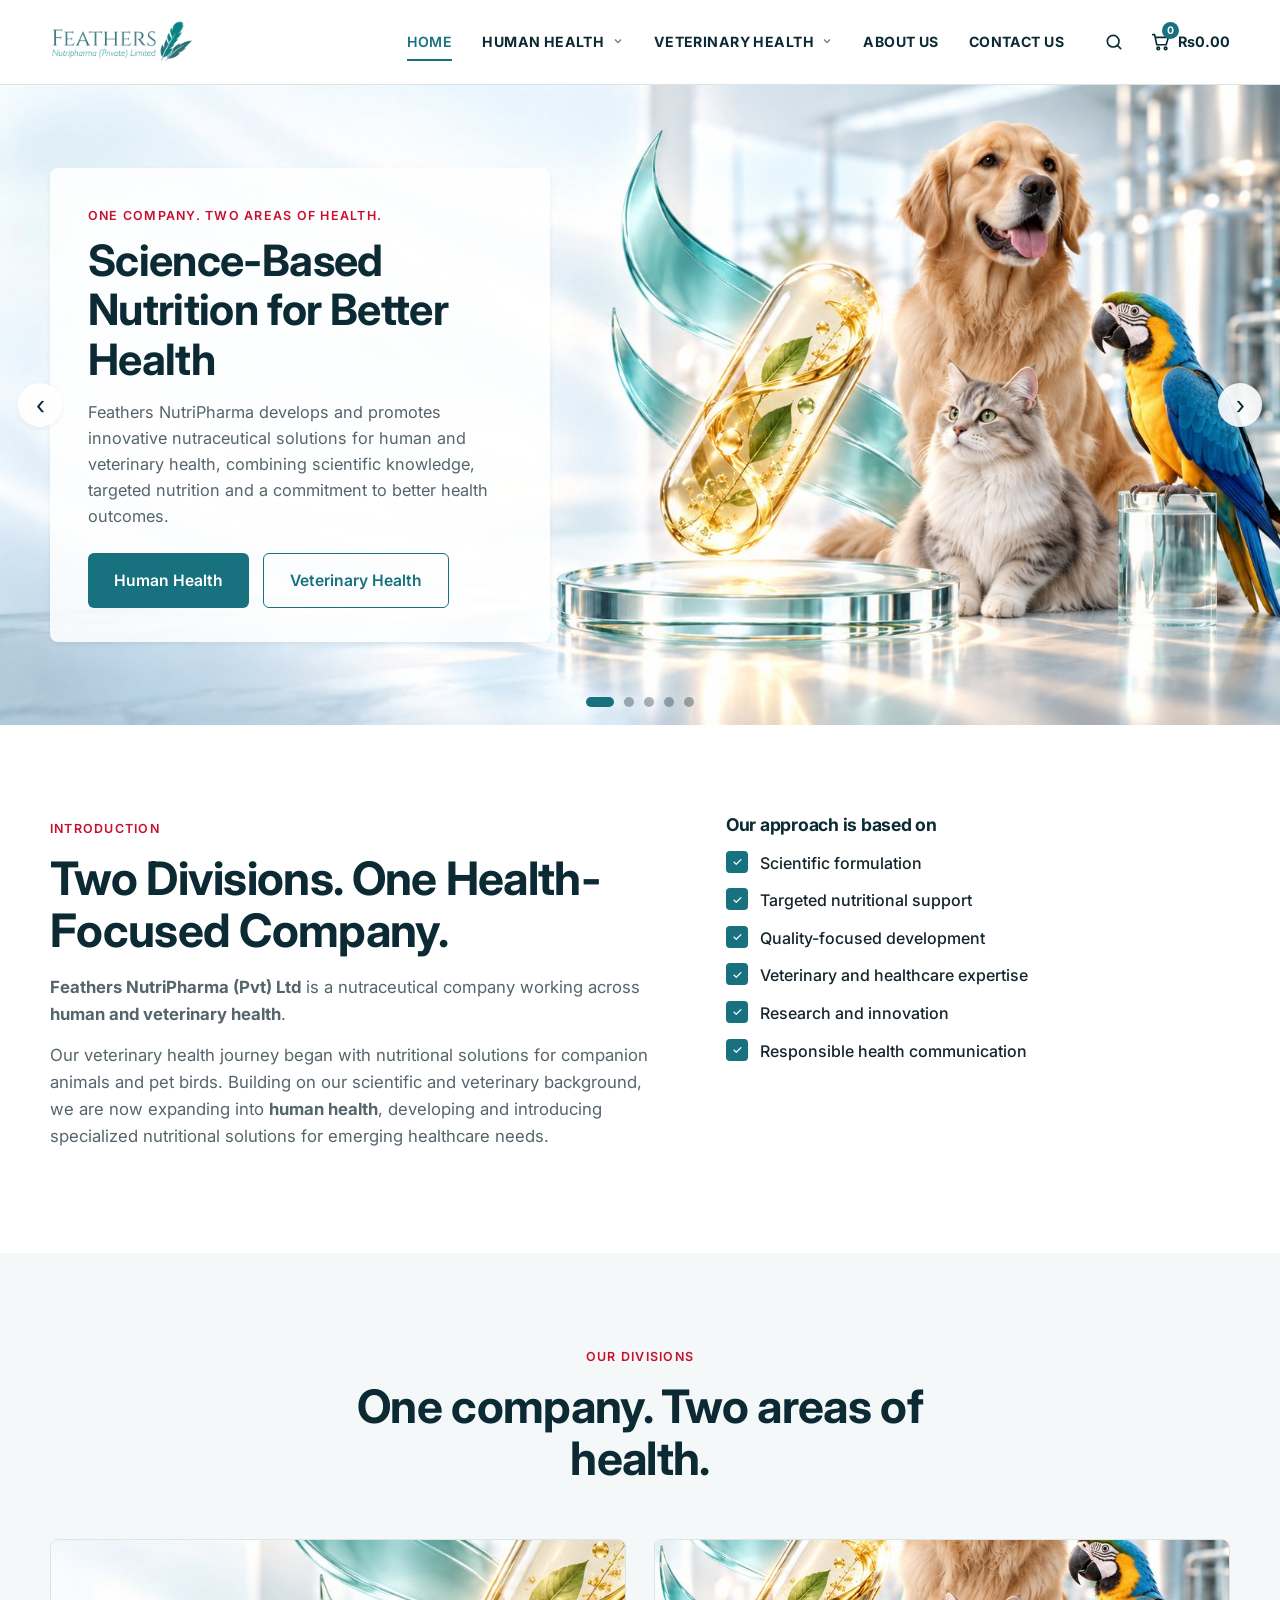
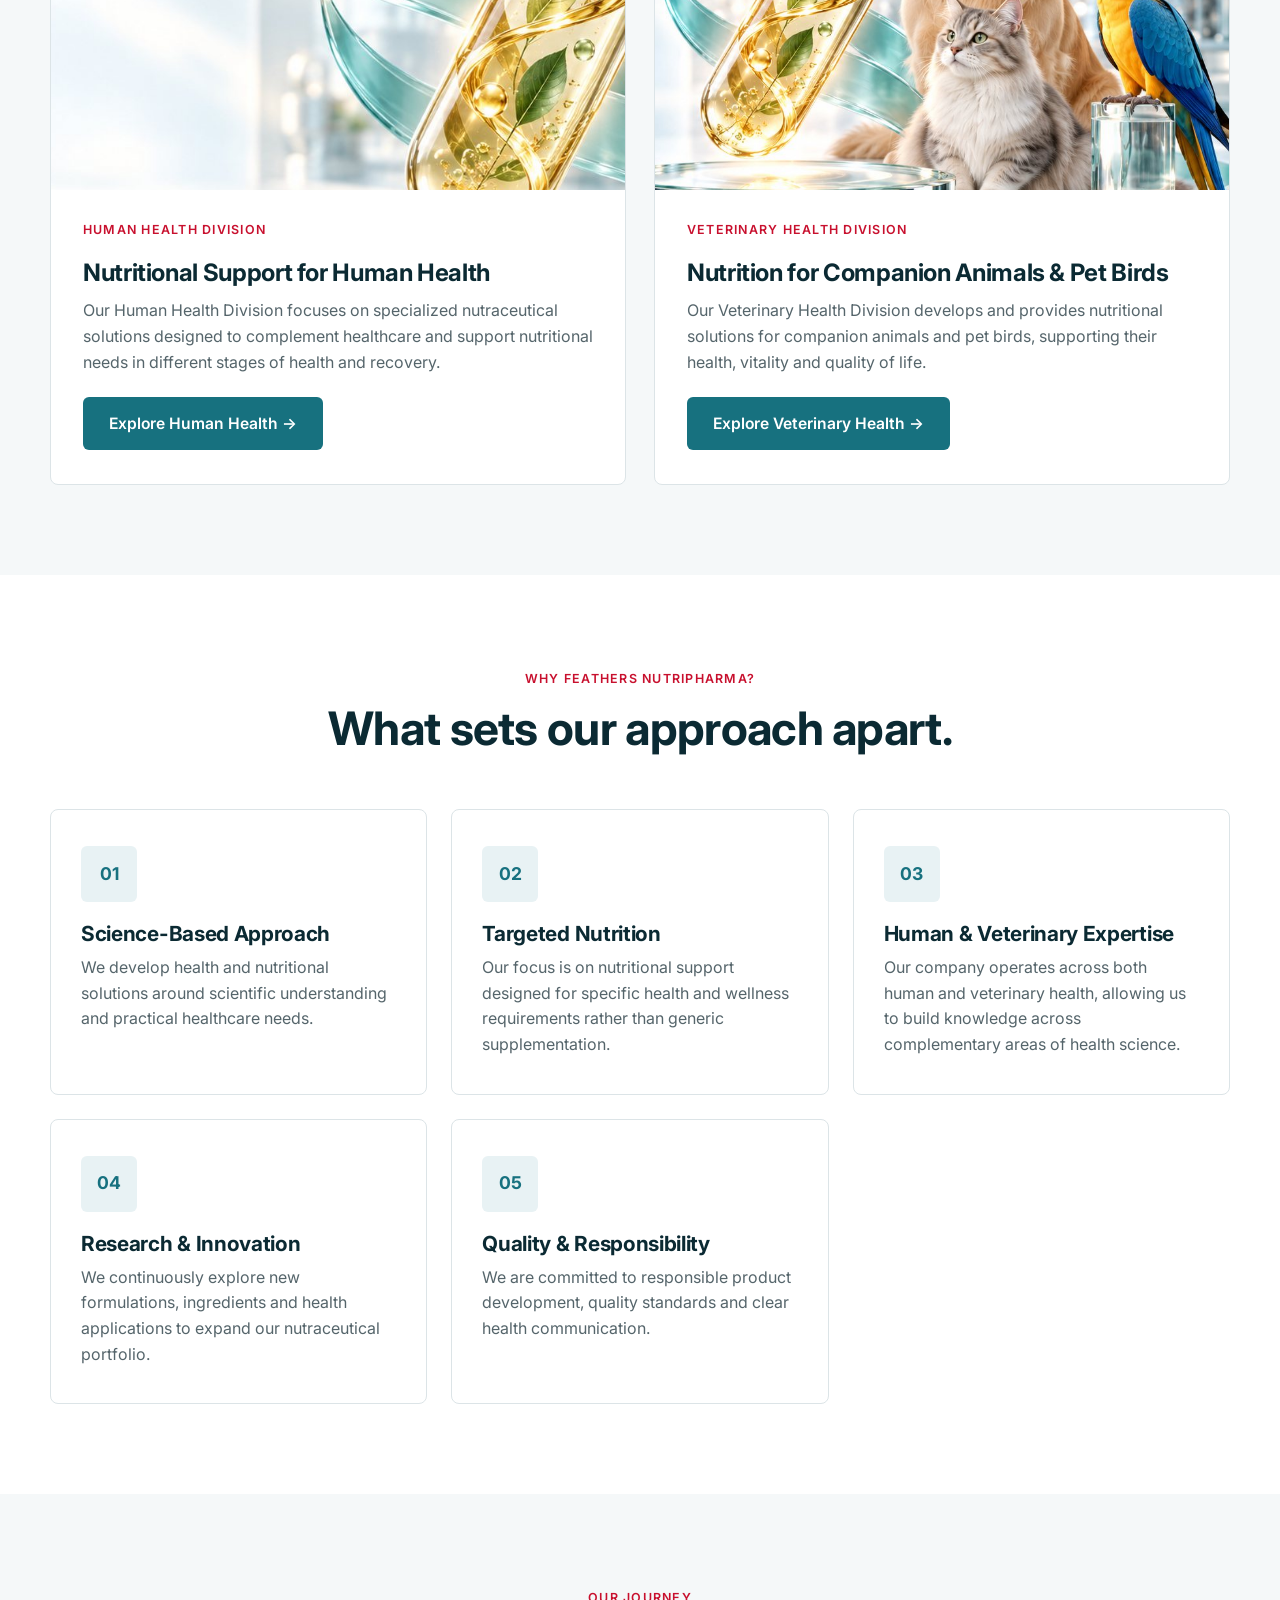
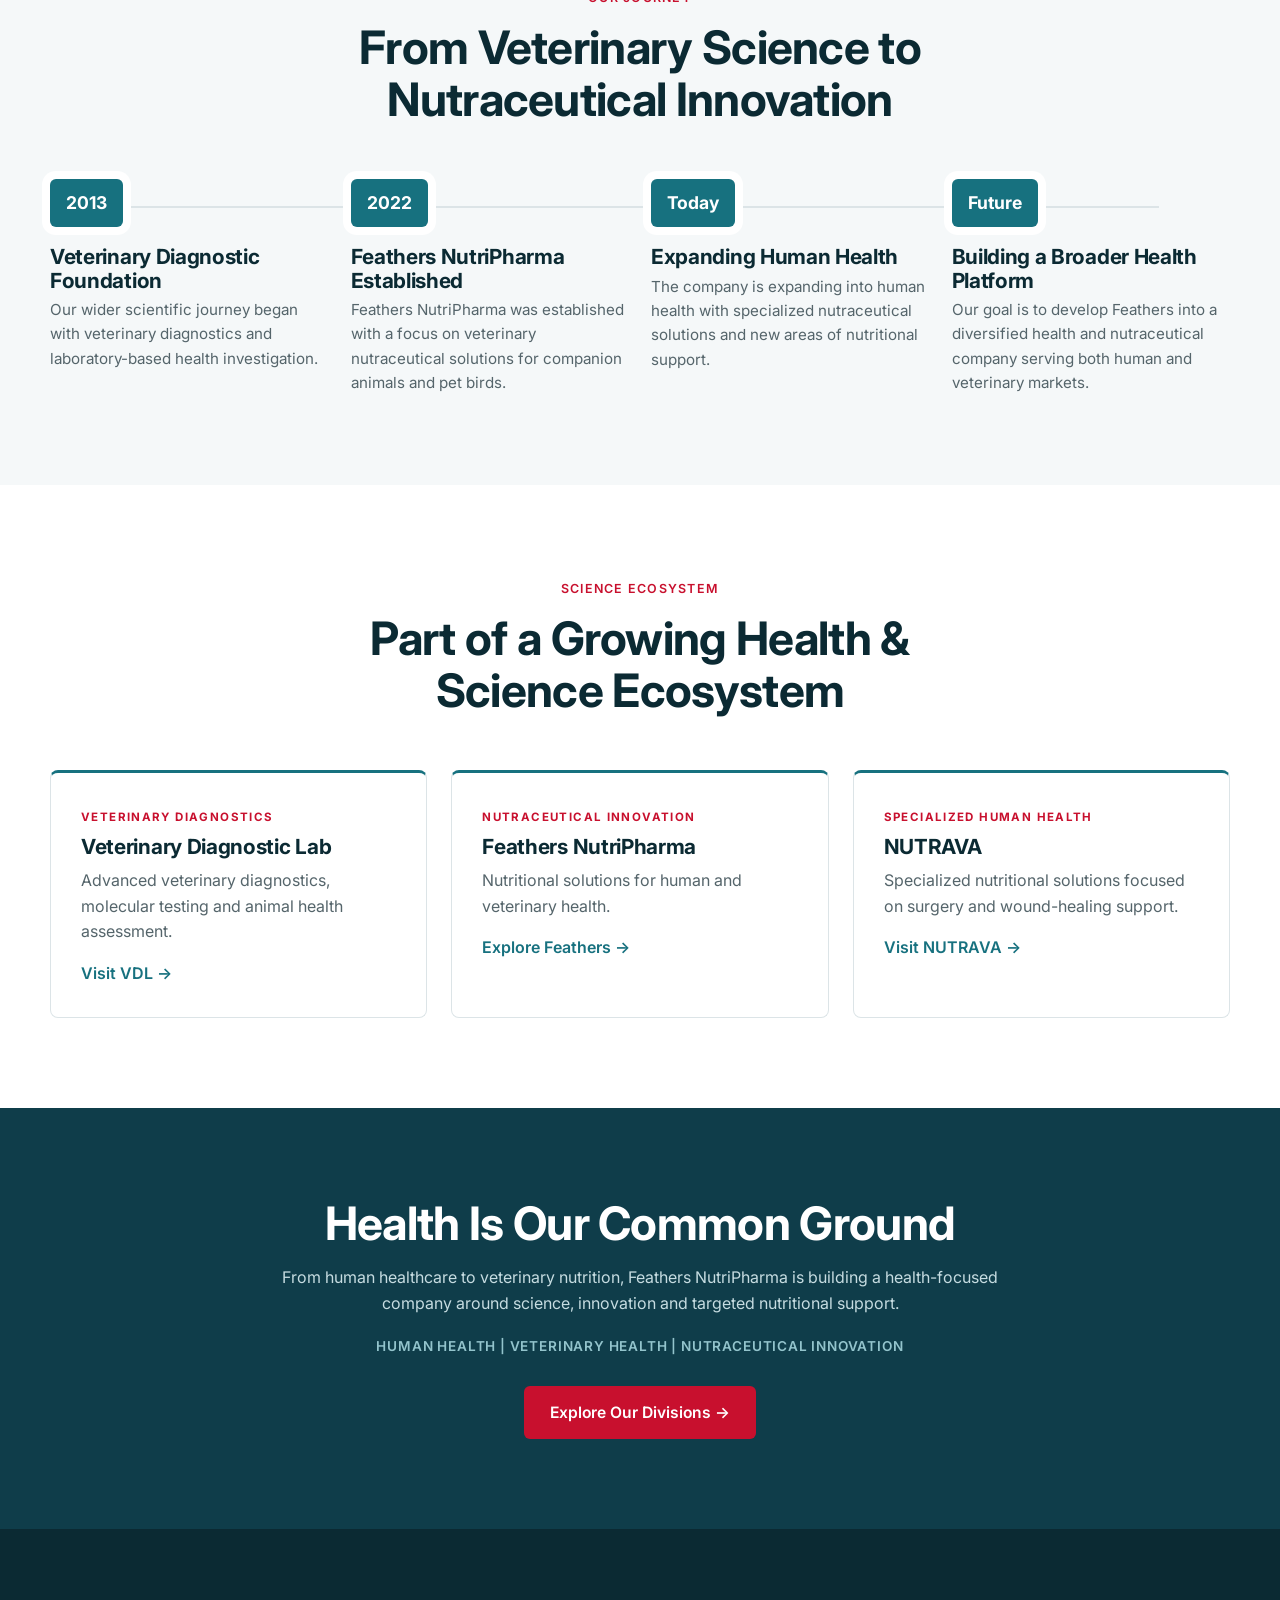
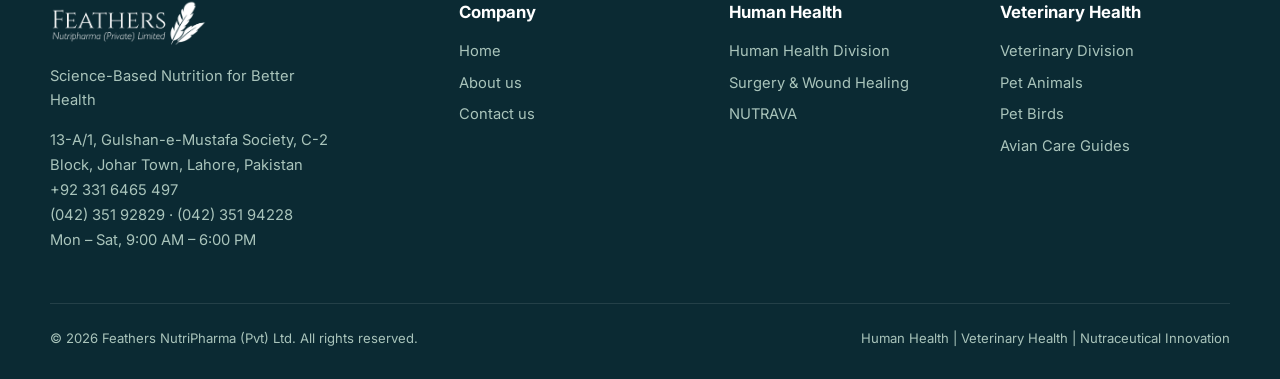
==== commit a641f053: "Add files via upload" ====
--- a/index.html
+++ b/index.html
@@ -3,8 +3,8 @@
 <head>
   <meta charset="utf-8" />
   <meta name="viewport" content="width=device-width, initial-scale=1" />
-  <title>Feathers Nutripharma | Science-Led Avian & Pet Nutrition</title>
-  <meta name="description" content="Scientifically formulated vitamins, minerals, electrolytes and health syrups for pet birds and animals in Pakistan." />
+  <title>Feathers NutriPharma | Science-Based Nutrition for Better Health</title>
+  <meta name="description" content="Feathers NutriPharma — nutraceutical solutions for human and veterinary health." />
   <link rel="icon" href="data:image/svg+xml,%3Csvg xmlns='http://www.w3.org/2000/svg' viewBox='0 0 64 64'%3E%3Cpath d='M50 6C30 8 14 24 12 46l-6 12 4 2 6-11c20-2 36-18 38-43z' fill='%230f5c4d'/%3E%3C/svg%3E" />
   <link rel="preconnect" href="https://fonts.googleapis.com" />
   <link rel="preconnect" href="https://fonts.gstatic.com" crossorigin />
@@ -12,24 +12,19 @@
   <link rel="stylesheet" href="css/style.css" />
 </head>
 <body>
-
   <header class="header" id="header">
     <div class="container header-inner">
-      <a href="index.html" class="logo" aria-label="Feathers Nutripharma home">
-        <svg viewBox="0 0 64 64" class="logo-mark" aria-hidden="true">
-          <path d="M52 6C31 8 15 24 13 46l-6 12 4 2 6-11c21-2 37-18 39-43z" fill="currentColor"/>
-          <path d="M17 49L44 16" stroke="#fff" stroke-width="2.5" stroke-linecap="round"/>
-          <path d="M24 40l10 1M29 33l10 1M34 26l9 1" stroke="#fff" stroke-width="2" stroke-linecap="round" opacity=".7"/>
-        </svg>
-        <span class="logo-text"><strong>Feathers</strong><small>NUTRIPHARMA</small></span>
-      </a>
+      <a href="index.html" class="logo" aria-label="Feathers NutriPharma home"><img class="logo-img" src="images/logo.png" alt="Feathers NutriPharma (Private) Limited"></a>
       <nav class="nav" id="nav">
         <a href="index.html" class="active" aria-current="page">Home</a>
         <div class="has-sub">
-          <a href="products.html">Animal Health <svg class="chev" viewBox="0 0 24 24" width="12" height="12" fill="none" stroke="currentColor" stroke-width="2.5"><path d="M6 9l6 6 6-6"/></svg></a>
-          <div class="sub"><a href="products.html?cat=animals">Pet Animals</a><a href="products.html?cat=birds">Pet Birds</a></div>
+          <a href="human-health.html">Human Health <svg class="chev" viewBox="0 0 24 24" width="12" height="12" fill="none" stroke="currentColor" stroke-width="2.5"><path d="M6 9l6 6 6-6"/></svg></a>
+          <div class="sub"><a href="human-health.html">Human Health Division</a><a href="surgery-wound-healing.html">Surgery &amp; Wound Healing</a><a href="#" data-nutrava>NUTRAVA</a></div>
         </div>
-        <a href="human-health.html">Human Health</a>
+        <div class="has-sub">
+          <a href="veterinary-health.html">Veterinary Health <svg class="chev" viewBox="0 0 24 24" width="12" height="12" fill="none" stroke="currentColor" stroke-width="2.5"><path d="M6 9l6 6 6-6"/></svg></a>
+          <div class="sub"><a href="veterinary-health.html">Veterinary Division</a><a href="pet-animals.html">Pet Animals</a><a href="pet-birds.html">Pet Birds</a><a href="products.html">Shop Products</a></div>
+        </div>
         <a href="about.html">About us</a>
         <a href="contact.html">Contact us</a>
       </nav>
@@ -43,153 +38,150 @@
   <div class="search-overlay" id="searchOverlay" aria-hidden="true">
     <div class="search-box">
       <button class="search-close" id="searchClose" aria-label="Close search">×</button>
-      <input id="searchInput" type="search" placeholder="Start typing to see products you are looking for." autocomplete="off">
+      <input id="searchInput" type="search" placeholder="Search our veterinary products" autocomplete="off">
       <div id="searchResults" class="search-results"></div>
     </div>
   </div>
-<!-- Hero -->
-  <section class="hero" id="home">
-    <div class="hero-bg" aria-hidden="true">
-      <div class="blob b1"></div><div class="blob b2"></div><div class="grain"></div>
-    </div>
-    <div class="container hero-inner">
-      <div class="hero-copy reveal">
-        <span class="eyebrow">Feathers Nutripharma (Private) Limited</span>
-        <h1>Pioneer in Avian Health and <em>Wellness</em></h1>
-        <p class="lead">Feathers Nutripharma goes beyond nutrition to support the overall health and happiness of your avian companions — from immune-boosting supplements to stress management solutions.</p>
-        <div class="hero-cta">
-          <a href="products.html" class="btn btn-primary">Explore Products
-            <svg viewBox="0 0 24 24" width="18" height="18"><path d="M5 12h14M13 6l6 6-6 6" stroke="currentColor" stroke-width="2" fill="none" stroke-linecap="round" stroke-linejoin="round"/></svg>
-          </a>
-          <a href="about.html" class="btn btn-ghost">About us</a>
-        </div>
-        <ul class="hero-trust">
-          <li><b data-count="9">0</b><span>Core formulas</span></li>
-          <li><b data-count="12">0</b><span>Vitamins in AviVit-D</span></li>
-          <li><b>PK</b><span>Nationwide reach</span></li>
-        </ul>
+
+  <section class="slider" id="home" aria-roledescription="carousel" aria-label="Feathers NutriPharma highlights">
+    <div class="slides">
+      <div class="slide active" style="--img:url(../images/hero-1.jpg)" role="group" aria-label="Slide 1 of 5">
+        <div class="container slide-inner"><div class="slide-copy">
+          <span class="eyebrow">One company. Two areas of health.</span>
+          <h1>Science-Based Nutrition for Better Health</h1>
+          <p>Feathers NutriPharma develops and promotes innovative nutraceutical solutions for human and veterinary health, combining scientific knowledge, targeted nutrition and a commitment to better health outcomes.</p>
+          <div class="hero-cta"><a href="human-health.html" class="btn btn-primary">Human Health</a><a href="veterinary-health.html" class="btn btn-ghost">Veterinary Health</a></div>
+        </div></div>
       </div>
-
-      <div class="hero-visual reveal">
-        <div class="orbit">
-          <div class="ring r1"></div><div class="ring r2"></div>
-          <img class="hero-photo" src="images/products/avivit.webp" alt="AviVit-D Breeder by Feathers Nutripharma">
-          <div class="float-card fc1">
-            <img class="fc-thumb" src="images/products/jaundy.webp" alt="">
-            <div><b>Jaundy Syrup</b><small>Liver health support</small></div>
-          </div>
-          <div class="float-card fc2">
-            <img class="fc-thumb" src="images/products/dcal.webp" alt="">
-            <div><b>D Cal Super</b><small>Calcium + Vitamin D3</small></div>
-          </div>
-          <div class="float-card fc3">
-            <img class="fc-thumb" src="images/products/mpower.webp" alt="">
-            <div><b>M Power</b><small>Vitamins + Amino acids</small></div>
-          </div>
-        </div>
+      <div class="slide" style="--img:url(../images/hero-2.jpg)" role="group" aria-label="Slide 2 of 5">
+        <div class="container slide-inner"><div class="slide-copy">
+          <span class="eyebrow">Human Health Division</span>
+          <h2>Advancing Nutrition in Human Healthcare</h2>
+          <p>Targeted nutritional solutions designed to support health, recovery and well-being across specialized healthcare needs.</p>
+          <div class="hero-cta"><a href="human-health.html" class="btn btn-primary">Explore Human Health</a></div>
+        </div></div>
+      </div>
+      <div class="slide" style="--img:url(../images/hero-1.jpg);--size:150%;--pos:100% 55%" role="group" aria-label="Slide 3 of 5">
+        <div class="container slide-inner"><div class="slide-copy">
+          <span class="eyebrow">Veterinary Health Division</span>
+          <h2>Better Nutrition. Healthier Pets.</h2>
+          <p>Science-based veterinary nutraceutical solutions supporting the health and well-being of companion animals and pet birds.</p>
+          <div class="hero-cta"><a href="pet-animals.html" class="btn btn-primary">Explore Veterinary Health</a></div>
+        </div></div>
+      </div>
+      <div class="slide" style="--img:url(../images/hero-1.jpg);--size:250%;--pos:100% 45%" role="group" aria-label="Slide 4 of 5">
+        <div class="container slide-inner"><div class="slide-copy">
+          <span class="eyebrow">Pet Birds</span>
+          <h2>Specialized Nutrition for Companion Birds</h2>
+          <p>Pet birds have unique nutritional requirements. Our solutions support health, vitality and long-term well-being.</p>
+          <div class="hero-cta"><a href="pet-birds.html" class="btn btn-primary">Explore Pet Birds</a></div>
+        </div></div>
+      </div>
+      <div class="slide" style="--img:url(../images/hero-2.jpg);--size:135%;--pos:85% 75%" role="group" aria-label="Slide 5 of 5">
+        <div class="container slide-inner"><div class="slide-copy">
+          <span class="eyebrow">Science &amp; Innovation</span>
+          <h2>Driven by Science. Focused on Health.</h2>
+          <p>From veterinary nutrition to emerging human-health solutions, Feathers NutriPharma continues to expand its portfolio through research, innovation and targeted nutritional support.</p>
+          <div class="hero-cta"><a href="about.html" class="btn btn-primary">About Feathers NutriPharma</a></div>
+        </div></div>
       </div>
     </div>
-    <div class="marquee" aria-hidden="true">
-      <div class="marquee-track">
-        <span>Multivitamins</span><span>✦</span><span>Electrolytes</span><span>✦</span><span>Calcium & D3</span><span>✦</span><span>Liver Support</span><span>✦</span><span>Breeding Support</span><span>✦</span><span>Immunity</span><span>✦</span>
-        <span>Multivitamins</span><span>✦</span><span>Electrolytes</span><span>✦</span><span>Calcium & D3</span><span>✦</span><span>Liver Support</span><span>✦</span><span>Breeding Support</span><span>✦</span><span>Immunity</span><span>✦</span>
+    <button class="s-nav prev" aria-label="Previous slide">‹</button>
+    <button class="s-nav next" aria-label="Next slide">›</button>
+    <div class="s-dots" role="tablist"></div>
+  </section>
+
+  <section class="section">
+    <div class="container intro-grid">
+      <div class="reveal">
+        <span class="eyebrow">Introduction</span>
+        <h2>Two Divisions. One Health-Focused Company.</h2>
+        <p class="muted-p"><b>Feathers NutriPharma (Pvt) Ltd</b> is a nutraceutical company working across <b>human and veterinary health</b>.</p>
+        <p class="muted-p">Our veterinary health journey began with nutritional solutions for companion animals and pet birds. Building on our scientific and veterinary background, we are now expanding into <b>human health</b>, developing and introducing specialized nutritional solutions for emerging healthcare needs.</p>
+      </div>
+      <div class="reveal"><h3 class="approach-h">Our approach is based on</h3><ul class="checks cols2"><li>Scientific formulation</li><li>Targeted nutritional support</li><li>Quality-focused development</li><li>Veterinary and healthcare expertise</li><li>Research and innovation</li><li>Responsible health communication</li></ul></div>
+    </div>
+  </section>
+
+  <section class="section alt" id="divisions">
+    <div class="container">
+      <div class="section-head center reveal"><span class="eyebrow">Our Divisions</span><h2>One company. Two areas of health.</h2></div>
+      <div class="div-grid">
+        <article class="div-card reveal">
+          <div class="div-img" style="--img:url(../images/hero-2.jpg);--size:230%;--pos:62% 40%"></div>
+          <div class="div-body">
+            <span class="eyebrow">Human Health Division</span>
+            <h3>Nutritional Support for Human Health</h3>
+            <p>Our Human Health Division focuses on specialized nutraceutical solutions designed to complement healthcare and support nutritional needs in different stages of health and recovery.</p>
+            <a href="human-health.html" class="btn btn-primary">Explore Human Health →</a>
+          </div>
+        </article>
+        <article class="div-card reveal">
+          <div class="div-img" style="--img:url(../images/hero-1.jpg);--size:190%;--pos:100% 60%"></div>
+          <div class="div-body">
+            <span class="eyebrow">Veterinary Health Division</span>
+            <h3>Nutrition for Companion Animals &amp; Pet Birds</h3>
+            <p>Our Veterinary Health Division develops and provides nutritional solutions for companion animals and pet birds, supporting their health, vitality and quality of life.</p>
+            <a href="veterinary-health.html" class="btn btn-primary">Explore Veterinary Health →</a>
+          </div>
+        </article>
       </div>
     </div>
   </section>
 
-  <!-- New arrivals -->
-  <section class="section" id="new">
+  <section class="section">
     <div class="container">
-      <div class="section-head split reveal">
-        <div><span class="eyebrow">Just launched</span><h2>New Arrivals</h2></div>
-        <a href="products.html" class="btn btn-ghost">View all products</a>
-      </div>
-      <div class="product-grid" id="newGrid" data-ids="megavitb,cranro,citof,jaundy"></div>
+      <div class="section-head center reveal"><span class="eyebrow">Why Feathers NutriPharma?</span><h2>What sets our approach apart.</h2></div>
+      <div class="values-grid five"><div class="value-card reveal"><span class="value-ico">01</span><h3>Science-Based Approach</h3><p>We develop health and nutritional solutions around scientific understanding and practical healthcare needs.</p></div><div class="value-card reveal"><span class="value-ico">02</span><h3>Targeted Nutrition</h3><p>Our focus is on nutritional support designed for specific health and wellness requirements rather than generic supplementation.</p></div><div class="value-card reveal"><span class="value-ico">03</span><h3>Human &amp; Veterinary Expertise</h3><p>Our company operates across both human and veterinary health, allowing us to build knowledge across complementary areas of health science.</p></div><div class="value-card reveal"><span class="value-ico">04</span><h3>Research &amp; Innovation</h3><p>We continuously explore new formulations, ingredients and health applications to expand our nutraceutical portfolio.</p></div><div class="value-card reveal"><span class="value-ico">05</span><h3>Quality &amp; Responsibility</h3><p>We are committed to responsible product development, quality standards and clear health communication.</p></div></div>
     </div>
   </section>
 
-  <!-- Best sellers -->
-  <section class="section alt" id="best">
+  <section class="section alt">
     <div class="container">
-      <div class="section-head split reveal">
-        <div><span class="eyebrow">Most trusted</span><h2>Our Best Sellers</h2></div>
-        <a href="products.html?cat=birds" class="btn btn-ghost">Shop Pet Birds</a>
-      </div>
-      <div class="product-grid cols3" id="bestGrid" data-ids="avivit,dcal,mpower"></div>
-      <p class="note">Click any product for details. Prices are indicative and vary by pack size.</p>
+      <div class="section-head center reveal"><span class="eyebrow">Our Journey</span><h2>From Veterinary Science to Nutraceutical Innovation</h2></div>
+      <ol class="steps years">
+        <li class="reveal"><b>2013</b><h3>Veterinary Diagnostic Foundation</h3><p>Our wider scientific journey began with veterinary diagnostics and laboratory-based health investigation.</p></li>
+        <li class="reveal"><b>2022</b><h3>Feathers NutriPharma Established</h3><p>Feathers NutriPharma was established with a focus on veterinary nutraceutical solutions for companion animals and pet birds.</p></li>
+        <li class="reveal"><b>Today</b><h3>Expanding Human Health</h3><p>The company is expanding into human health with specialized nutraceutical solutions and new areas of nutritional support.</p></li>
+        <li class="reveal"><b>Future</b><h3>Building a Broader Health Platform</h3><p>Our goal is to develop Feathers into a diversified health and nutraceutical company serving both human and veterinary markets.</p></li>
+      </ol>
     </div>
   </section>
 
-  <!-- CEO message -->
-  <section class="section about">
-    <div class="container about-inner">
-      <div class="about-visual reveal">
-        <div class="about-card main showcase ceo-portrait">
-          <img src="images/ceo.webp" alt="Dr. Muhammad Haseeb Saeed, Director / CEO of Feathers Nutripharma">
-          <p class="showcase-cap"><span>Director / CEO</span>Dr. Muhammad Haseeb Saeed</p>
-        </div>
-      </div>
-      <div class="about-copy reveal">
-        <span class="eyebrow">Message from the CEO</span>
-        <h2>Dr. Muhammad Haseeb Saeed</h2>
-        <p><b>Director / CEO</b></p>
-        <p>At Feathers Nutripharma Pvt Ltd, our vision is driven by a deep commitment to enhancing the health and well-being of pets through innovation, research and high-quality nutritional solutions.</p>
-        <a href="about.html" class="btn btn-primary">Read More</a>
+  <section class="section">
+    <div class="container">
+      <div class="section-head center reveal"><span class="eyebrow">Science Ecosystem</span><h2>Part of a Growing Health &amp; Science Ecosystem</h2></div>
+      <div class="eco-grid">
+        <div class="eco-card reveal"><small>Veterinary Diagnostics</small><h3>Veterinary Diagnostic Lab</h3><p>Advanced veterinary diagnostics, molecular testing and animal health assessment.</p><a class="cat-link" href="#" data-vdl>Visit VDL →</a></div>
+        <div class="eco-card reveal"><small>Nutraceutical Innovation</small><h3>Feathers NutriPharma</h3><p>Nutritional solutions for human and veterinary health.</p><a class="cat-link" href="about.html">Explore Feathers →</a></div>
+        <div class="eco-card reveal"><small>Specialized Human Health</small><h3>NUTRAVA</h3><p>Specialized nutritional solutions focused on surgery and wound-healing support.</p><a class="cat-link" href="#" data-nutrava>Visit NUTRAVA →</a></div>
       </div>
     </div>
   </section>
 
-  <!-- Holistic avian care -->
-  <section class="holistic">
-    <div class="container holistic-inner reveal">
-      <div>
-        <span class="eyebrow light">Holistic Avian Care</span>
-        <h2>Holistic Avian Care Beyond Nutrition</h2>
-        <p>Feathers Nutripharma goes beyond nutrition to support the overall health and happiness of your avian companions. From immune-boosting supplements to stress management solutions.</p>
-      </div>
-      <a href="products.html?cat=birds" class="btn btn-gold">SHOP NOW</a>
-    </div>
-  </section>
-
-  <!-- Quality -->
-  <section class="section">
-    <div class="container">
-      <div class="section-head center reveal"><span class="eyebrow">Our standards</span><h2>Built on quality, compliance and transparency.</h2></div>
-      <div class="values-grid">
-        <div class="value-card reveal"><span class="value-ico">01</span><h3>Quality Assurance</h3><p>Ensures that products are consistently manufactured and controlled according to rigorous quality standards.</p></div>
-        <div class="value-card reveal"><span class="value-ico">02</span><h3>Regulatory Compliance</h3><p>Demonstrates adherence to international regulatory guidelines in the manufacturing process and end products.</p></div>
-        <div class="value-card reveal"><span class="value-ico">03</span><h3>Process Transparency</h3><p>Promotes systematic and documented procedures for production, monitoring, and testing.</p></div>
-      </div>
-    </div>
-  </section>
-
-  <!-- Avian care resource -->
-  <section class="section alt care">
-    <div class="container">
-      <div class="section-head split reveal">
-        <div><span class="eyebrow">Avian Care Resource</span><h2>Learn, care and connect.</h2></div>
-        <a href="avian-care.html" class="btn btn-ghost">All articles</a>
-      </div>
-      <div class="care-grid" id="careGrid" data-limit="3"></div>
+  <section class="final">
+    <div class="container final-inner reveal">
+      <h2>Health Is Our Common Ground</h2>
+      <p>From human healthcare to veterinary nutrition, Feathers NutriPharma is building a health-focused company around science, innovation and targeted nutritional support.</p>
+      <p class="final-line">Human Health | Veterinary Health | Nutraceutical Innovation</p>
+      <a href="#divisions" class="btn btn-gold">Explore Our Divisions →</a>
     </div>
   </section>
 
   <footer class="footer">
     <div class="container footer-inner">
       <div class="footer-brand">
-        <a href="index.html" class="logo light">
-          <svg viewBox="0 0 64 64" class="logo-mark" aria-hidden="true"><path d="M52 6C31 8 15 24 13 46l-6 12 4 2 6-11c21-2 37-18 39-43z" fill="currentColor"/><path d="M17 49L44 16" stroke="#0b3f35" stroke-width="2.5" stroke-linecap="round"/></svg>
-          <span class="logo-text"><strong>Feathers</strong><small>NUTRIPHARMA</small></span>
-        </a>
-        <p>Pioneer in Avian Health and Wellness</p>
+        <a href="index.html" class="logo light" aria-label="Feathers NutriPharma home"><img class="logo-img" src="images/logo-white.png" alt="Feathers NutriPharma (Private) Limited"></a>
+        <p>Science-Based Nutrition for Better Health</p>
+        <p class="f-contact">13-A/1, Gulshan-e-Mustafa Society, C-2 Block, Johar Town, Lahore, Pakistan<br>+92 331 6465 497<br>(042) 351 92829 · (042) 351 94228<br>Mon – Sat, 9:00 AM – 6:00 PM</p>
       </div>
-      <div><h4>Explore</h4><a href="index.html">Home</a><a href="products.html">Animal Health</a><a href="human-health.html">Human Health</a><a href="about.html">About us</a><a href="contact.html">Contact us</a></div>
-      <div><h4>Animal Health</h4><a href="products.html?cat=animals">Pet Animals</a><a href="products.html?cat=birds">Pet Birds</a><a href="avian-care.html">Avian Care</a></div>
-      <div><h4>Follow us</h4><a href="#">Facebook</a><a href="#">Instagram</a><a href="#">LinkedIn</a></div>
+      <div><h4>Company</h4><a href="index.html">Home</a><a href="about.html">About us</a><a href="contact.html">Contact us</a></div>
+      <div><h4>Human Health</h4><a href="human-health.html">Human Health Division</a><a href="surgery-wound-healing.html">Surgery &amp; Wound Healing</a><a href="#" data-nutrava>NUTRAVA</a></div>
+      <div><h4>Veterinary Health</h4><a href="veterinary-health.html">Veterinary Division</a><a href="pet-animals.html">Pet Animals</a><a href="pet-birds.html">Pet Birds</a><a href="avian-care.html">Avian Care Guides</a></div>
     </div>
     <div class="container footer-bottom">
-      <span>© <span id="year"></span> Feathers Nutripharma (Private) Limited. All rights reserved.</span>
-      <span>Pioneer in Avian Health and Wellness</span>
+      <span>© <span id="year"></span> Feathers NutriPharma (Pvt) Ltd. All rights reserved.</span>
+      <span>Human Health | Veterinary Health | Nutraceutical Innovation</span>
     </div>
   </footer>
 
--- a/css/style.css
+++ b/css/style.css
@@ -618,3 +618,96 @@
 /* CEO photo */
 .ceo-portrait img{width:100%;aspect-ratio:4/5;object-fit:cover;object-position:50% 12%;display:block}
 .ceo-photo{flex:none;width:84px;height:84px;border-radius:6px;object-fit:cover;object-position:50% 12%}
+
+/* ===== Corporate restructure ===== */
+.logo-img{height:46px;width:auto;display:block}
+.footer .logo-img{height:50px}
+.f-contact{margin-top:14px;font-size:.88rem;line-height:1.7}
+.header-inner{height:84px}
+.narrow{width:min(860px,100% - 32px)}
+.muted-p{color:var(--muted);font-size:1.05rem;margin-bottom:14px}
+.big-p{font-size:1.2rem;color:var(--ink);line-height:1.7}
+.center-p{text-align:center;max-width:820px;margin:0 auto 28px}
+.disclaimer{font-size:.85rem;color:var(--muted);border-left:3px solid var(--line);padding-left:14px;margin-top:26px}
+.approach-h{font-family:var(--sans);font-size:1.1rem;font-weight:700;margin-bottom:16px;color:var(--green-900)}
+.intro-grid{display:grid;grid-template-columns:1.1fr .9fr;gap:60px;align-items:start}
+.checks.cols2{grid-template-columns:1fr}
+.checks li{font-weight:500}
+
+/* slider */
+.slider{position:relative;height:clamp(460px,72vh,640px);overflow:hidden;background:#eaf4f6}
+.slides,.slide{position:absolute;inset:0}
+.slide{opacity:0;visibility:hidden;transition:opacity .8s,visibility .8s;background:#eaf4f6 var(--img) no-repeat;background-size:var(--size,cover);background-position:var(--pos,center right)}
+.slide.active{opacity:1;visibility:visible}
+.slide-inner{height:100%;display:flex;align-items:center}
+.slide-copy{max-width:560px;background:rgba(255,255,255,.86);padding:34px 38px;border-radius:8px;box-shadow:var(--shadow-sm)}
+.slide-copy h1,.slide-copy h2{font-size:clamp(1.8rem,3.6vw,2.7rem);margin-bottom:14px;color:var(--green-900);line-height:1.15}
+.slide-copy p{color:var(--muted);font-size:1.02rem}
+.slide-copy .hero-cta{margin:24px 0 0}
+.slide-copy .eyebrow{margin-bottom:10px}
+.s-nav{position:absolute;top:50%;transform:translateY(-50%);width:44px;height:44px;border-radius:50%;background:rgba(255,255,255,.9);color:var(--green-900);font-size:1.6rem;line-height:1;z-index:3;box-shadow:var(--shadow-sm)}
+.s-nav.prev{left:18px}.s-nav.next{right:18px}
+.s-nav:hover{background:#fff;color:var(--green-700)}
+.s-dots{position:absolute;bottom:18px;left:0;right:0;display:flex;justify-content:center;gap:10px;z-index:3}
+.s-dots button{width:10px;height:10px;border-radius:50%;background:rgba(11,42,51,.35)}
+.s-dots button.active{background:var(--green-700);width:28px;border-radius:5px}
+
+/* divisions */
+.div-grid{display:grid;grid-template-columns:1fr 1fr;gap:28px}
+.div-card{background:#fff;border:1px solid var(--line);border-radius:8px;overflow:hidden;display:flex;flex-direction:column}
+.div-img{height:250px;background:#eaf4f6 var(--img) no-repeat;background-size:var(--size,cover);background-position:var(--pos,center)}
+.div-body{padding:30px 32px 34px;display:flex;flex-direction:column;align-items:flex-start;gap:6px;flex:1}
+.div-body h3{font-size:1.5rem;margin-bottom:6px}
+.div-body p{color:var(--muted);margin-bottom:16px;flex:1}
+
+/* feature grids */
+.values-grid.five{grid-template-columns:repeat(3,1fr)}
+.values-grid.four{grid-template-columns:repeat(2,1fr)}
+.value-card .cat-link{display:inline-block;margin-top:14px}
+.steps.years b{width:auto;min-width:56px;padding:0 16px}
+.steps.years{grid-template-columns:repeat(4,1fr)}
+.eco-grid{display:grid;grid-template-columns:repeat(3,1fr);gap:24px}
+.eco-card{background:#fff;border:1px solid var(--line);border-top:3px solid var(--green-700);border-radius:8px;padding:30px}
+.eco-card small{font-size:.72rem;letter-spacing:.12em;text-transform:uppercase;color:var(--gold);font-weight:700}
+.eco-card h3{margin:6px 0 10px}
+.eco-card p{color:var(--muted);margin-bottom:16px}
+
+.final{background:var(--green-800);color:#d6eaee;padding:90px 0;text-align:center}
+.final h2{color:#fff;margin-bottom:16px}
+.final p{max-width:720px;margin:0 auto 14px;opacity:.92}
+.final .final-line{font-weight:600;letter-spacing:.06em;text-transform:uppercase;font-size:.85rem;margin:20px auto 28px;color:#9fd0d8}
+
+/* content bits */
+.pair{display:grid;grid-template-columns:1fr 1fr;gap:14px}
+.pair.stack{grid-template-columns:1fr}
+.mini{display:block;background:#fff;border:1px solid var(--line);border-radius:8px;padding:18px 20px}
+.mini b{display:block;color:var(--green-900);margin-bottom:4px}
+.mini span{color:var(--muted);font-size:.92rem}
+a.mini:hover{border-color:var(--green-700)}
+.species{display:flex;flex-wrap:wrap;gap:10px}
+.species span{padding:9px 16px;border:1px solid var(--line);border-radius:4px;background:#fff;font-weight:600;font-size:.9rem;color:var(--green-800)}
+.flow{display:flex;justify-content:center;align-items:center;flex-wrap:wrap;gap:12px;margin:0 auto 28px}
+.flow span{padding:14px 22px;background:var(--green-700);color:#fff;border-radius:6px;font-weight:700}
+.flow i{font-style:normal;font-size:1.4rem;color:var(--gold)}
+.vm-grid{display:grid;grid-template-columns:1fr 1fr;gap:28px}
+.vm{background:#fff;border:1px solid var(--line);border-left:4px solid var(--gold);border-radius:8px;padding:34px 36px}
+.vm p{font-size:1.15rem;color:var(--ink);font-weight:500;line-height:1.6}
+.nutrava{display:flex;justify-content:space-between;align-items:center;gap:30px;background:#fff;border:1px solid var(--line);border-radius:8px;padding:40px 44px}
+.ceo .ceo-photo{width:96px;height:96px}
+
+@media (max-width:860px){
+  .intro-grid,.div-grid,.vm-grid,.eco-grid{grid-template-columns:1fr}
+  .values-grid.five,.values-grid.four{grid-template-columns:1fr}
+  .steps.years{grid-template-columns:1fr 1fr}
+  .slide-copy{padding:24px 22px;margin:0 auto}
+  .s-nav{display:none}
+  .nutrava{flex-direction:column;align-items:flex-start;padding:28px}
+  .pair{grid-template-columns:1fr}
+  .logo-img{height:38px}
+}
+@media (max-width:520px){.steps.years{grid-template-columns:1fr}}
+.slide-copy{max-width:500px}
+.steps.years b{display:inline-grid;height:48px;border-radius:6px}
+.intro-grid h2{margin-bottom:18px}
+.values-grid.five .value-card:nth-child(4){grid-column:1}
+.contact-list li>span{flex:none}
